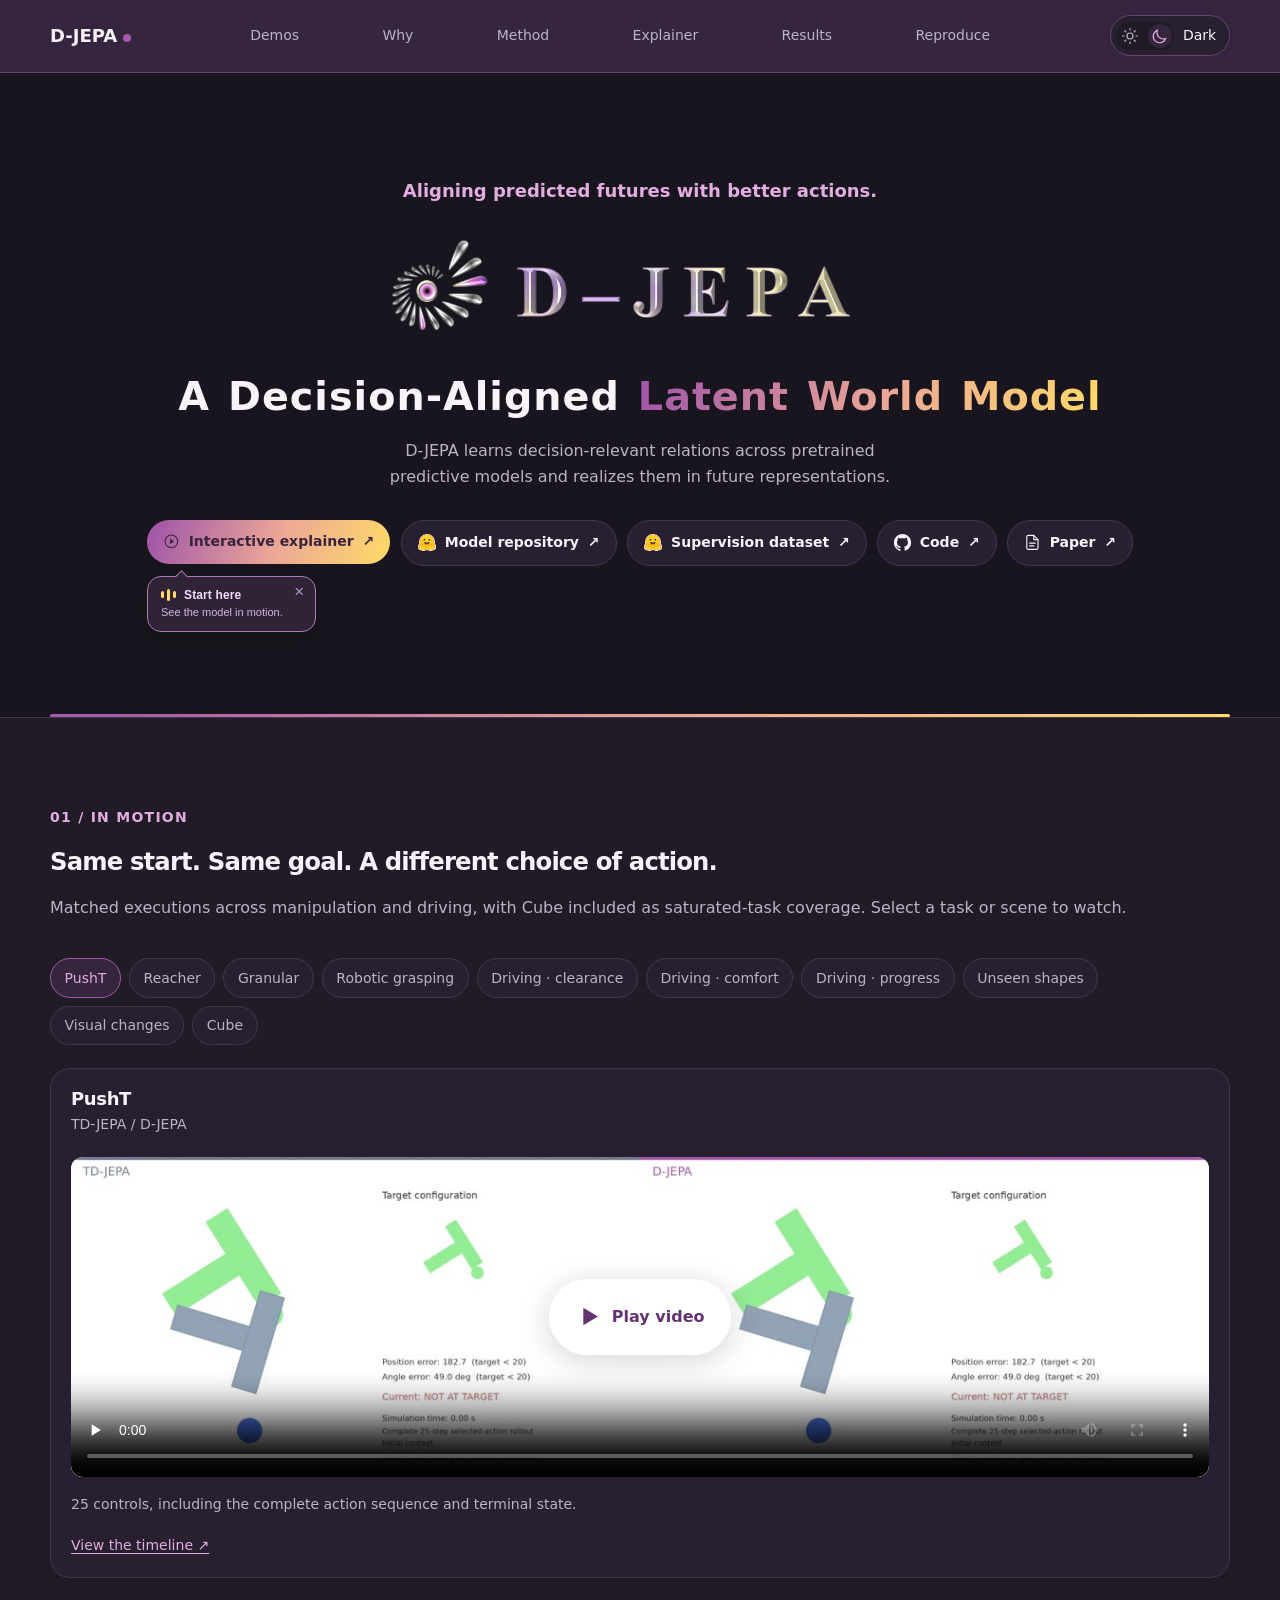
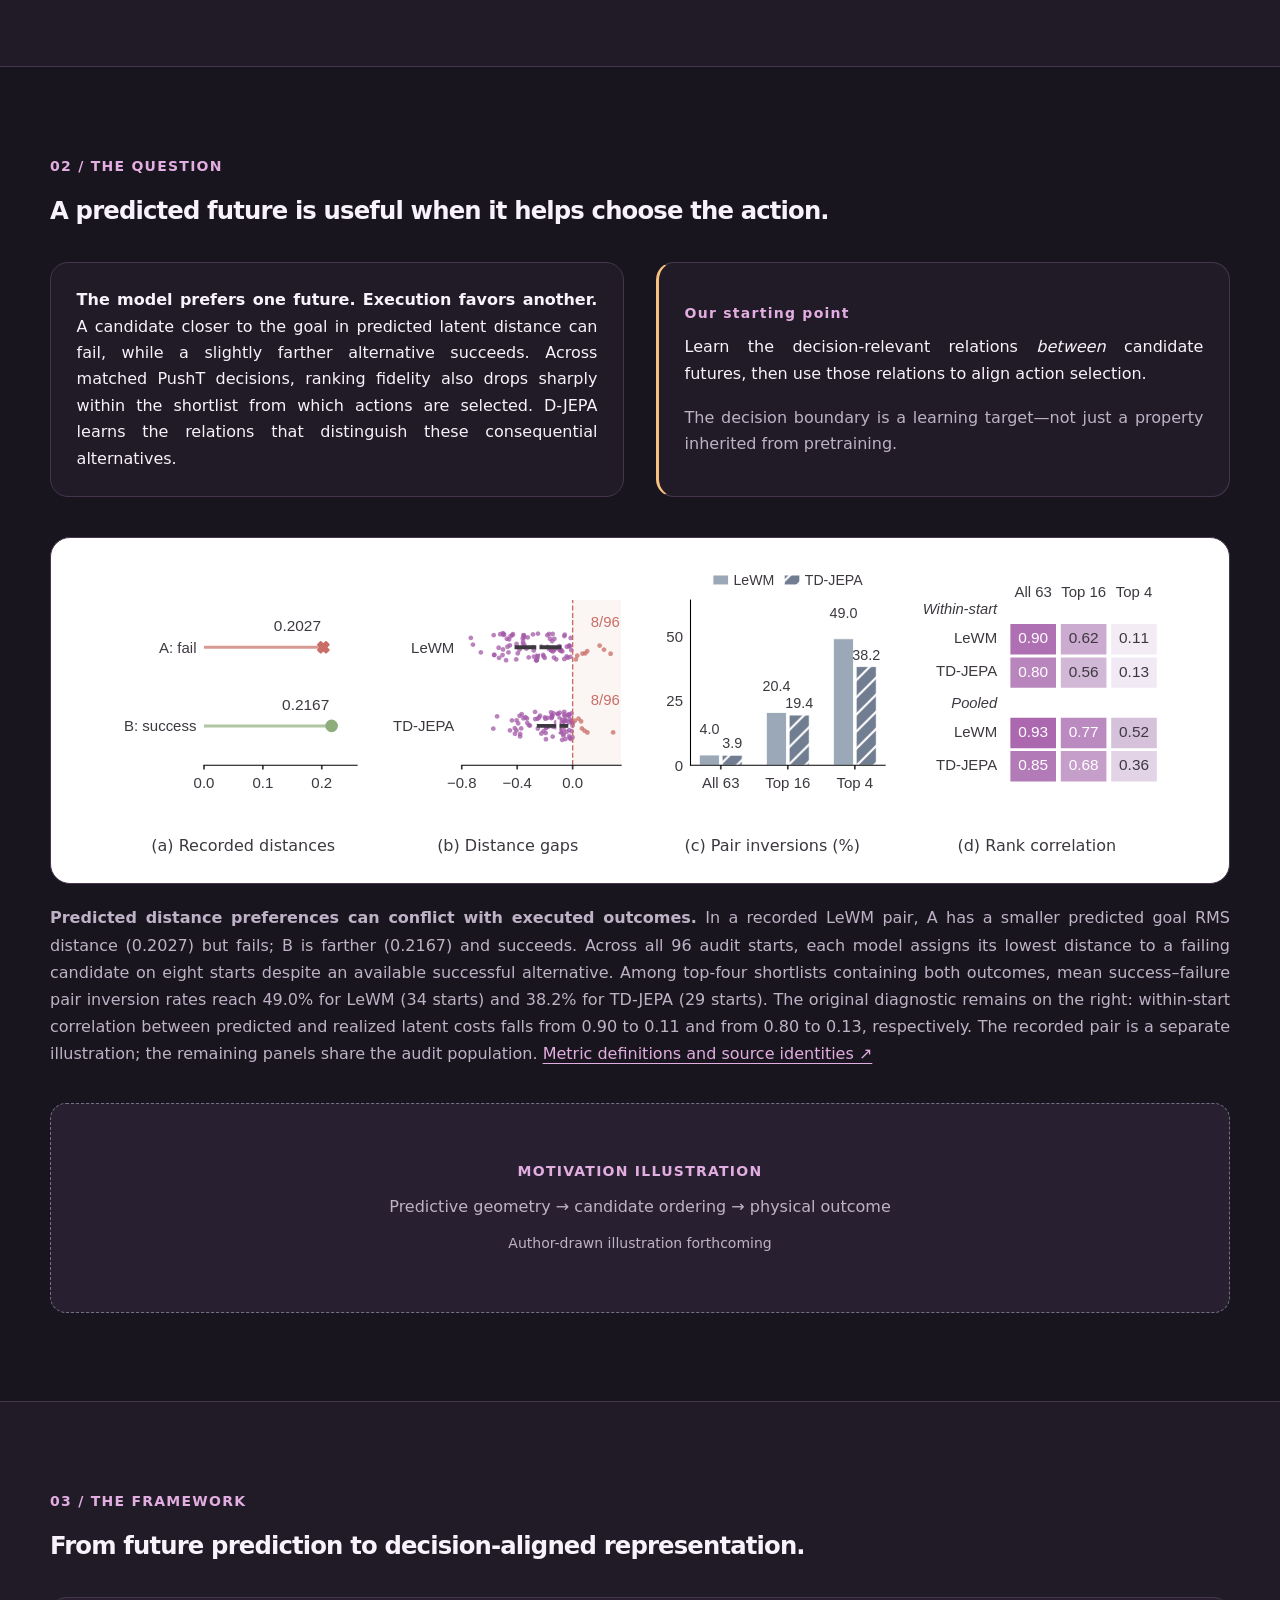
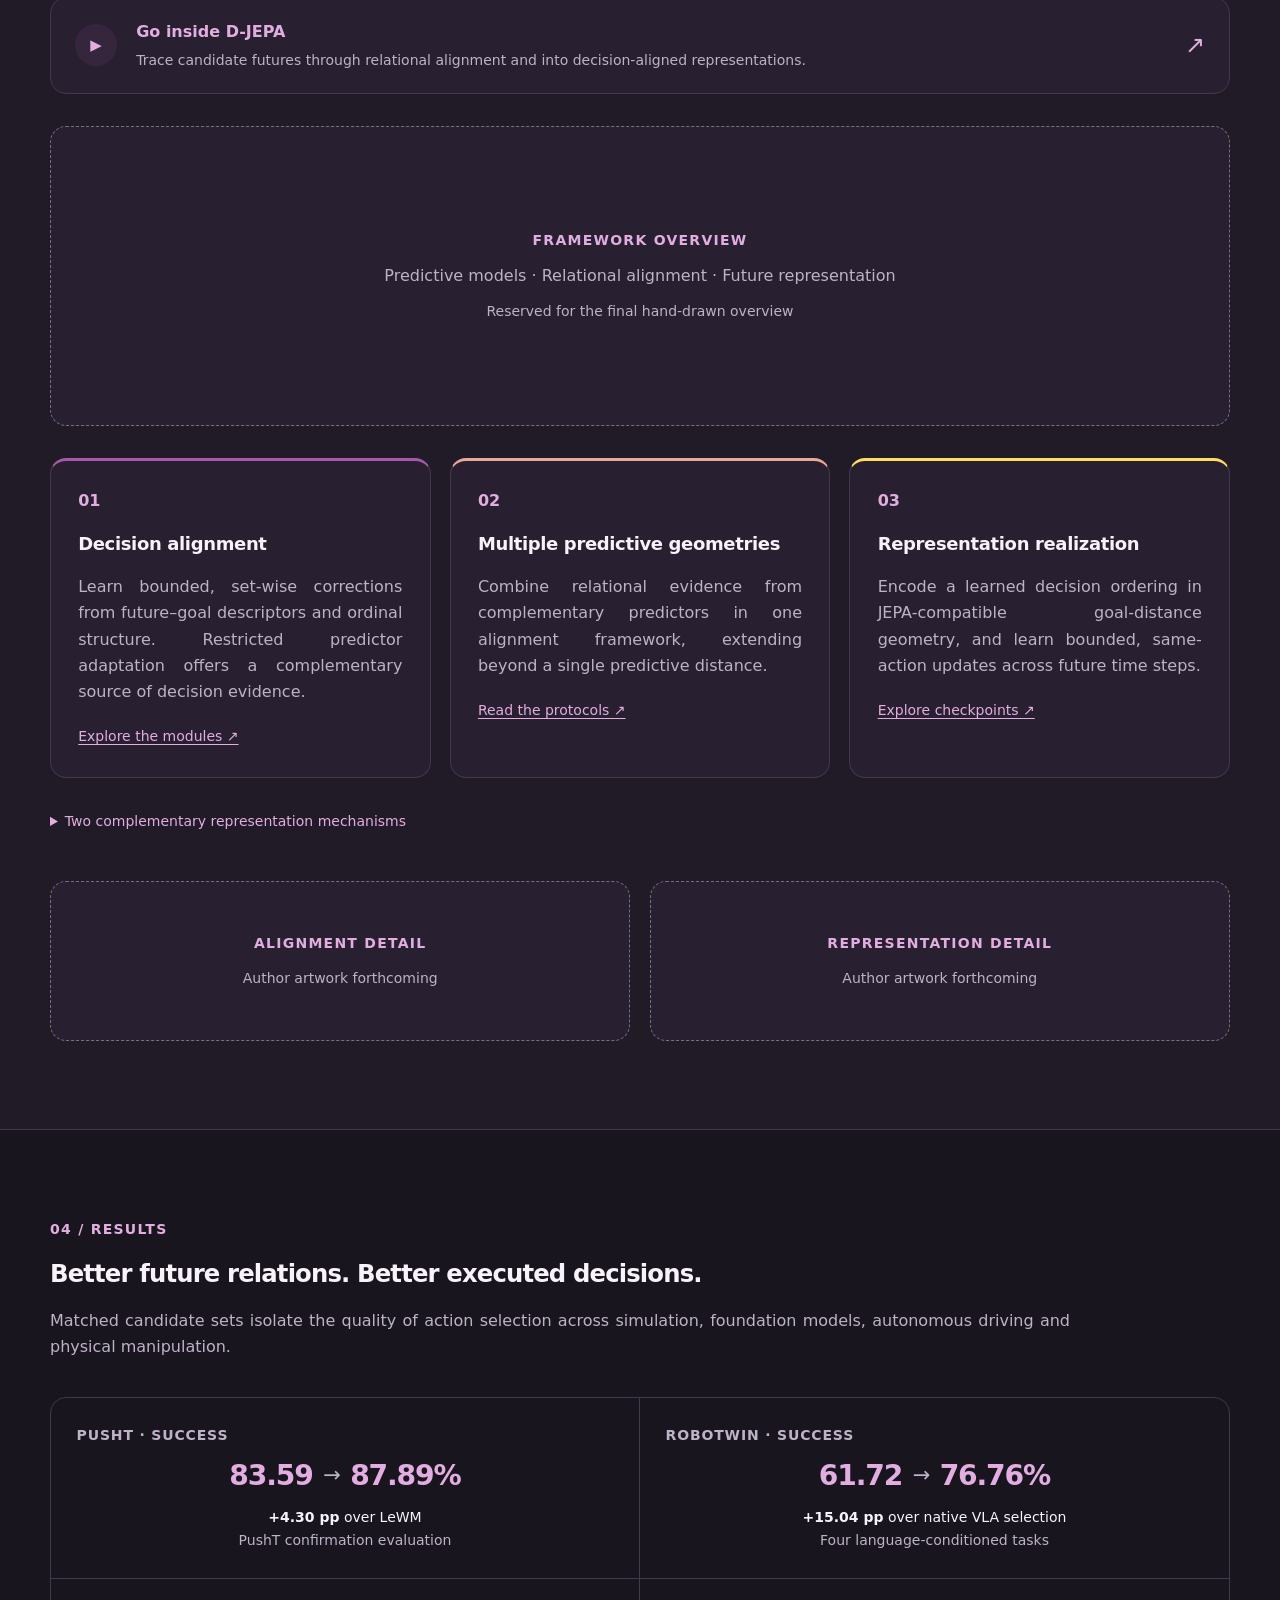
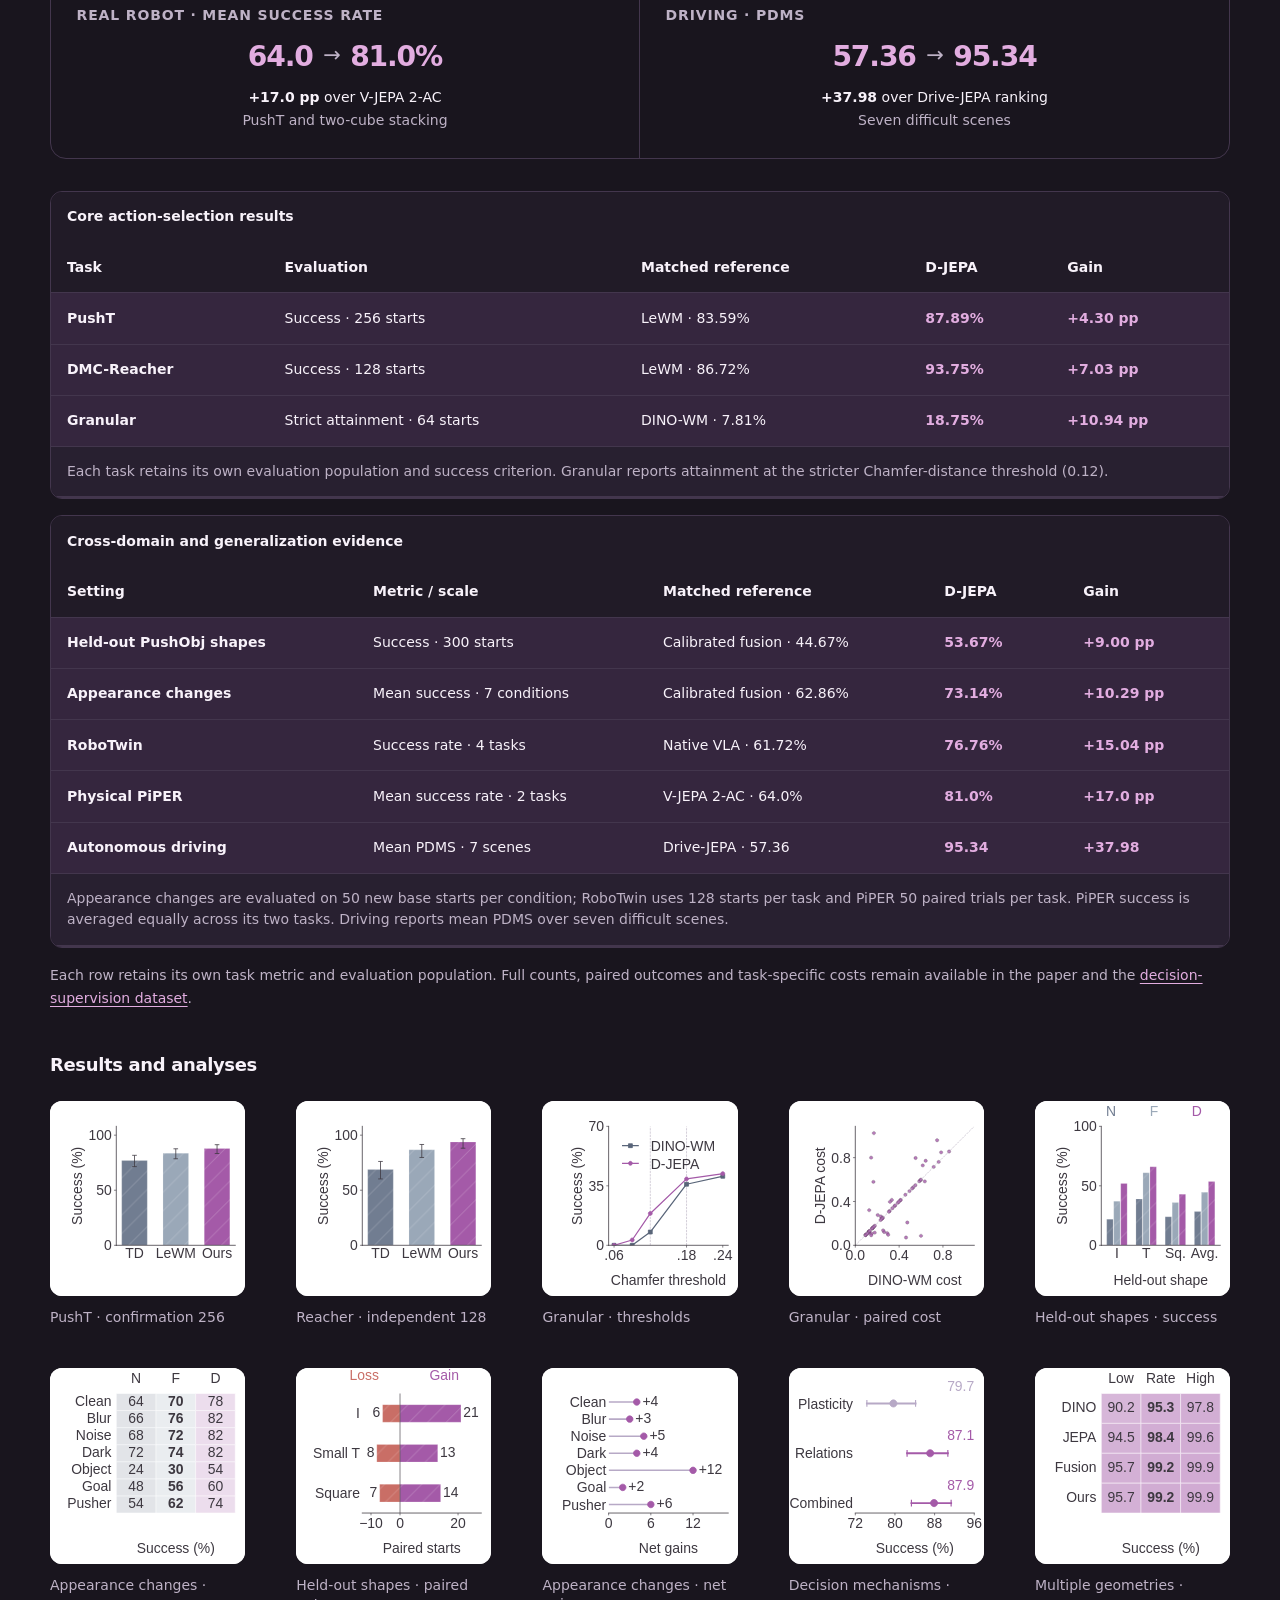
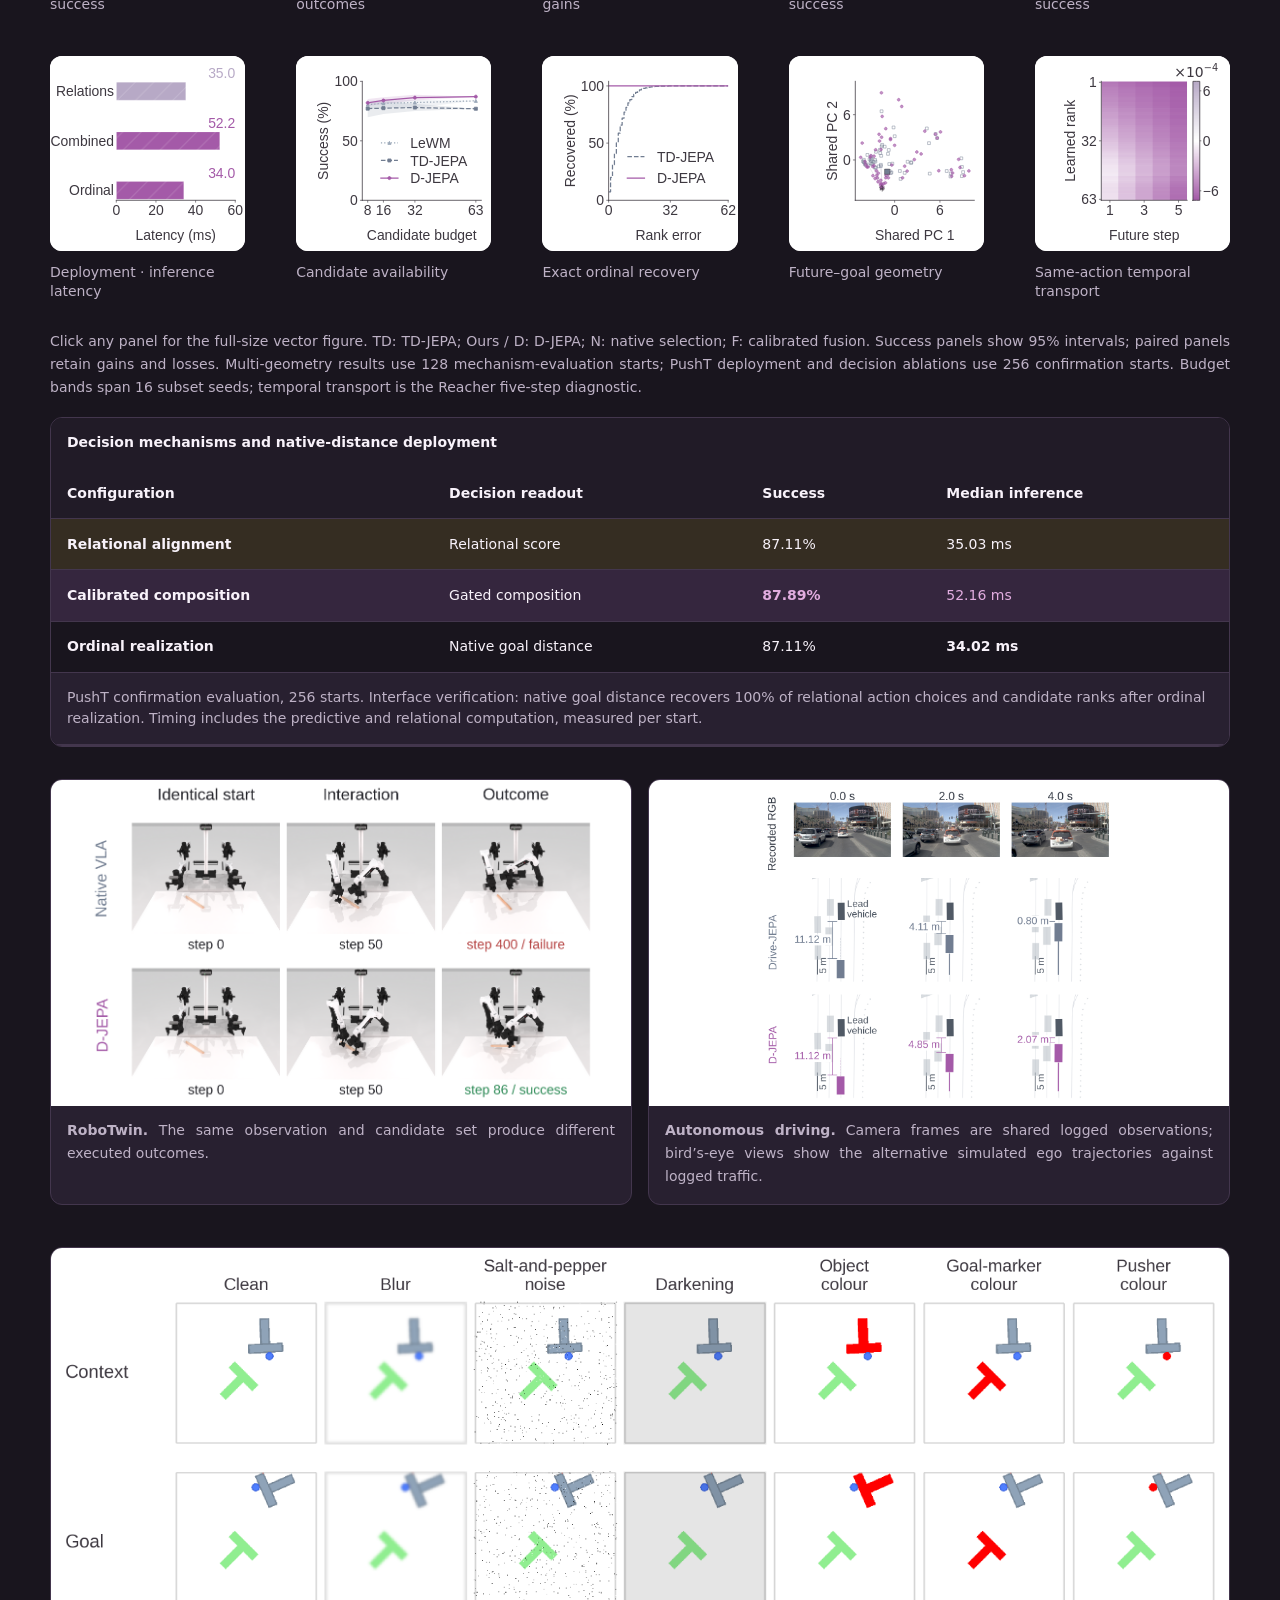
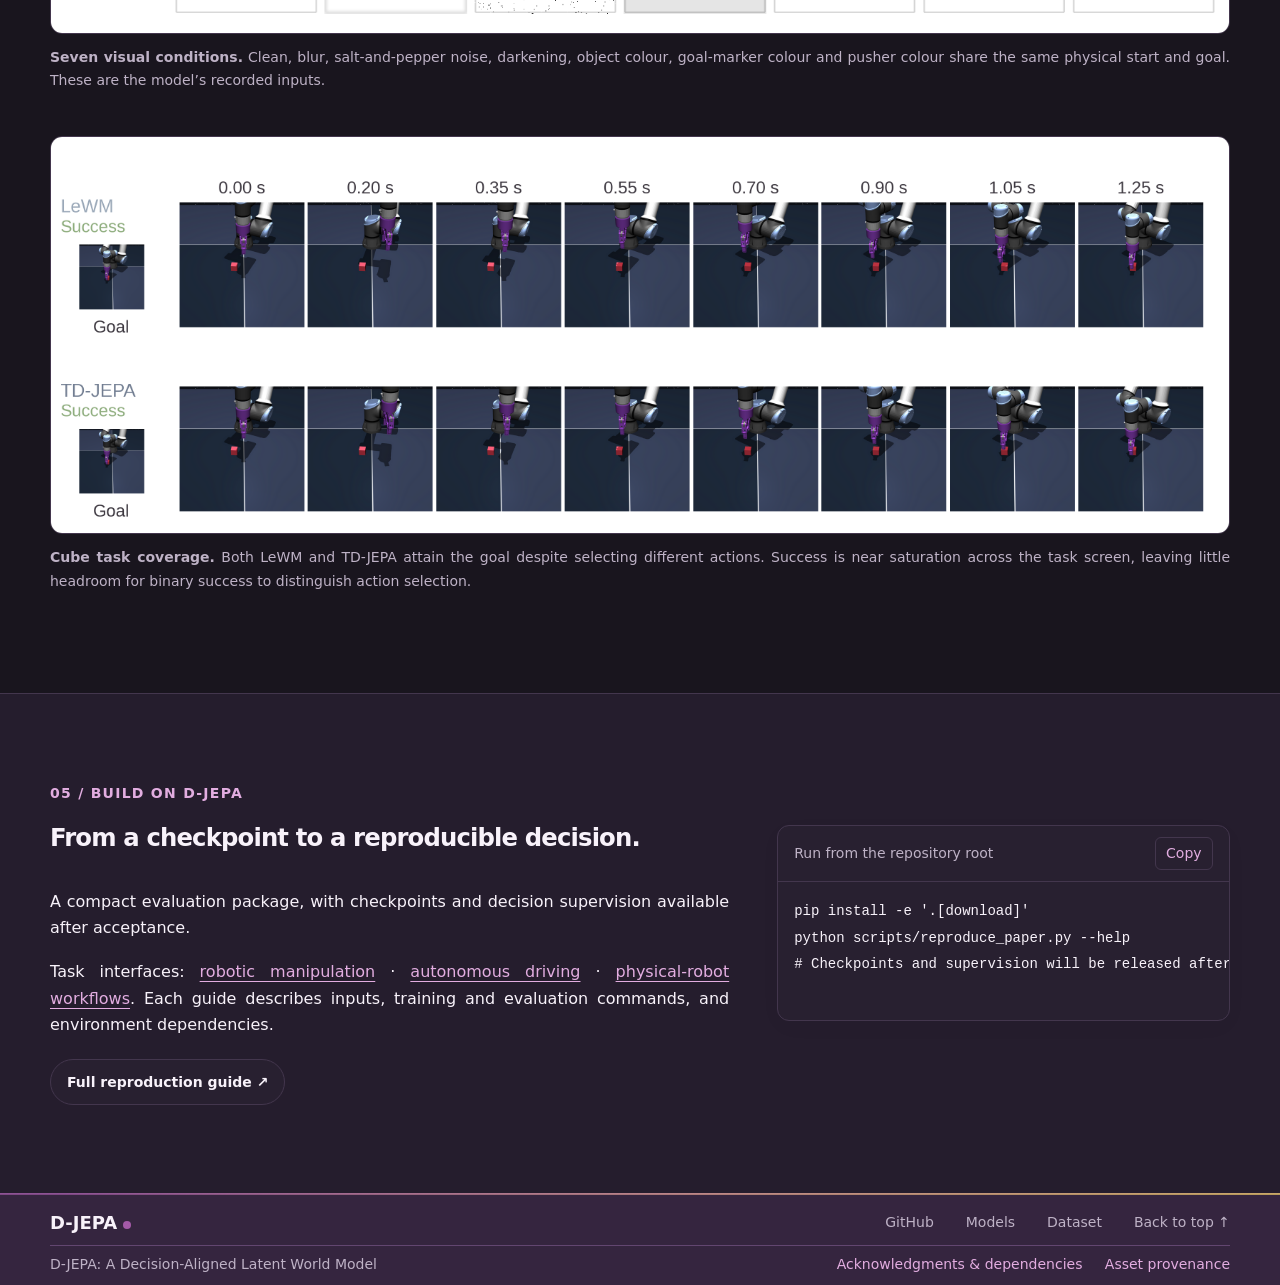
==== docs/index.html @ 00d575b2 "style(site): improve phone portrait layouts" ====
<!DOCTYPE html>
<html lang="en" data-theme="dark">
<head>
  <meta charset="utf-8">
  <meta name="viewport" content="width=device-width, initial-scale=1">
  <meta name="description" content="D-JEPA learns decision-relevant structure from predicted futures, aligns multiple predictive geometries, and expresses decision structure in JEPA-compatible representations.">
  <meta name="theme-color" content="#A45AA8">
  <meta property="og:title" content="D-JEPA: A Decision-Aligned Latent World Model">
  <meta property="og:description" content="From predictive geometry to better action selection. Explore the method, completed experiments, checkpoints and decision supervision.">
  <meta property="og:type" content="website">
  <meta property="og:image" content="static/images/branding/jepa-full-logo-light.svg">
  <meta name="twitter:card" content="summary_large_image">
  <link rel="canonical" href="https://anonymous-for-sub.github.io/D-JEPA">
  <link rel="icon" type="image/svg+xml" href="static/images/branding/jepa-icon-dark.svg" id="site-icon">
  <link rel="stylesheet" href="static/css/site.css">
  <link rel="stylesheet" href="static/css/tour-guide.css">
  <script defer src="static/js/tour-guide.js"></script>
  <title>D-JEPA: A Decision-Aligned Latent World Model</title>
  <script>
    try {
      const saved = localStorage.getItem('djepa-theme');
      document.documentElement.dataset.theme = saved === 'light' ? 'light' : 'dark';
    } catch (_) { document.documentElement.dataset.theme = 'dark'; }
  </script>
  <script defer src="static/js/site.js"></script>
  <link rel="stylesheet" href="static/css/site-dialogs.css">
  <script defer src="static/js/site-dialogs.js"></script>
  <script type="application/ld+json">{"@context":"https://schema.org","@type":"ScholarlyArticle","name":"D-JEPA: A Decision-Aligned Latent World Model","url":"https://anonymous-for-sub.github.io/D-JEPA","codeRepository":"https://github.com/Anonymous-for-Sub/D-JEPA","description":"D-JEPA learns decision-relevant relations among predicted futures and realizes them in JEPA-compatible representations."}</script>
  <link rel="stylesheet" href="static/css/mobile-portrait.css" media="(max-width: 767px) and (orientation: portrait) and (hover: none) and (pointer: coarse)">
</head>
<body>
  <a class="skip-link" href="#main">Skip to content</a>
  <header class="topbar">
    <a class="wordmark" href="#home" aria-label="D-JEPA home">D-JEPA<span class="brand-dot"></span></a>
    <nav aria-label="Sections"><a href="#demonstrations">Demos</a><a href="#problem">Why</a><a href="#method">Method</a><a href="explainer.html">Explainer</a><a href="#results">Results</a><a href="#reproduce">Reproduce</a></nav>
    <button id="theme-toggle" type="button" aria-label="Switch to light mode" aria-pressed="true"><span class="theme-track" aria-hidden="true"><svg class="theme-sun" viewBox="0 0 24 24"><circle cx="12" cy="12" r="4"/><path d="M12 2v2m0 16v2M2 12h2m16 0h2M5 5l1.5 1.5m11 11L19 19M5 19l1.5-1.5m11-11L19 5"/></svg><svg class="theme-moon" viewBox="0 0 24 24"><path d="M19.5 15.4A8.5 8.5 0 0 1 8.6 4.5a8.5 8.5 0 1 0 10.9 10.9Z"/></svg></span><span class="theme-label">Dark</span></button>
  </header>
  <main id="main">
    <section class="hero container" id="home">
      <p class="hero-statement">Aligning predicted futures with better actions.</p>
      <div class="hero-logo">
        <img class="logo-light" src="static/images/branding/d-jepa-full-logo2-light.svg" width="3011" height="651" alt="D-JEPA">
        <img class="logo-dark" src="static/images/branding/d-jepa-full-logo2-dark.svg" width="3025" height="651" alt="D-JEPA">
      </div>
      <h1>A Decision-Aligned <span class="gradient-text">Latent World Model</span></h1>
      <p class="hero-description"><span>D-JEPA learns decision-relevant relations across pretrained</span> <span>predictive models and realizes them in future representations.</span></p>
      <div class="resource-links">
        <div class="guide-anchor guide-anchor--entry">
          <a id="interactive-explainer" class="button primary" href="explainer.html"><svg class="button-icon" viewBox="0 0 24 24" fill="none" stroke="currentColor" stroke-width="1.5" aria-hidden="true"><circle cx="12" cy="12" r="9"/><path d="m10 8 6 4-6 4Z" fill="currentColor" stroke="none"/></svg>Interactive explainer <span aria-hidden="true">↗</span></a>
          <div class="tour-guide tour-guide--entry" data-tour-guide data-guide-target="interactive-explainer" hidden>
            <span class="guide-heading"><span class="guide-signal" aria-hidden="true"><i></i><i></i><i></i></span>Start here</span>
            <span class="guide-copy">See the model in motion.</span>
            <button class="guide-dismiss" data-guide-dismiss type="button" aria-label="Dismiss explainer hint">×</button>
          </div>
        </div>
        <a class="button" href="#release-availability" data-release-notice><img class="button-icon huggingface-icon" src="static/images/icons/huggingface.svg" alt="" aria-hidden="true">Model repository <span aria-hidden="true">↗</span></a>
        <a class="button" href="#release-availability" data-release-notice><img class="button-icon huggingface-icon" src="static/images/icons/huggingface.svg" alt="" aria-hidden="true">Supervision dataset <span aria-hidden="true">↗</span></a>
        <a class="button" href="https://github.com/Anonymous-for-Sub/D-JEPA"><span class="button-icon mask-icon github-icon" aria-hidden="true"></span>Code <span aria-hidden="true">↗</span></a>
        <a class="button" href="static/paper/D-JEPA.pdf" title="Read the anonymous paper (PDF)"><svg class="button-icon" viewBox="0 0 24 24" fill="none" stroke="currentColor" stroke-width="1.6" stroke-linecap="round" stroke-linejoin="round" aria-hidden="true"><path d="M14 2H6a2 2 0 0 0-2 2v16a2 2 0 0 0 2 2h12a2 2 0 0 0 2-2V8Z"/><path d="M14 2v6h6M8 13h8M8 17h6"/></svg>Paper <span aria-hidden="true">↗</span></a>
      </div>
      <span id="release-availability" hidden></span>
      <div class="hero-rule" aria-hidden="true"></div>
    </section>

    <section class="section tinted" id="demonstrations">
      <div class="container">
        <div class="section-heading"><span class="section-number">01 / IN MOTION</span><h2>Same start. Same goal. A different choice of action.</h2><p>Matched executions across manipulation and driving, with Cube included as saturated-task coverage. Select a task or scene to watch.</p></div>
        <div class="demo-tabs" role="tablist" aria-label="Choose an execution comparison">
          <button type="button" id="tab-pusht" role="tab" data-demo="pusht" aria-controls="demo-pusht" aria-selected="true" tabindex="0">PushT</button>
          <button type="button" id="tab-reacher" role="tab" data-demo="reacher" aria-controls="demo-reacher" aria-selected="false" tabindex="-1">Reacher</button>
          <button type="button" id="tab-granular" role="tab" data-demo="granular" aria-controls="demo-granular" aria-selected="false" tabindex="-1">Granular</button>
          <button type="button" id="tab-robotwin" role="tab" data-demo="robotwin" aria-controls="demo-robotwin" aria-selected="false" tabindex="-1">Robotic grasping</button>
          <button type="button" id="tab-driving" role="tab" data-demo="driving" aria-controls="demo-driving" aria-selected="false" tabindex="-1">Driving · clearance</button>
          <button type="button" id="tab-driving-comfort" role="tab" data-demo="driving-comfort" aria-controls="demo-driving-comfort" aria-selected="false" tabindex="-1">Driving · comfort</button>
          <button type="button" id="tab-driving-progress" role="tab" data-demo="driving-progress" aria-controls="demo-driving-progress" aria-selected="false" tabindex="-1">Driving · progress</button>
          <button type="button" id="tab-shape" role="tab" data-demo="shape" aria-controls="demo-shape" aria-selected="false" tabindex="-1">Unseen shapes</button>
          <button type="button" id="tab-appearance" role="tab" data-demo="appearance" aria-controls="demo-appearance" aria-selected="false" tabindex="-1">Visual changes</button>
          <button type="button" id="tab-cube" role="tab" data-demo="cube" aria-controls="demo-cube" aria-selected="false" tabindex="-1">Cube</button>
        </div>
        <div class="demo-grid">
          <article class="demo-panel" id="demo-pusht">
            <div class="demo-heading"><h3>PushT</h3><span>TD-JEPA / D-JEPA</span></div>
            <video controls playsinline preload="none" poster="static/images/poster-pusht.jpg" aria-label="PushT matched execution comparison"><source src="static/videos/pusht.mp4" type="video/mp4">Your browser does not support embedded video.</video>
            <p class="small">25 controls, including the complete action sequence and terminal state.</p>
            <a href="static/images/pusht-timeline.png">View the timeline ↗</a>
          </article>
          <article class="demo-panel" id="demo-reacher">
            <div class="demo-heading"><h3>Reacher</h3><span>TD-JEPA / D-JEPA</span></div>
            <video controls playsinline preload="none" poster="static/images/poster-reacher.jpg" aria-label="Reacher matched execution comparison"><source src="static/videos/reacher.mp4" type="video/mp4">Your browser does not support embedded video.</video>
            <p class="small">25 controls. The target specifies the final joint configuration.</p>
            <a href="static/images/reacher-timeline.png">View the timeline ↗</a>
          </article>
          <article class="demo-panel" id="demo-granular">
            <div class="demo-heading"><h3>Granular manipulation</h3><span>DINO-WM / D-JEPA</span></div>
            <video controls playsinline preload="none" poster="static/images/poster-granular.jpg" aria-label="Granular manipulation matched execution comparison"><source src="static/videos/granular.mp4" type="video/mp4">Your browser does not support embedded video.</video>
            <p class="small">Five actions with settling steps, showing the evolving particle distribution.</p>
            <a href="static/images/granular-timeline.png">View the timeline ↗</a>
          </article>
          <article class="demo-panel" id="demo-robotwin">
            <div class="demo-heading"><h3>Bimanual grasping</h3><span>Native VLA / D-JEPA</span></div>
            <video controls playsinline preload="none" poster="static/images/poster-robotwin.jpg" aria-label="Bimanual grasping matched execution comparison"><source src="static/videos/robotwin.mp4" type="video/mp4">Your browser does not support embedded video.</video>
            <p class="small">Matched initial state, complete recorded sequences at 2× playback. The aligned execution stops on success; its final frame is held while the native sequence continues.</p>
            <a href="static/images/foundation_robotwin.png">View the timeline ↗</a>
          </article>
          <article class="demo-panel" id="demo-driving">
            <div class="demo-heading"><h3>Autonomous driving</h3><span>Drive-JEPA / D-JEPA</span></div>
            <video controls playsinline preload="none" poster="static/images/poster-driving.jpg" aria-label="Autonomous driving matched execution comparison"><source src="static/videos/driving.mp4" type="video/mp4">Your browser does not support embedded video.</video>
            <p class="small">Recorded camera context and simulated candidate trajectories, synchronized over four seconds.</p>
            <a href="static/images/foundation_driving.png">View the timeline ↗</a>
          </article>
          <article class="demo-panel" id="demo-shape">
            <div class="demo-heading"><h3>Unseen object geometry</h3><span>Native / Fusion / D-JEPA</span></div>
            <video controls playsinline preload="none" poster="static/images/poster-shape.jpg" aria-label="Unseen object geometry matched execution comparison"><source src="static/videos/shape.mp4" type="video/mp4">Your browser does not support embedded video.</video>
            <p class="small">An unseen I-shaped object, with the same goal and action candidates.</p>
            <a href="static/images/shape-timeline.png">View the timeline ↗</a>
          </article>
          <article class="demo-panel" id="demo-appearance">
            <div class="demo-heading"><h3>Changed object appearance</h3><span>Native / Fusion / D-JEPA</span></div>
            <video controls playsinline preload="none" poster="static/images/poster-appearance.jpg" aria-label="Changed object appearance matched execution comparison"><source src="static/videos/appearance.mp4" type="video/mp4">Your browser does not support embedded video.</video>
            <p class="small">Object-colour change after task-local fitting, evaluated on a fresh start.</p>
            <a href="static/images/appearance-timeline.png">View the timeline ↗</a>
          </article>
          <article class="demo-panel" id="demo-driving-comfort">
            <div class="demo-heading"><h3>Driving · turning comfort</h3><span>Drive-JEPA / D-JEPA</span></div>
            <video controls playsinline preload="none" poster="static/images/poster-driving-comfort.jpg" aria-label="Driving · turning comfort execution comparison"><source src="static/videos/driving-comfort.mp4" type="video/mp4">Your browser does not support embedded video.</video>
            <p class="small">The appendix turning case: D-JEPA satisfies the comfort criterion; both candidates satisfy the collision and TTC criteria.</p><a href="static/images/driving-comfort-timeline.png">View the timeline ↗</a>
          </article>
          <article class="demo-panel" id="demo-driving-progress">
            <div class="demo-heading"><h3>Driving · progress</h3><span>Drive-JEPA / D-JEPA</span></div>
            <video controls playsinline preload="none" poster="static/images/poster-driving-progress.jpg" aria-label="Driving · progress execution comparison"><source src="static/videos/driving-progress.mp4" type="video/mp4">Your browser does not support embedded video.</video>
            <p class="small">The appendix progress case: D-JEPA travels farther through the same traffic scene. Logged camera context accompanies paired simulated trajectories.</p><a href="static/images/driving-progress-timeline.png">View the timeline ↗</a>
          </article>
          <article class="demo-panel" id="demo-cube">
            <div class="demo-heading"><h3>Cube · task coverage</h3><span>LeWM / TD-JEPA</span></div>
            <video controls playsinline preload="none" poster="static/images/poster-cube.jpg" aria-label="Cube · task coverage execution comparison"><source src="static/videos/cube.mp4" type="video/mp4">Your browser does not support embedded video.</video>
            <p class="small">Both predictive baselines succeed. This saturated-task example documents coverage; it is not a D-JEPA comparison.</p><a href="static/images/cube_task_coverage.png">View the timeline ↗</a>
          </article>
        </div>
      </div>
    </section>

    <section class="container section" id="problem">
      <div class="section-heading"><span class="section-number">02 / THE QUESTION</span><h2>A predicted future is useful when it helps choose the action.</h2></div>
      <div class="problem-grid">
        <div class="problem-copy"><p><strong>The model prefers one future. Execution favors another.</strong> A candidate closer to the goal in predicted latent distance can fail, while a slightly farther alternative succeeds. Across matched PushT decisions, ranking fidelity also drops sharply within the shortlist from which actions are selected. D-JEPA learns the relations that distinguish these consequential alternatives.</p></div>
        <div class="insight"><span class="eyebrow">Our starting point</span><p>Learn the decision-relevant relations <em>between</em> candidate futures, then use those relations to align action selection.</p><p class="small">The decision boundary is a learning target—not just a property inherited from pretraining.</p></div>
      </div>
      <figure class="diagnostic-evidence diagnostic-evidence--wide"><div class="diagnostic-plot-frame"><div class="diagnostic-panel-grid"><figure class="diagnostic-panel"><a href="static/images/decision_local_ranking_a.svg"><img src="static/images/decision_local_ranking_a.svg" width="720" height="743" loading="lazy" alt="Recorded LeWM distances for a failing and a successful candidate"></a><figcaption>(a) Recorded distances</figcaption></figure><figure class="diagnostic-panel"><a href="static/images/decision_local_ranking_b.svg"><img src="static/images/decision_local_ranking_b.svg" width="720" height="743" loading="lazy" alt="Normalized success–failure distance gaps across 96 starts"></a><figcaption>(b) Distance gaps</figcaption></figure><figure class="diagnostic-panel"><a href="static/images/decision_local_ranking_c.svg"><img src="static/images/decision_local_ranking_c.svg" width="720" height="743" loading="lazy" alt="Success–failure pair inversion rates by shortlist size"></a><figcaption>(c) Pair inversions (%)</figcaption></figure><figure class="diagnostic-panel"><a href="static/images/decision_local_ranking_d.svg"><img src="static/images/decision_local_ranking_d.svg" width="720" height="743" loading="lazy" alt="Predicted–realized latent-cost rank correlations"></a><figcaption>(d) Rank correlation</figcaption></figure></div></div><figcaption><b>Predicted distance preferences can conflict with executed outcomes.</b> In a recorded LeWM pair, A has a smaller predicted goal RMS distance (0.2027) but fails; B is farther (0.2167) and succeeds. Across all 96 audit starts, each model assigns its lowest distance to a failing candidate on eight starts despite an available successful alternative. Among top-four shortlists containing both outcomes, mean success–failure pair inversion rates reach 49.0% for LeWM (34 starts) and 38.2% for TD-JEPA (29 starts). The original diagnostic remains on the right: within-start correlation between predicted and realized latent costs falls from 0.90 to 0.11 and from 0.80 to 0.13, respectively. The recorded pair is a separate illustration; the remaining panels share the audit population. <a href="static/data/decision_local_ranking.json">Metric definitions and source identities ↗</a></figcaption></figure>
      <div class="artwork-placeholder" data-figure="motivation" role="img" aria-label="Motivation illustration: author artwork pending"><span class="placeholder-label">MOTIVATION ILLUSTRATION</span><p>Predictive geometry → candidate ordering → physical outcome</p><span class="small">Author-drawn illustration forthcoming</span></div>
    </section>

    <section class="section tinted" id="method">
      <div class="container">
        <div class="section-heading"><span class="section-number">03 / THE FRAMEWORK</span><h2>From future prediction to decision-aligned representation.</h2></div>
        <a class="explainer-entry" href="explainer.html"><span class="explainer-entry-play" aria-hidden="true">▶</span><span><strong>Go inside D-JEPA</strong><span>Trace candidate futures through relational alignment and into decision-aligned representations.</span></span><span class="explainer-entry-arrow" aria-hidden="true">↗</span></a>
        <div class="artwork-placeholder overview-slot" data-figure="overview" role="img" aria-label="Overview diagram: author artwork pending"><span class="placeholder-label">FRAMEWORK OVERVIEW</span><p>Predictive models · Relational alignment · Future representation</p><span class="small">Reserved for the final hand-drawn overview</span></div>
        <div class="method-grid">
          <article class="method-card"><span class="module-index">01</span><h3>Decision alignment</h3><p>Learn bounded, set-wise corrections from future–goal descriptors and ordinal structure. Restricted predictor adaptation offers a complementary source of decision evidence.</p><a href="https://github.com/Anonymous-for-Sub/D-JEPA/tree/main/src/djepa/models">Explore the modules ↗</a></article>
          <article class="method-card"><span class="module-index">02</span><h3>Multiple predictive geometries</h3><p>Combine relational evidence from complementary predictors in one alignment framework, extending beyond a single predictive distance.</p><a href="https://github.com/Anonymous-for-Sub/D-JEPA/blob/main/docs/PROTOCOLS.md">Read the protocols ↗</a></article>
          <article class="method-card"><span class="module-index">03</span><h3>Representation realization</h3><p>Encode a learned decision ordering in JEPA-compatible goal-distance geometry, and learn bounded, same-action updates across future time steps.</p><a href="#release-availability" data-release-notice>Explore checkpoints ↗</a></article>
        </div>
        <details class="protocol-note"><summary>Two complementary representation mechanisms</summary><p>PushT exact realization preserves earlier futures and encodes terminal ordering while retaining its embedded predictive and relational computation. Reacher learns same-action five-step future updates; its reported physical decisions use the relational selector. These experiments establish complementary mechanisms and do not imply a newly evaluated combined checkpoint or single-backbone distillation.</p></details>
        <div class="detail-artwork-grid">
          <div class="artwork-placeholder compact" data-figure="alignment" role="img" aria-label="Decision alignment detail: author artwork pending"><span class="placeholder-label">ALIGNMENT DETAIL</span><span class="small">Author artwork forthcoming</span></div>
          <div class="artwork-placeholder compact" data-figure="representation" role="img" aria-label="Representation detail: author artwork pending"><span class="placeholder-label">REPRESENTATION DETAIL</span><span class="small">Author artwork forthcoming</span></div>
        </div>
      </div>
    </section>

    <section class="container section" id="results">
      <div class="section-heading"><span class="section-number">04 / RESULTS</span><h2>Better future relations. Better executed decisions.</h2><p>Matched candidate sets isolate the quality of action selection across simulation, foundation models, autonomous driving and physical manipulation.</p></div>
      <div class="metric-strip">
        <article><span class="metric-label">PUSHT · SUCCESS</span><strong class="metric-value"><span>83.59</span><span class="metric-arrow" aria-label="to">→</span><span>87.89%</span></strong><p><b>+4.30 pp</b> over LeWM<br><span class="muted">PushT confirmation evaluation</span></p></article>
        <article><span class="metric-label">ROBOTWIN · SUCCESS</span><strong class="metric-value"><span>61.72</span><span class="metric-arrow" aria-label="to">→</span><span>76.76%</span></strong><p><b>+15.04 pp</b> over native VLA selection<br><span class="muted">Four language-conditioned tasks</span></p></article>
        <article><span class="metric-label">REAL ROBOT · MEAN SUCCESS RATE</span><strong class="metric-value"><span>64.0</span><span class="metric-arrow" aria-label="to">→</span><span>81.0%</span></strong><p><b>+17.0 pp</b> over V-JEPA 2-AC<br><span class="muted">PushT and two-cube stacking</span></p></article>
        <article><span class="metric-label">DRIVING · PDMS</span><strong class="metric-value"><span>57.36</span><span class="metric-arrow" aria-label="to">→</span><span>95.34</span></strong><p><b>+37.98</b> over Drive-JEPA ranking<br><span class="muted">Seven difficult scenes</span></p></article>
      </div>
      <div class="table-scroll" tabindex="0" role="region" aria-label="Completed experiment results">
        <table><caption>Core action-selection results</caption><thead><tr><th scope="col">Task</th><th scope="col">Evaluation</th><th scope="col">Matched reference</th><th scope="col">D-JEPA</th><th scope="col">Gain</th></tr></thead><tbody>
          <tr class="ours-row"><th scope="row">PushT</th><td>Success · 256 starts</td><td>LeWM · 83.59%</td><td><strong>87.89%</strong></td><td><strong>+4.30 pp</strong></td></tr>
          <tr class="ours-row"><th scope="row">DMC-Reacher</th><td>Success · 128 starts</td><td>LeWM · 86.72%</td><td><strong>93.75%</strong></td><td><strong>+7.03 pp</strong></td></tr>
          <tr class="ours-row"><th scope="row">Granular</th><td>Strict attainment · 64 starts</td><td>DINO-WM · 7.81%</td><td><strong>18.75%</strong></td><td><strong>+10.94 pp</strong></td></tr>
        </tbody><tfoot><tr><td colspan="5">Each task retains its own evaluation population and success criterion. Granular reports attainment at the stricter Chamfer-distance threshold (0.12).</td></tr></tfoot></table>
      </div>
      <div class="table-scroll" tabindex="0" role="region" aria-label="Cross-domain and generalization results">
        <table><caption>Cross-domain and generalization evidence</caption><thead><tr><th scope="col">Setting</th><th scope="col">Metric / scale</th><th scope="col">Matched reference</th><th scope="col">D-JEPA</th><th scope="col">Gain</th></tr></thead><tbody>
          <tr class="ours-row"><th scope="row">Held-out PushObj shapes</th><td>Success · 300 starts</td><td>Calibrated fusion · 44.67%</td><td><strong>53.67%</strong></td><td><strong>+9.00 pp</strong></td></tr>
          <tr class="ours-row"><th scope="row">Appearance changes</th><td>Mean success · 7 conditions</td><td>Calibrated fusion · 62.86%</td><td><strong>73.14%</strong></td><td><strong>+10.29 pp</strong></td></tr>
          <tr class="ours-row"><th scope="row">RoboTwin</th><td>Success rate · 4 tasks</td><td>Native VLA · 61.72%</td><td><strong>76.76%</strong></td><td><strong>+15.04 pp</strong></td></tr>
          <tr class="ours-row"><th scope="row">Physical PiPER</th><td>Mean success rate · 2 tasks</td><td>V-JEPA 2-AC · 64.0%</td><td><strong>81.0%</strong></td><td><strong>+17.0 pp</strong></td></tr>
          <tr class="ours-row"><th scope="row">Autonomous driving</th><td>Mean PDMS · 7 scenes</td><td>Drive-JEPA · 57.36</td><td><strong>95.34</strong></td><td><strong>+37.98</strong></td></tr>
        </tbody><tfoot><tr><td colspan="5">Appearance changes are evaluated on 50 new base starts per condition; RoboTwin uses 128 starts per task and PiPER 50 paired trials per task. PiPER success is averaged equally across its two tasks. Driving reports mean PDMS over seven difficult scenes.</td></tr></tfoot></table>
      </div>
      <p class="small">Each row retains its own task metric and evaluation population. Full counts, paired outcomes and task-specific costs remain available in the paper and the <a href="#release-availability" data-release-notice>decision-supervision dataset</a>.</p>
      <h3 class="result-subheading">Results and analyses</h3>
      <div class="figure-strip">
        <figure><a href="static/images/pusht_independent_success.svg"><img src="static/images/pusht_independent_success.svg" width="336" height="336" loading="lazy" alt="PushT confirmation success over 256 starts"></a><figcaption>PushT · confirmation 256</figcaption></figure>
        <figure><a href="static/images/reacher_formal_success.svg"><img src="static/images/reacher_formal_success.svg" width="336" height="336" loading="lazy" alt="Reacher formal success by method"></a><figcaption>Reacher · independent 128</figcaption></figure>
        <figure><a href="static/images/granular_threshold_success.svg"><img src="static/images/granular_threshold_success.svg" width="336" height="336" loading="lazy" alt="Granular success across distance thresholds"></a><figcaption>Granular · thresholds</figcaption></figure>
        <figure><a href="static/images/granular_paired_cost.svg"><img src="static/images/granular_paired_cost.svg" width="336" height="336" loading="lazy" alt="Paired DINO-WM and D-JEPA Granular costs on the same starts"></a><figcaption>Granular · paired cost</figcaption></figure>
        <figure><a href="static/images/held_out_shape_success.svg"><img src="static/images/held_out_shape_success.svg" width="336" height="336" loading="lazy" alt="Success on unseen I, small T and square shapes"></a><figcaption>Held-out shapes · success</figcaption></figure>
        <figure><a href="static/images/appearance_success.svg"><img src="static/images/appearance_success.svg" width="336" height="336" loading="lazy" alt="Success across seven visual conditions"></a><figcaption>Appearance changes · success</figcaption></figure>
        <figure><a href="static/images/held_out_shape_pairs.svg"><img src="static/images/held_out_shape_pairs.svg" width="336" height="336" loading="lazy" alt="Paired gains and losses on each held-out shape"></a><figcaption>Held-out shapes · paired outcomes</figcaption></figure>
        <figure><a href="static/images/appearance_pairs.svg"><img src="static/images/appearance_pairs.svg" width="336" height="336" loading="lazy" alt="Net gains under each visual condition"></a><figcaption>Appearance changes · net gains</figcaption></figure>
        <figure><a href="static/images/alignment_ablation.svg"><img src="static/images/alignment_ablation.svg" width="336" height="336" loading="lazy" alt="PushT confirmation success with plasticity, relational alignment and calibrated composition"></a><figcaption>Decision mechanisms · success</figcaption></figure>
        <figure><a href="static/images/multiple_predictive_geometries.svg"><img src="static/images/multiple_predictive_geometries.svg" width="336" height="336" loading="lazy" alt="Success rates and intervals for multiple predictive geometries"></a><figcaption>Multiple geometries · success</figcaption></figure>
        <figure><a href="static/images/deployment_latency.svg"><img src="static/images/deployment_latency.svg" width="336" height="336" loading="lazy" alt="Median per-start inference latency of the three deployment configurations"></a><figcaption>Deployment · inference latency</figcaption></figure>
        <figure><a href="static/images/candidate_budget.svg"><img src="static/images/candidate_budget.svg" width="336" height="336" loading="lazy" alt="Success across shared candidate budgets"></a><figcaption>Candidate availability</figcaption></figure>
        <figure><a href="static/images/ordinal_recovery.svg"><img src="static/images/ordinal_recovery.svg" width="336" height="336" loading="lazy" alt="Recovery of relational ranks through native distance"></a><figcaption>Exact ordinal recovery</figcaption></figure>
        <figure><a href="static/images/latent_geometry.svg"><img src="static/images/latent_geometry.svg" width="336" height="336" loading="lazy" alt="Shared projection of future representations before and after realization"></a><figcaption>Future–goal geometry</figcaption></figure>
        <figure><a href="static/images/temporal_transport.svg"><img src="static/images/temporal_transport.svg" width="336" height="336" loading="lazy" alt="Learned same-action residual coefficients across five future steps"></a><figcaption>Same-action temporal transport</figcaption></figure>
      </div>
      <p class="small figure-notes">Click any panel for the full-size vector figure. TD: TD-JEPA; Ours / D: D-JEPA; N: native selection; F: calibrated fusion. Success panels show 95% intervals; paired panels retain gains and losses. Multi-geometry results use 128 mechanism-evaluation starts; PushT deployment and decision ablations use 256 confirmation starts. Budget bands span 16 subset seeds; temporal transport is the Reacher five-step diagnostic.</p>


      <div class="table-scroll" tabindex="0" role="region" aria-label="Decision mechanisms and native-distance deployment">
        <table><caption>Decision mechanisms and native-distance deployment</caption><thead><tr><th scope="col">Configuration</th><th scope="col">Decision readout</th><th scope="col">Success</th><th scope="col">Median inference</th></tr></thead><tbody>
          <tr class="reference-row"><th scope="row">Relational alignment</th><td>Relational score</td><td>87.11%</td><td>35.03 ms</td></tr>
          <tr class="ours-row"><th scope="row">Calibrated composition</th><td>Gated composition</td><td><strong>87.89%</strong></td><td>52.16 ms</td></tr>
          <tr><th scope="row">Ordinal realization</th><td>Native goal distance</td><td>87.11%</td><td><strong>34.02 ms</strong></td></tr>
        </tbody><tfoot><tr><td colspan="4">PushT confirmation evaluation, 256 starts. Interface verification: native goal distance recovers 100% of relational action choices and candidate ranks after ordinal realization. Timing includes the predictive and relational computation, measured per start.</td></tr></tfoot></table>
      </div>

      <div class="evidence-pair">
        <figure><a href="static/images/foundation_robotwin.png"><img src="static/images/foundation_robotwin.png" loading="lazy" alt="Matched RoboTwin baseline failure and D-JEPA grasp success"></a><figcaption><b>RoboTwin.</b> The same observation and candidate set produce different executed outcomes.</figcaption></figure>
        <figure><a href="static/images/foundation_driving.png"><img src="static/images/foundation_driving.png" loading="lazy" alt="Matched driving candidates selected by Drive-JEPA and D-JEPA"></a><figcaption><b>Autonomous driving.</b> Camera frames are shared logged observations; bird’s-eye views show the alternative simulated ego trajectories against logged traffic.</figcaption></figure>
      </div>
      <div class="coverage-plates">
        <figure><a href="static/images/seven_visual_conditions.png"><img src="static/images/seven_visual_conditions.png" loading="lazy" alt="The same context and goal under seven visual conditions"></a><figcaption><b>Seven visual conditions.</b> Clean, blur, salt-and-pepper noise, darkening, object colour, goal-marker colour and pusher colour share the same physical start and goal. These are the model’s recorded inputs.</figcaption></figure>
        <figure><a href="static/images/cube_task_coverage.png"><img src="static/images/cube_task_coverage.png" loading="lazy" alt="LeWM and TD-JEPA both complete the Cube task from the same start"></a><figcaption><b>Cube task coverage.</b> Both LeWM and TD-JEPA attain the goal despite selecting different actions. Success is near saturation across the task screen, leaving little headroom for binary success to distinguish action selection.</figcaption></figure>
      </div>
    </section>



    <section class="section reproduce-section" id="reproduce"><div class="container">
      <div class="section-heading"><span class="section-number">05 / BUILD ON D-JEPA</span><h2>From a checkpoint to a reproducible decision.</h2></div>
      <div class="reproduce-grid"><div><p class="lead">A compact evaluation package, with checkpoints and decision supervision available after acceptance.</p><p>Task interfaces: <a href="https://github.com/Anonymous-for-Sub/D-JEPA/blob/main/docs/ROBOTICS.md">robotic manipulation</a> · <a href="https://github.com/Anonymous-for-Sub/D-JEPA/blob/main/docs/DRIVING.md">autonomous driving</a> · <a href="https://github.com/Anonymous-for-Sub/D-JEPA/blob/main/real_robot/README.md">physical-robot workflows</a>. Each guide describes inputs, training and evaluation commands, and environment dependencies.</p><a class="button reproduction-button" href="https://github.com/Anonymous-for-Sub/D-JEPA/blob/main/docs/REPRODUCING.md">Full reproduction guide ↗</a></div><div class="code-card"><div class="code-heading"><span>Run from the repository root</span><button type="button" id="copy-command">Copy</button></div><pre><code id="reproduce-command">pip install -e '.[download]'
python scripts/reproduce_paper.py --help
# Checkpoints and supervision will be released after acceptance.</code></pre><span id="copy-status" role="status" class="small"></span></div></div>
      </div>
    </section>
  </main>
  <dialog id="release-dialog" aria-labelledby="release-dialog-title">
    <h2 id="release-dialog-title">Available after acceptance</h2>
    <p>Model checkpoints and the decision-supervision dataset will be released after acceptance.</p>
    <form method="dialog"><button class="button primary" autofocus>Got it</button></form>
  </dialog>
  <footer class="site-footer">
    <div class="container footer-main">
      <a class="footer-brand" href="#home" aria-label="D-JEPA, back to top"><span>D-JEPA<span class="brand-dot" aria-hidden="true"></span></span></a>
      <nav class="footer-links" aria-label="Project resources"><a href="https://github.com/Anonymous-for-Sub/D-JEPA">GitHub</a><a href="#release-availability" data-release-notice>Models</a><a href="#release-availability" data-release-notice>Dataset</a><a href="#home">Back to top ↑</a></nav>
    </div>
    <div class="container footer-bottom"><span>D-JEPA: A Decision-Aligned Latent World Model</span><div><a href="https://github.com/Anonymous-for-Sub/D-JEPA/blob/main/docs/THIRD_PARTY.md">Acknowledgments &amp; dependencies</a><a href="ASSET_MANIFEST.json">Asset provenance</a></div></div>
  </footer>
</body>
</html>
---- docs/static/css/site.css ----
.release-availability { max-width: 48rem; margin: 1.3rem auto 0; font-size: .875rem; color: var(--muted); text-align: center; }
#release-dialog { width: min(30rem, calc(100% - 2rem)); padding: 1.8rem; border: 1px solid var(--line); border-radius: 1.25rem; background: var(--card); color: var(--ink); }
#release-dialog::backdrop { background: #0008; backdrop-filter: blur(5px); }
#release-dialog h2 { font-size: 1.3rem; margin-bottom: .8rem; }
#release-dialog p { line-height: 1.6; margin-bottom: 1.25rem; }
:root {
  color-scheme: light;
  --text-small: .875rem; --text-body: 1rem; --text-large: 1.125rem;
  --purple: #A45AA8; --soft-purple: #8464A5; --lavender-gray: #777083;
  --peach: #ECA896; --champagne: #F6C17F; --gold: #FFDB67;
  --page: #FFFFFF; --surface: #FAF7FC; --card: #FFFFFF;
  --chrome: #EEE4F2; --chrome-line: #D8C6DF; --reproduce: #F8F4FA;
  --ink: #302636; --muted: #6D6275; --line: #E6DDEB;
  --link: #824080; --table-ours: #EFE4F4; --table-reference: #FFF8E7;
  --gradient: linear-gradient(110deg, var(--purple) 5%, var(--peach) 54%, var(--gold) 100%);
}
:root[data-theme="dark"] {
  color-scheme: dark;
  --page: #19151E; --surface: #211B27; --card: #282030;
  --chrome: #35253F; --chrome-line: #624670; --reproduce: #251D2D;
  --ink: #F8F2FA; --muted: #BEB2C6; --line: #43364D;
  --link: #E2ADE0; --table-ours: #35263E; --table-reference: #352D22;
}
* { box-sizing: border-box; }
html { scroll-behavior: smooth; scroll-padding-top: 5rem; }
body { margin: 0; background: var(--page); color: var(--ink); font: 1rem/1.65 system-ui, -apple-system, BlinkMacSystemFont, "Segoe UI", sans-serif; }
a { color: var(--link); text-underline-offset: .22em; }
a:hover { text-decoration-thickness: 2px; }
button, input { font: inherit; }
button { cursor: pointer; }
a, button { -webkit-tap-highlight-color: transparent; }
:focus-visible { outline: 3px solid var(--purple); outline-offset: 4px; }
[hidden] { display: none !important; }
img, video { display: block; max-width: 100%; height: auto; }
p { margin: 0 0 1.1rem; }
.section-heading > p, .problem-grid p, .method-card p, .protocol-note p,
.diagnostic-evidence figcaption, .evidence-pair figcaption, .coverage-plates figcaption,
.figure-notes, .reproduce-grid p, .demo-panel > p {
  text-align: justify; text-align-last: start; text-justify: inter-word;
  hyphens: auto; overflow-wrap: break-word; text-wrap: wrap;
}
h1, h2, h3 { line-height: 1.16; letter-spacing: -.035em; margin: 0 0 1.2rem; }
h1 { font-size: clamp(1.35rem, 3.1vw, 2.5rem); font-weight: 650; white-space: nowrap; letter-spacing: .025em; word-spacing: .08em; }
h2 { font-size: clamp(1.25rem, 1.9vw, 1.65rem); font-weight: 650; }
h3 { font-size: var(--text-large); letter-spacing: -.02em; }
.container { width: min(1180px, calc(100% - 3rem)); margin-inline: auto; }
.section { padding-block: 5.5rem; }
.tinted { background: var(--surface); border-block: 1px solid var(--line); }
.small { font-size: var(--text-small); color: var(--muted); }
.muted { color: var(--muted); }
.lead { font-size: var(--text-body); line-height: 1.65; }
.eyebrow, .section-number, .metric-label, .placeholder-label { display: block; font-size: var(--text-small); font-weight: 600; letter-spacing: .09em; }
.eyebrow, .section-number { color: var(--link); margin-bottom: 1.2rem; }
.topbar { position: sticky; top: 0; z-index: 20; backdrop-filter: blur(18px); -webkit-backdrop-filter: blur(18px); display: flex; align-items: center; justify-content: space-between; gap: 1rem; padding: .95rem max(1.5rem, calc((100% - 1180px)/2)); border-bottom: 1px solid var(--chrome-line); background: var(--chrome); }
.wordmark { font-size: var(--text-large); font-weight: 800; color: var(--ink); text-decoration: none; white-space: nowrap; }
.brand-dot { display: inline-block; width: .5rem; height: .5rem; border-radius: 50%; background: var(--purple); margin-left: .35rem; }
nav { display: flex; flex-wrap: wrap; }
.topbar nav { flex: 1; max-width: 740px; margin-inline: clamp(1rem, 5vw, 5rem); justify-content: space-between; gap: 1rem; }
.topbar nav a { position: relative; padding-block: .4rem; }
.topbar nav a::after { content: ""; position: absolute; height: 1px; inset: auto 0 0; background: var(--link); transform: scaleX(0); transition: transform .25s ease; }
.topbar nav a:hover::after, .topbar nav a[aria-current="location"]::after { transform: scaleX(1); }
nav a { font-size: var(--text-small); color: var(--muted); text-decoration: none; }
#theme-toggle { display: inline-flex; align-items: center; gap: .55rem; border: 1px solid var(--chrome-line); border-radius: 2rem; background: var(--card); color: var(--ink); padding: .35rem .8rem .35rem .35rem; min-height: 40px; white-space: nowrap; font-size: var(--text-small); box-shadow: 0 2px 6px #30263608; }
.theme-track { position: relative; display: flex; justify-content: space-between; align-items: center; width: 58px; height: 28px; padding: 5px; border-radius: 99px; background: var(--surface); }
.theme-track::before { content: ''; position: absolute; left: 2px; top: 2px; width: 24px; height: 24px; border-radius: 50%; background: var(--table-ours); box-shadow: 0 1px 4px #30263615; transition: transform .25s ease; }
:root[data-theme="dark"] .theme-track::before { transform: translateX(30px); }
.theme-track svg { position: relative; width: 18px; height: 18px; fill: none; stroke: currentColor; stroke-width: 1.6; stroke-linecap: round; color: var(--muted); }
:root:not([data-theme="dark"]) .theme-sun, :root[data-theme="dark"] .theme-moon { color: var(--link); }
#theme-toggle:hover { border-color: var(--purple); }
.skip-link { position: absolute; left: 1rem; top: -6rem; background: var(--page); padding: .8rem; z-index: 10; }
.skip-link:focus { top: 1rem; }
.hero { text-align: center; padding-top: 6.5rem; }
.hero-logo { max-width: 500px; margin: .6rem auto 1.8rem; }
.logo-dark { display: none; }
:root[data-theme="dark"] .logo-dark { display: block; }
:root[data-theme="dark"] .logo-light { display: none; }
.gradient-text { color: var(--link); }
@supports (background-clip: text) {
  .gradient-text { background: linear-gradient(100deg, #96509B 0%, #A7659C 45%, #B77B49 100%); background-clip: text; color: transparent; }
  :root[data-theme="dark"] .gradient-text { background-image: var(--gradient); }
}
.hero-statement { max-width: 900px; margin: 0 auto 2rem; font-size: var(--text-large); line-height: 1.55; font-weight: 550; color: var(--link); text-wrap: balance; }
.hero-authors { max-width: 860px; margin: -.15rem auto .7rem; display: flex; flex-wrap: wrap; justify-content: center; column-gap: 1.35rem; row-gap: .25rem; font-size: var(--text-body); font-weight: 600; line-height: 1.45; }
.hero-authors span { white-space: nowrap; }
.hero-authors sup, .hero-affiliations sup { position: relative; top: -.15em; margin-left: .08em; font-size: .68em; color: var(--link); }
.hero-affiliations { margin: 0 auto 1.45rem; max-width: 820px; color: var(--muted); font-size: var(--text-small); line-height: 1.55; }
.hero-affiliations p { margin: 0; text-align: center; }
.hero-affiliations a { color: var(--muted); }
.hero-description { max-width: 660px; margin-inline: auto; font-size: var(--text-body); color: var(--muted); text-wrap: balance; }
.hero-description span { display: block; }
.resource-links { display: flex; flex-wrap: wrap; justify-content: center; gap: .65rem; margin: 1.8rem 0 2.1rem; }
.button { display: inline-flex; gap: .55rem; align-items: center; padding: .65rem 1rem; border: 1px solid var(--line); border-radius: 2rem; text-decoration: none; color: var(--ink); background: var(--card); font-size: var(--text-small); font-weight: 600; }
.button-icon { display: inline-block; flex: 0 0 auto; width: 1.05rem; height: 1.05rem; object-fit: contain; }
.project-icon { width: 1.15rem; height: 1.15rem; }
.huggingface-icon { width: 1.15rem; height: 1.08rem; }
.mask-icon { background: currentColor; -webkit-mask: center / contain no-repeat; mask: center / contain no-repeat; }
.github-icon { -webkit-mask-image: url('../images/icons/github.svg'); mask-image: url('../images/icons/github.svg'); }
.arxiv-icon { -webkit-mask-image: url('../images/icons/arxiv.svg'); mask-image: url('../images/icons/arxiv.svg'); }
.button:hover { border-color: var(--purple); transform: translateY(-1px); }
.button.primary { background: var(--gradient); color: #39233D; border: 0; }
.hero-rule { height: 3px; margin-top: 6rem; background: var(--gradient); border-radius: 10px; }
.section-heading { margin-bottom: 2.3rem; max-width: 1020px; }
#demonstrations .section-heading { max-width: none; }
.section-heading > p { color: var(--muted); }
.problem-grid, .reproduce-grid { display: grid; grid-template-columns: 1fr 1fr; gap: 2rem; align-items: stretch; }
.problem-copy, .insight { display: flex; flex-direction: column; justify-content: center; padding: 1.5rem 1.6rem; border-radius: 18px; }
.problem-copy { background: var(--surface); border: 1px solid var(--line); }
.problem-copy p { margin: 0; }
.problem-grid p { font-size: var(--text-body); }
.problem-grid .eyebrow { font-size: var(--text-small); }
.diagnostic-evidence { display: grid; grid-template-columns: minmax(0, .29fr) minmax(0, .71fr); gap: 3rem; align-items: center; width: 100%; margin: 2.5rem 0 0; }
.diagnostic-evidence > a { display: block; border: 1px solid var(--line); border-radius: 16px; overflow: hidden; }
.diagnostic-evidence figcaption { font-size: .95rem; line-height: 1.8; padding: 0; text-wrap: pretty; }
.diagnostic-evidence img { width: 100%; background: #FFFFFF; border-radius: 16px; }
.diagnostic-evidence--wide { display: block; }
.diagnostic-evidence--wide > a { width: 100%; max-width: none; }
.diagnostic-evidence--wide figcaption { margin-top: 1.25rem; font-size: var(--text-body); line-height: 1.7; }
.insight { border: 1px solid var(--line); border-left: 3px solid var(--champagne); background: var(--surface); }
.insight .eyebrow { margin-bottom: .6rem; }
.insight p:last-child { margin-bottom: 0; }
.artwork-placeholder { min-height: 210px; border: 1px dashed var(--lavender-gray); border-radius: 16px; display: flex; flex-direction: column; align-items: center; justify-content: center; gap: .7rem; text-align: center; padding: 2rem; margin-top: 2.2rem; background: var(--card); }
.artwork-placeholder p { margin: 0; color: var(--muted); }
.placeholder-label { color: var(--link); }
.overview-slot { min-height: 300px; margin: 0 0 2rem; }
.artwork-ready { padding: 0; border-style: solid; background: white; }
.artwork-ready img { width: 100%; border-radius: 16px; }
.method-grid { display: grid; grid-template-columns: repeat(3, 1fr); gap: 1.2rem; }
.method-card { padding: 1.7rem; border: 1px solid var(--line); border-radius: 16px; background: var(--card); }
.method-card p { color: var(--muted); }
.method-card a { font-size: var(--text-small); }
.module-index { display: block; color: var(--link); margin-bottom: 1.2rem; font-weight: 750; }
.explainer-entry { display: flex; align-items: center; gap: 1.2rem; border: 1px solid var(--line); border-radius: 16px; padding: 1.3rem 1.5rem; margin-bottom: 2rem; background: var(--card); text-decoration: none; }
.explainer-entry:hover { border-color: var(--purple); }
.explainer-entry-play { display: grid; place-items: center; flex: 0 0 42px; height: 42px; border-radius: 50%; color: var(--link); background: var(--table-ours); font-size: 15px; }
.explainer-entry strong { display: block; font-size: 1rem; color: var(--link); margin-bottom: .25rem; }
.explainer-entry > span:nth-child(2) > span { display: block; font-size: .875rem; color: var(--muted); }
.explainer-entry-arrow { font-size: 24px; color: var(--link); margin-left: auto; }
.method-card:nth-child(2) { border-top: 3px solid var(--peach); }
.method-card:nth-child(1) { border-top: 3px solid var(--purple); }
.method-card:nth-child(3) { border-top: 3px solid var(--gold); }
.protocol-note { margin: 1.4rem 0; color: var(--muted); font-size: var(--text-small); }
.protocol-note summary { cursor: pointer; color: var(--link); padding: .6rem 0; }
.detail-artwork-grid { display: grid; grid-template-columns: 1fr 1fr; gap: 1.2rem; }
.compact { min-height: 160px; margin-top: 1rem; }
.metric-strip { display: grid; grid-template-columns: repeat(2, 1fr); border: 1px solid var(--line); border-radius: 16px; overflow: hidden; margin-bottom: 2rem; }
.metric-strip article { padding: 1.6rem; border-right: 1px solid var(--line); text-align: center; }
.metric-strip article:nth-child(2n) { border-right: 0; }
.metric-strip article:nth-child(-n+2) { border-bottom: 1px solid var(--line); }
.metric-label { color: var(--muted); font-size: var(--text-small); letter-spacing: .06em; text-align: left; }
.metric-value { display: inline-flex; align-items: center; gap: .65rem; font-size: clamp(1.5rem, 2.2vw, 1.875rem); line-height: 1.35; letter-spacing: -.04em; color: var(--link); margin: .65rem 0; font-variant-numeric: tabular-nums; }
.metric-value .metric-arrow { font-size: .75em; font-weight: 400; color: var(--muted); line-height: 1; transform: translateY(-.08em); }
.metric-strip p { margin: 0; font-size: var(--text-small); }
.table-scroll { overflow-x: auto; margin-bottom: 1rem; border: 1px solid var(--line); border-radius: 12px; }
table { border-collapse: collapse; width: 100%; min-width: 720px; font-size: var(--text-small); }
caption { text-align: left; padding: .85rem 1rem; font-weight: 650; background: var(--surface); }
th, td { text-align: left; padding: .85rem 1rem; border-bottom: 1px solid var(--line); }
thead { background: var(--surface); }
tbody th { font-weight: 550; }
tbody tr:last-child > * { border-bottom: 0; }
tbody tr.reference-row > * { background: var(--table-reference); }
tbody tr.ours-row > * { background: var(--table-ours); }
tbody tr.ours-row td:nth-last-child(-n+2) { color: var(--link); }
tfoot td { font-size: var(--text-small); color: var(--muted); line-height: 1.55; border-top: 1px solid var(--line); border-bottom: 2px solid var(--line); background: var(--card); }
.result-subheading { margin-top: 2.8rem; margin-bottom: 0; }
.figure-strip { display: grid; grid-template-columns: repeat(5, minmax(0, 1fr)); gap: 1.8rem clamp(1rem,4vw,3.5rem); width: 100%; margin: 1.6rem 0 0; }
.figure-strip figcaption { font-size: var(--text-small); line-height: 1.4; }
.figure-notes { margin-top: 1rem; }
figure { margin: 0; }
.figure-strip figure { min-width: 0; display: flex; flex-direction: column; }
.figure-strip a { display: block; width: 100%; aspect-ratio: 1; }
.figure-strip img { width: 100%; height: 100%; object-fit: contain; aspect-ratio: 1; background: white; border-radius: 12px; }
figcaption { padding: .75rem 0; font-size: var(--text-small); color: var(--muted); }
.evidence-pair { display: grid; grid-template-columns: 1fr 1fr; gap: 1rem; margin-top: 2rem; }
.evidence-pair figure { border: 1px solid var(--line); border-radius: 12px; overflow: hidden; background: var(--card); }
.evidence-pair img { width: 100%; aspect-ratio: 16 / 9; object-fit: contain; background: white; }
.evidence-pair figcaption { padding: .8rem 1rem 1rem; }
.demo-grid { display: block; width: 100%; }
.demo-tabs { display: none; flex-wrap: wrap; gap: .5rem; margin: 0 0 1.4rem; width: 100%; }
.demo-tabs button { padding: .45rem .85rem; border: 1px solid var(--line); border-radius: 999px; background: var(--card); color: var(--muted); font-size: var(--text-small); transition: background .2s ease, border-color .2s ease; }
.demo-tabs button[aria-selected="true"] { color: var(--link); background: var(--table-ours); border-color: var(--purple); }
.tabs-enabled .demo-tabs { display: flex; }
.tabs-enabled .demo-panel:not(.is-active) { display: none; }
.demo-grid .demo-panel + .demo-panel { margin-top: 1rem; }
.tabs-enabled .demo-grid .demo-panel { margin-top: 0; }
.demo-panel { min-width: 0; display: flex; flex-direction: column; background: var(--card); border: 1px solid var(--line); border-radius: 20px; padding: 1.25rem; box-shadow: 0 8px 30px rgba(35, 24, 45, .025); }
.demo-panel > a { margin-top: auto; align-self: start; }
.demo-panel video { max-height: 620px; }
.video-stage { position: relative; margin: .5rem 0 1rem; }
.video-stage video { margin: 0; }
.video-play { position: absolute; left: 50%; top: 50%; transform: translate(-50%,-50%); display: inline-flex; align-items: center; justify-content: center; gap: .7rem; min-height: 76px; padding: 0 1.6rem; border: 1px solid #FFFFFFA6; border-radius: 999px; background: #FFFFFFEB; color: #63326F; box-shadow: 0 6px 30px #24132D30; backdrop-filter: blur(12px); font-size: var(--text-body); font-weight: 550; transition: background .2s ease, box-shadow .2s ease; }
.video-play svg { width: 25px; height: 25px; fill: currentColor; }
.video-play:hover { background: #FFFFFF; box-shadow: 0 8px 34px #24132D45; }
.video-play:disabled { cursor: progress; }
.demo-heading { display: flex; flex-direction: column; gap: .2rem; margin-bottom: .8rem; }
.demo-heading h3 { margin: 0; }
.demo-heading span { color: var(--muted); font-size: var(--text-small); }
video { width: 100%; height: auto; object-fit: contain; background: white; border-radius: 12px; margin: .5rem 0 1rem; }
.demo-panel > a { font-size: var(--text-small); }
.code-card { min-width: 0; background: var(--surface); border: 1px solid var(--line); border-radius: 12px; overflow: hidden; }
.code-heading { display: flex; justify-content: space-between; align-items: center; padding: .7rem 1rem; border-bottom: 1px solid var(--line); color: var(--muted); font-size: var(--text-small); }
.code-heading button { border: 1px solid var(--line); background: var(--card); color: var(--link); padding: .25rem .65rem; border-radius: 6px; }
pre { overflow-x: auto; padding: 1rem; margin: 0; }
code { font: var(--text-small)/1.75 ui-monospace, "SFMono-Regular", Consolas, monospace; }
#copy-status { padding-inline: 1rem; }
.reproduce-grid { grid-template-columns: minmax(0,1.2fr) minmax(0,.8fr); align-items: start; gap: 3rem; margin-bottom: 0; }
.reproduce-grid .code-card { margin-top: -4rem; }
.reproduce-section { background: var(--reproduce); border-top: 1px solid var(--line); }
.reproduce-section .section-heading { max-width: 58%; }
.reproduce-section .code-card { background: var(--card); box-shadow: 0 6px 24px #30263606; }
.reproduction-button { margin-top: .2rem; }
.coverage-plates { display: grid; gap: 2rem; margin-top: 2.6rem; }
.coverage-plates figure { width: 100%; }
.coverage-plates img { width: 100%; border: 1px solid var(--line); border-radius: 12px; background: white; }
.site-footer { position: relative; background: var(--chrome); border-top: 1px solid var(--chrome-line); padding-block: .85rem .6rem; color: var(--muted); font-size: var(--text-small); }
.site-footer::before { content: ''; position: absolute; top: -1px; left: 0; width: 100%; height: 2px; background: var(--gradient); opacity: .65; }
.footer-main { display: flex; align-items: center; justify-content: space-between; gap: 1rem; padding-bottom: .5rem; }
.footer-brand { display: flex; align-items: baseline; gap: 1rem; color: var(--ink); text-decoration: none; font-size: var(--text-large); font-weight: 650; }
.footer-lab { color: var(--muted); font-size: var(--text-small); font-weight: 400; padding-left: 1rem; border-left: 1px solid var(--chrome-line); }
.footer-links { gap: 2rem; }
.footer-bottom { border-top: 1px solid var(--chrome-line); padding-top: .4rem; display: flex; justify-content: space-between; gap: .5rem; flex-wrap: wrap; }
.footer-bottom > div { display: flex; gap: 1.4rem; flex-wrap: wrap; }
.site-footer a { text-decoration: none; }
.site-footer a:hover { color: var(--link); }
.button, .method-card { transition: transform .25s ease, border-color .25s ease, box-shadow .25s ease; }
.method-card:hover { transform: translateY(-3px); box-shadow: 0 12px 36px rgba(40, 25, 50, .045); }
.reveal-in { animation: reveal .6s cubic-bezier(.2,.65,.3,1) both; }
@keyframes reveal { from { opacity: 0; transform: translateY(14px); } to { opacity: 1; transform: translateY(0); } }
@media (max-width: 850px) {
  .topbar { flex-wrap: wrap; } .topbar nav { order: 3; width: 100%; max-width: none; flex-basis: 100%; margin-inline: 0; gap: 1rem; }
  .section { padding-block: 3.5rem; } .problem-grid, .reproduce-grid { grid-template-columns: 1fr; gap: 1.2rem; }
  .reproduce-grid .code-card { margin-top: 0; }
  .reproduce-section .section-heading { max-width: none; }
  .method-grid { grid-template-columns: 1fr; } .figure-strip { grid-template-columns: repeat(2, minmax(0, 1fr)); }
  .metric-strip { grid-template-columns: 1fr; } .metric-strip article { border-right: 0; border-bottom: 1px solid var(--line); }
  .metric-strip article:last-child { border-bottom: 0; }
  .evidence-pair, .diagnostic-evidence { grid-template-columns: 1fr; }
  .diagnostic-evidence > a { width: min(100%, 340px); margin-inline: auto; }
  .footer-main { align-items: start; flex-direction: column; }
}
@media (max-width: 480px) {
  .container { width: calc(100% - 2rem); } .hero { padding-top: 4rem; }
  .hero-rule { margin-top: 4rem; }
  .hero-description span { display: inline; }
  .video-play { min-height: 58px; padding-inline: 1.1rem; }
  .detail-artwork-grid, .demo-grid { grid-template-columns: 1fr; } .demo-panel { padding: .9rem; }
  h1 { white-space: normal; text-wrap: balance; }
  .footer-links { gap: 1.2rem; }
  .resource-links { gap: .5rem; } .button { font-size: var(--text-small); padding: .55rem .8rem; }
}
@media (max-width: 680px) { .demo-grid { grid-template-columns: 1fr; } h1 { white-space: normal; } }
@media (prefers-reduced-motion: reduce) { html { scroll-behavior: auto; } *, *::before, *::after { animation: none !important; transition: none !important; } .button:hover, .method-card:hover { transform: none; } }
---- docs/static/css/tour-guide.css ----
/* Small, anchored invitations; no modal, dependency or tracking. */
.guide-anchor { position: relative; display: inline-flex; flex: 0 0 auto; }
.resource-links { align-items: flex-start; }
.guide-anchor--entry { margin-bottom: 54px; }
.tour-guide { position: absolute; z-index: 12; width: max-content; max-width: 228px; padding: 10px 32px 10px 13px; border: 1px solid #c395da; border-radius: 14px; background: #fbf5ff; color: #523063; box-shadow: 0 6px 22px #643b8218; text-align: left; font: 12px/1.4 Arial, sans-serif; white-space: normal; animation: guide-arrive .6s ease-out both; }
.tour-guide[hidden] { display: none !important; }
[data-theme="dark"] .tour-guide { background: #302338; border-color: #a87db9; color: #f4dcff; box-shadow: 0 6px 22px #0003; }
.tour-guide::before { content: ""; position: absolute; width: 8px; height: 8px; background: inherit; border-top: 1px solid #c395da; border-left: 1px solid #c395da; }
[data-theme="dark"] .tour-guide::before { border-color: #a87db9; }
.tour-guide--entry { top: calc(100% + 12px); left: 0; }
.tour-guide--entry::before { top: -5px; left: 29px; transform: rotate(45deg); }
.tour-guide--narration { bottom: calc(100% + 14px); left: 0; }
.tour-guide--narration::before { bottom: -5px; left: 29px; transform: rotate(225deg); }
.guide-heading { display: flex; align-items: center; gap: 8px; font-weight: 600; letter-spacing: .01em; }
.guide-copy { display: block; margin-top: 2px; font-size: 11px; opacity: .82; }
.guide-signal { display: inline-flex; align-items: center; gap: 3px; height: 13px; color: #9954ac; }
[data-theme="dark"] .guide-signal { color: #ffdb67; }
.guide-signal i { display: block; width: 3px; height: 7px; border-radius: 3px; background: currentColor; animation: guide-wave 2.4s ease-in-out infinite; }
.guide-signal i:nth-child(2) { animation-delay: .18s; height: 12px; }
.guide-signal i:nth-child(3) { animation-delay: .36s; }
.guide-dismiss { position: absolute; top: 3px; right: 3px; display: grid; place-items: center; width: 25px; height: 25px; min-width: 0; padding: 0; border: 0; border-radius: 50%; background: transparent; color: inherit; font: 17px Arial, sans-serif; cursor: pointer; opacity: .65; }
.guide-dismiss:hover, .guide-dismiss:focus-visible { opacity: 1; background: #a45aa81c; }
.guide-target { animation: guide-halo 3s ease-in-out 3; }
@keyframes guide-halo { 0%,100% { box-shadow: 0 0 0 0 #b57ccb00; } 45% { box-shadow: 0 0 0 5px #b57ccb27; } }
@keyframes guide-wave { 0%,65%,100% { transform: scaleY(.6); opacity: .6; } 25% { transform: scaleY(1); opacity: 1; } }
@keyframes guide-arrive { from { opacity: .8; translate: 0 5px; } to { opacity: 1; translate: 0 0; } }
@media (prefers-reduced-motion: reduce) { .tour-guide, .guide-signal i, .guide-target { animation: none; } }
---- docs/static/css/site-dialogs.css ----
/* Page-local evidence viewers share the homepage theme. */
.diagnostic-plot-frame{border:1px solid var(--line);border-radius:20px;background:#fff;padding:24px 20px 26px}
.diagnostic-panel-grid{display:grid;grid-template-columns:repeat(4,minmax(0,1fr));gap:18px;width:92%;max-width:1040px;margin-inline:auto;align-items:start}
.diagnostic-panel{min-width:0;margin:0}
.diagnostic-panel>a{display:block;width:100%;border:0;border-radius:0}
.diagnostic-panel img{display:block;width:100%;height:auto;border-radius:0}
.diagnostic-evidence .diagnostic-panel>figcaption{margin:18px 0 0;padding:0 2px;font-size:16px;font-weight:500;line-height:1.45;text-align:center;text-align-last:center;text-wrap:balance;hyphens:none;color:#3D3840}
@media(max-width:680px){.diagnostic-plot-frame{padding:18px 12px 22px}.diagnostic-panel-grid{grid-template-columns:repeat(2,minmax(0,1fr));width:100%;gap:26px 12px}.diagnostic-evidence .diagnostic-panel>figcaption{margin-top:14px}}
.evidence-dialog{width:min(1180px,calc(100vw - 40px));max-height:90dvh;padding:0;border:1px solid var(--line);border-radius:22px;background:var(--card);color:var(--ink);box-shadow:0 24px 90px #0006;overflow:auto}
.evidence-dialog::backdrop{background:#100a18b8;backdrop-filter:blur(9px)}
.evidence-dialog[open]{animation:evidence-enter .2s ease-out}
.evidence-dialog header{position:sticky;top:0;z-index:1;display:flex;align-items:center;justify-content:space-between;gap:20px;padding:20px 24px;border-bottom:1px solid var(--line);background:var(--card)}
.evidence-dialog h2{font-size:21px;line-height:1.35;margin:0;letter-spacing:-.4px}
.evidence-close{display:grid;place-items:center;width:38px;height:38px;flex-shrink:0;border:1px solid var(--line);border-radius:50%;background:var(--surface);color:var(--ink);font:26px/1 Arial,sans-serif;cursor:pointer}
.evidence-close:hover{border-color:var(--purple);color:var(--link)}
.evidence-body{padding:24px}
.evidence-body>img{display:block;width:100%;height:auto;max-height:72dvh;object-fit:contain;border-radius:12px;background:white}
.evidence-body>p{max-width:none;color:var(--muted);font-size:15px;line-height:1.65;margin:0 0 20px}
.evidence-grid{display:grid;grid-template-columns:repeat(2,minmax(0,1fr));gap:16px}
.evidence-card{padding:20px;border:1px solid var(--line);border-radius:14px;background:var(--surface)}
.evidence-card h3{font-size:16px;margin:0 0 10px;font-weight:600;color:var(--link)}
.evidence-card p{font-size:14px;line-height:1.7;margin:0;text-align:left;color:var(--ink)}
.evidence-card small{display:block;margin-top:12px;color:var(--muted);font-size:13px;line-height:1.6}
.evidence-provenance{margin-top:20px;border-top:1px solid var(--line);padding-top:16px;font-size:14px}
.evidence-provenance summary{cursor:pointer;color:var(--link)}
.evidence-provenance li{padding:10px 0;list-style:none;border-bottom:1px solid var(--line);overflow-wrap:anywhere}
.evidence-provenance ul{padding:0}
.evidence-provenance code{display:block;font-size:12px;color:var(--muted);overflow-wrap:anywhere}
.evidence-provenance a{font-size:14px}
html:has(.evidence-dialog[open]){overflow:hidden}
@keyframes evidence-enter{from{opacity:0;transform:translateY(8px)}to{opacity:1;transform:translateY(0)}}
@media(max-width:600px){.evidence-dialog{width:calc(100vw - 20px);border-radius:16px}.evidence-dialog header,.evidence-body{padding:16px}.evidence-dialog h2{font-size:18px}.evidence-grid{grid-template-columns:1fr}.evidence-card{padding:16px}}
@media(prefers-reduced-motion:reduce){.evidence-dialog[open]{animation:none}}
---- docs/static/css/mobile-portrait.css ----
/* Touch-phone portrait overrides only. Desktop and landscape styles stay intact. */
@media (max-width: 767px) and (orientation: portrait) and (hover: none) and (pointer: coarse) {
  html { scroll-padding-top: 132px; }
  .container { width: calc(100% - 32px); }
  .topbar { padding: 10px 16px 6px; gap: 4px 12px; }
  .topbar #theme-toggle { min-height: 44px; }
  .topbar nav { display: grid; grid-template-columns: repeat(3, minmax(0, 1fr)); gap: 0 8px; }
  .topbar nav a { display: flex; align-items: center; justify-content: center; min-height: 44px; padding: 4px; }
  .hero { padding-top: 40px; }
  .hero-statement { font-size: 17px; margin-bottom: 24px; }
  .hero-logo { width: min(100%, 430px); margin: 0 auto 24px; }
  .hero h1 { font-size: clamp(22px, 5.5vw, 28px); white-space: normal; text-wrap: balance; line-height: 1.25; letter-spacing: .005em; word-spacing: .025em; }
  .hero-authors { flex-wrap: wrap; justify-content: center; overflow: visible; gap: 8px 14px; font-size: 14px; margin-bottom: 16px; }
  .hero-affiliations { font-size: 13px; line-height: 1.65; }
  .hero-affiliations p + p { margin-top: 6px; }
  .hero-description { font-size: 15px; max-width: 36ch; }
  .hero-description span { display: inline; }
  .resource-links { display: grid; grid-template-columns: repeat(2, minmax(0, 1fr)); gap: 10px; margin-bottom: 24px; }
  .resource-links > .guide-anchor--entry { grid-column: 1 / -1; justify-self: center; margin-bottom: 66px; }
  .resource-links > .button { min-width: 0; justify-content: center; }
  .button { min-height: 44px; padding: 10px 12px; }
  .guide-anchor--entry .tour-guide--entry { left: 50%; transform: translateX(-50%); }
  .guide-dismiss { width: 36px; height: 36px; top: 0; right: 0; }
  .tour-guide { padding-right: 39px; }
  .hero-rule { margin-top: 36px; }
  .section { padding-block: 48px; }
  .section-heading { margin-bottom: 24px; }
  .section-heading h2 { font-size: 24px; line-height: 1.25; text-wrap: balance; }
  .section-heading > p, .problem-grid p, .method-card p, .protocol-note p,
  .diagnostic-evidence figcaption, .evidence-pair figcaption, .coverage-plates figcaption,
  .figure-notes, .reproduce-grid p, .demo-panel > p,
  .inspector-copy #detail-description, .technical-note p {
    text-align: left; text-align-last: auto; hyphens: none;
  }
  .problem-copy, .insight, .method-card { padding: 20px; }
  .problem-grid, .method-grid, .reproduce-grid, .evidence-pair { min-width: 0; gap: 16px; }
  .demo-tabs { flex-wrap: nowrap; overflow-x: auto; gap: 8px; padding: 4px 2px 10px; margin-bottom: 10px; scroll-snap-type: x proximity; }
  .demo-tabs button { flex: 0 0 auto; min-height: 44px; white-space: nowrap; scroll-snap-align: start; }
  .demo-panel { padding: 14px; border-radius: 16px; }
  .demo-panel video { max-height: 55svh; object-fit: contain; }
  .demo-panel > a { display: inline-flex; min-height: 44px; align-items: center; }
  .video-play { min-height: 52px; white-space: nowrap; font-size: 14px; padding-inline: 16px; }
  .diagnostic-plot-frame { padding: 16px 10px; border-radius: 16px; }
  .diagnostic-panel-grid { gap: 24px 10px; width: 100%; }
  .diagnostic-evidence .diagnostic-panel > figcaption { font-size: 14px; margin-top: 12px; }
  .metric-strip article { padding: 20px; }
  .metric-value { font-size: 28px; }
  .figure-strip { gap: 24px 16px; }
  .figure-strip figcaption { line-height: 1.5; }
  .table-scroll { max-width: 100%; overscroll-behavior-x: contain; }
  .explainer-entry { padding: 16px; gap: 12px; }
  .explainer-entry-arrow { font-size: 20px; }
  .code-heading { padding: 8px 12px; gap: 8px; }
  .code-heading button { min-height: 44px; min-width: 52px; }
  pre { padding: 14px; }
  .footer-links { gap: 6px 20px; }
  .footer-links a, .footer-bottom a { display: inline-flex; align-items: center; min-height: 44px; }
  .evidence-dialog { width: calc(100% - 20px); max-height: calc(100dvh - 24px); border-radius: 16px; }
  .evidence-dialog header { gap: 12px; padding: 12px 14px; }
  .evidence-dialog h2 { font-size: 18px; }
  .evidence-close { width: 44px; height: 44px; }
  .evidence-body { padding: 16px; }
  .evidence-grid { grid-template-columns: minmax(0, 1fr); }
  .evidence-card { min-width: 0; }
  #release-dialog { max-height: calc(100dvh - 24px); overflow-y: auto; padding: 22px; }

  /* Explainer: reachable controls, complete chapter list, locally scrollable detail. */
  .explainer-header { min-height: 60px; height: auto; padding: 8px 12px; gap: 12px; }
  .explainer-header nav { display: flex; margin-left: auto; }
  .explainer-header nav a { display: flex; min-height: 44px; align-items: center; }
  .explainer-header .theme-toggle { min-height: 44px; margin-left: 0; padding-inline: 10px; }
  .explainer-header + main { height: auto; min-height: 0; padding: 10px 8px 20px; }
  .workbench { height: auto; grid-template-columns: minmax(0, 1fr); grid-template-rows: auto auto auto; overflow: visible; border-radius: 14px; }
  .chapter-tabs { grid-row: 1; display: grid; grid-template-columns: repeat(2, minmax(0, 1fr)); gap: 3px; padding: 6px; overflow: visible; border-radius: 14px 14px 0 0; }
  .chapter-tabs button, .chapter-tabs button:last-child { display: grid; grid-template-columns: 20px minmax(0, 1fr); min-width: 0; min-height: 46px; padding: 6px; gap: 4px; font-size: 13px; line-height: 1.3; border-radius: 8px; text-align: left; }
  .chapter-tabs button > span { display: inline; font-size: 10px; }
  .chapter-tabs button i { display: none; }
  .playback { grid-row: 2; display: grid; grid-template-columns: repeat(6, minmax(0, 1fr)); gap: 6px; min-height: 0; padding: 8px; position: sticky; top: 0; bottom: auto; z-index: 5; border-bottom: 1px solid var(--line); }
  .playback #play { grid-column: 1 / 4; grid-row: 1; align-self: start; }
  .playback > .guide-anchor { grid-column: 4 / 7; grid-row: 1; min-width: 0; flex-direction: column; align-self: start; }
  .playback .play-button, .playback .narration-button { min-width: 0; width: 100%; min-height: 44px; padding: 8px; font-size: 13px; gap: 6px; }
  .playback #previous { grid-column: 1; grid-row: 2; }
  .playback #next { grid-column: 2; grid-row: 2; }
  .playback .icon-button { min-width: 0; width: 100%; height: 44px; border-radius: 12px; }
  .playback .speed-label { grid-column: 3 / 5; grid-row: 2; }
  .playback .speed-label select { width: 100%; height: 44px; font-size: 16px; padding: 4px 10px; }
  .playback #reset { display: block; grid-column: 5 / 7; grid-row: 2; min-height: 44px; font-size: 13px; }
  .playback .timeline { grid-column: 1 / -1; grid-row: 3; width: 100%; min-width: 0; margin: 0; }
  .playback #tour-seek { height: 28px; }
  .playback .timeline-markers { display: none; }
  .playback .tour-guide--narration { position: relative; inset: auto; width: 100%; max-width: none; margin-top: 8px; padding: 8px 34px 8px 10px; font-size: 11px; }
  .playback .tour-guide--narration::before { display: none; }
  .stage-layout { grid-row: 3; min-width: 0; }
  .stage-canvas { height: 340px; padding-inline: 8px; grid-template-rows: minmax(0, 1fr) auto; }
  #diagram-viewport { min-width: 0; overflow-x: auto; overflow-y: hidden; justify-content: flex-start; overscroll-behavior-x: contain; scrollbar-width: thin; scrollbar-color: var(--purple) var(--surface); }
  #diagram-viewport:not(.recorded) #detail-visual { min-width: 600px; }
  #diagram-viewport.recorded #detail-visual { min-width: 0; width: 100%; }
  .candidate-controls { flex-wrap: wrap; gap: 6px; padding-block: 6px; }
  .candidate-controls button { min-width: 40px; height: 40px; }
  .inspector { padding: 20px 16px; border-radius: 0 0 14px 14px; }
  .inspector #detail-title { font-size: 20px; margin: 0 0 12px; }
  .inspector-copy #detail-description { font-size: 14px; line-height: 1.7; }
  .technical-note p { font-size: 13px; }
  .inspector button, .stage-options select, .technical-note summary { min-height: 44px; }
  .inspector input[type=range] { height: 32px; }
  .formula { font-size: 12px; overflow-wrap: anywhere; }
  .model-map-toolbar { padding: 0 4px 8px; }
  .model-map-tabs { width: 100%; }
  .model-map-tabs button, #model-map-close { min-height: 44px; }
  .model-map-canvas { overflow: auto; }
  .narrating .explainer-header { position: sticky; top: 0; z-index: 8; grid-template-columns: minmax(0, 1fr) 44px auto; min-height: 0; padding: 8px 12px; }
  .narrating .explainer-header nav { display: none; }
  .narrating .narration-caption { min-height: 0; padding-block: 8px; text-align: left; }
  .narrating .narration-caption #narration-subtitle { font-size: 17px; line-height: 1.45; }
  .narration-exit { width: 44px; height: 44px; }
  .narrating .playback { position: static; }
  .narrating .playback #narration-mute { grid-column: 1 / 3; grid-row: 2; min-height: 44px; }
  .narrating .playback .narration-mute span { display: inline; }
  #supervision-panel, #validation-dialog { width: calc(100% - 20px); max-height: calc(100dvh - 24px); padding: 48px 18px 22px; overflow-y: auto; }
  .dialog-close { width: 44px; height: 44px; top: 6px; right: 6px; }
  dialog h2 { font-size: 21px; }
  .training-flow { flex-direction: column; align-items: stretch; gap: 8px; }
  .training-flow i { text-align: center; transform: rotate(90deg); }
}
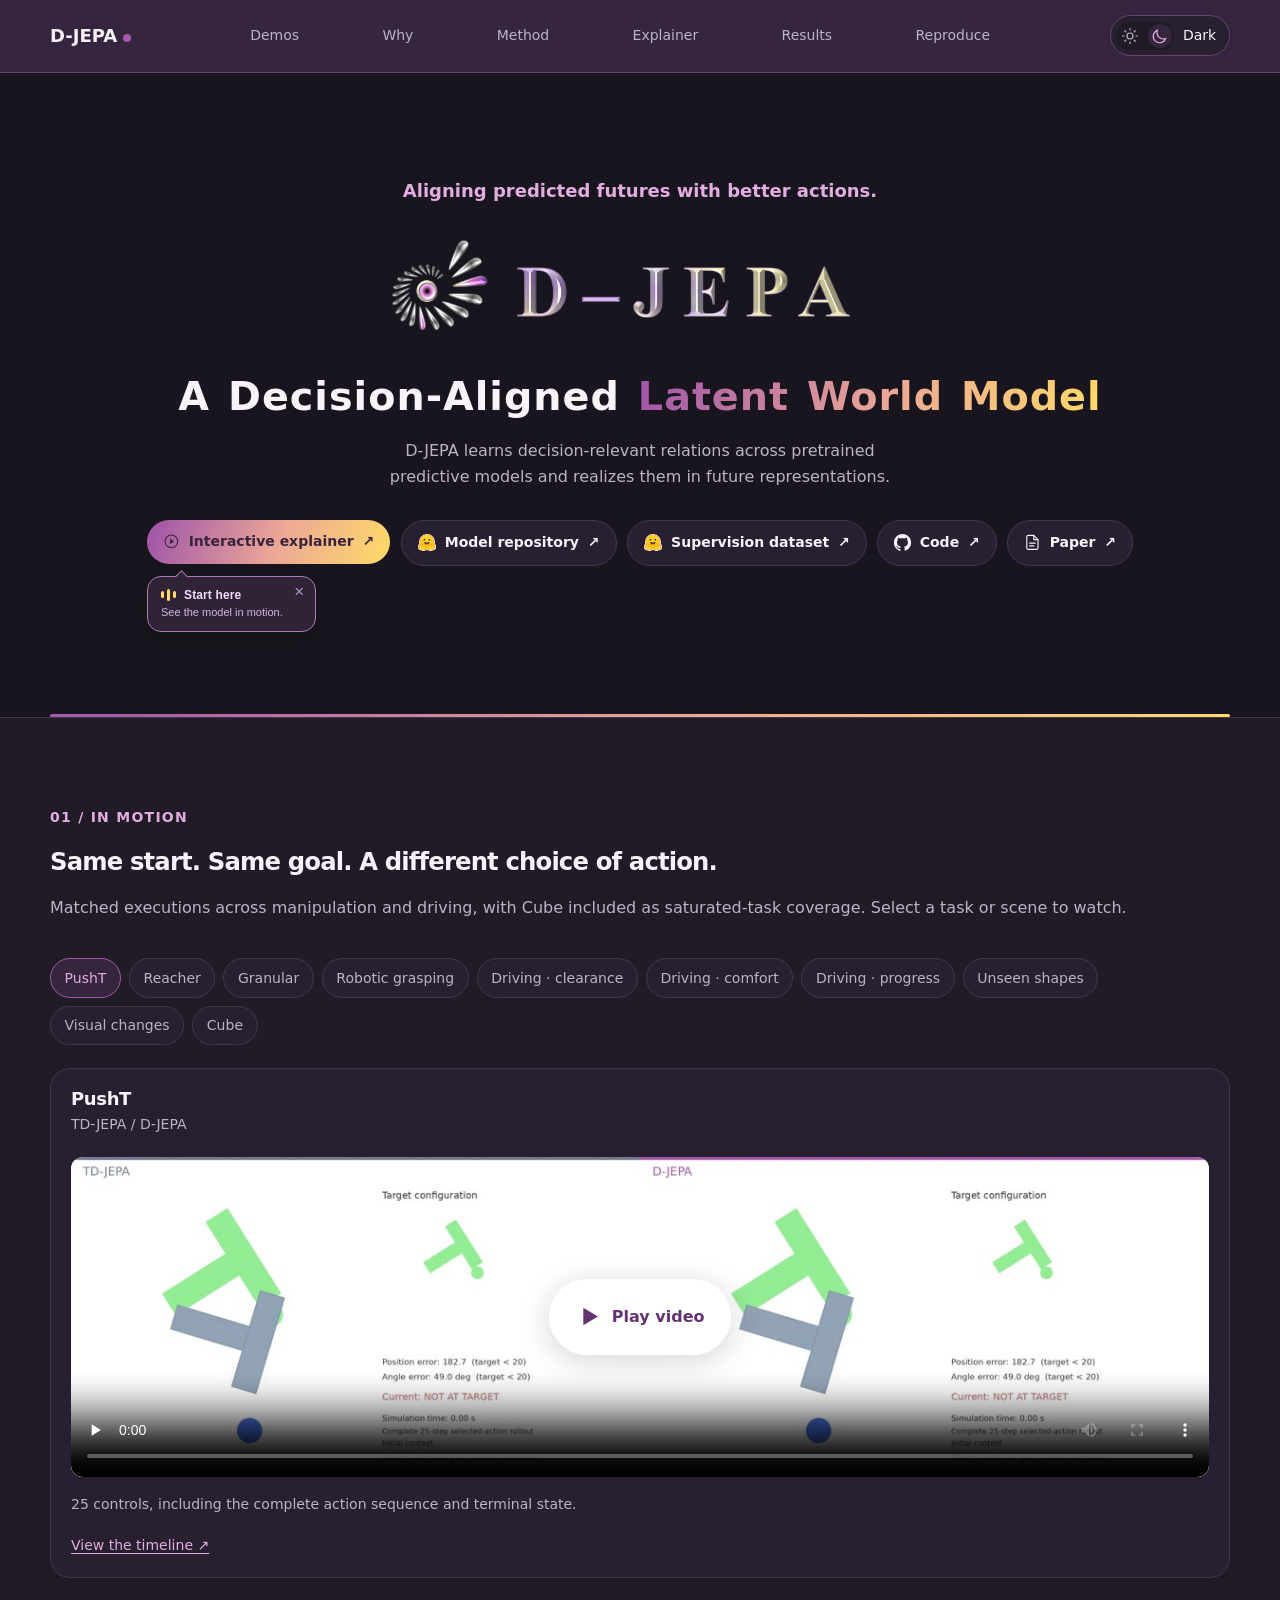
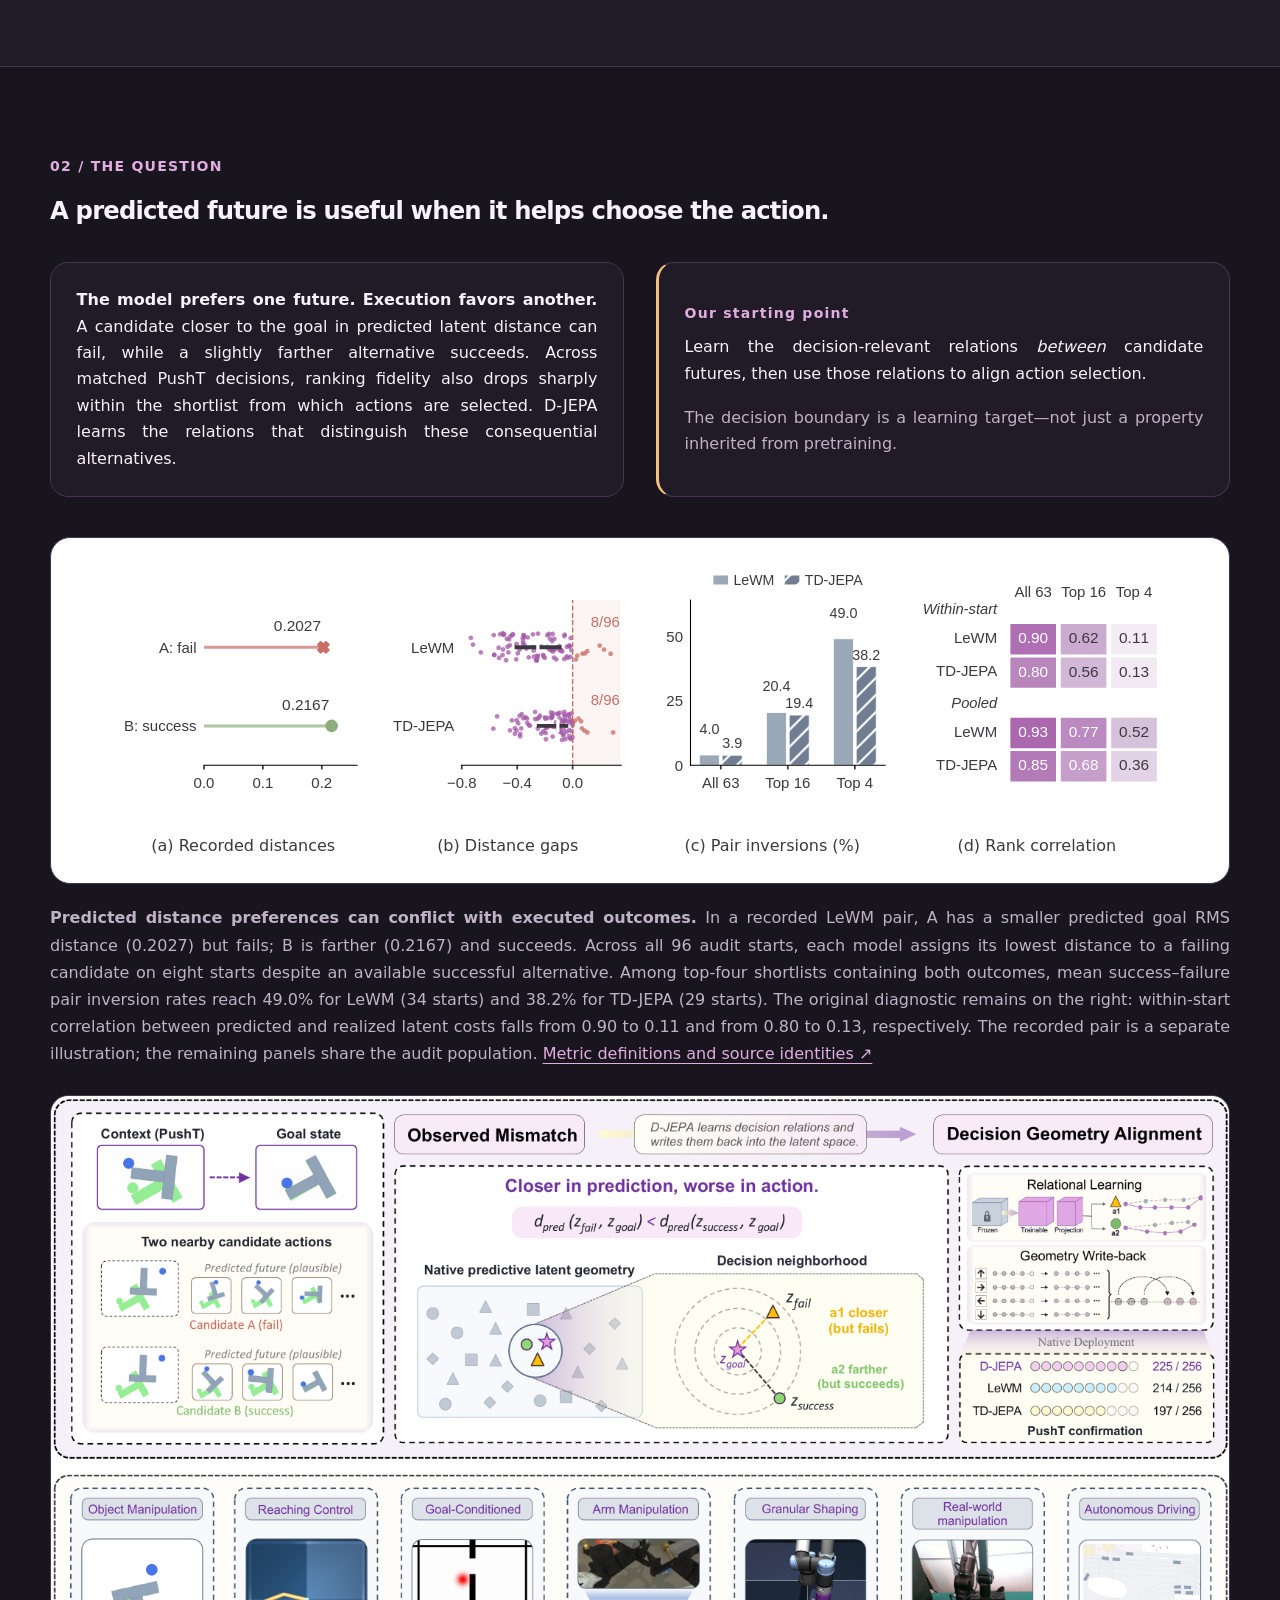
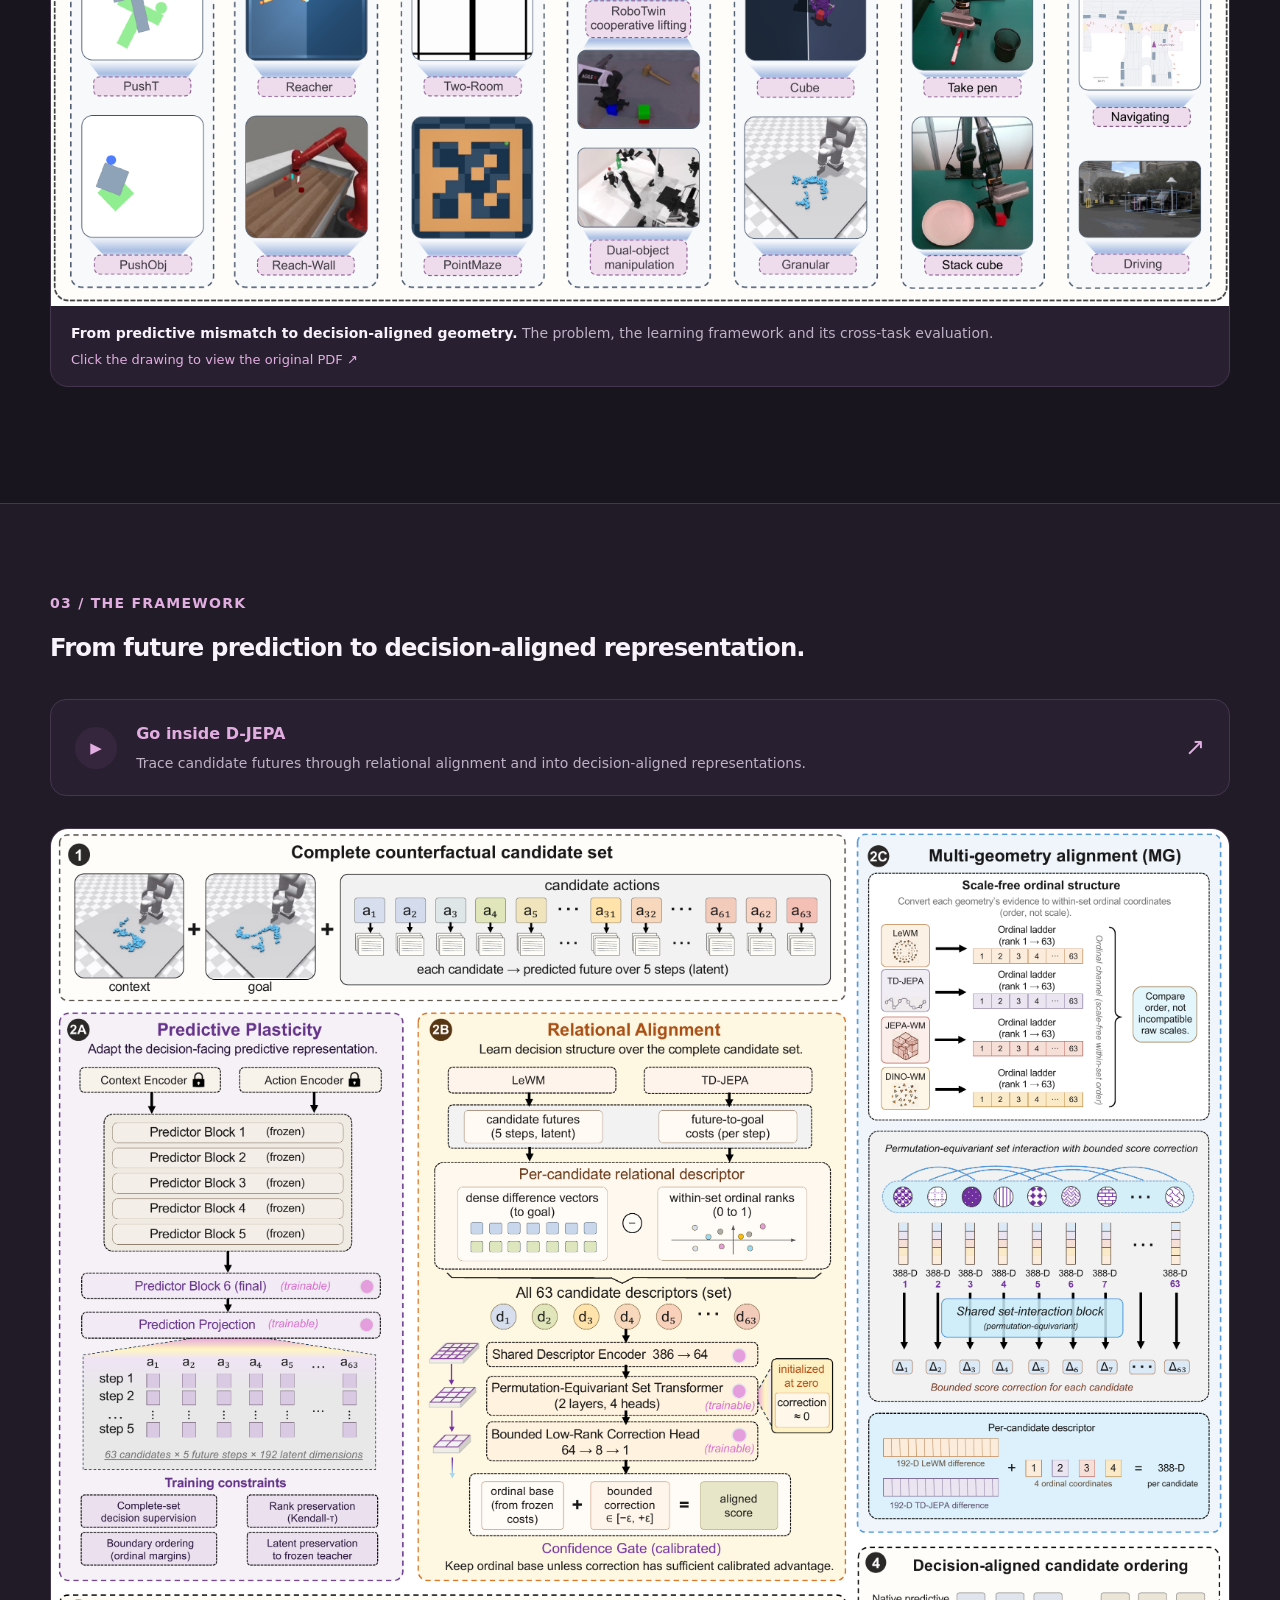
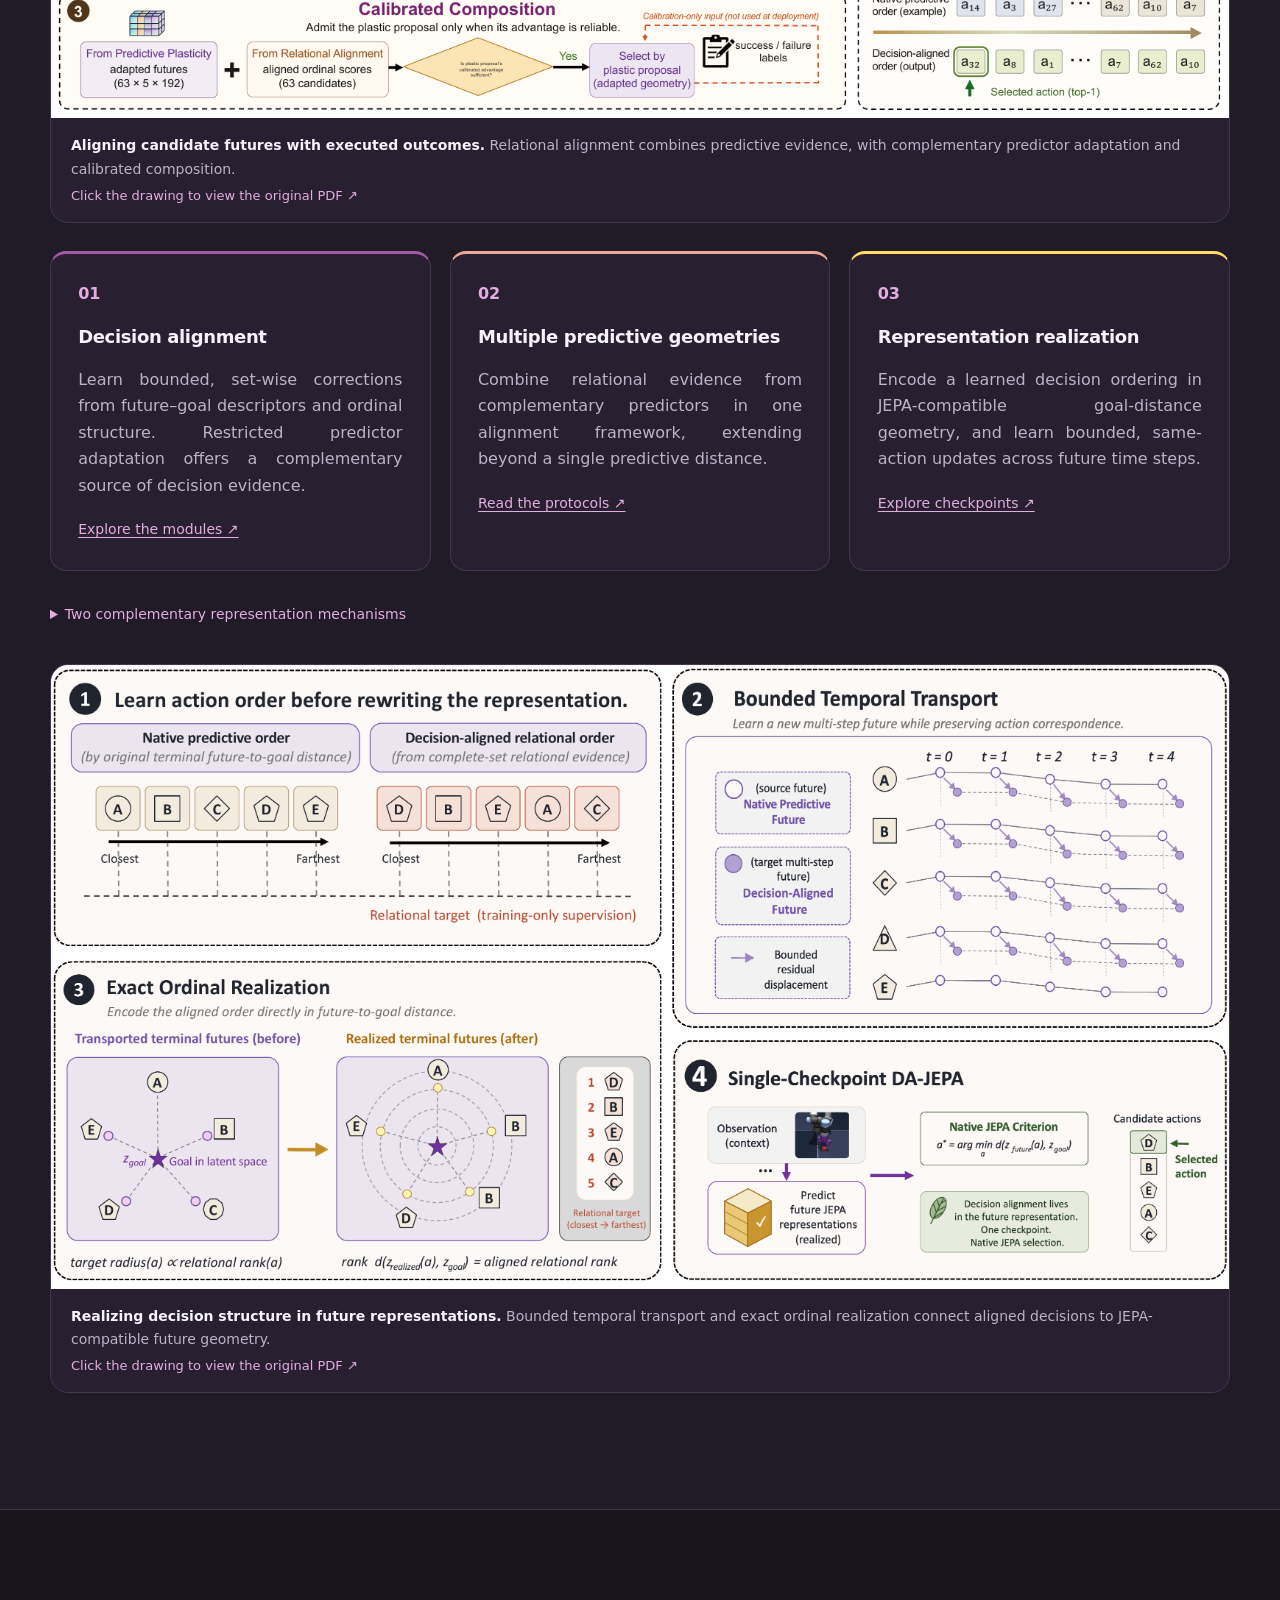
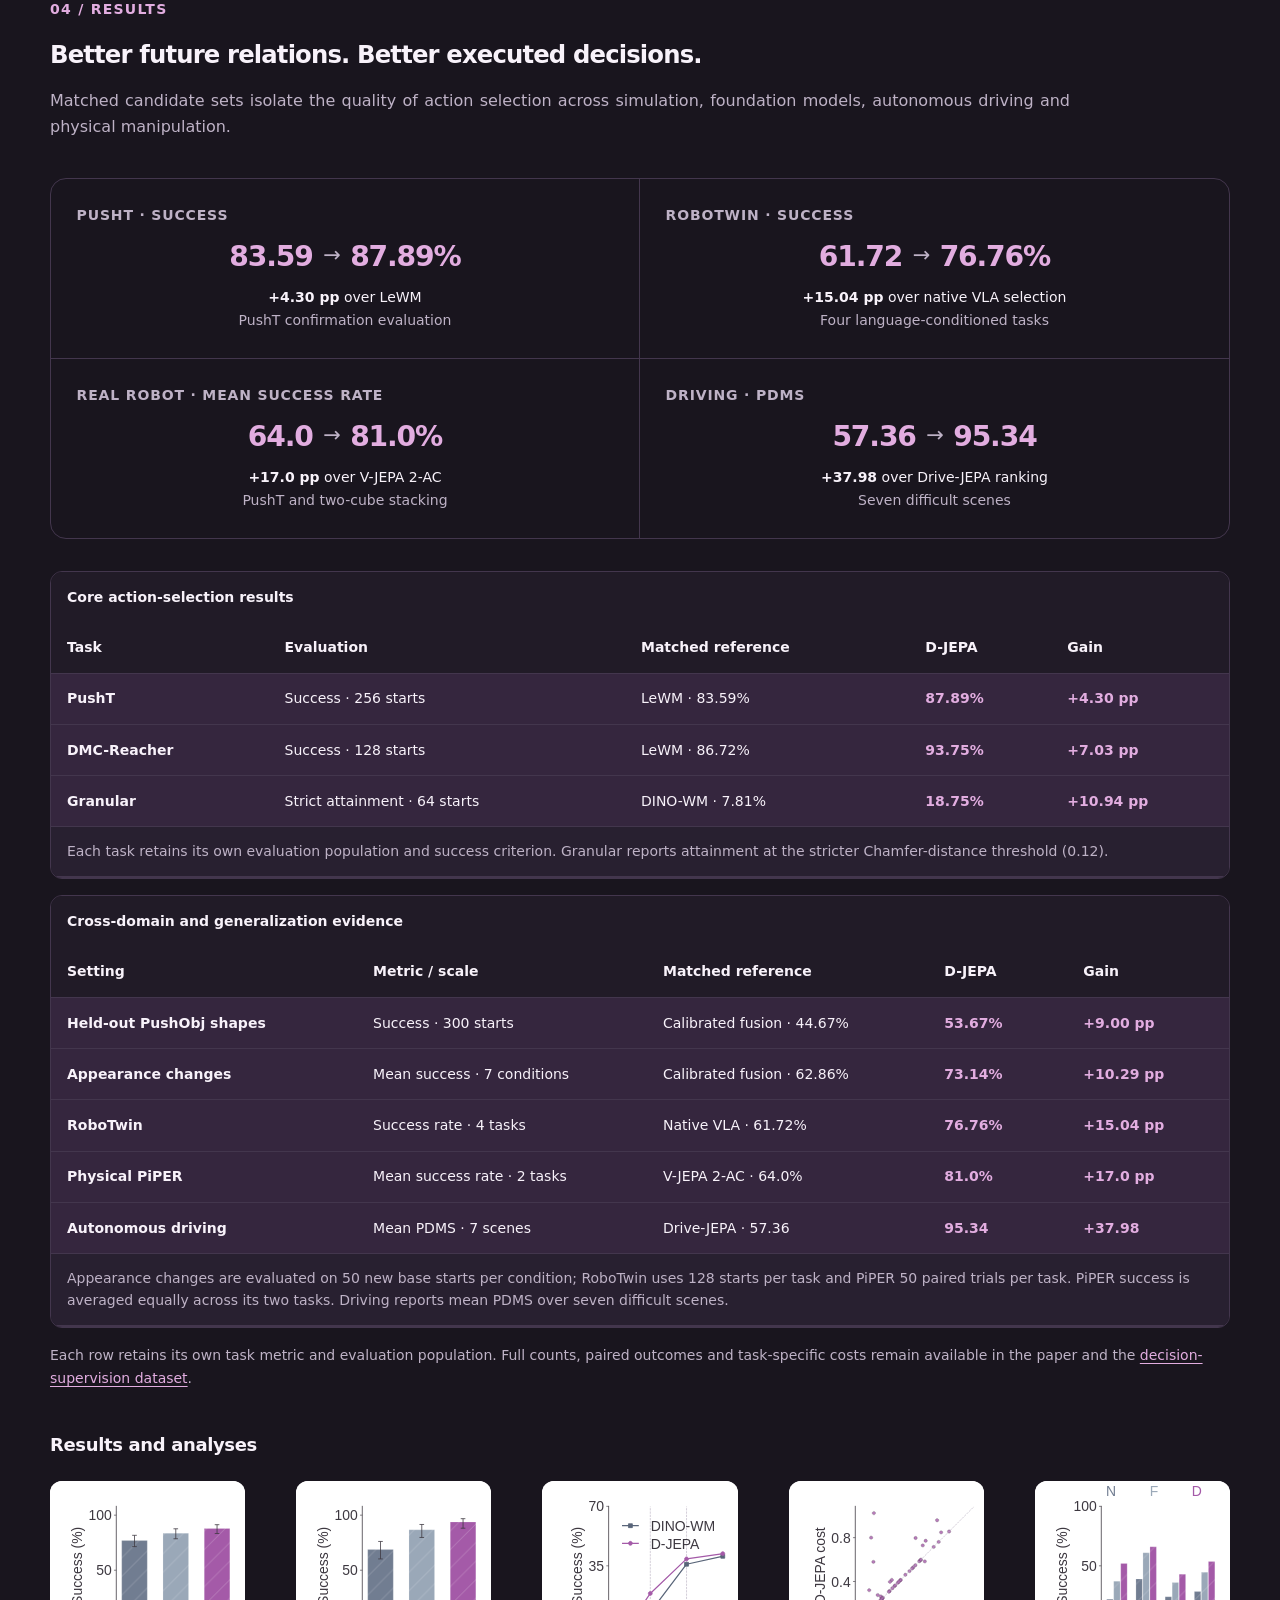
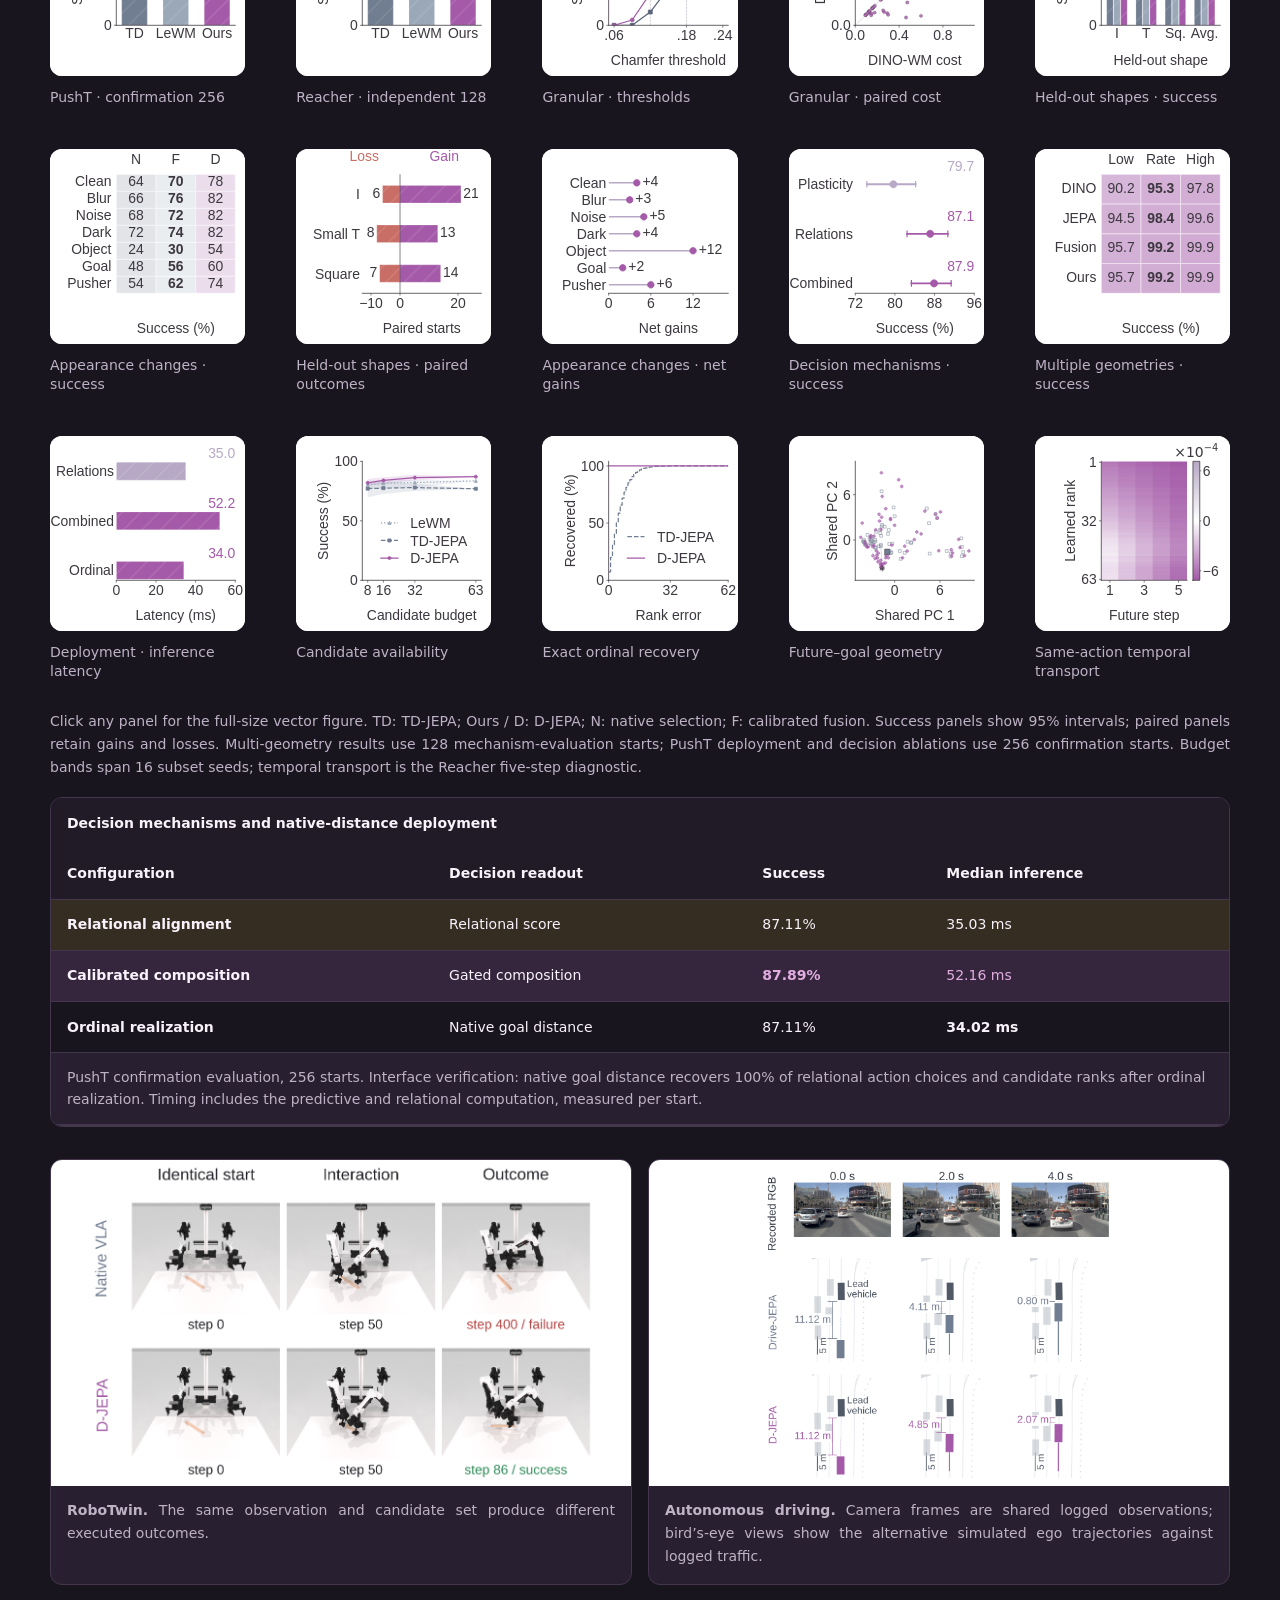
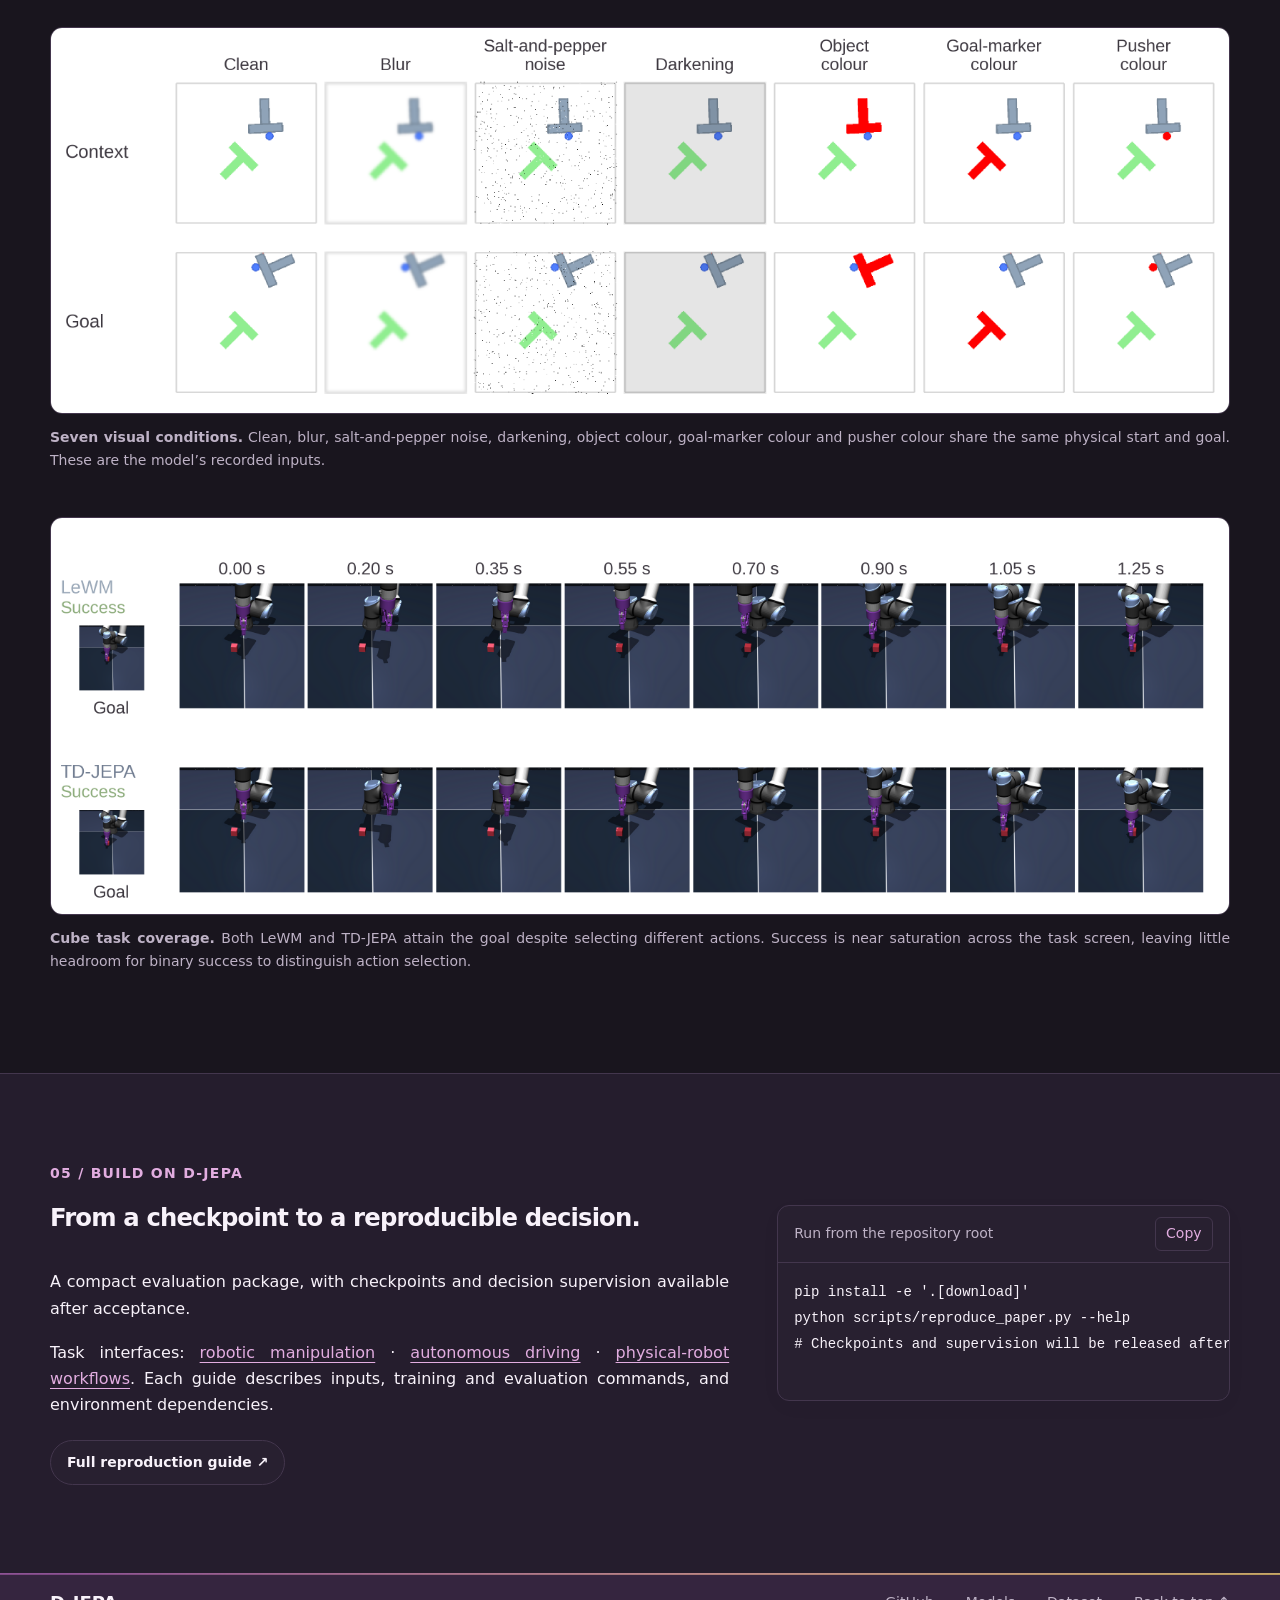
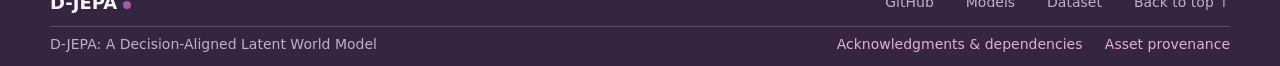
==== commit 1248b7d2: "fix(web): publish final paper artwork and wrap phone task tabs" ====
--- a/docs/index.html
+++ b/docs/index.html
@@ -146,24 +146,30 @@
         <div class="insight"><span class="eyebrow">Our starting point</span><p>Learn the decision-relevant relations <em>between</em> candidate futures, then use those relations to align action selection.</p><p class="small">The decision boundary is a learning target—not just a property inherited from pretraining.</p></div>
       </div>
       <figure class="diagnostic-evidence diagnostic-evidence--wide"><div class="diagnostic-plot-frame"><div class="diagnostic-panel-grid"><figure class="diagnostic-panel"><a href="static/images/decision_local_ranking_a.svg"><img src="static/images/decision_local_ranking_a.svg" width="720" height="743" loading="lazy" alt="Recorded LeWM distances for a failing and a successful candidate"></a><figcaption>(a) Recorded distances</figcaption></figure><figure class="diagnostic-panel"><a href="static/images/decision_local_ranking_b.svg"><img src="static/images/decision_local_ranking_b.svg" width="720" height="743" loading="lazy" alt="Normalized success–failure distance gaps across 96 starts"></a><figcaption>(b) Distance gaps</figcaption></figure><figure class="diagnostic-panel"><a href="static/images/decision_local_ranking_c.svg"><img src="static/images/decision_local_ranking_c.svg" width="720" height="743" loading="lazy" alt="Success–failure pair inversion rates by shortlist size"></a><figcaption>(c) Pair inversions (%)</figcaption></figure><figure class="diagnostic-panel"><a href="static/images/decision_local_ranking_d.svg"><img src="static/images/decision_local_ranking_d.svg" width="720" height="743" loading="lazy" alt="Predicted–realized latent-cost rank correlations"></a><figcaption>(d) Rank correlation</figcaption></figure></div></div><figcaption><b>Predicted distance preferences can conflict with executed outcomes.</b> In a recorded LeWM pair, A has a smaller predicted goal RMS distance (0.2027) but fails; B is farther (0.2167) and succeeds. Across all 96 audit starts, each model assigns its lowest distance to a failing candidate on eight starts despite an available successful alternative. Among top-four shortlists containing both outcomes, mean success–failure pair inversion rates reach 49.0% for LeWM (34 starts) and 38.2% for TD-JEPA (29 starts). The original diagnostic remains on the right: within-start correlation between predicted and realized latent costs falls from 0.90 to 0.11 and from 0.80 to 0.13, respectively. The recorded pair is a separate illustration; the remaining panels share the audit population. <a href="static/data/decision_local_ranking.json">Metric definitions and source identities ↗</a></figcaption></figure>
-      <div class="artwork-placeholder" data-figure="motivation" role="img" aria-label="Motivation illustration: author artwork pending"><span class="placeholder-label">MOTIVATION ILLUSTRATION</span><p>Predictive geometry → candidate ordering → physical outcome</p><span class="small">Author-drawn illustration forthcoming</span></div>
+      <figure class="paper-artwork" data-figure="overview">
+        <a href="static/images/paper-artwork/overview.pdf" target="_blank" rel="noopener" aria-label="Open the overview as an original PDF"><img src="static/images/paper-artwork/overview.webp" width="3200" height="2198" loading="lazy" alt="D-JEPA overview: predicted goal distance can favor a failing action; relational learning and geometry write-back align decisions across physical tasks."></a>
+        <figcaption><strong>From predictive mismatch to decision-aligned geometry.</strong> The problem, the learning framework and its cross-task evaluation. <span>Click the drawing to view the original PDF ↗</span></figcaption>
+      </figure>
     </section>
 
     <section class="section tinted" id="method">
       <div class="container">
         <div class="section-heading"><span class="section-number">03 / THE FRAMEWORK</span><h2>From future prediction to decision-aligned representation.</h2></div>
         <a class="explainer-entry" href="explainer.html"><span class="explainer-entry-play" aria-hidden="true">▶</span><span><strong>Go inside D-JEPA</strong><span>Trace candidate futures through relational alignment and into decision-aligned representations.</span></span><span class="explainer-entry-arrow" aria-hidden="true">↗</span></a>
-        <div class="artwork-placeholder overview-slot" data-figure="overview" role="img" aria-label="Overview diagram: author artwork pending"><span class="placeholder-label">FRAMEWORK OVERVIEW</span><p>Predictive models · Relational alignment · Future representation</p><span class="small">Reserved for the final hand-drawn overview</span></div>
+        <figure class="paper-artwork" data-figure="alignment">
+          <a href="static/images/paper-artwork/alignment.pdf" target="_blank" rel="noopener" aria-label="Open the decision-alignment diagram as an original PDF"><img src="static/images/paper-artwork/alignment.webp" width="3200" height="2415" loading="lazy" alt="Decision alignment over candidate futures: restricted predictor adaptation, relational alignment, multi-geometry evidence and calibrated composition."></a>
+          <figcaption><strong>Aligning candidate futures with executed outcomes.</strong> Relational alignment combines predictive evidence, with complementary predictor adaptation and calibrated composition. <span>Click the drawing to view the original PDF ↗</span></figcaption>
+        </figure>
         <div class="method-grid">
           <article class="method-card"><span class="module-index">01</span><h3>Decision alignment</h3><p>Learn bounded, set-wise corrections from future–goal descriptors and ordinal structure. Restricted predictor adaptation offers a complementary source of decision evidence.</p><a href="https://github.com/Anonymous-for-Sub/D-JEPA/tree/main/src/djepa/models">Explore the modules ↗</a></article>
           <article class="method-card"><span class="module-index">02</span><h3>Multiple predictive geometries</h3><p>Combine relational evidence from complementary predictors in one alignment framework, extending beyond a single predictive distance.</p><a href="https://github.com/Anonymous-for-Sub/D-JEPA/blob/main/docs/PROTOCOLS.md">Read the protocols ↗</a></article>
           <article class="method-card"><span class="module-index">03</span><h3>Representation realization</h3><p>Encode a learned decision ordering in JEPA-compatible goal-distance geometry, and learn bounded, same-action updates across future time steps.</p><a href="#release-availability" data-release-notice>Explore checkpoints ↗</a></article>
         </div>
         <details class="protocol-note"><summary>Two complementary representation mechanisms</summary><p>PushT exact realization preserves earlier futures and encodes terminal ordering while retaining its embedded predictive and relational computation. Reacher learns same-action five-step future updates; its reported physical decisions use the relational selector. These experiments establish complementary mechanisms and do not imply a newly evaluated combined checkpoint or single-backbone distillation.</p></details>
-        <div class="detail-artwork-grid">
-          <div class="artwork-placeholder compact" data-figure="alignment" role="img" aria-label="Decision alignment detail: author artwork pending"><span class="placeholder-label">ALIGNMENT DETAIL</span><span class="small">Author artwork forthcoming</span></div>
-          <div class="artwork-placeholder compact" data-figure="representation" role="img" aria-label="Representation detail: author artwork pending"><span class="placeholder-label">REPRESENTATION DETAIL</span><span class="small">Author artwork forthcoming</span></div>
-        </div>
+        <figure class="paper-artwork" data-figure="representation">
+          <a href="static/images/paper-artwork/representation.pdf" target="_blank" rel="noopener" aria-label="Open the representation-lifting diagram as an original PDF"><img src="static/images/paper-artwork/representation.webp" width="3200" height="1695" loading="lazy" alt="Representation lifting: bounded temporal transport and exact ordinal realization express learned decision structure through future latents and native goal distance."></a>
+          <figcaption><strong>Realizing decision structure in future representations.</strong> Bounded temporal transport and exact ordinal realization connect aligned decisions to JEPA-compatible future geometry. <span>Click the drawing to view the original PDF ↗</span></figcaption>
+        </figure>
       </div>
     </section>
 
--- a/docs/static/css/site-dialogs.css
+++ b/docs/static/css/site-dialogs.css
@@ -31,3 +31,12 @@
 @keyframes evidence-enter{from{opacity:0;transform:translateY(8px)}to{opacity:1;transform:translateY(0)}}
 @media(max-width:600px){.evidence-dialog{width:calc(100vw - 20px);border-radius:16px}.evidence-dialog header,.evidence-body{padding:16px}.evidence-dialog h2{font-size:18px}.evidence-grid{grid-template-columns:1fr}.evidence-card{padding:16px}}
 @media(prefers-reduced-motion:reduce){.evidence-dialog[open]{animation:none}}
+
+/* Final author-drawn paper figures; preserve their original white canvas. */
+.paper-artwork{margin:28px 0;overflow:hidden;border:1px solid var(--line);border-radius:18px;background:var(--card)}
+.paper-artwork>a{display:block;background:#fff;line-height:0}
+.paper-artwork img{display:block;width:100%;height:auto;border-radius:0;background:#fff}
+.paper-artwork figcaption{padding:16px 20px;margin:0;font-size:14px;line-height:1.65;color:var(--muted);text-align:left;text-align-last:auto}
+.paper-artwork figcaption strong{color:var(--ink);font-weight:600}
+.paper-artwork figcaption span{display:block;margin-top:4px;color:var(--link);font-size:13px}
+.paper-artwork>a:focus-visible{outline:3px solid var(--link);outline-offset:-3px}
--- a/docs/static/css/mobile-portrait.css
+++ b/docs/static/css/mobile-portrait.css
@@ -34,8 +34,8 @@
   }
   .problem-copy, .insight, .method-card { padding: 20px; }
   .problem-grid, .method-grid, .reproduce-grid, .evidence-pair { min-width: 0; gap: 16px; }
-  .demo-tabs { flex-wrap: nowrap; overflow-x: auto; gap: 8px; padding: 4px 2px 10px; margin-bottom: 10px; scroll-snap-type: x proximity; }
-  .demo-tabs button { flex: 0 0 auto; min-height: 44px; white-space: nowrap; scroll-snap-align: start; }
+  .demo-tabs { flex-wrap: wrap; overflow: visible; gap: 8px; padding: 4px 2px 10px; margin-bottom: 10px; scroll-snap-type: none; }
+  .demo-tabs button { flex: 0 0 auto; max-width: 100%; min-height: 44px; white-space: normal; }
   .demo-panel { padding: 14px; border-radius: 16px; }
   .demo-panel video { max-height: 55svh; object-fit: contain; }
   .demo-panel > a { display: inline-flex; min-height: 44px; align-items: center; }
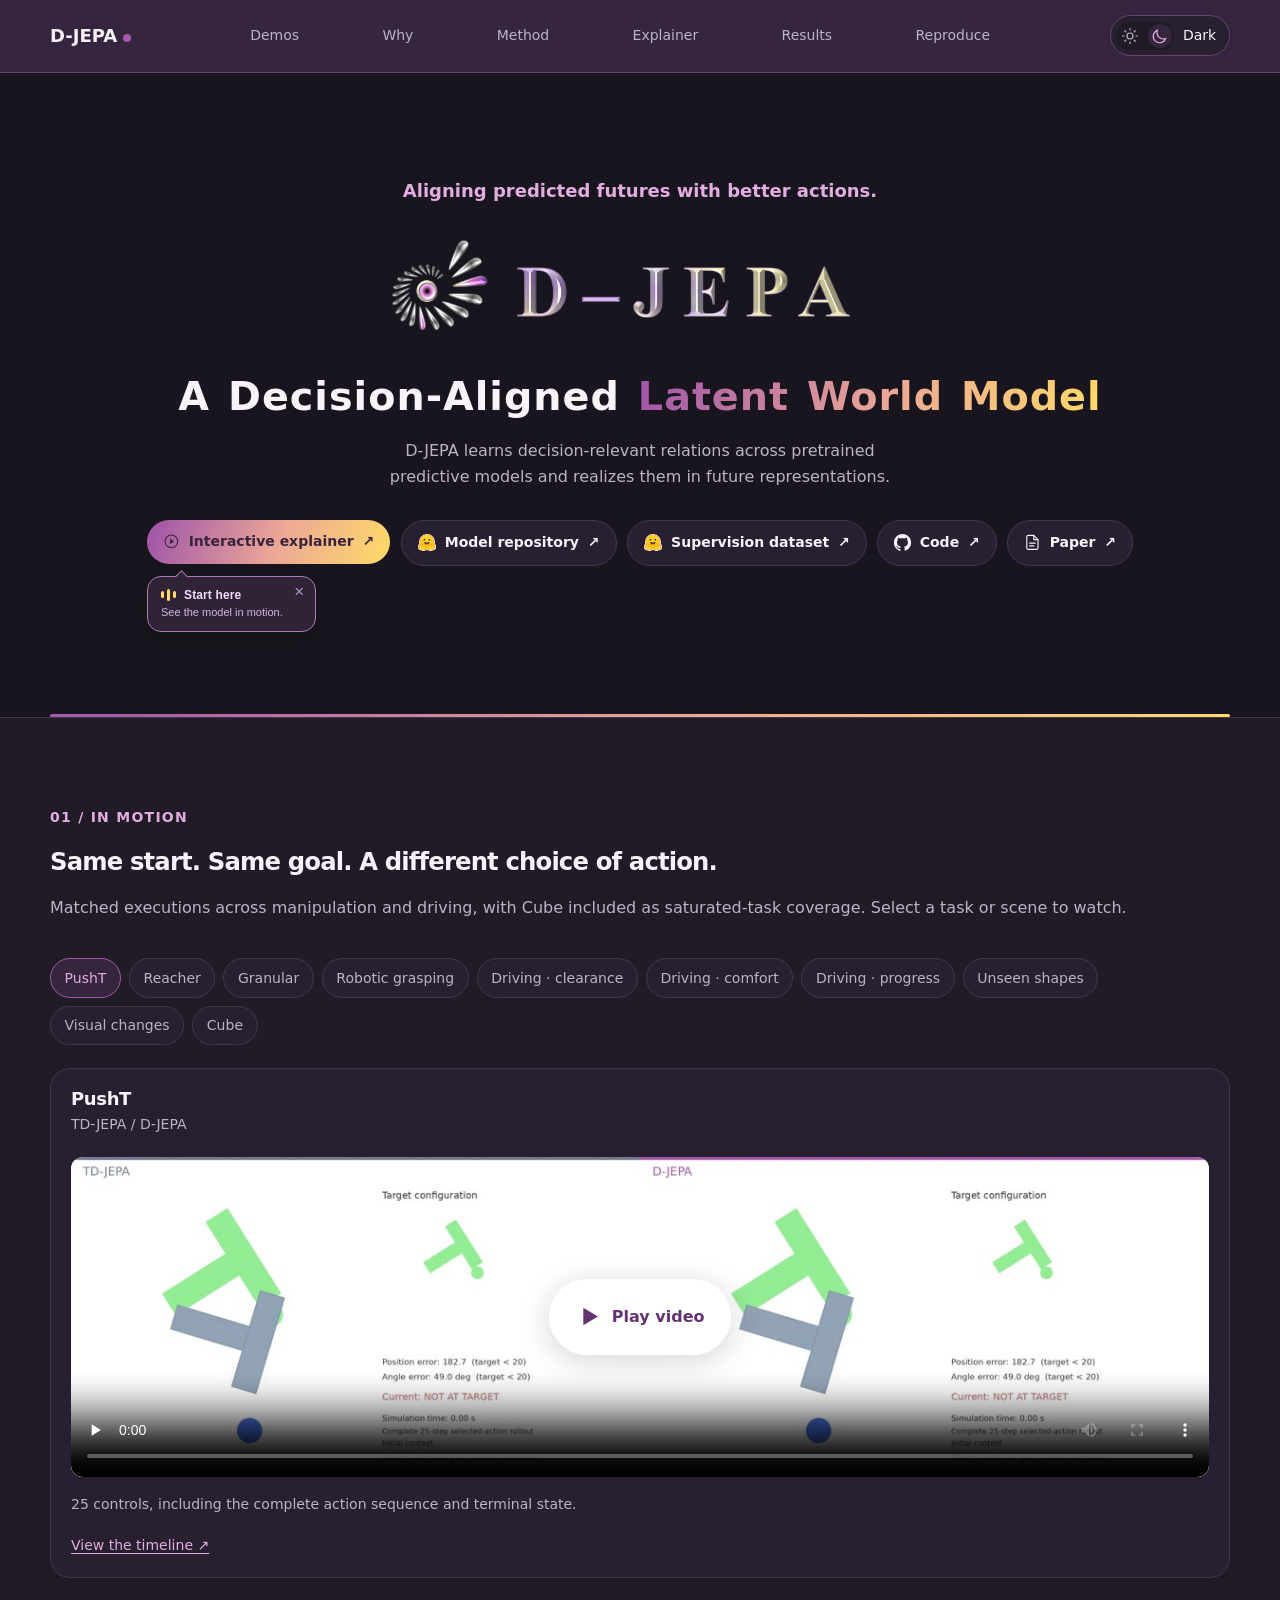
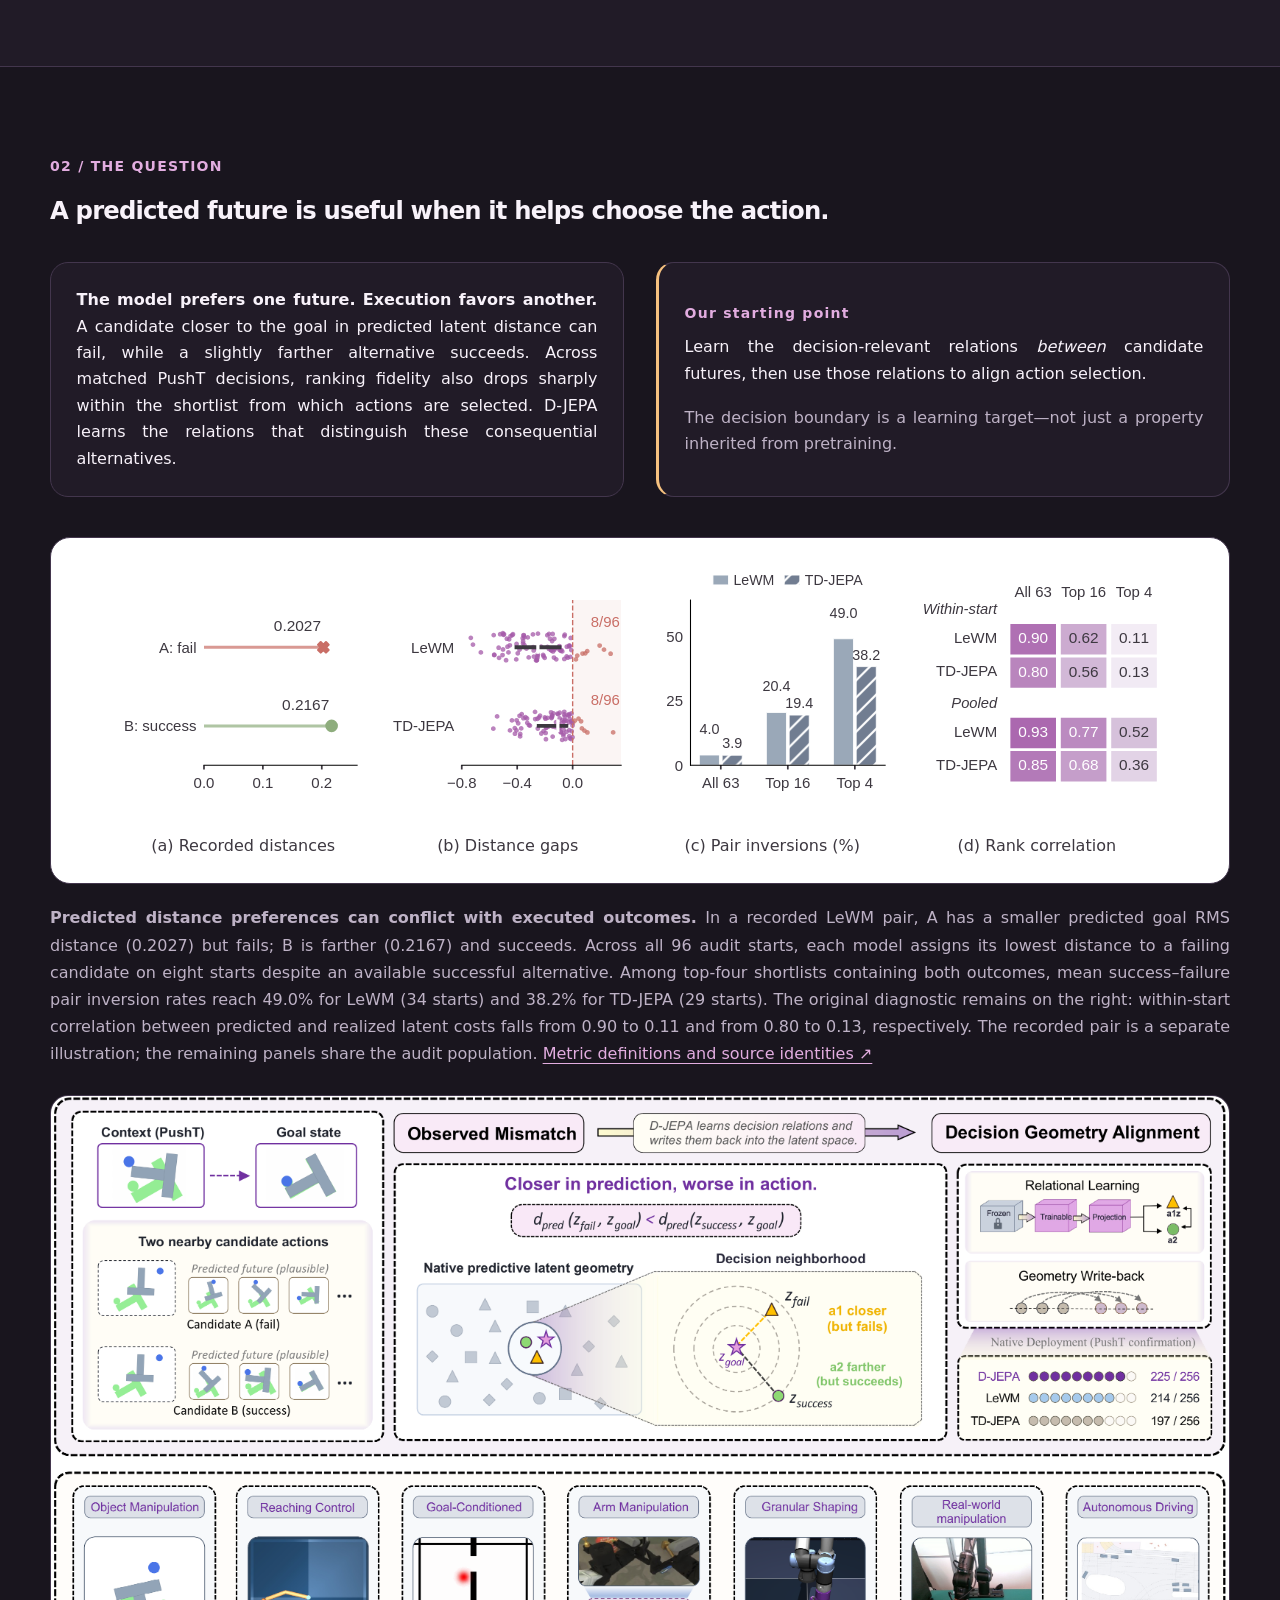
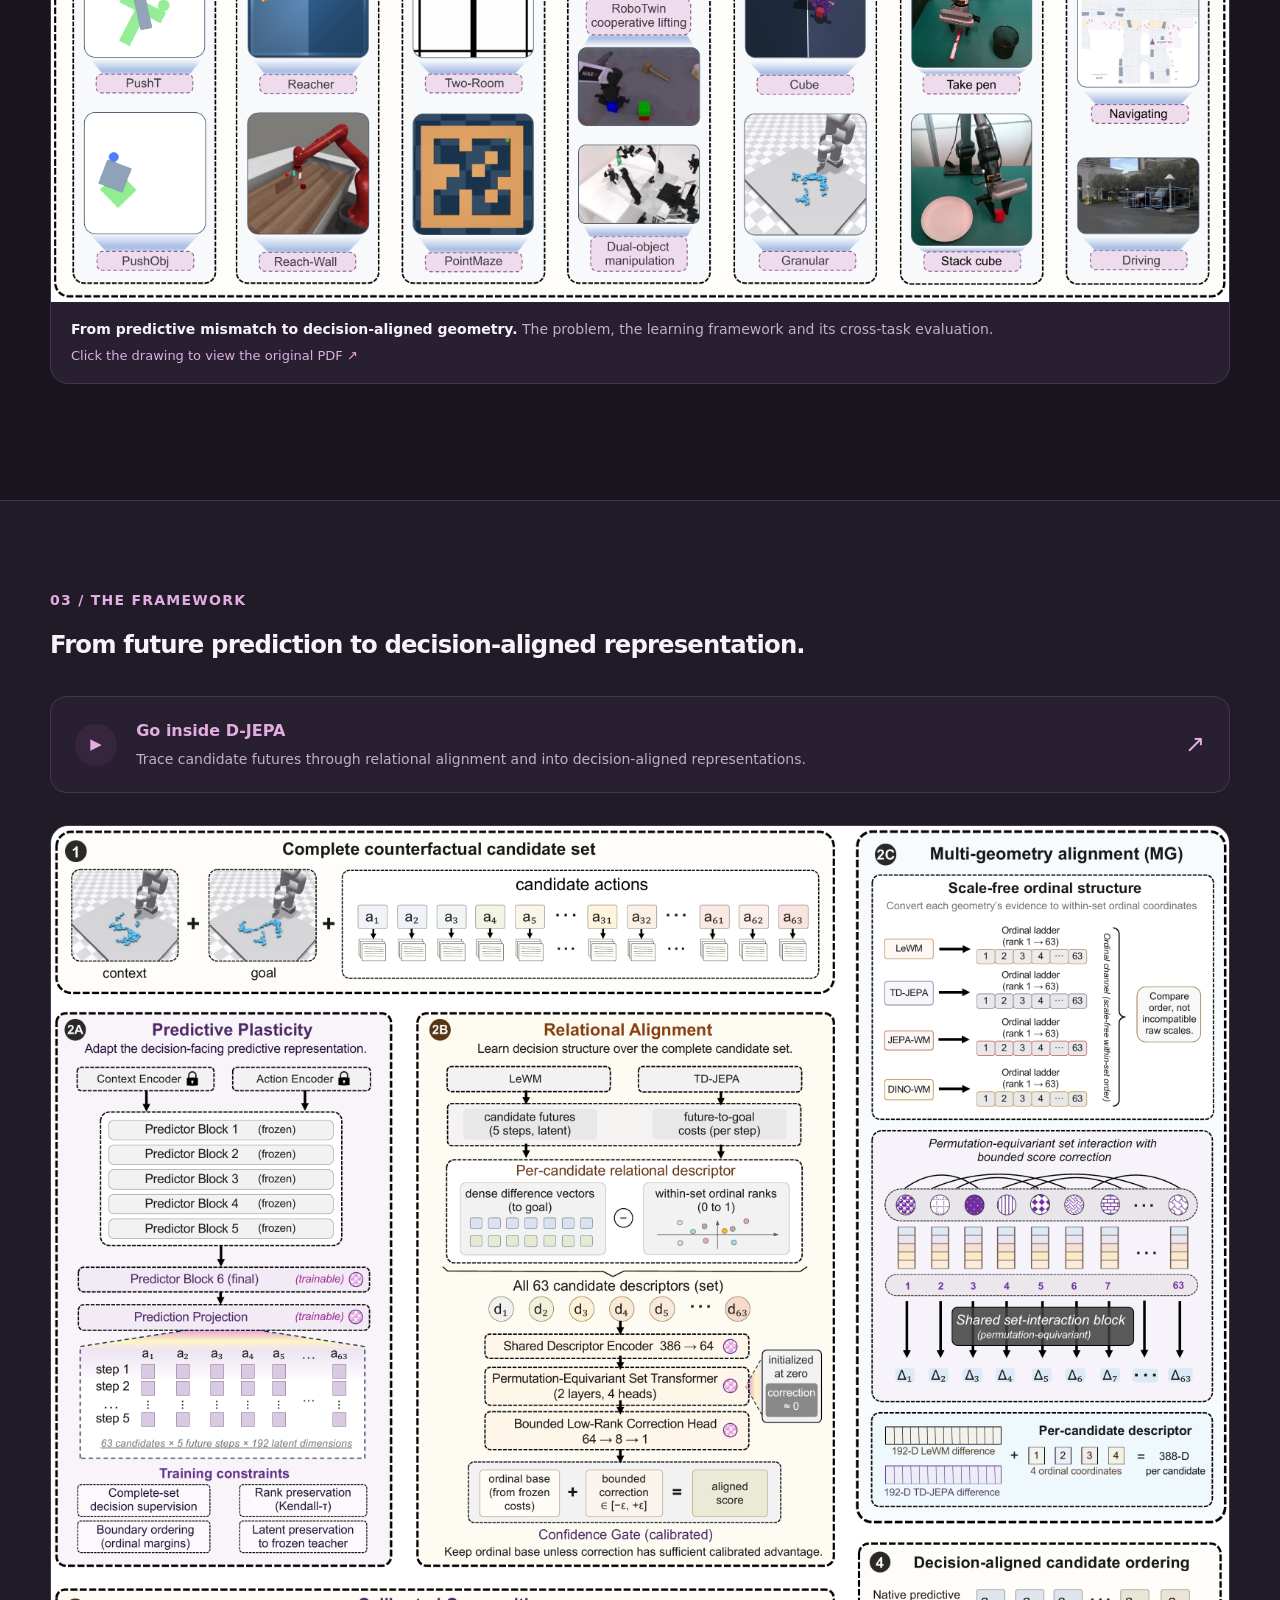
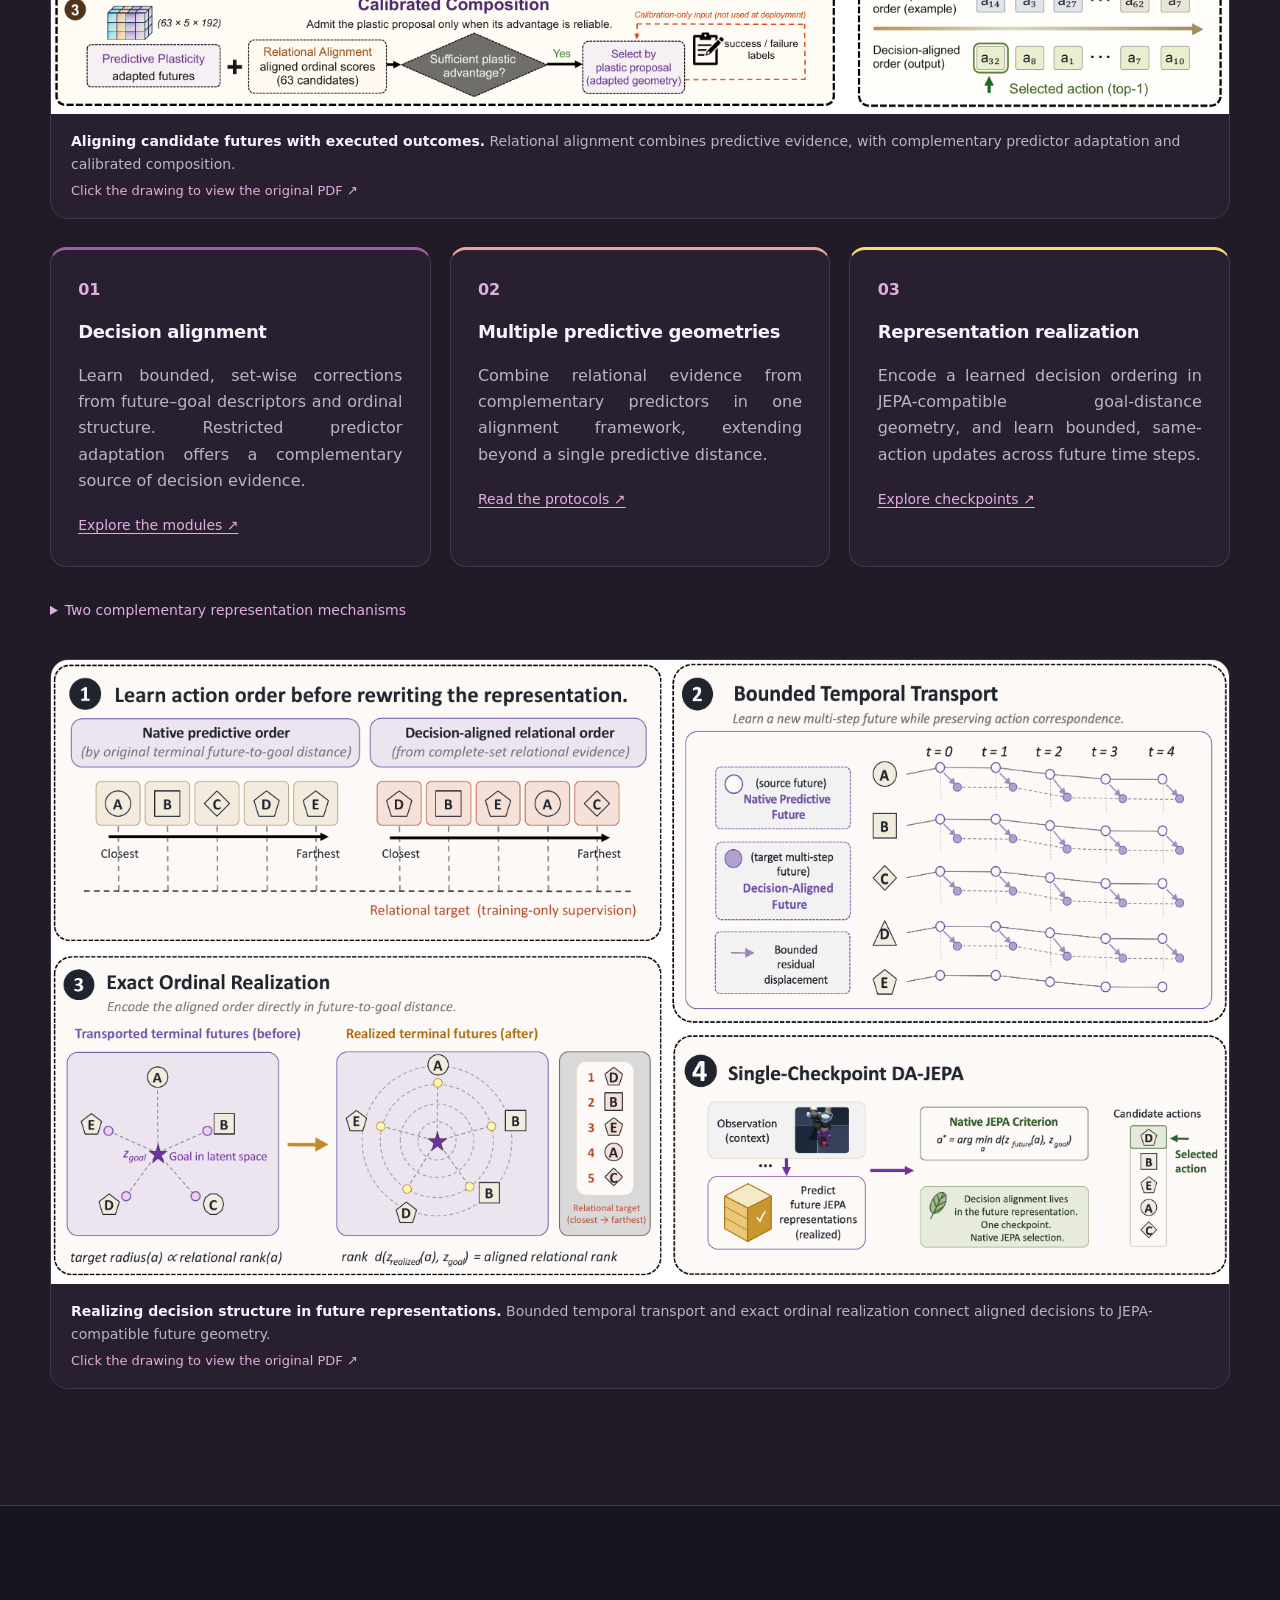
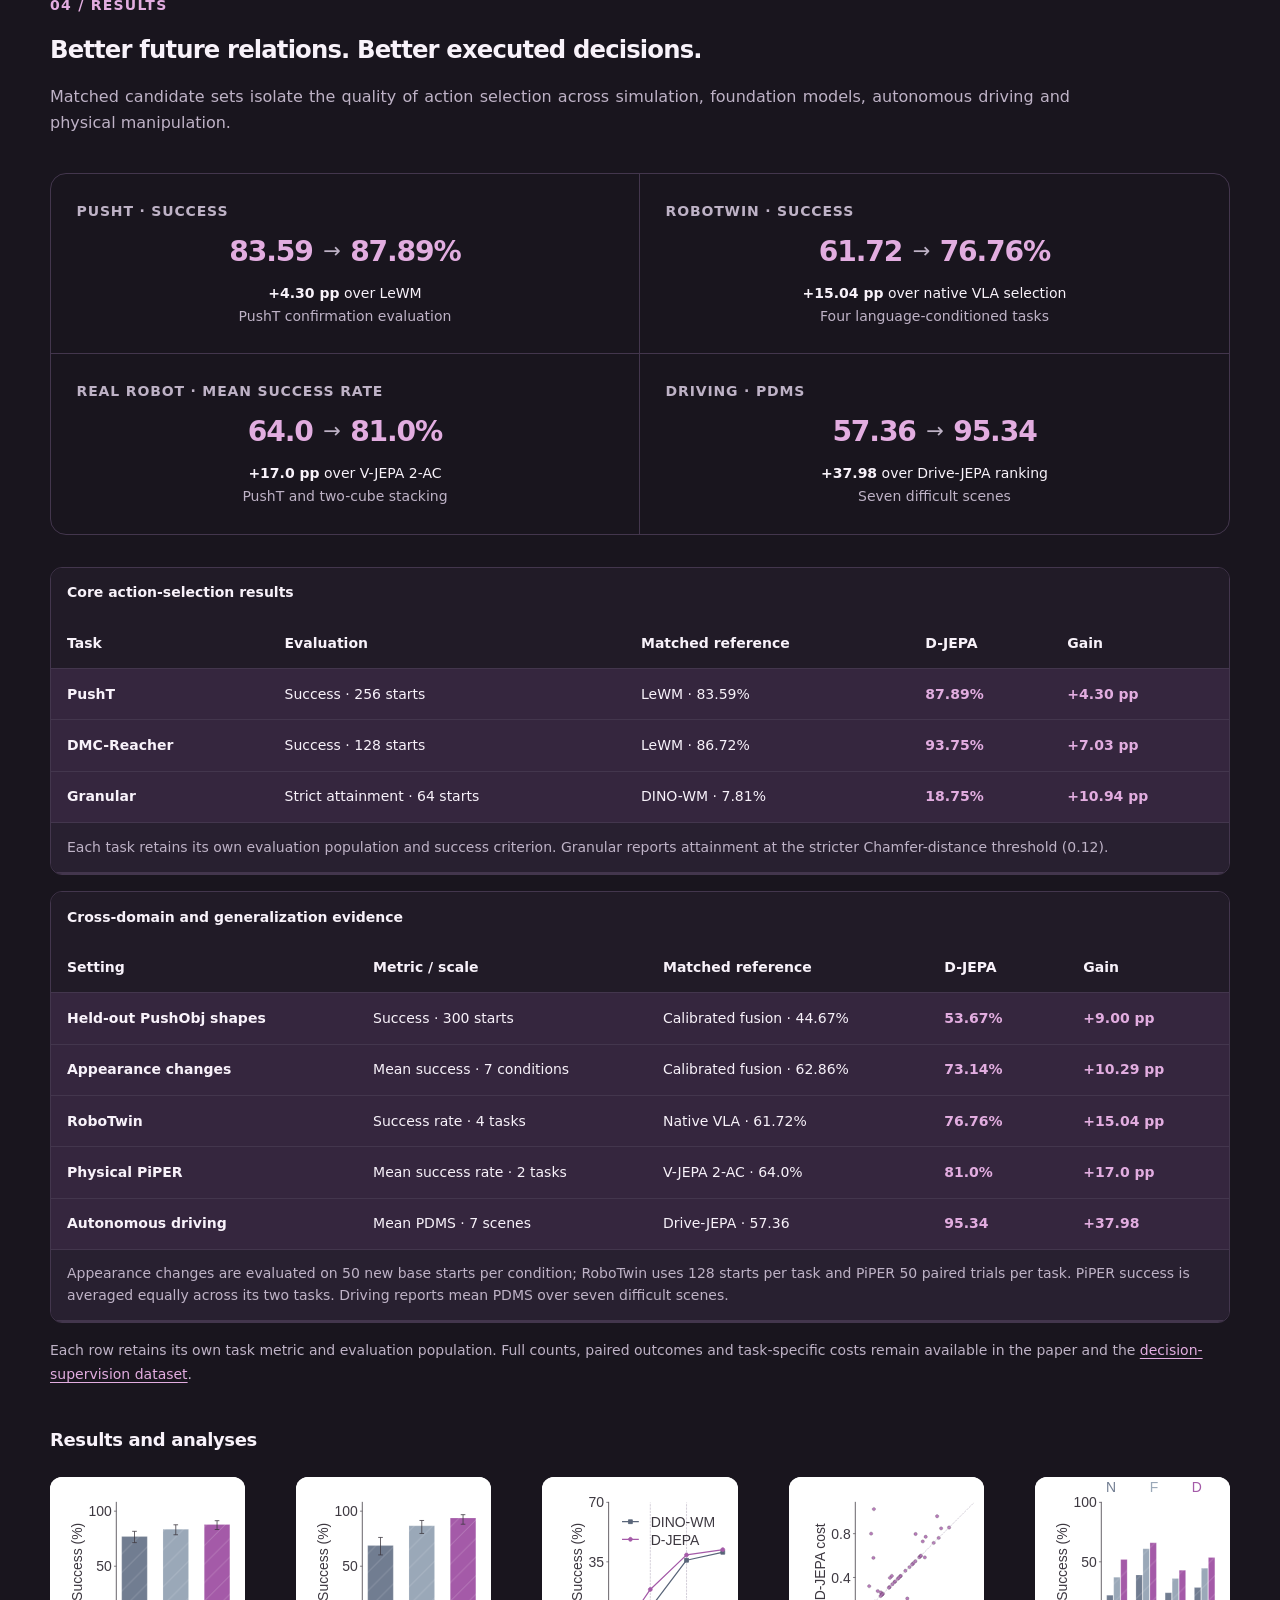
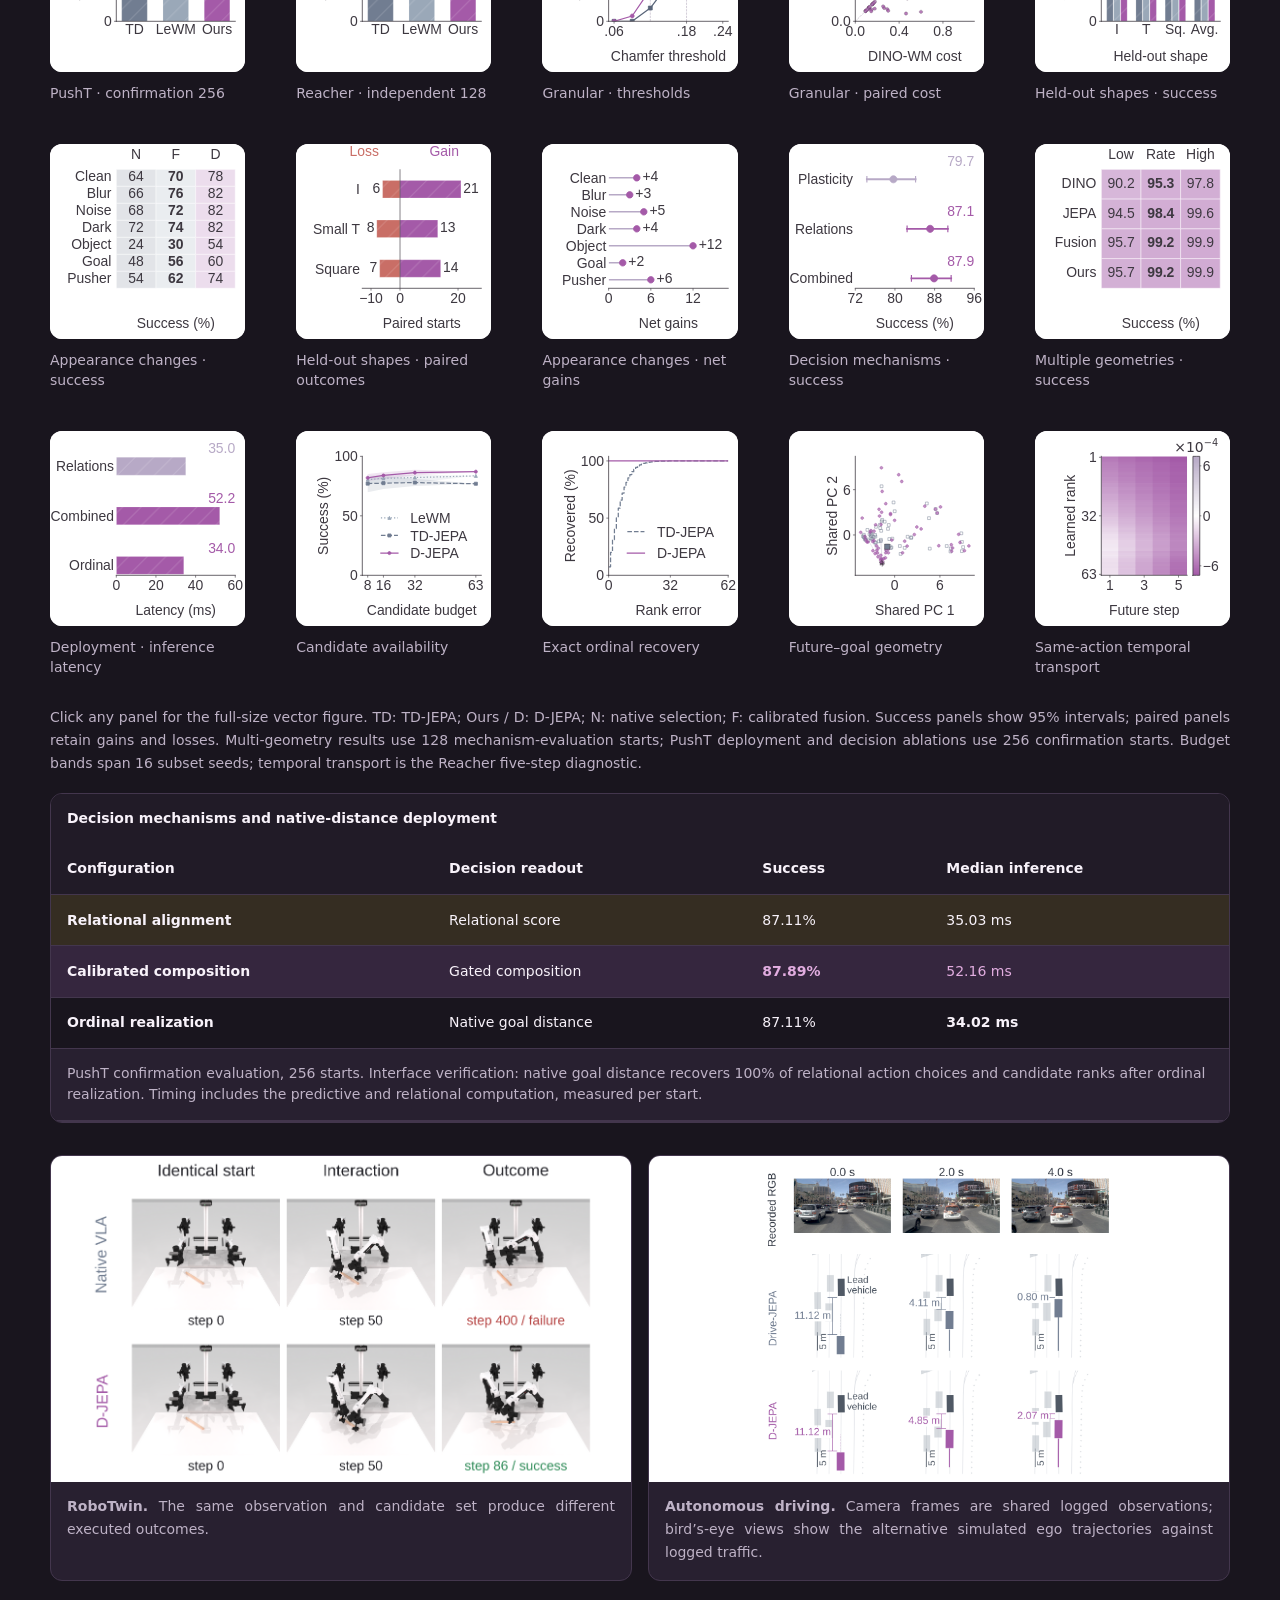
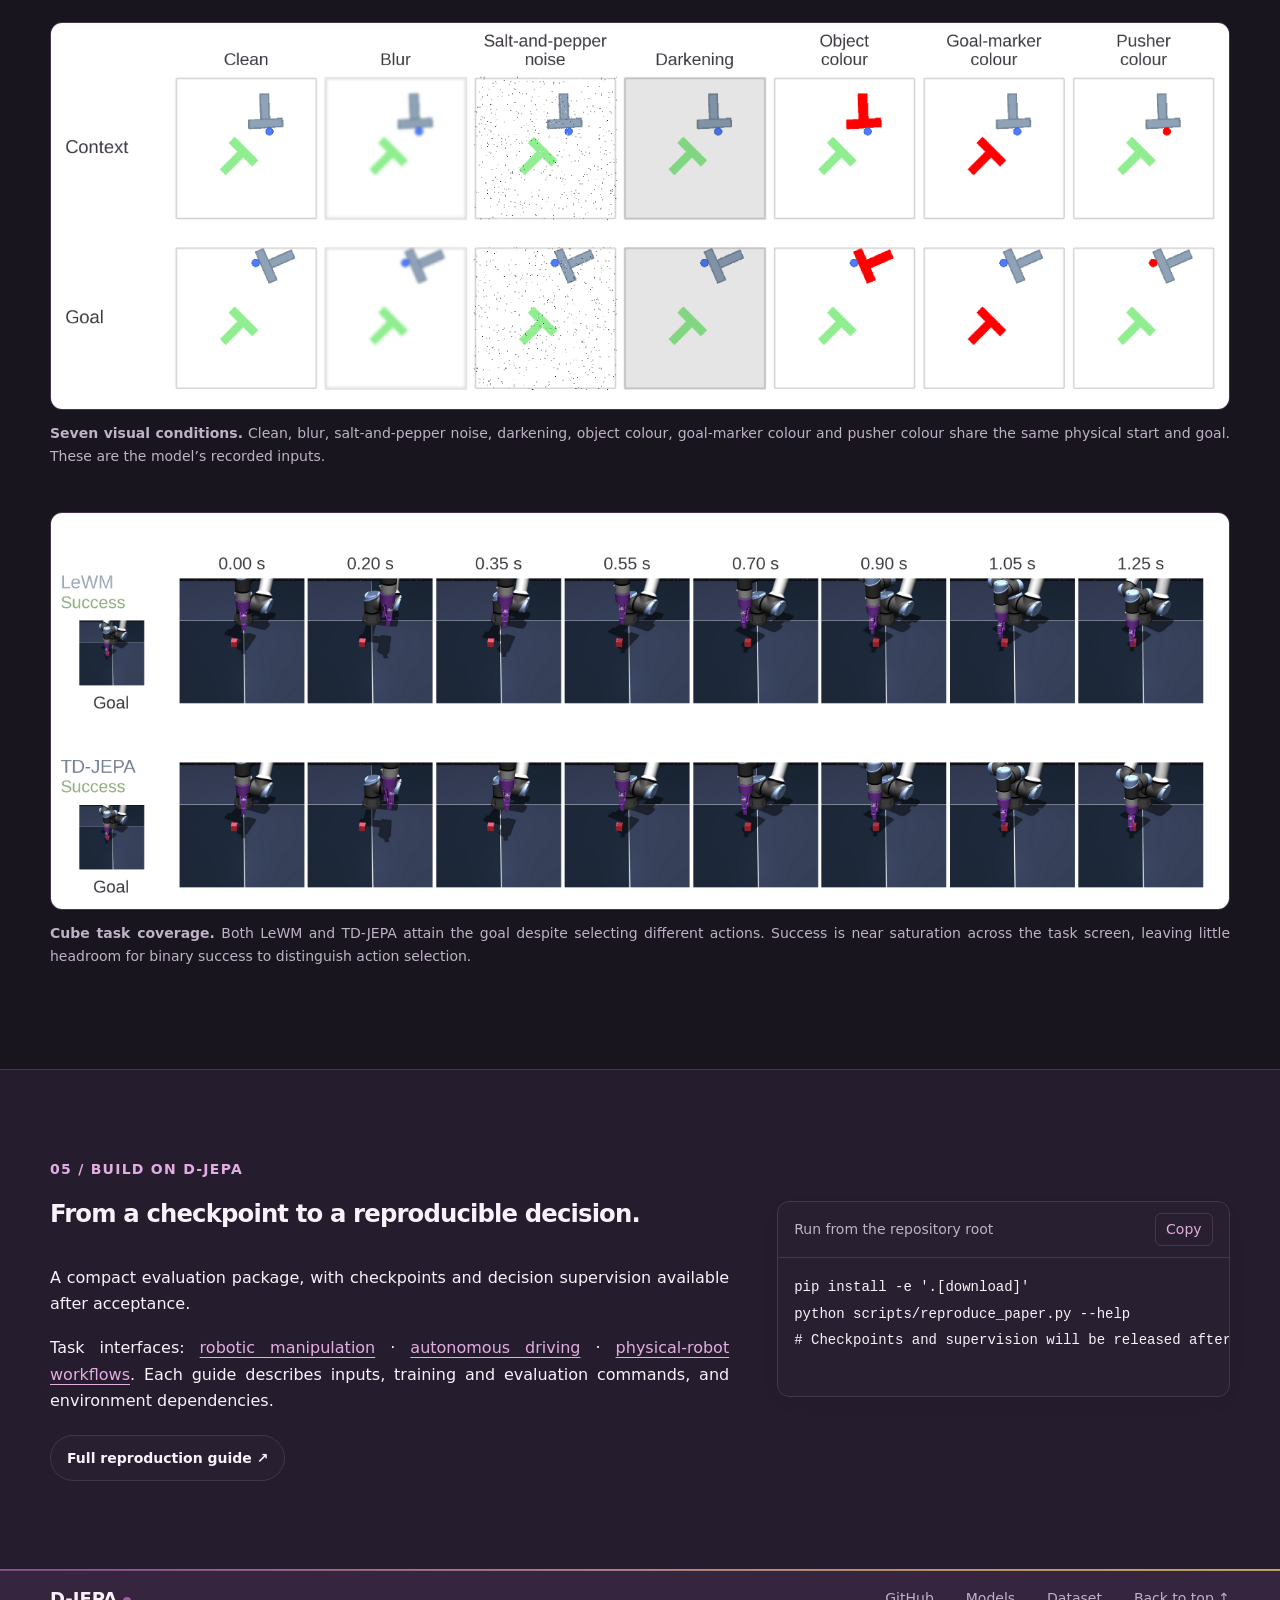
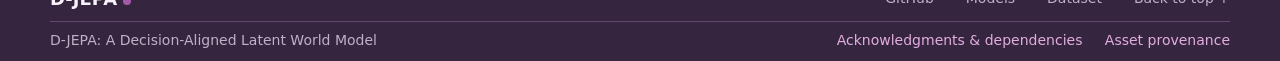
==== commit 0e201271: "docs(web): update overview and method drawings" ====
--- a/docs/index.html
+++ b/docs/index.html
@@ -147,7 +147,7 @@
       </div>
       <figure class="diagnostic-evidence diagnostic-evidence--wide"><div class="diagnostic-plot-frame"><div class="diagnostic-panel-grid"><figure class="diagnostic-panel"><a href="static/images/decision_local_ranking_a.svg"><img src="static/images/decision_local_ranking_a.svg" width="720" height="743" loading="lazy" alt="Recorded LeWM distances for a failing and a successful candidate"></a><figcaption>(a) Recorded distances</figcaption></figure><figure class="diagnostic-panel"><a href="static/images/decision_local_ranking_b.svg"><img src="static/images/decision_local_ranking_b.svg" width="720" height="743" loading="lazy" alt="Normalized success–failure distance gaps across 96 starts"></a><figcaption>(b) Distance gaps</figcaption></figure><figure class="diagnostic-panel"><a href="static/images/decision_local_ranking_c.svg"><img src="static/images/decision_local_ranking_c.svg" width="720" height="743" loading="lazy" alt="Success–failure pair inversion rates by shortlist size"></a><figcaption>(c) Pair inversions (%)</figcaption></figure><figure class="diagnostic-panel"><a href="static/images/decision_local_ranking_d.svg"><img src="static/images/decision_local_ranking_d.svg" width="720" height="743" loading="lazy" alt="Predicted–realized latent-cost rank correlations"></a><figcaption>(d) Rank correlation</figcaption></figure></div></div><figcaption><b>Predicted distance preferences can conflict with executed outcomes.</b> In a recorded LeWM pair, A has a smaller predicted goal RMS distance (0.2027) but fails; B is farther (0.2167) and succeeds. Across all 96 audit starts, each model assigns its lowest distance to a failing candidate on eight starts despite an available successful alternative. Among top-four shortlists containing both outcomes, mean success–failure pair inversion rates reach 49.0% for LeWM (34 starts) and 38.2% for TD-JEPA (29 starts). The original diagnostic remains on the right: within-start correlation between predicted and realized latent costs falls from 0.90 to 0.11 and from 0.80 to 0.13, respectively. The recorded pair is a separate illustration; the remaining panels share the audit population. <a href="static/data/decision_local_ranking.json">Metric definitions and source identities ↗</a></figcaption></figure>
       <figure class="paper-artwork" data-figure="overview">
-        <a href="static/images/paper-artwork/overview.pdf" target="_blank" rel="noopener" aria-label="Open the overview as an original PDF"><img src="static/images/paper-artwork/overview.webp" width="3200" height="2198" loading="lazy" alt="D-JEPA overview: predicted goal distance can favor a failing action; relational learning and geometry write-back align decisions across physical tasks."></a>
+        <a href="static/images/paper-artwork/overview.pdf" target="_blank" rel="noopener" aria-label="Open the overview as an original PDF"><img src="static/images/paper-artwork/overview.webp" width="3200" height="2189" loading="lazy" alt="D-JEPA overview: predicted goal distance can favor a failing action; relational learning and geometry write-back align decisions across physical tasks."></a>
         <figcaption><strong>From predictive mismatch to decision-aligned geometry.</strong> The problem, the learning framework and its cross-task evaluation. <span>Click the drawing to view the original PDF ↗</span></figcaption>
       </figure>
     </section>
@@ -157,7 +157,7 @@
         <div class="section-heading"><span class="section-number">03 / THE FRAMEWORK</span><h2>From future prediction to decision-aligned representation.</h2></div>
         <a class="explainer-entry" href="explainer.html"><span class="explainer-entry-play" aria-hidden="true">▶</span><span><strong>Go inside D-JEPA</strong><span>Trace candidate futures through relational alignment and into decision-aligned representations.</span></span><span class="explainer-entry-arrow" aria-hidden="true">↗</span></a>
         <figure class="paper-artwork" data-figure="alignment">
-          <a href="static/images/paper-artwork/alignment.pdf" target="_blank" rel="noopener" aria-label="Open the decision-alignment diagram as an original PDF"><img src="static/images/paper-artwork/alignment.webp" width="3200" height="2415" loading="lazy" alt="Decision alignment over candidate futures: restricted predictor adaptation, relational alignment, multi-geometry evidence and calibrated composition."></a>
+          <a href="static/images/paper-artwork/alignment.pdf" target="_blank" rel="noopener" aria-label="Open the decision-alignment diagram as an original PDF"><img src="static/images/paper-artwork/alignment.webp" width="3200" height="2412" loading="lazy" alt="Decision alignment over candidate futures: restricted predictor adaptation, relational alignment, multi-geometry evidence and calibrated composition."></a>
           <figcaption><strong>Aligning candidate futures with executed outcomes.</strong> Relational alignment combines predictive evidence, with complementary predictor adaptation and calibrated composition. <span>Click the drawing to view the original PDF ↗</span></figcaption>
         </figure>
         <div class="method-grid">
--- a/docs/static/css/mobile-portrait.css
+++ b/docs/static/css/mobile-portrait.css
@@ -47,7 +47,12 @@
   .metric-value { font-size: 28px; }
   .figure-strip { gap: 24px 16px; }
   .figure-strip figcaption { line-height: 1.5; }
-  .table-scroll { max-width: 100%; overscroll-behavior-x: contain; }
+  .table-scroll { max-width: 100%; overflow: visible; }
+  .table-scroll table { min-width: 0; width: 100%; table-layout: auto; font-size: clamp(10px, 2.8vw, 13px); line-height: 1.4; }
+  .table-scroll caption { padding: 10px 8px; border-radius: 11px 11px 0 0; font-size: clamp(12px, 3.2vw, 14px); }
+  .table-scroll th, .table-scroll td { padding: 9px clamp(4px, 1.2vw, 8px); white-space: normal; overflow-wrap: anywhere; vertical-align: middle; }
+  .table-scroll tbody td strong { white-space: nowrap; }
+  .table-scroll tfoot td { font-size: inherit; line-height: 1.5; border-radius: 0 0 11px 11px; }
   .explainer-entry { padding: 16px; gap: 12px; }
   .explainer-entry-arrow { font-size: 20px; }
   .code-heading { padding: 8px 12px; gap: 8px; }
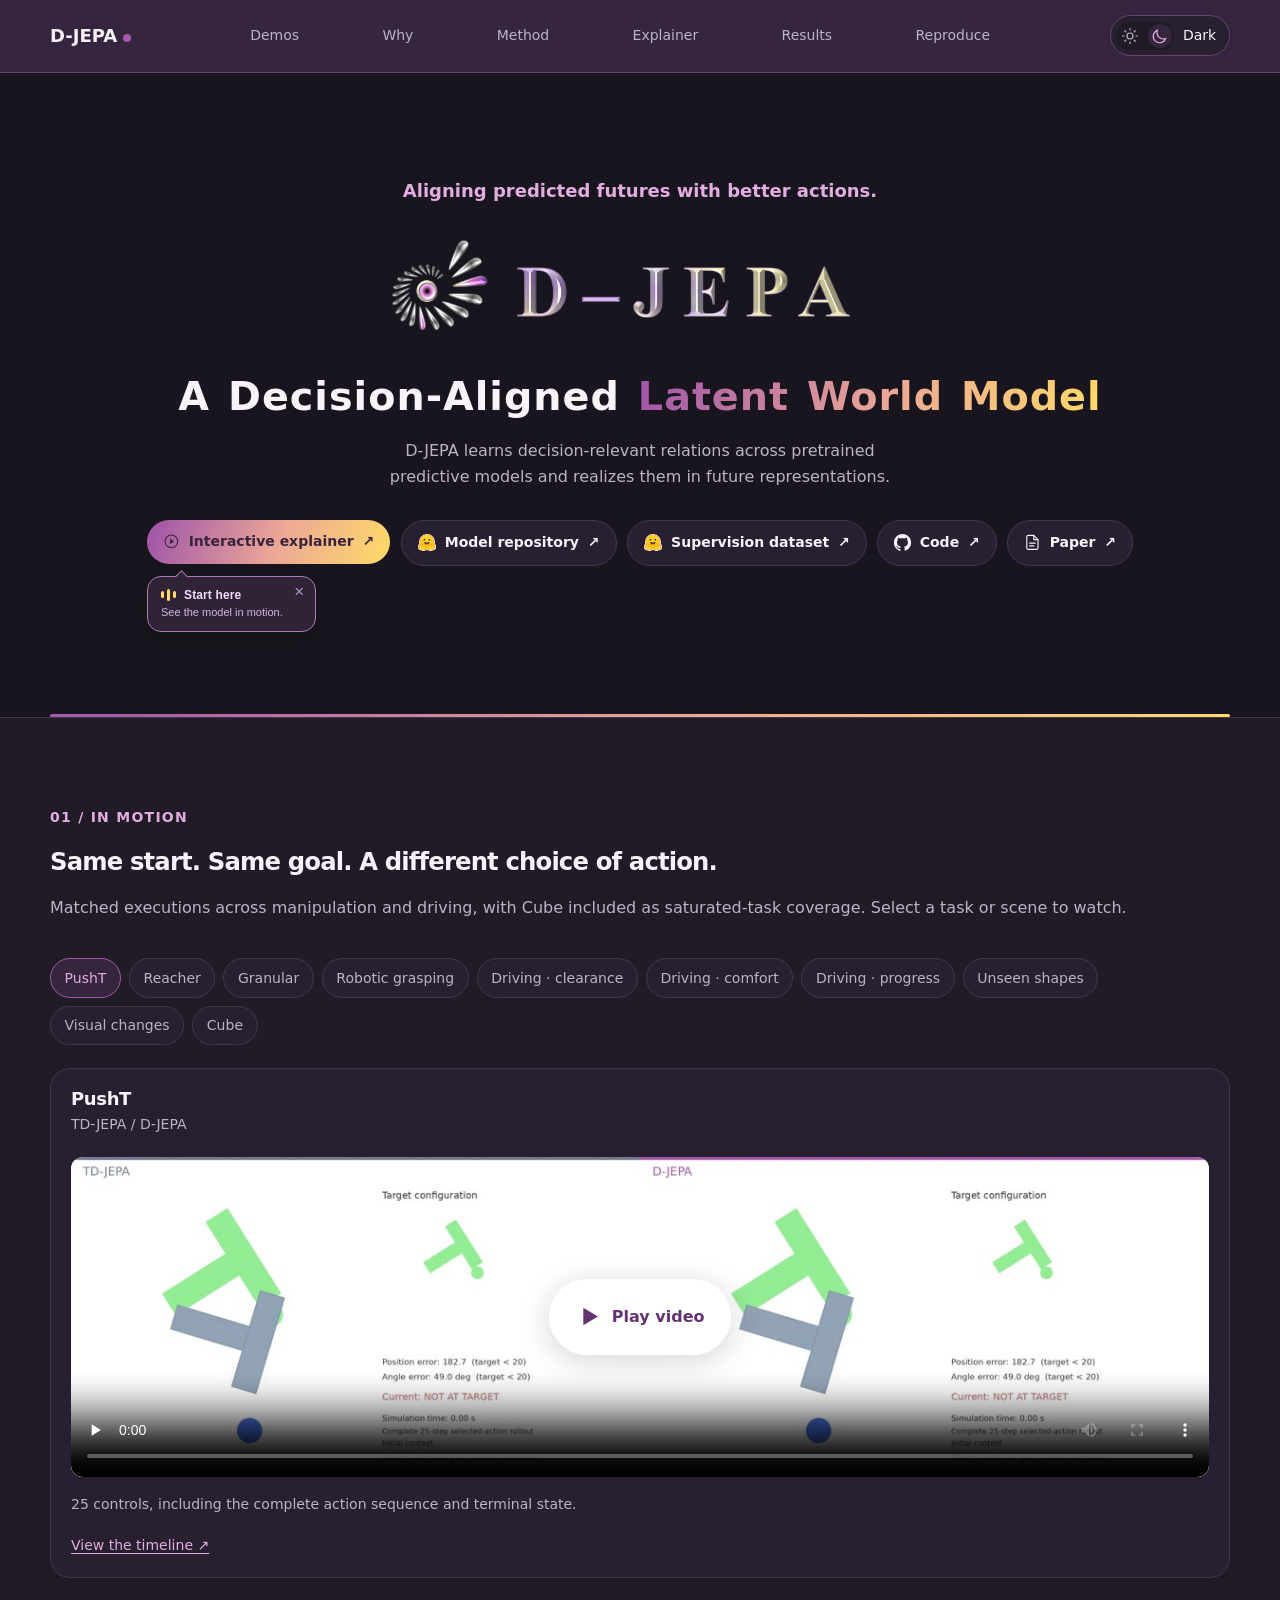
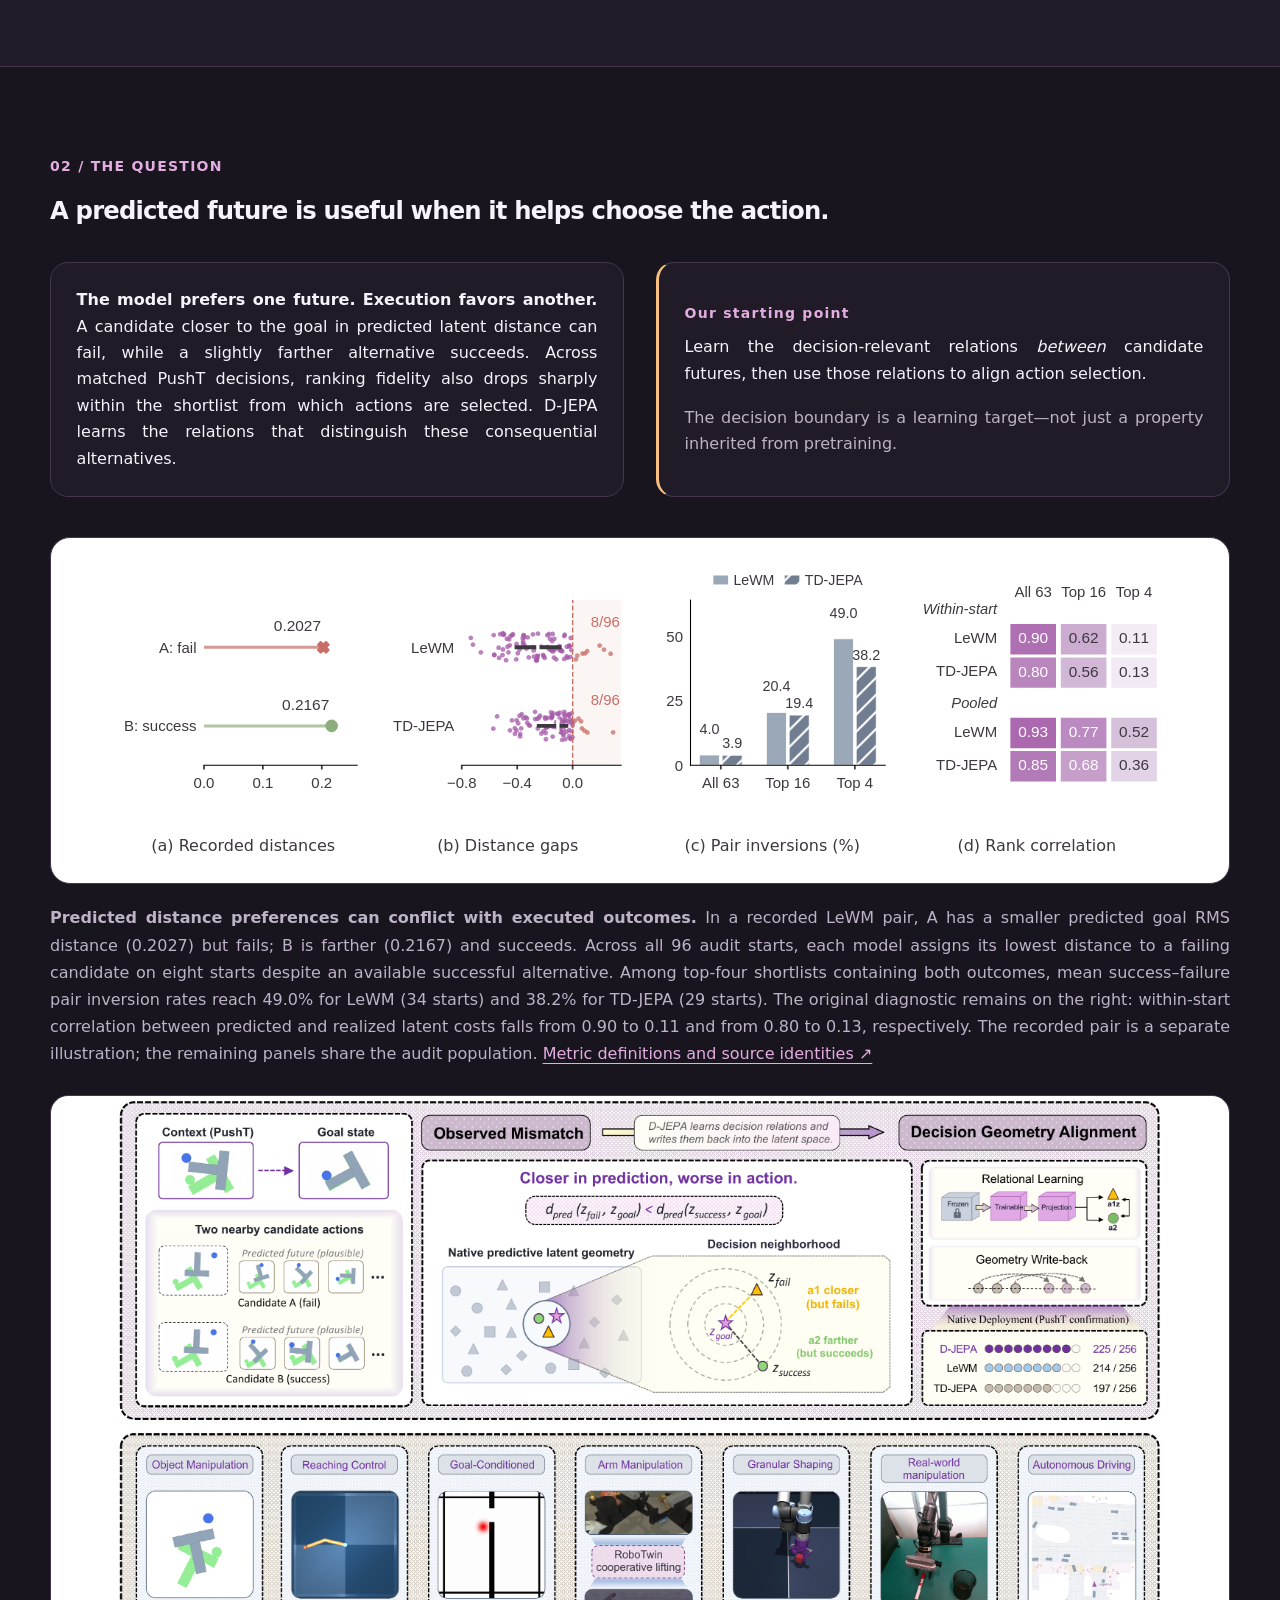
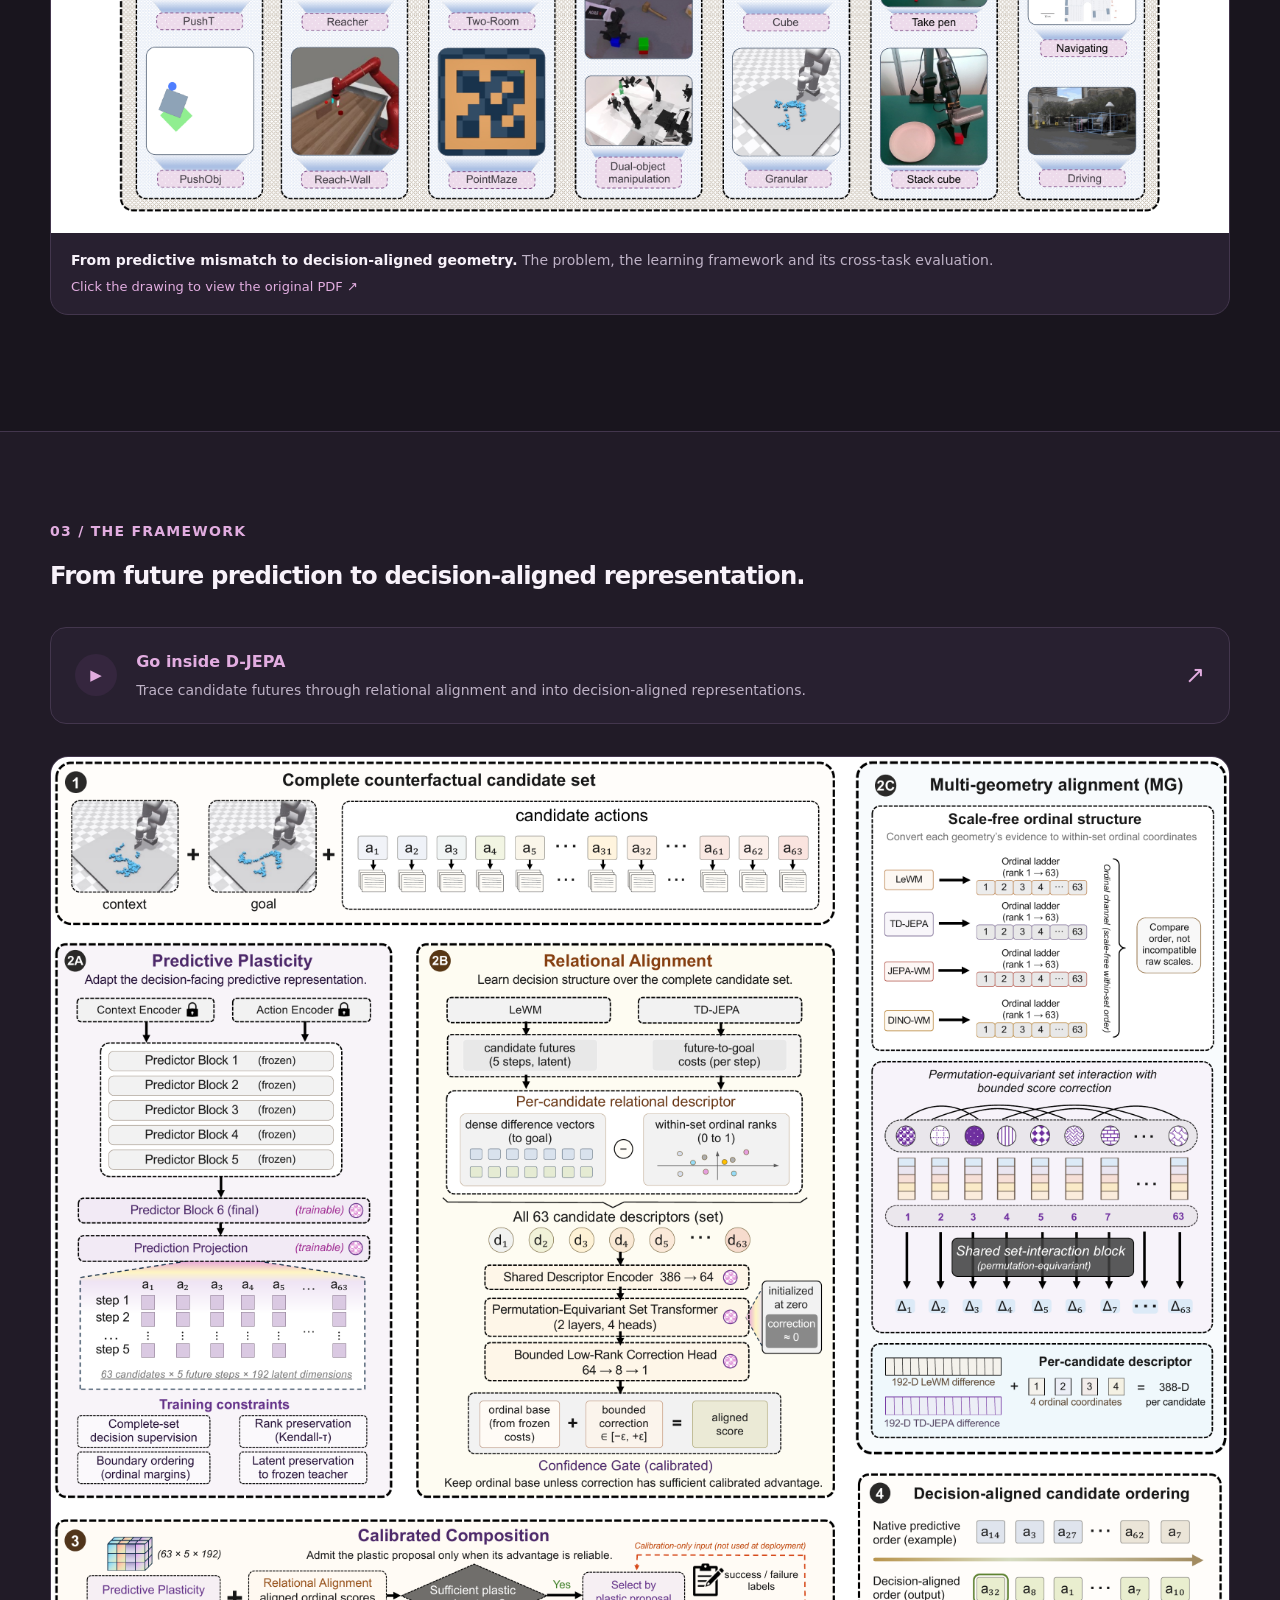
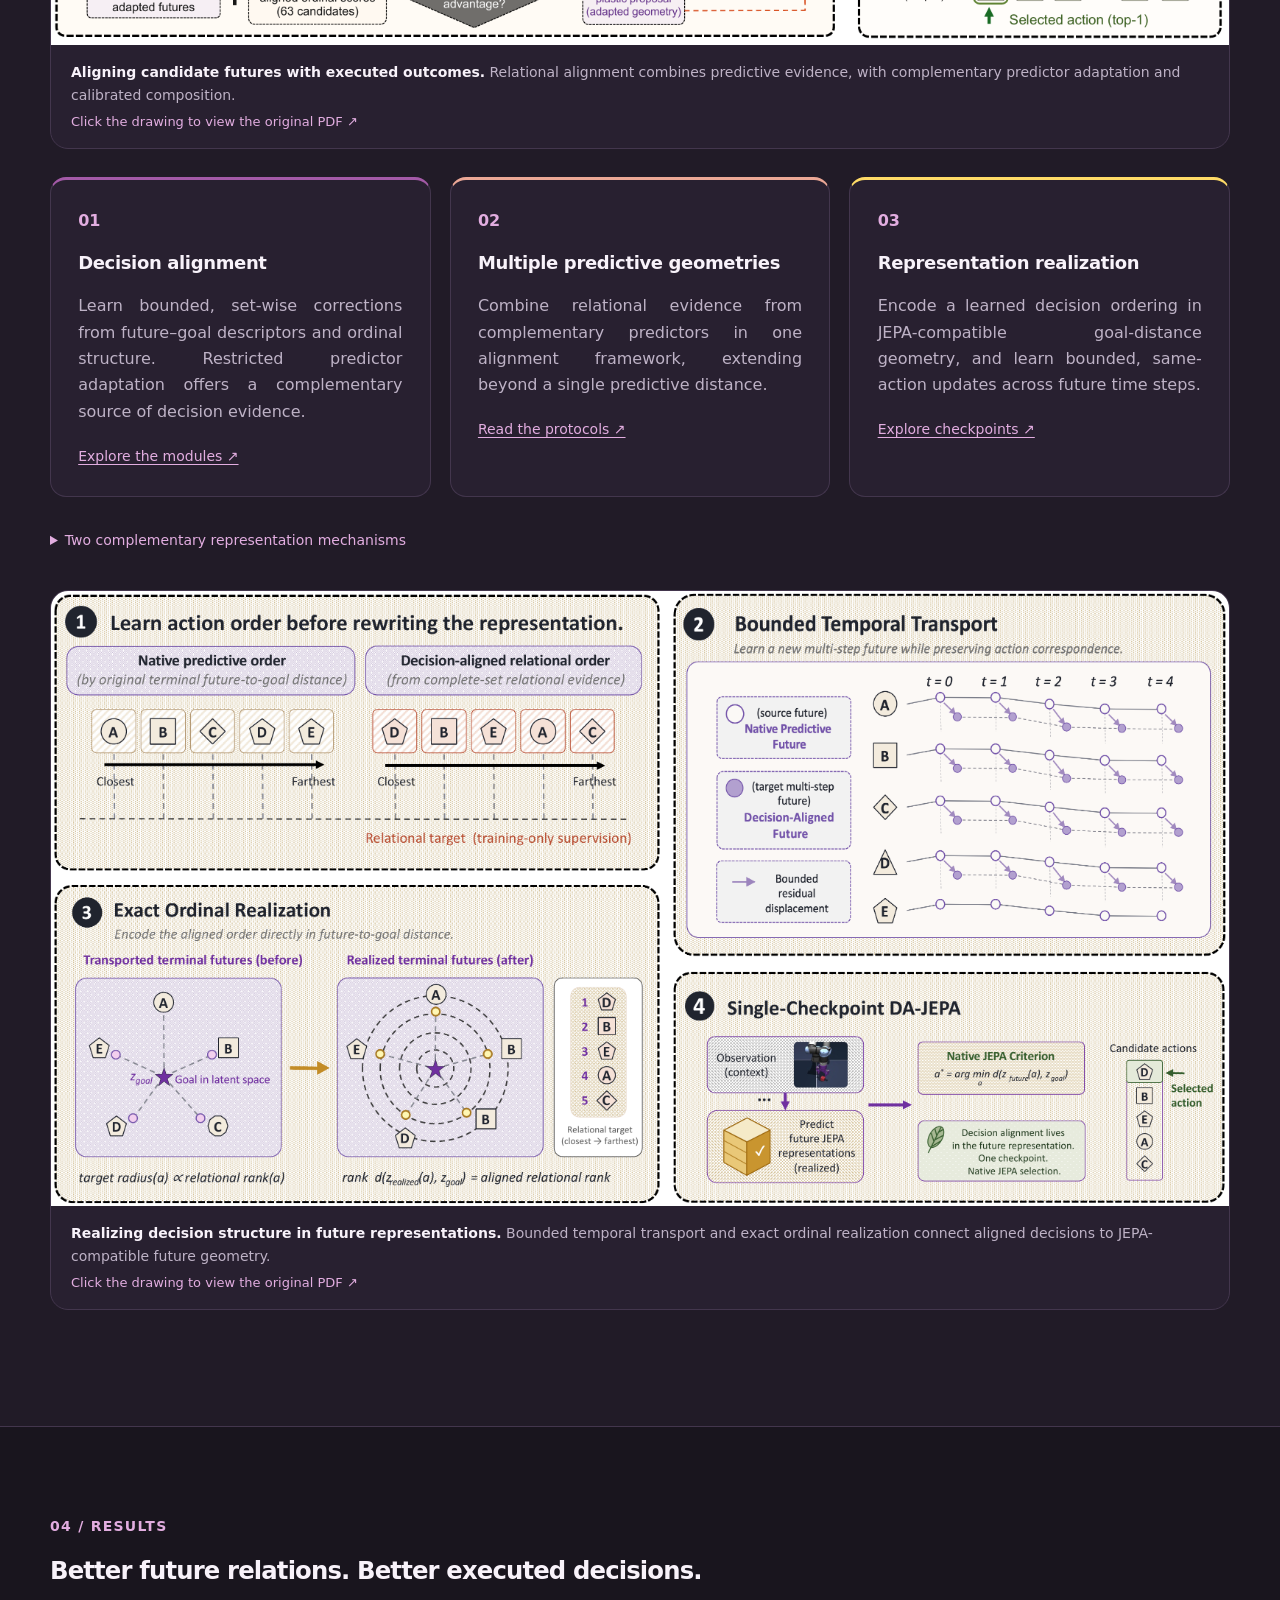
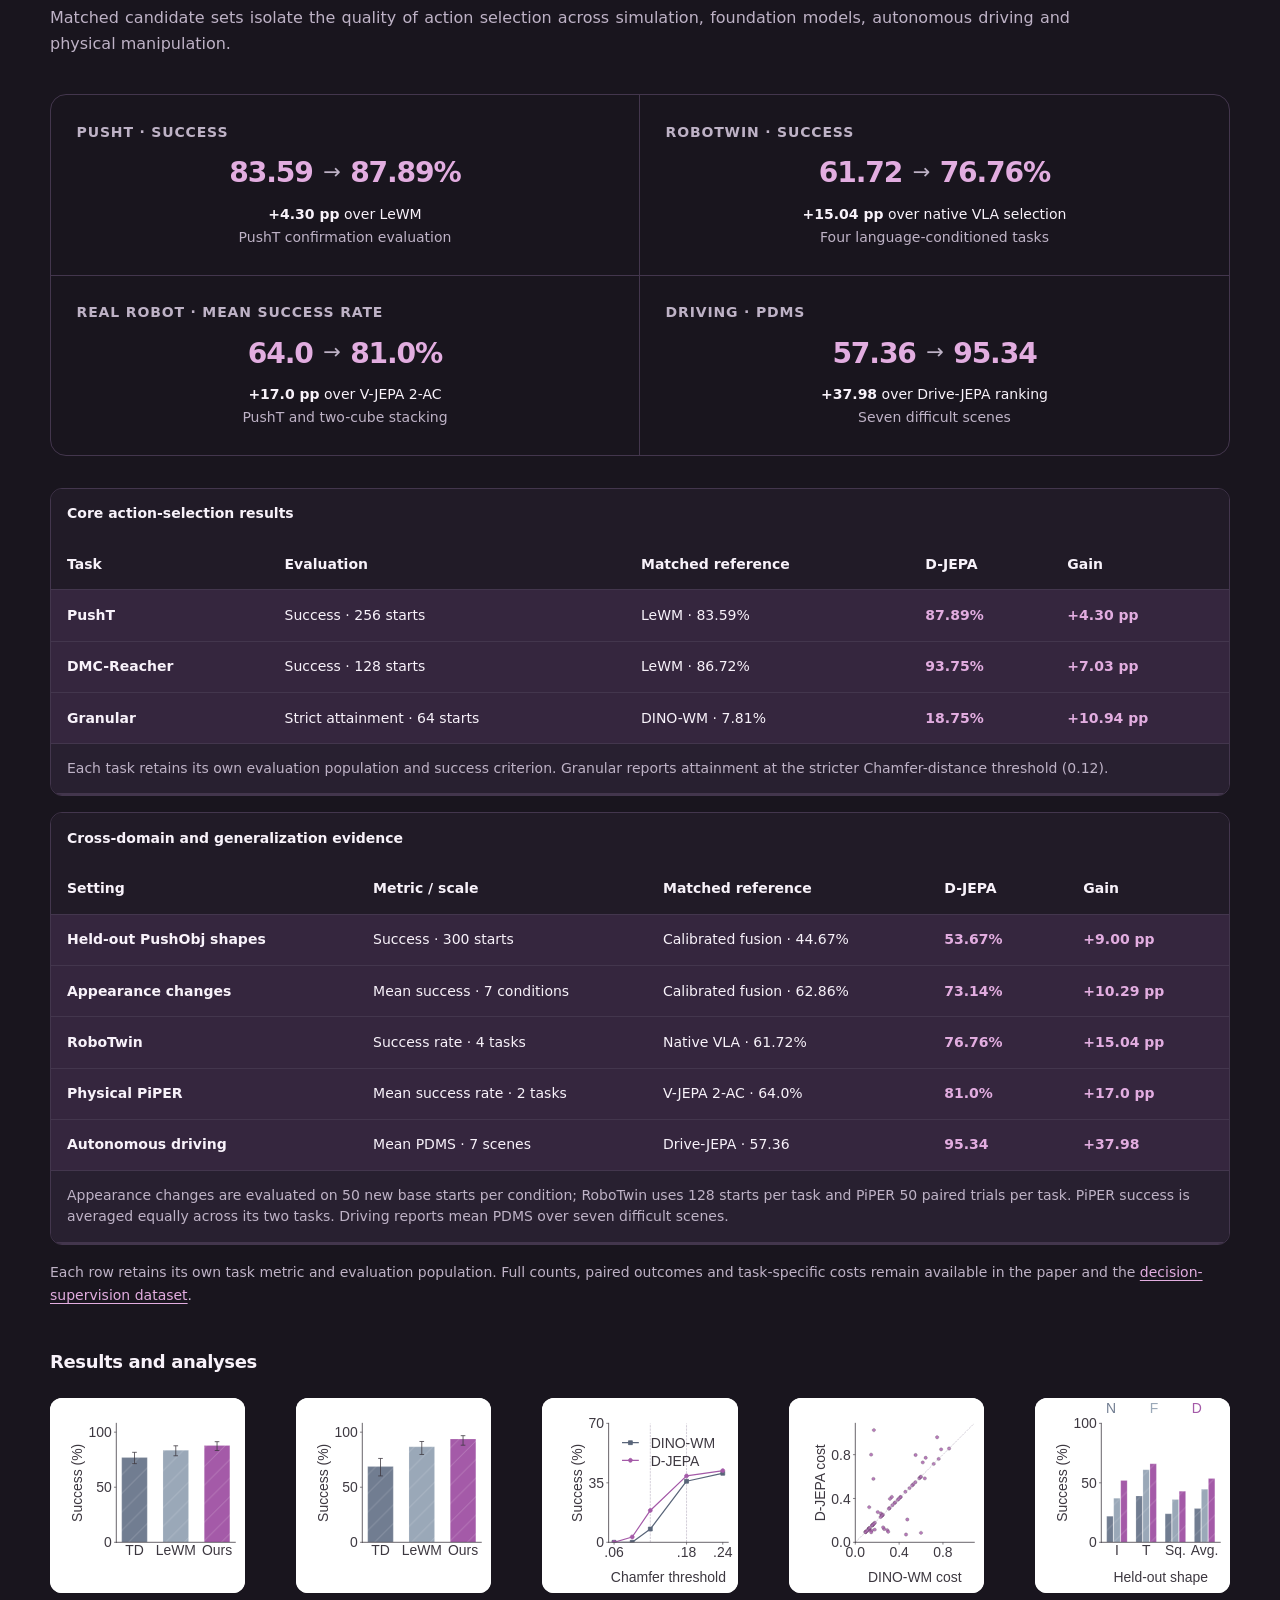
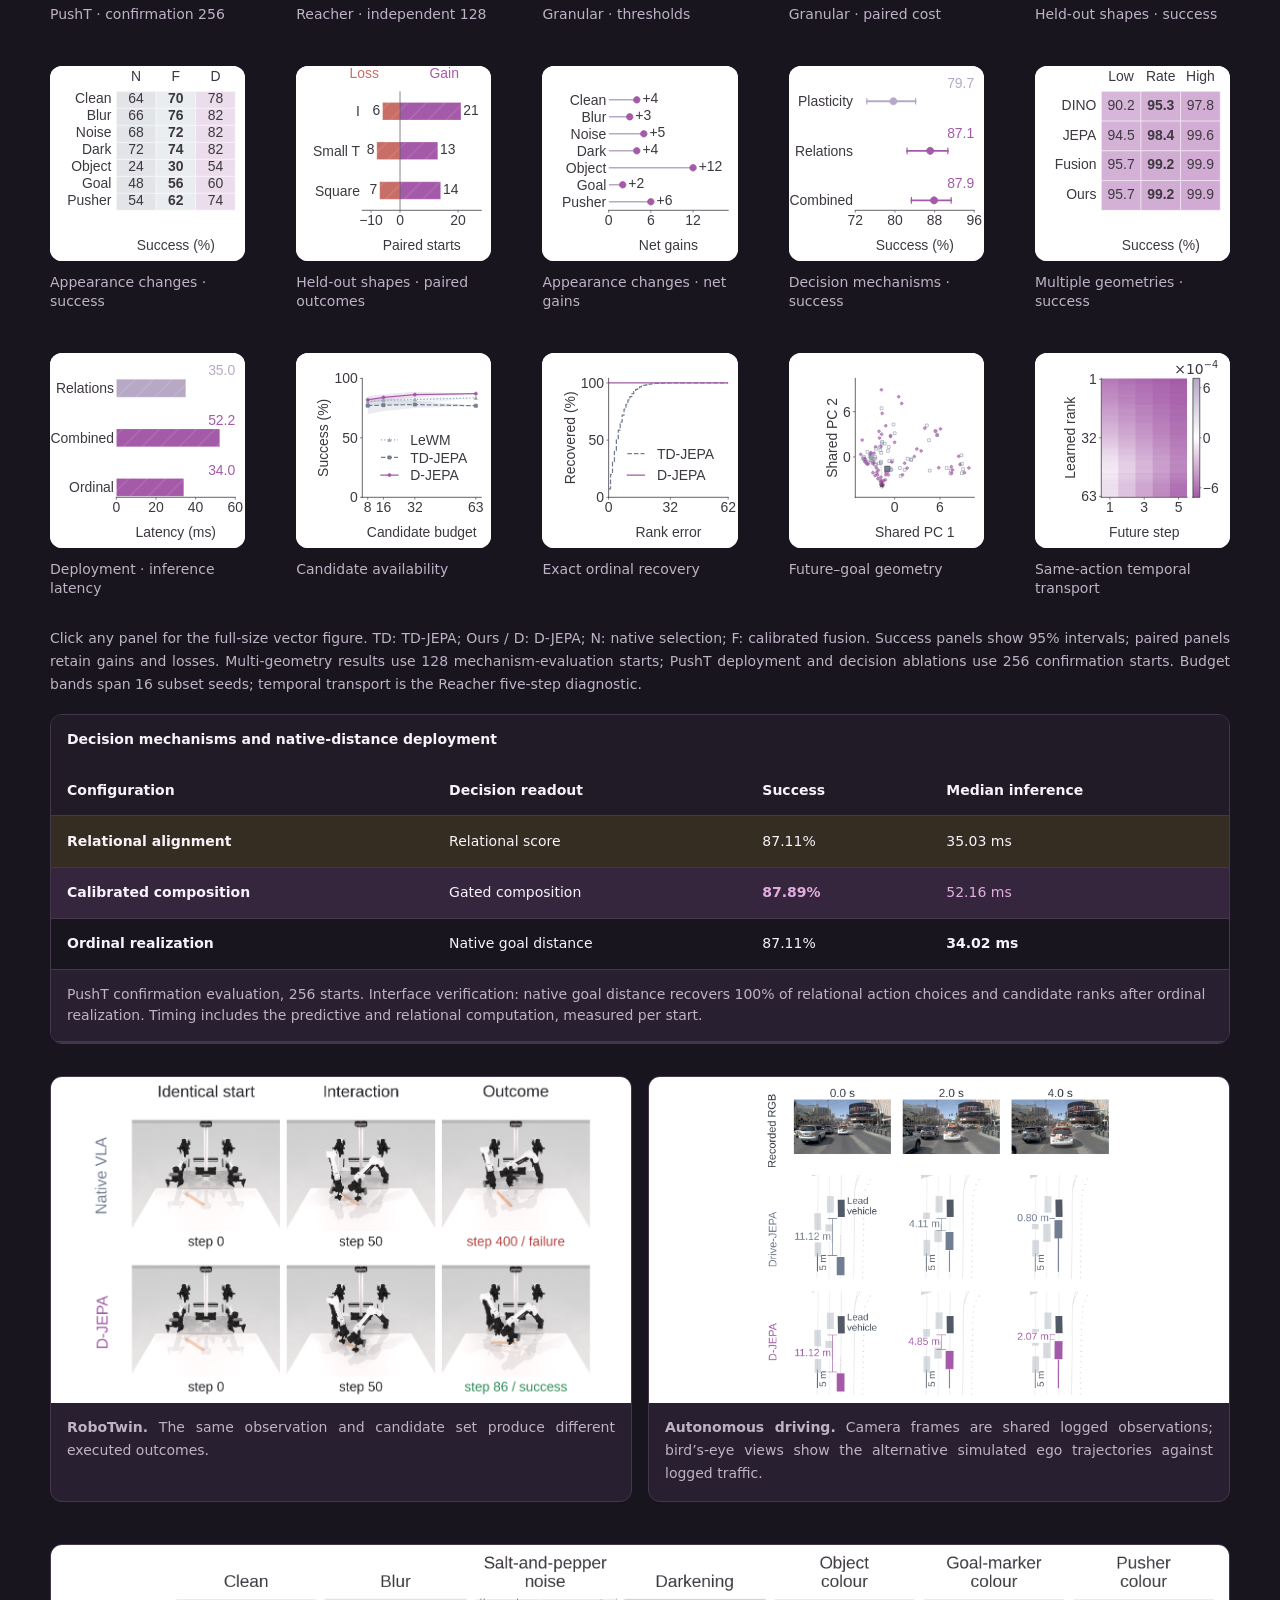
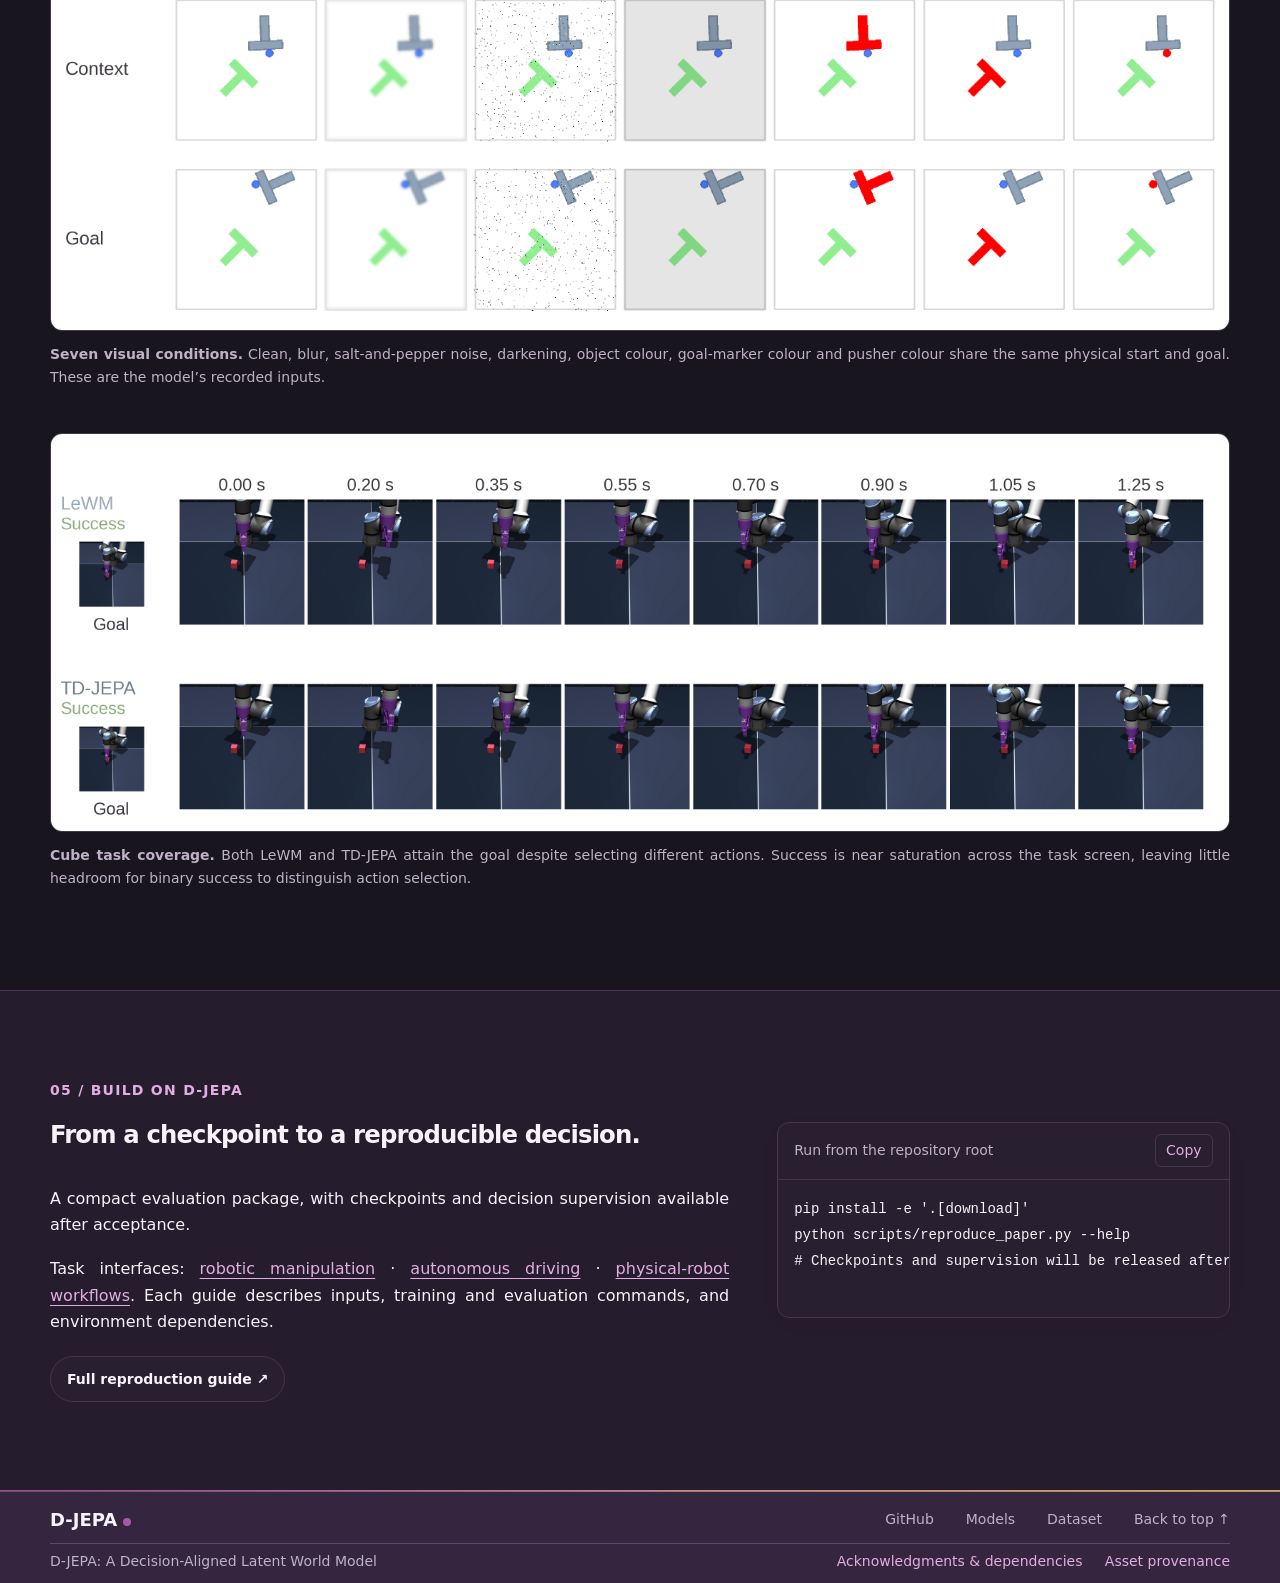
==== commit cbc4a3a1: "docs(web): refresh overview and lifting artwork" ====
--- a/docs/index.html
+++ b/docs/index.html
@@ -147,7 +147,7 @@
       </div>
       <figure class="diagnostic-evidence diagnostic-evidence--wide"><div class="diagnostic-plot-frame"><div class="diagnostic-panel-grid"><figure class="diagnostic-panel"><a href="static/images/decision_local_ranking_a.svg"><img src="static/images/decision_local_ranking_a.svg" width="720" height="743" loading="lazy" alt="Recorded LeWM distances for a failing and a successful candidate"></a><figcaption>(a) Recorded distances</figcaption></figure><figure class="diagnostic-panel"><a href="static/images/decision_local_ranking_b.svg"><img src="static/images/decision_local_ranking_b.svg" width="720" height="743" loading="lazy" alt="Normalized success–failure distance gaps across 96 starts"></a><figcaption>(b) Distance gaps</figcaption></figure><figure class="diagnostic-panel"><a href="static/images/decision_local_ranking_c.svg"><img src="static/images/decision_local_ranking_c.svg" width="720" height="743" loading="lazy" alt="Success–failure pair inversion rates by shortlist size"></a><figcaption>(c) Pair inversions (%)</figcaption></figure><figure class="diagnostic-panel"><a href="static/images/decision_local_ranking_d.svg"><img src="static/images/decision_local_ranking_d.svg" width="720" height="743" loading="lazy" alt="Predicted–realized latent-cost rank correlations"></a><figcaption>(d) Rank correlation</figcaption></figure></div></div><figcaption><b>Predicted distance preferences can conflict with executed outcomes.</b> In a recorded LeWM pair, A has a smaller predicted goal RMS distance (0.2027) but fails; B is farther (0.2167) and succeeds. Across all 96 audit starts, each model assigns its lowest distance to a failing candidate on eight starts despite an available successful alternative. Among top-four shortlists containing both outcomes, mean success–failure pair inversion rates reach 49.0% for LeWM (34 starts) and 38.2% for TD-JEPA (29 starts). The original diagnostic remains on the right: within-start correlation between predicted and realized latent costs falls from 0.90 to 0.11 and from 0.80 to 0.13, respectively. The recorded pair is a separate illustration; the remaining panels share the audit population. <a href="static/data/decision_local_ranking.json">Metric definitions and source identities ↗</a></figcaption></figure>
       <figure class="paper-artwork" data-figure="overview">
-        <a href="static/images/paper-artwork/overview.pdf" target="_blank" rel="noopener" aria-label="Open the overview as an original PDF"><img src="static/images/paper-artwork/overview.webp" width="3200" height="2189" loading="lazy" alt="D-JEPA overview: predicted goal distance can favor a failing action; relational learning and geometry write-back align decisions across physical tasks."></a>
+        <a href="static/images/paper-artwork/overview.pdf" target="_blank" rel="noopener" aria-label="Open the overview as an original PDF"><img src="static/images/paper-artwork/overview.webp" width="3200" height="2001" loading="lazy" alt="D-JEPA overview: predicted goal distance can favor a failing action; relational learning and geometry write-back align decisions across physical tasks."></a>
         <figcaption><strong>From predictive mismatch to decision-aligned geometry.</strong> The problem, the learning framework and its cross-task evaluation. <span>Click the drawing to view the original PDF ↗</span></figcaption>
       </figure>
     </section>
@@ -167,7 +167,7 @@
         </div>
         <details class="protocol-note"><summary>Two complementary representation mechanisms</summary><p>PushT exact realization preserves earlier futures and encodes terminal ordering while retaining its embedded predictive and relational computation. Reacher learns same-action five-step future updates; its reported physical decisions use the relational selector. These experiments establish complementary mechanisms and do not imply a newly evaluated combined checkpoint or single-backbone distillation.</p></details>
         <figure class="paper-artwork" data-figure="representation">
-          <a href="static/images/paper-artwork/representation.pdf" target="_blank" rel="noopener" aria-label="Open the representation-lifting diagram as an original PDF"><img src="static/images/paper-artwork/representation.webp" width="3200" height="1695" loading="lazy" alt="Representation lifting: bounded temporal transport and exact ordinal realization express learned decision structure through future latents and native goal distance."></a>
+          <a href="static/images/paper-artwork/representation.pdf" target="_blank" rel="noopener" aria-label="Open the representation-lifting diagram as an original PDF"><img src="static/images/paper-artwork/representation.webp" width="3200" height="1669" loading="lazy" alt="Representation lifting: bounded temporal transport and exact ordinal realization express learned decision structure through future latents and native goal distance."></a>
           <figcaption><strong>Realizing decision structure in future representations.</strong> Bounded temporal transport and exact ordinal realization connect aligned decisions to JEPA-compatible future geometry. <span>Click the drawing to view the original PDF ↗</span></figcaption>
         </figure>
       </div>
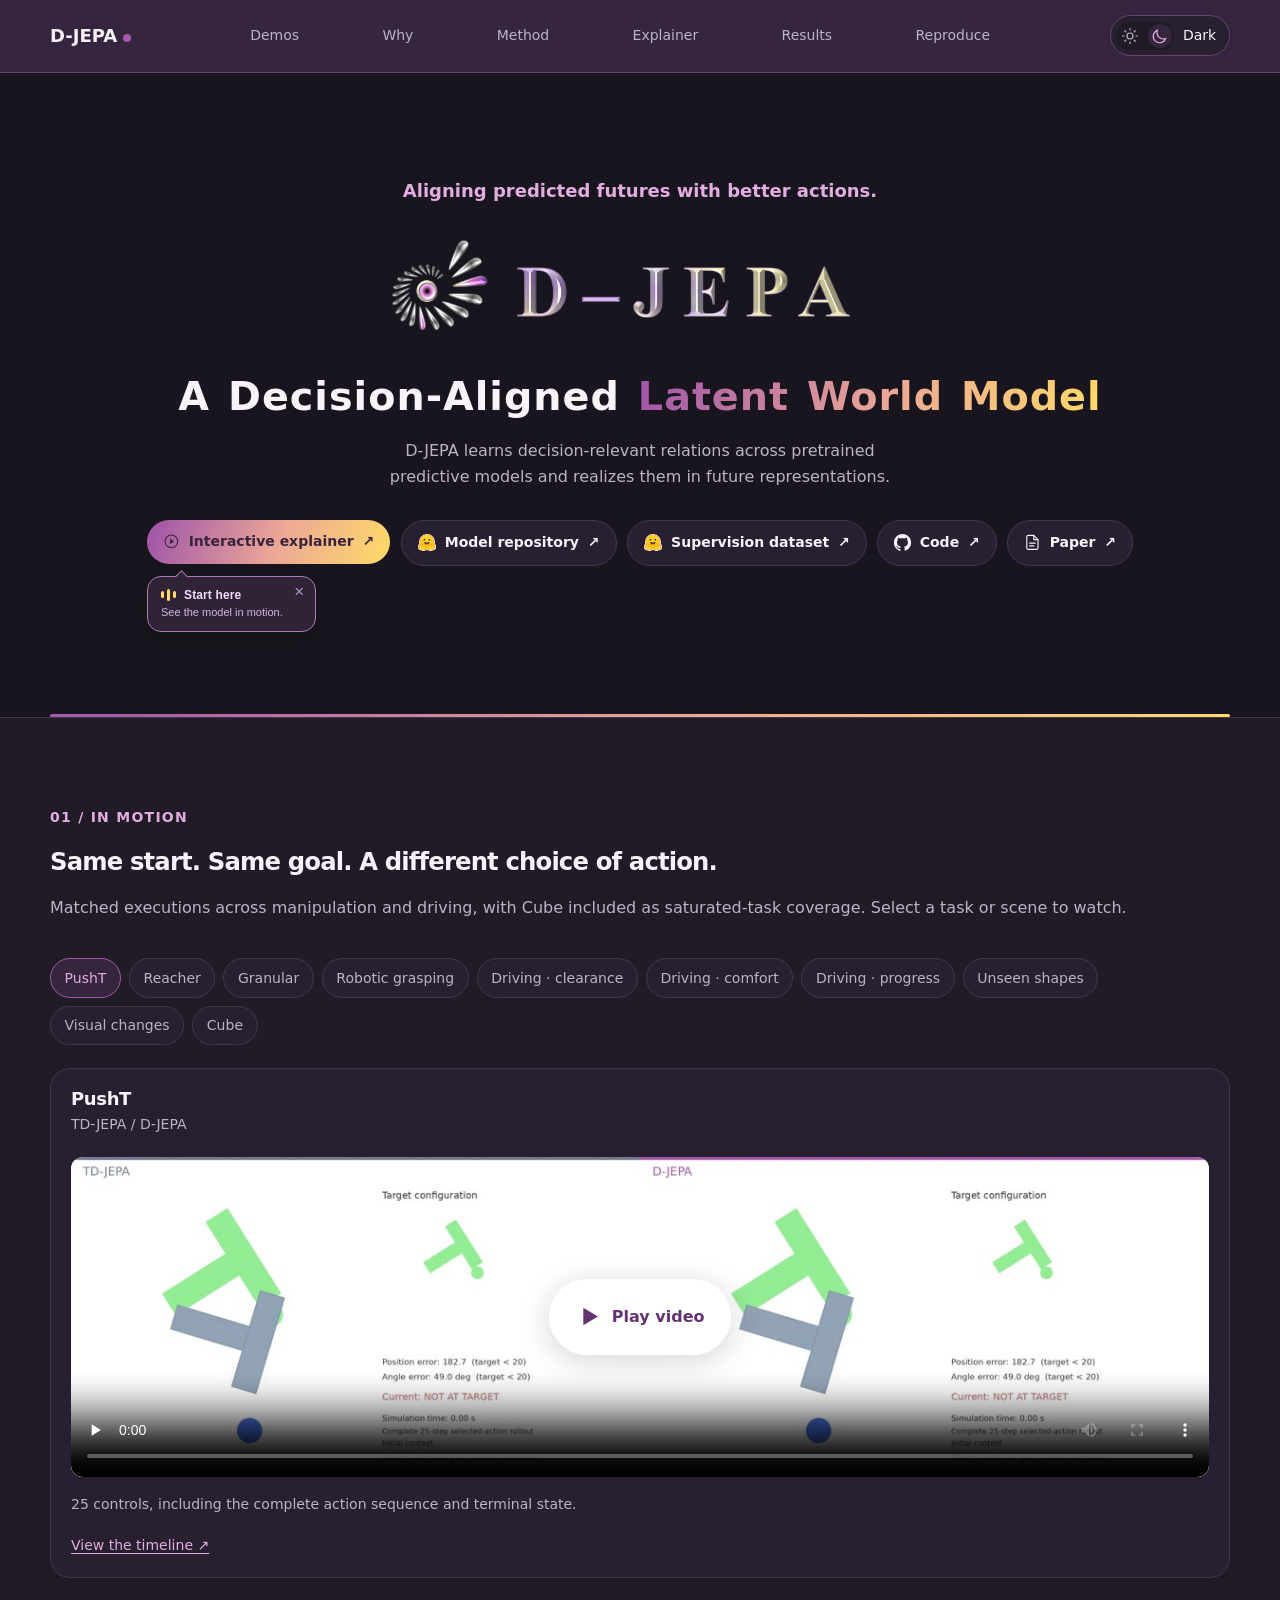
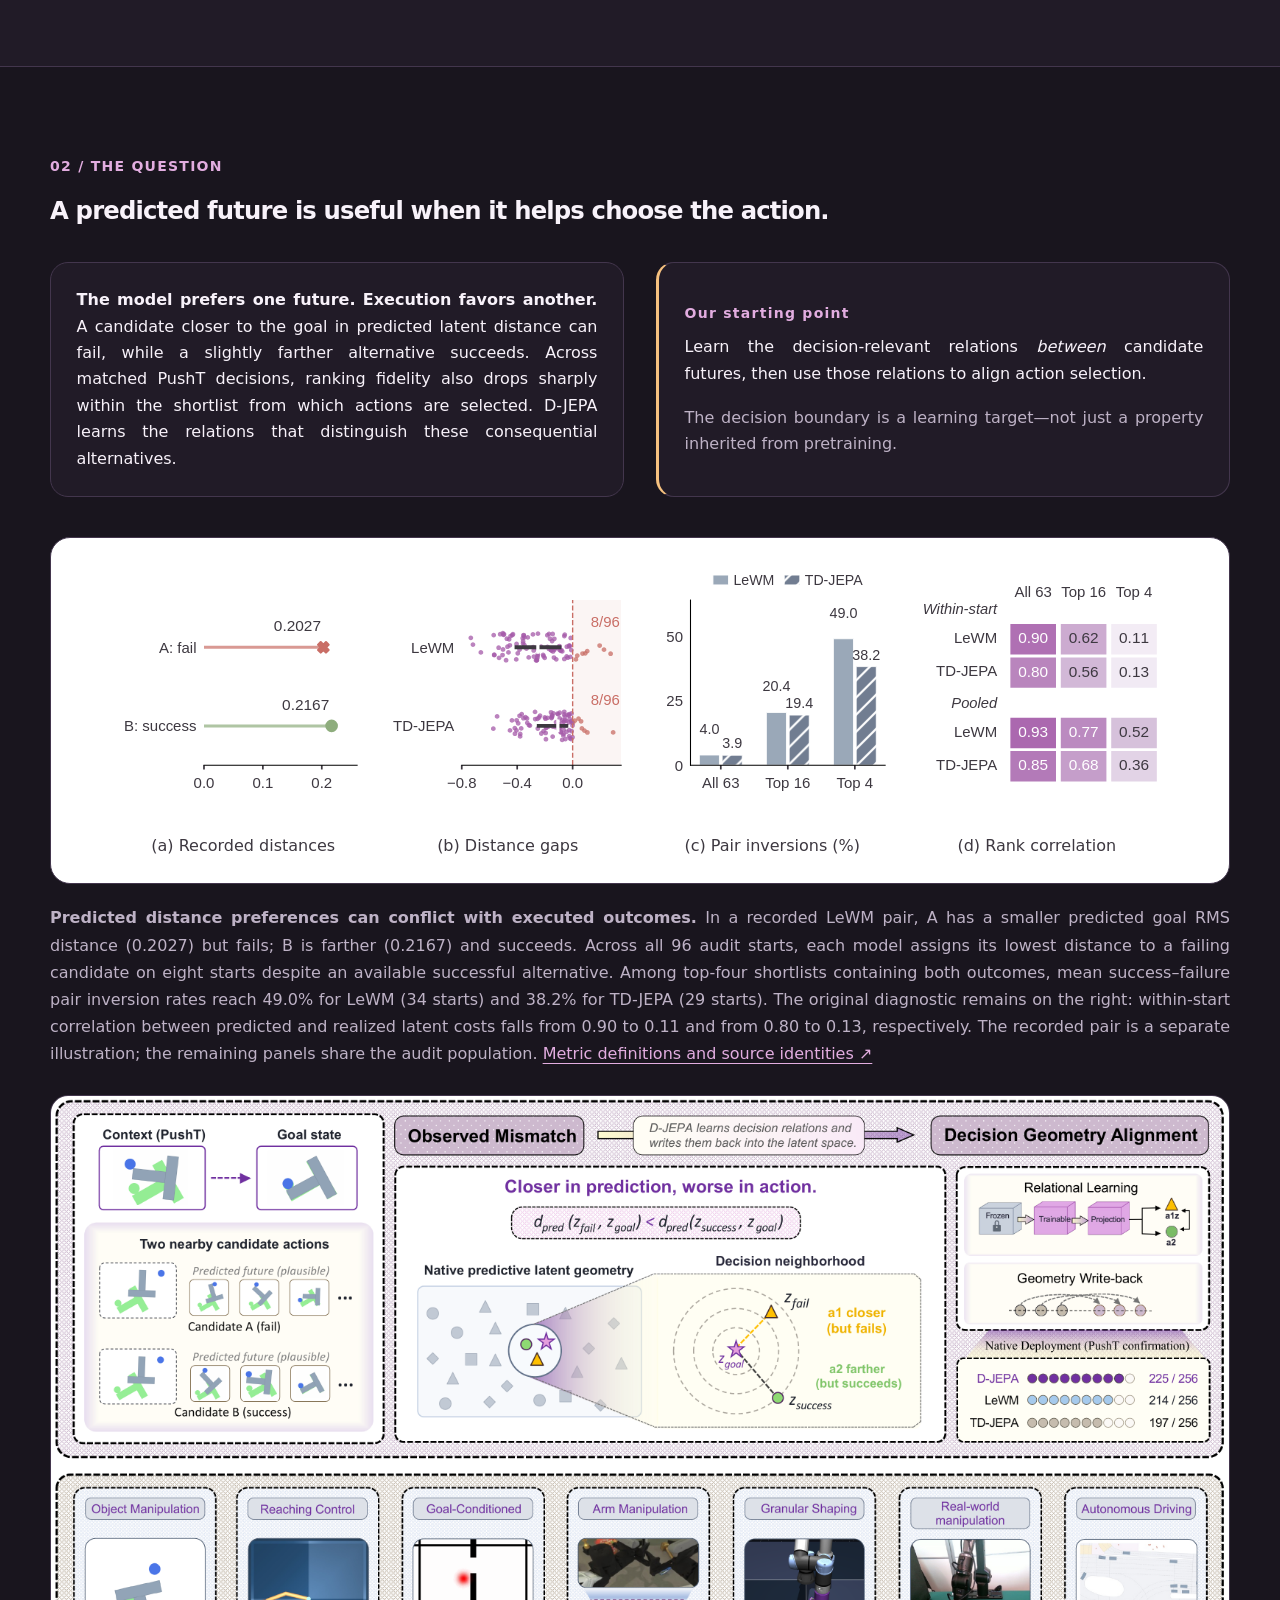
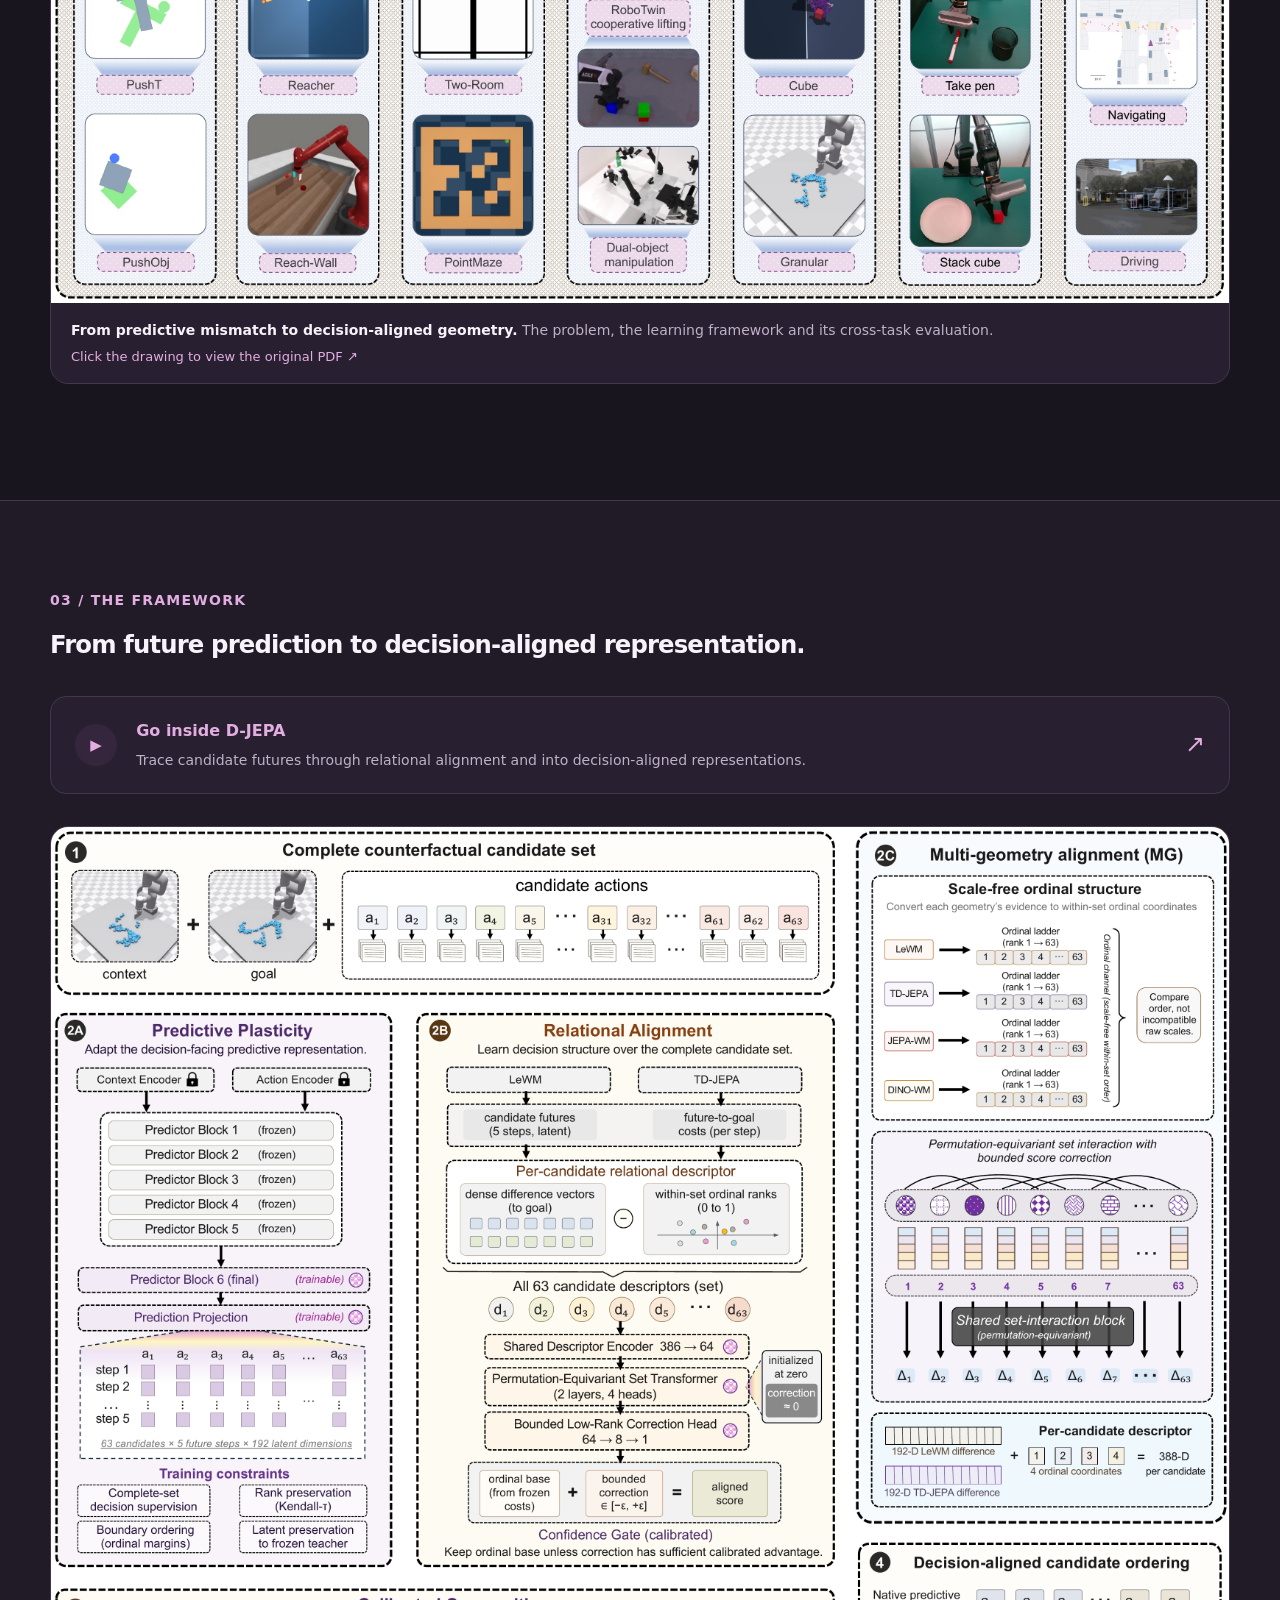
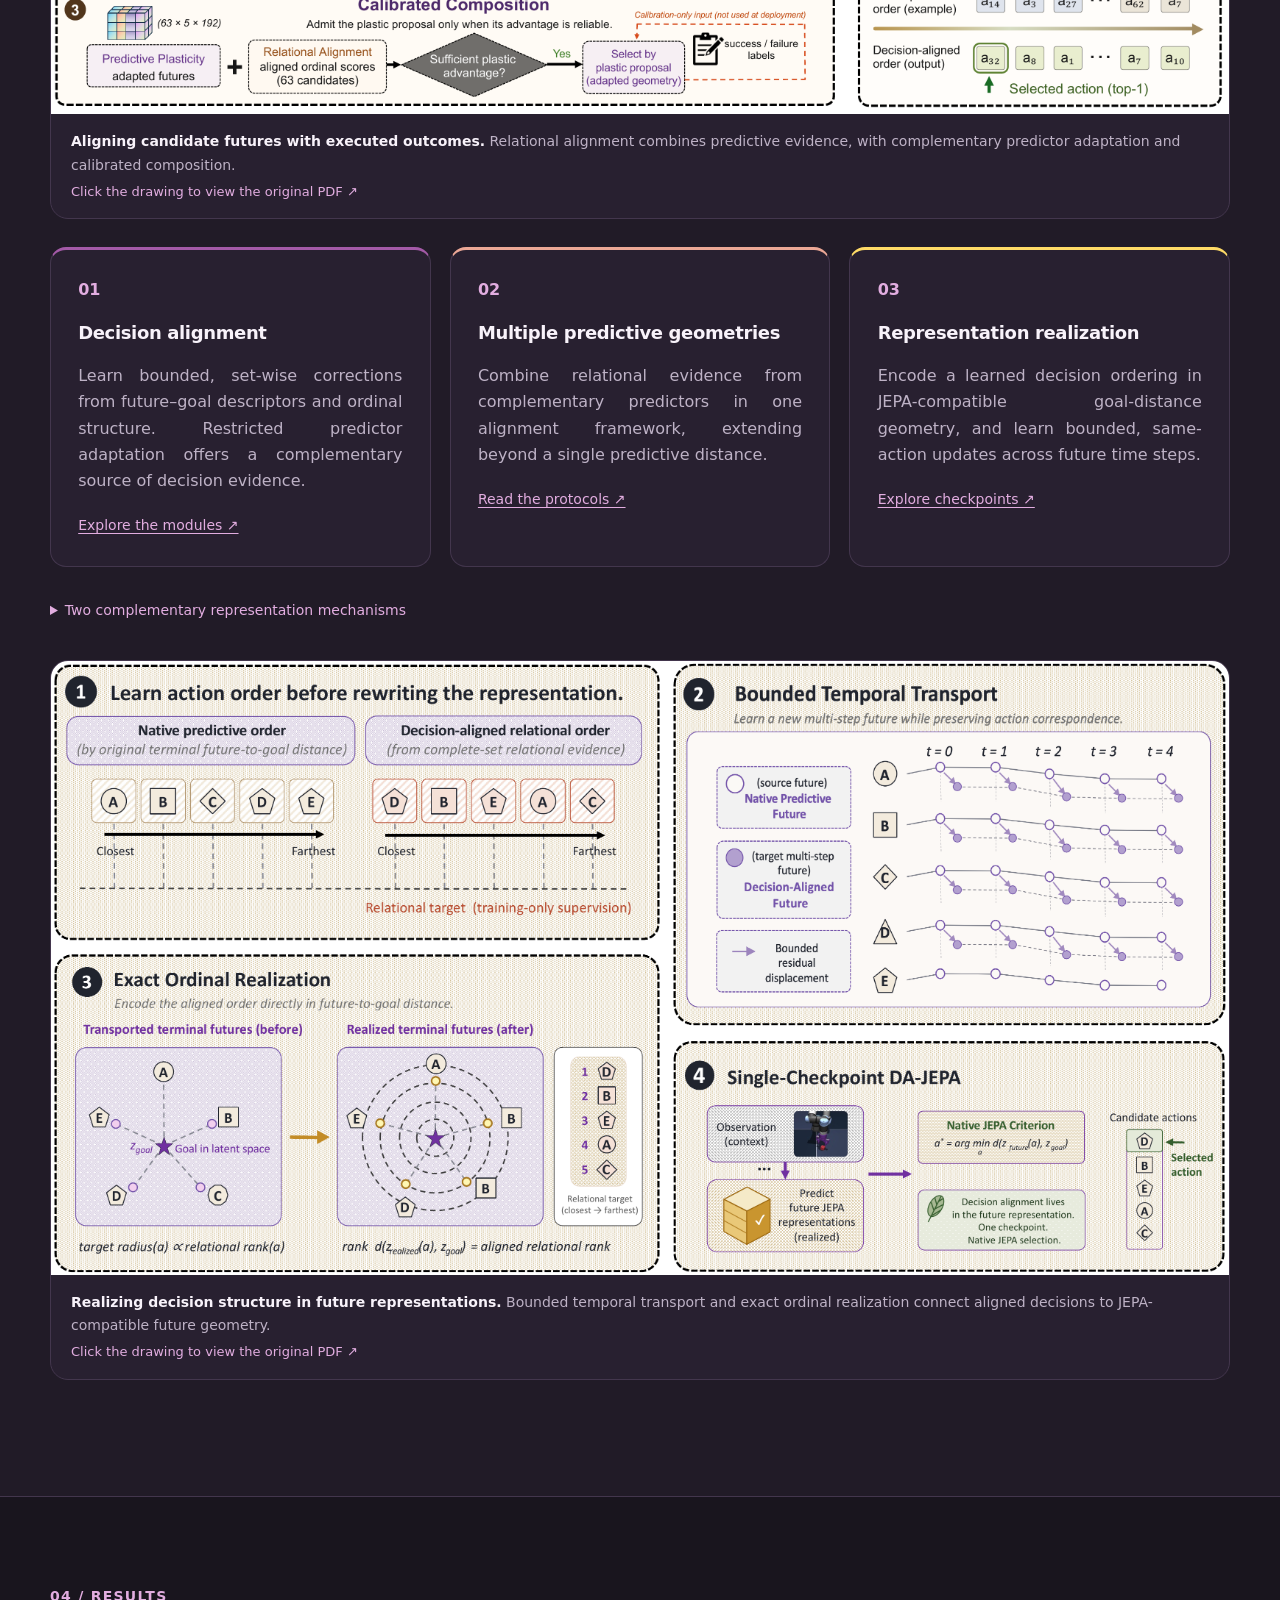
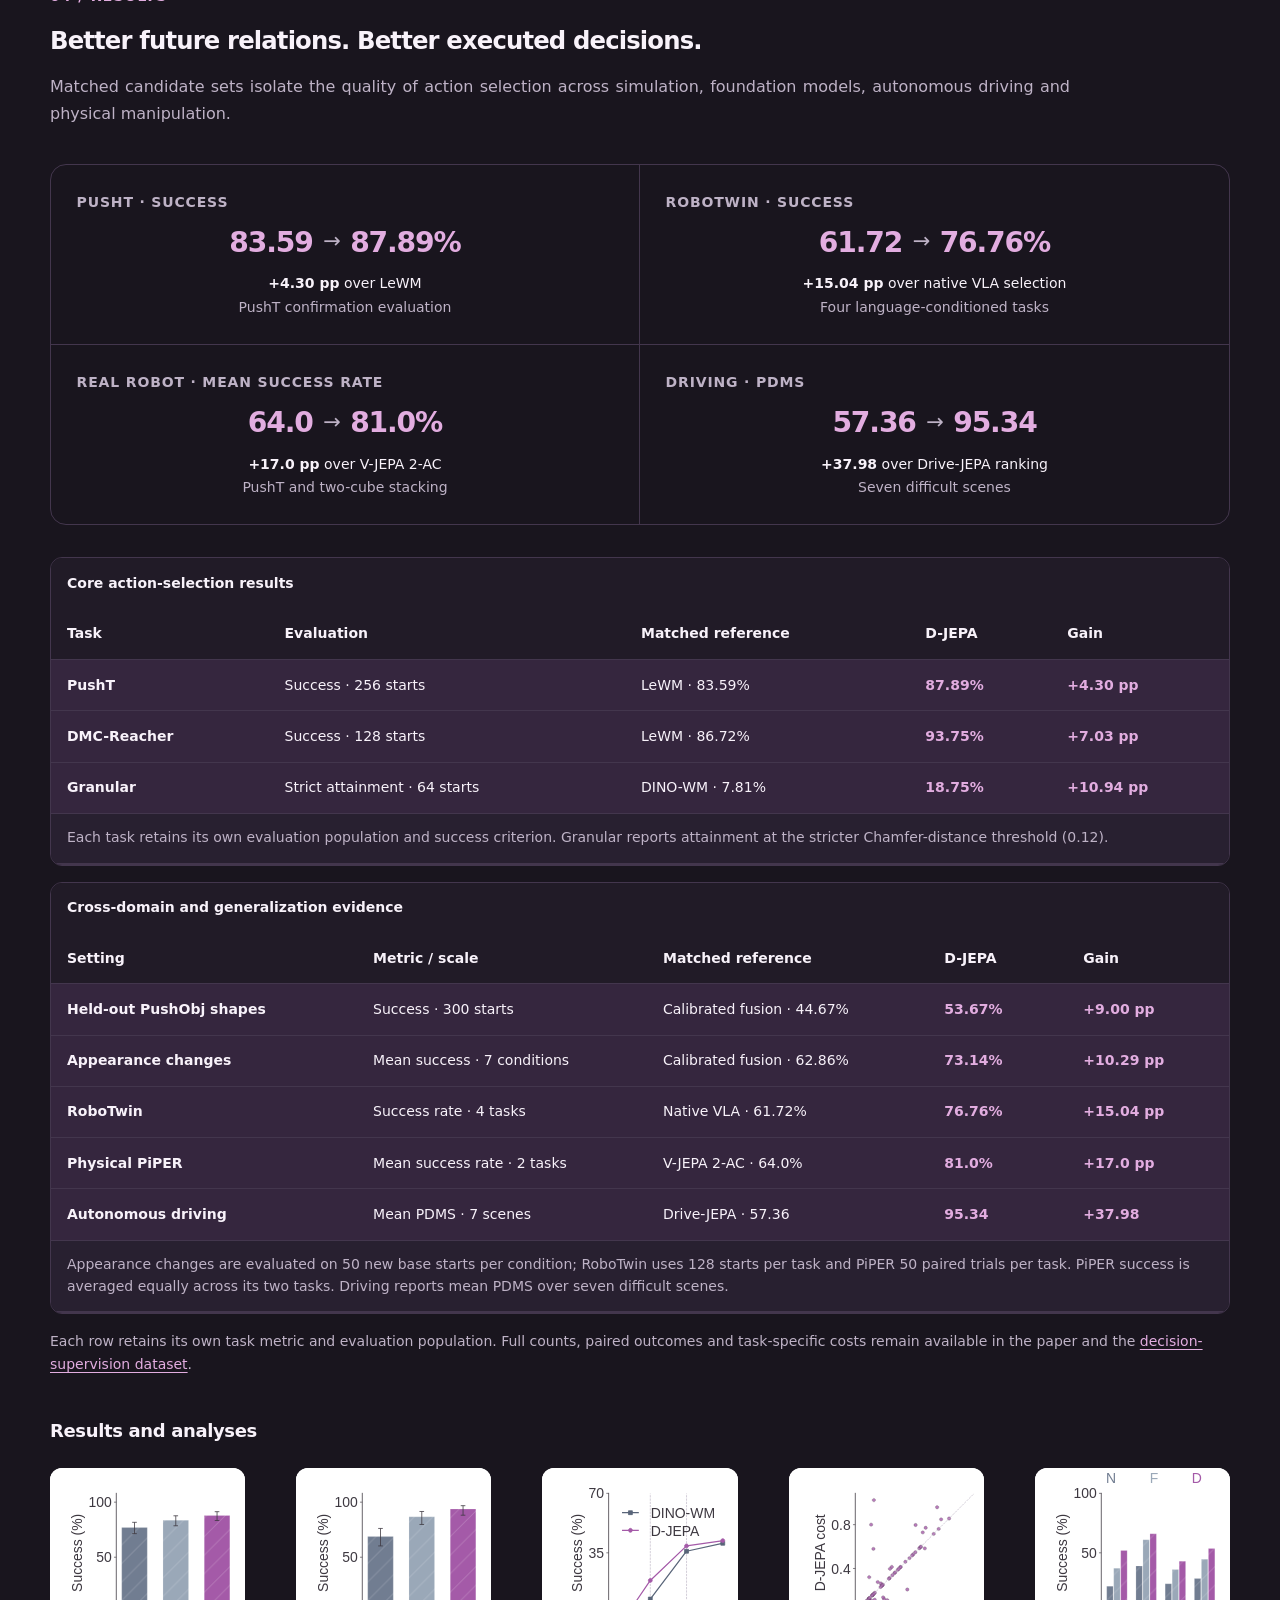
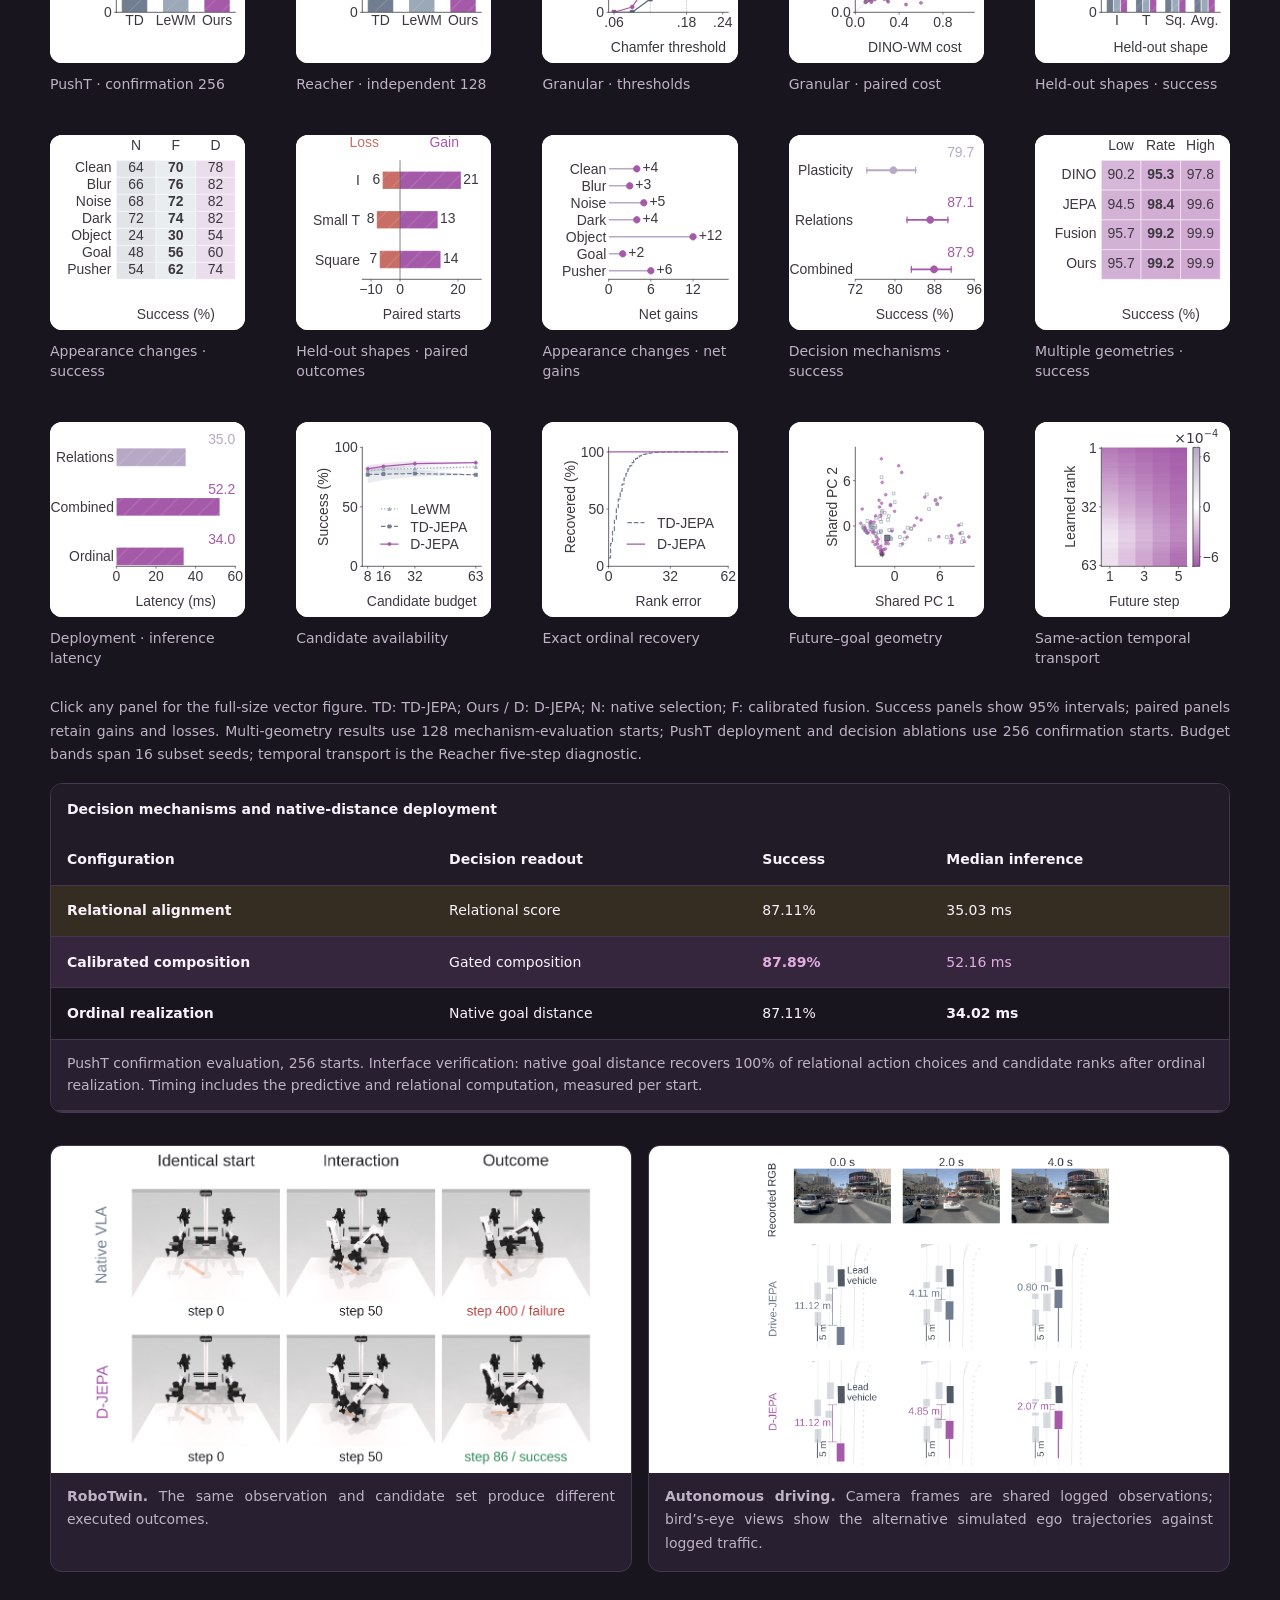
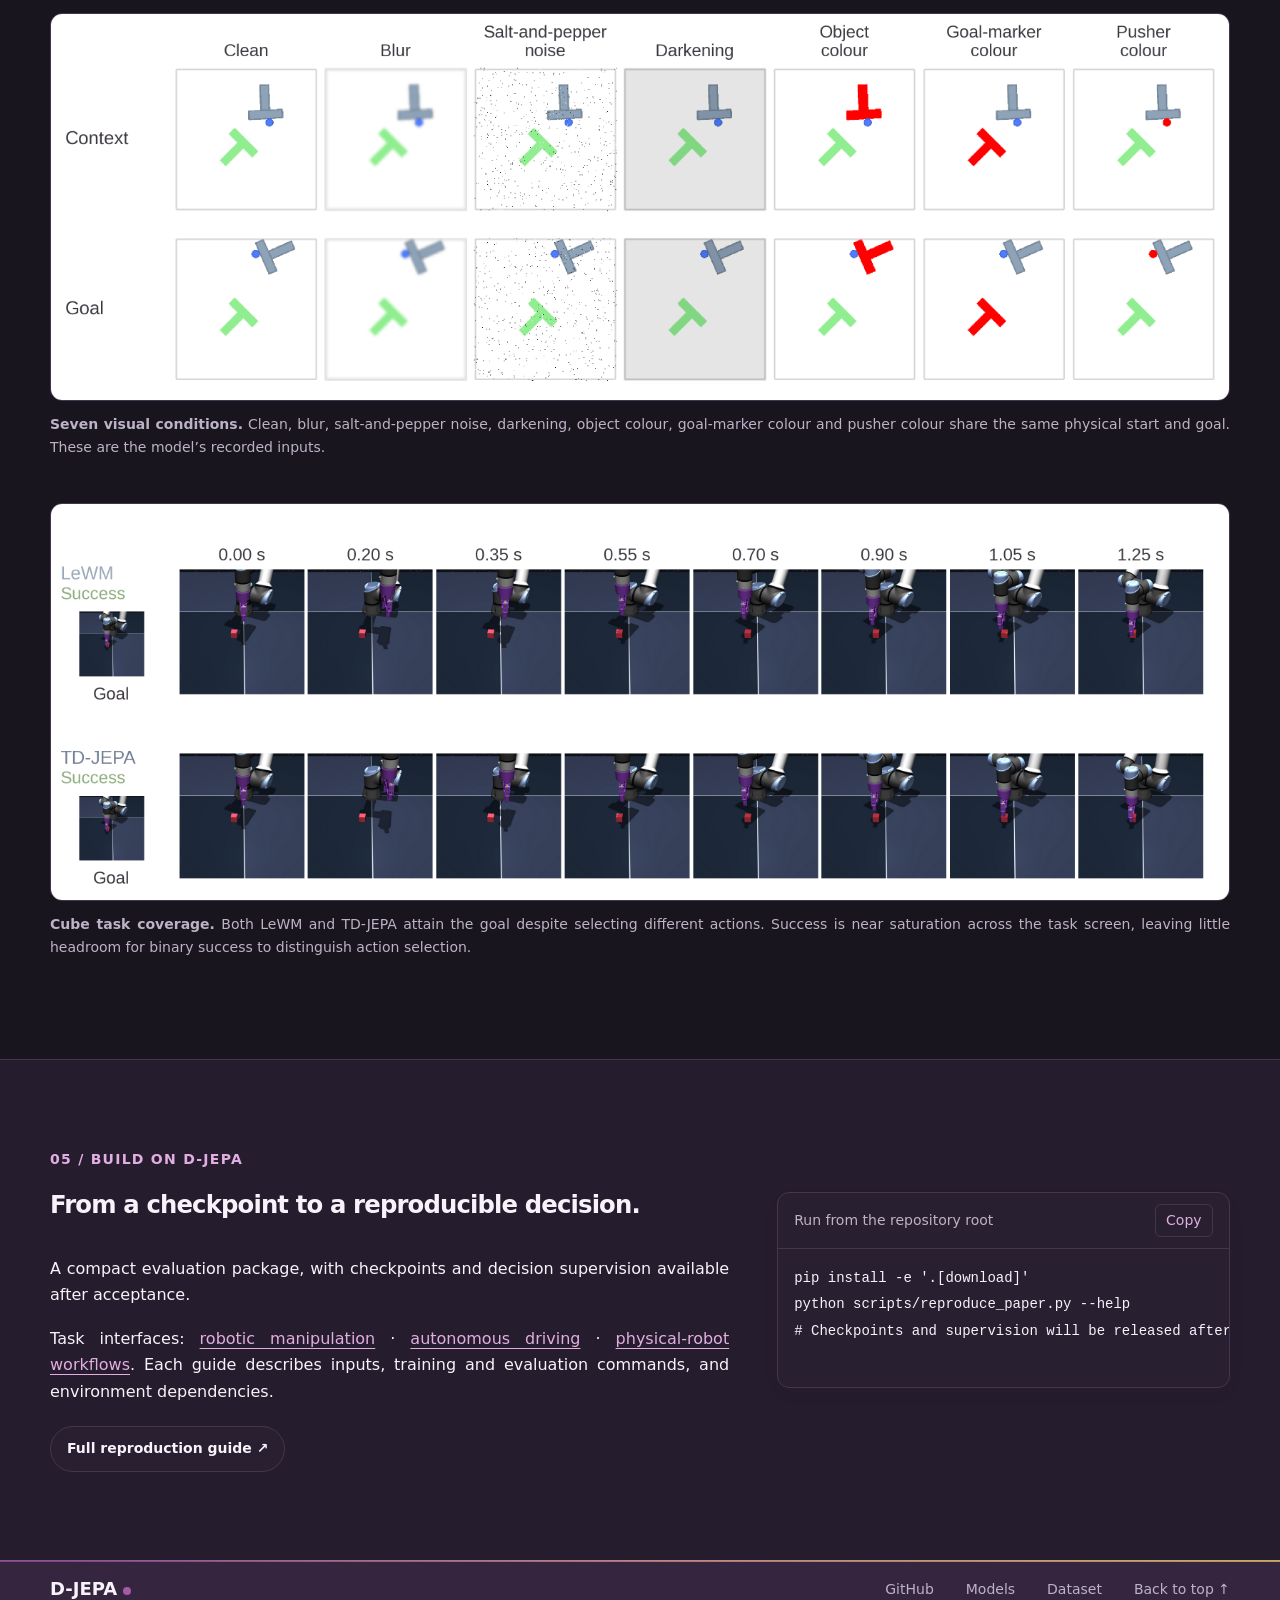
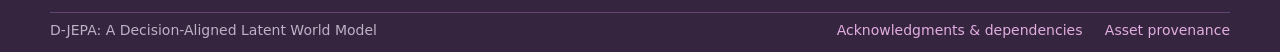
==== commit 58e96beb: "docs(web): sync latest overview drawing" ====
--- a/docs/index.html
+++ b/docs/index.html
@@ -147,7 +147,7 @@
       </div>
       <figure class="diagnostic-evidence diagnostic-evidence--wide"><div class="diagnostic-plot-frame"><div class="diagnostic-panel-grid"><figure class="diagnostic-panel"><a href="static/images/decision_local_ranking_a.svg"><img src="static/images/decision_local_ranking_a.svg" width="720" height="743" loading="lazy" alt="Recorded LeWM distances for a failing and a successful candidate"></a><figcaption>(a) Recorded distances</figcaption></figure><figure class="diagnostic-panel"><a href="static/images/decision_local_ranking_b.svg"><img src="static/images/decision_local_ranking_b.svg" width="720" height="743" loading="lazy" alt="Normalized success–failure distance gaps across 96 starts"></a><figcaption>(b) Distance gaps</figcaption></figure><figure class="diagnostic-panel"><a href="static/images/decision_local_ranking_c.svg"><img src="static/images/decision_local_ranking_c.svg" width="720" height="743" loading="lazy" alt="Success–failure pair inversion rates by shortlist size"></a><figcaption>(c) Pair inversions (%)</figcaption></figure><figure class="diagnostic-panel"><a href="static/images/decision_local_ranking_d.svg"><img src="static/images/decision_local_ranking_d.svg" width="720" height="743" loading="lazy" alt="Predicted–realized latent-cost rank correlations"></a><figcaption>(d) Rank correlation</figcaption></figure></div></div><figcaption><b>Predicted distance preferences can conflict with executed outcomes.</b> In a recorded LeWM pair, A has a smaller predicted goal RMS distance (0.2027) but fails; B is farther (0.2167) and succeeds. Across all 96 audit starts, each model assigns its lowest distance to a failing candidate on eight starts despite an available successful alternative. Among top-four shortlists containing both outcomes, mean success–failure pair inversion rates reach 49.0% for LeWM (34 starts) and 38.2% for TD-JEPA (29 starts). The original diagnostic remains on the right: within-start correlation between predicted and realized latent costs falls from 0.90 to 0.11 and from 0.80 to 0.13, respectively. The recorded pair is a separate illustration; the remaining panels share the audit population. <a href="static/data/decision_local_ranking.json">Metric definitions and source identities ↗</a></figcaption></figure>
       <figure class="paper-artwork" data-figure="overview">
-        <a href="static/images/paper-artwork/overview.pdf" target="_blank" rel="noopener" aria-label="Open the overview as an original PDF"><img src="static/images/paper-artwork/overview.webp" width="3200" height="2001" loading="lazy" alt="D-JEPA overview: predicted goal distance can favor a failing action; relational learning and geometry write-back align decisions across physical tasks."></a>
+        <a href="static/images/paper-artwork/overview.pdf" target="_blank" rel="noopener" aria-label="Open the overview as an original PDF"><img src="static/images/paper-artwork/overview.webp" width="3200" height="2190" loading="lazy" alt="D-JEPA overview: predicted goal distance can favor a failing action; relational learning and geometry write-back align decisions across physical tasks."></a>
         <figcaption><strong>From predictive mismatch to decision-aligned geometry.</strong> The problem, the learning framework and its cross-task evaluation. <span>Click the drawing to view the original PDF ↗</span></figcaption>
       </figure>
     </section>
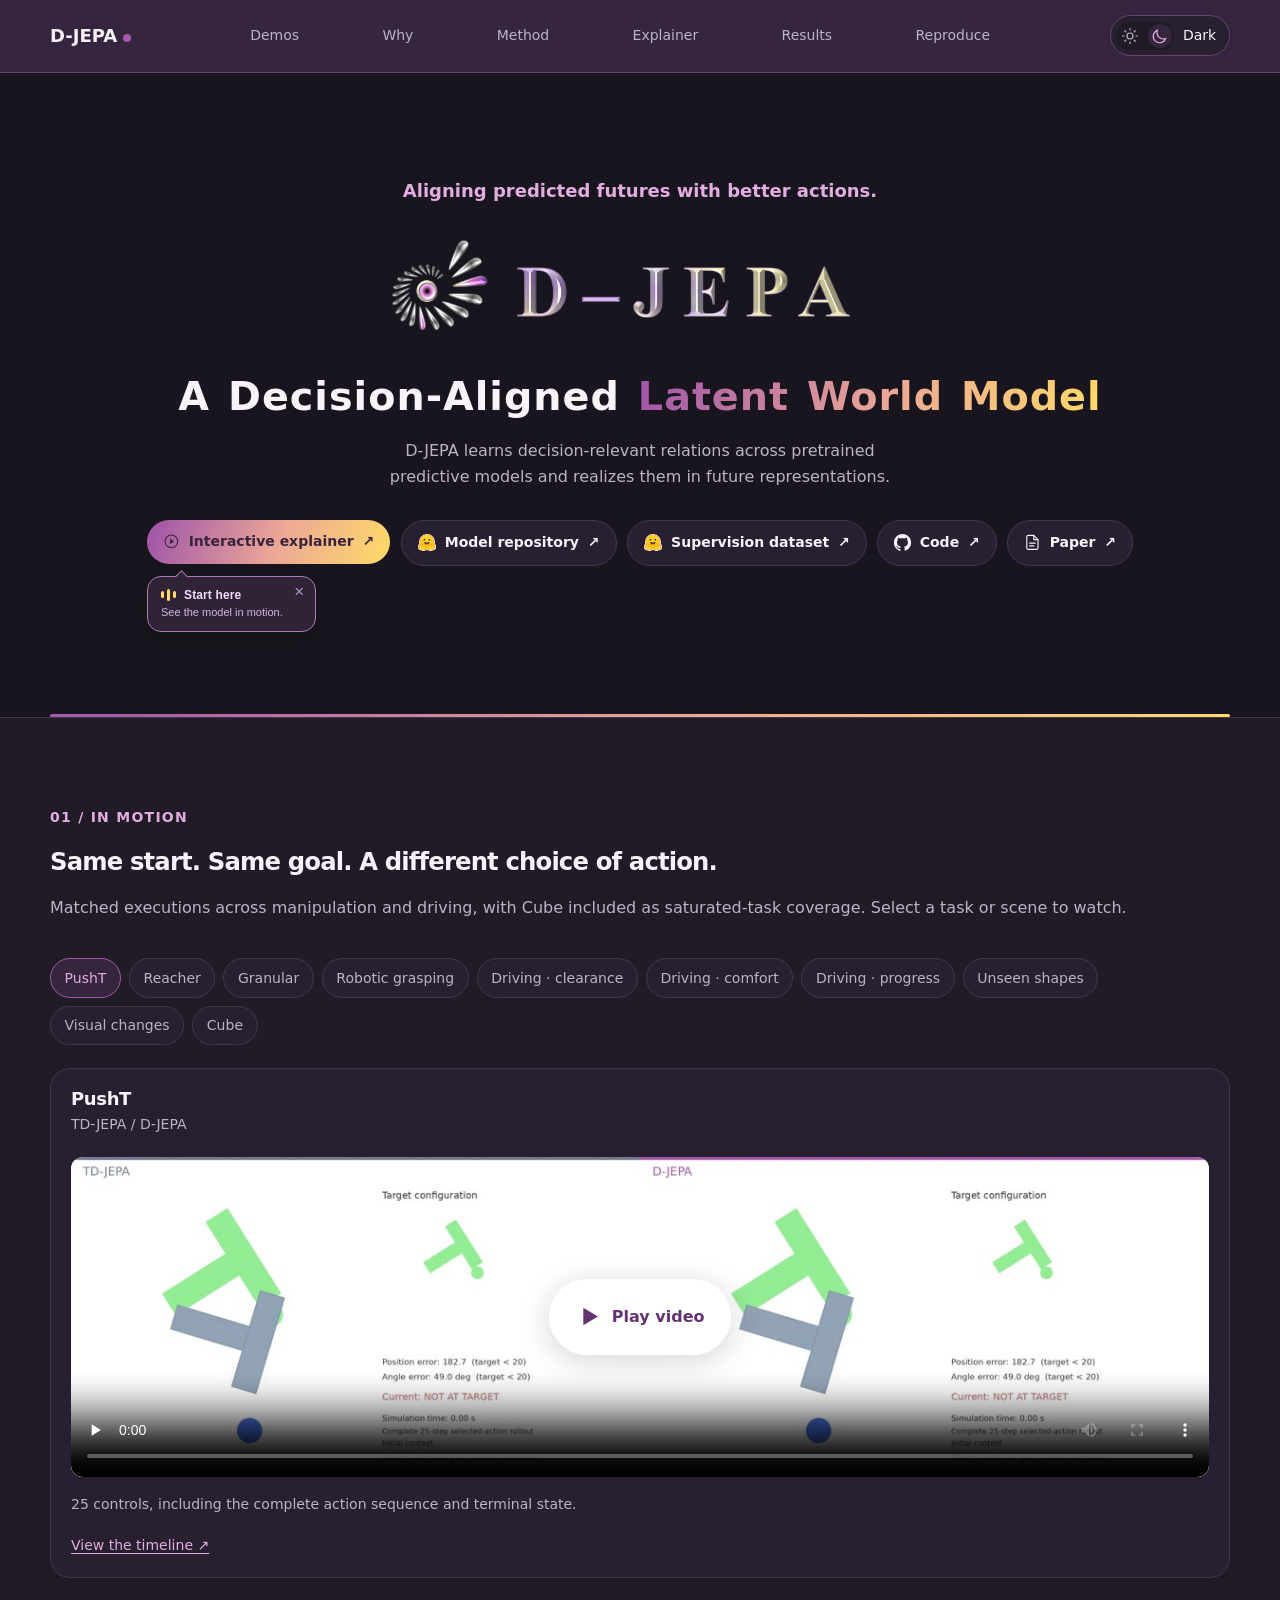
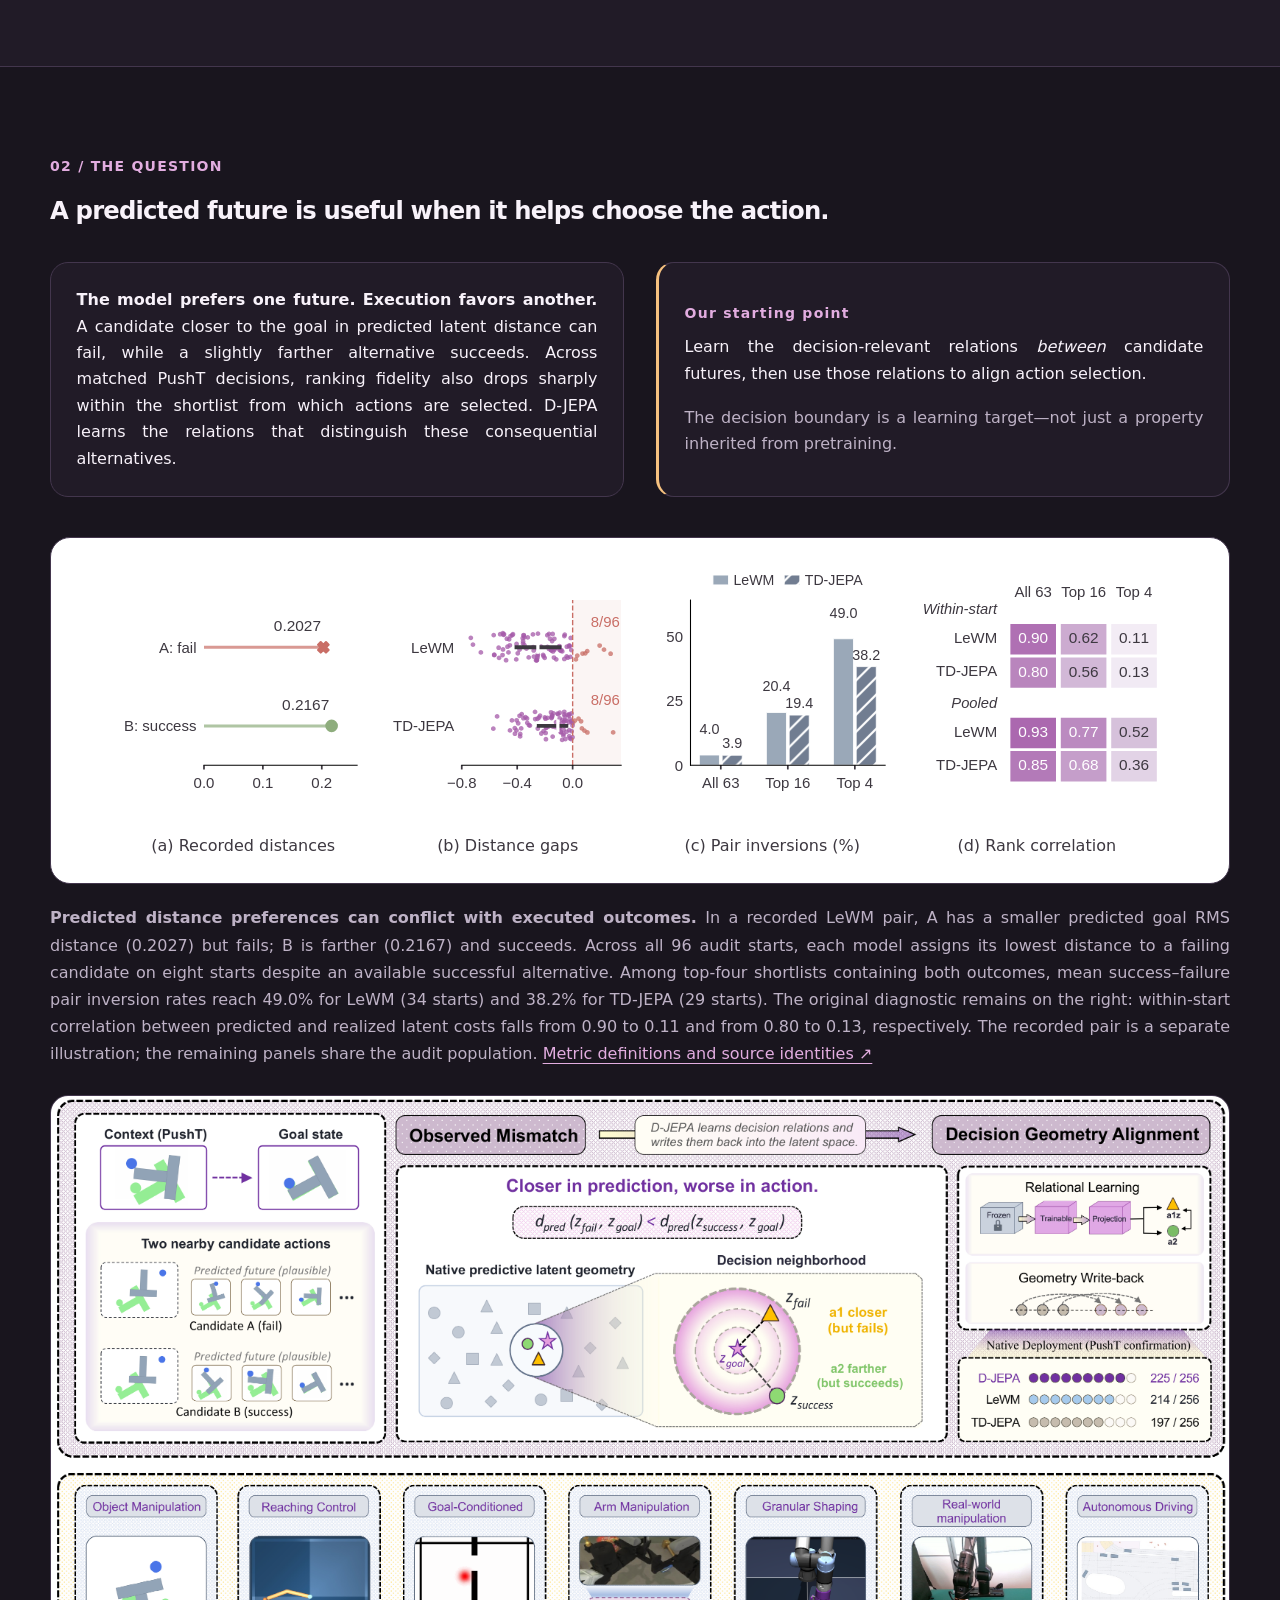
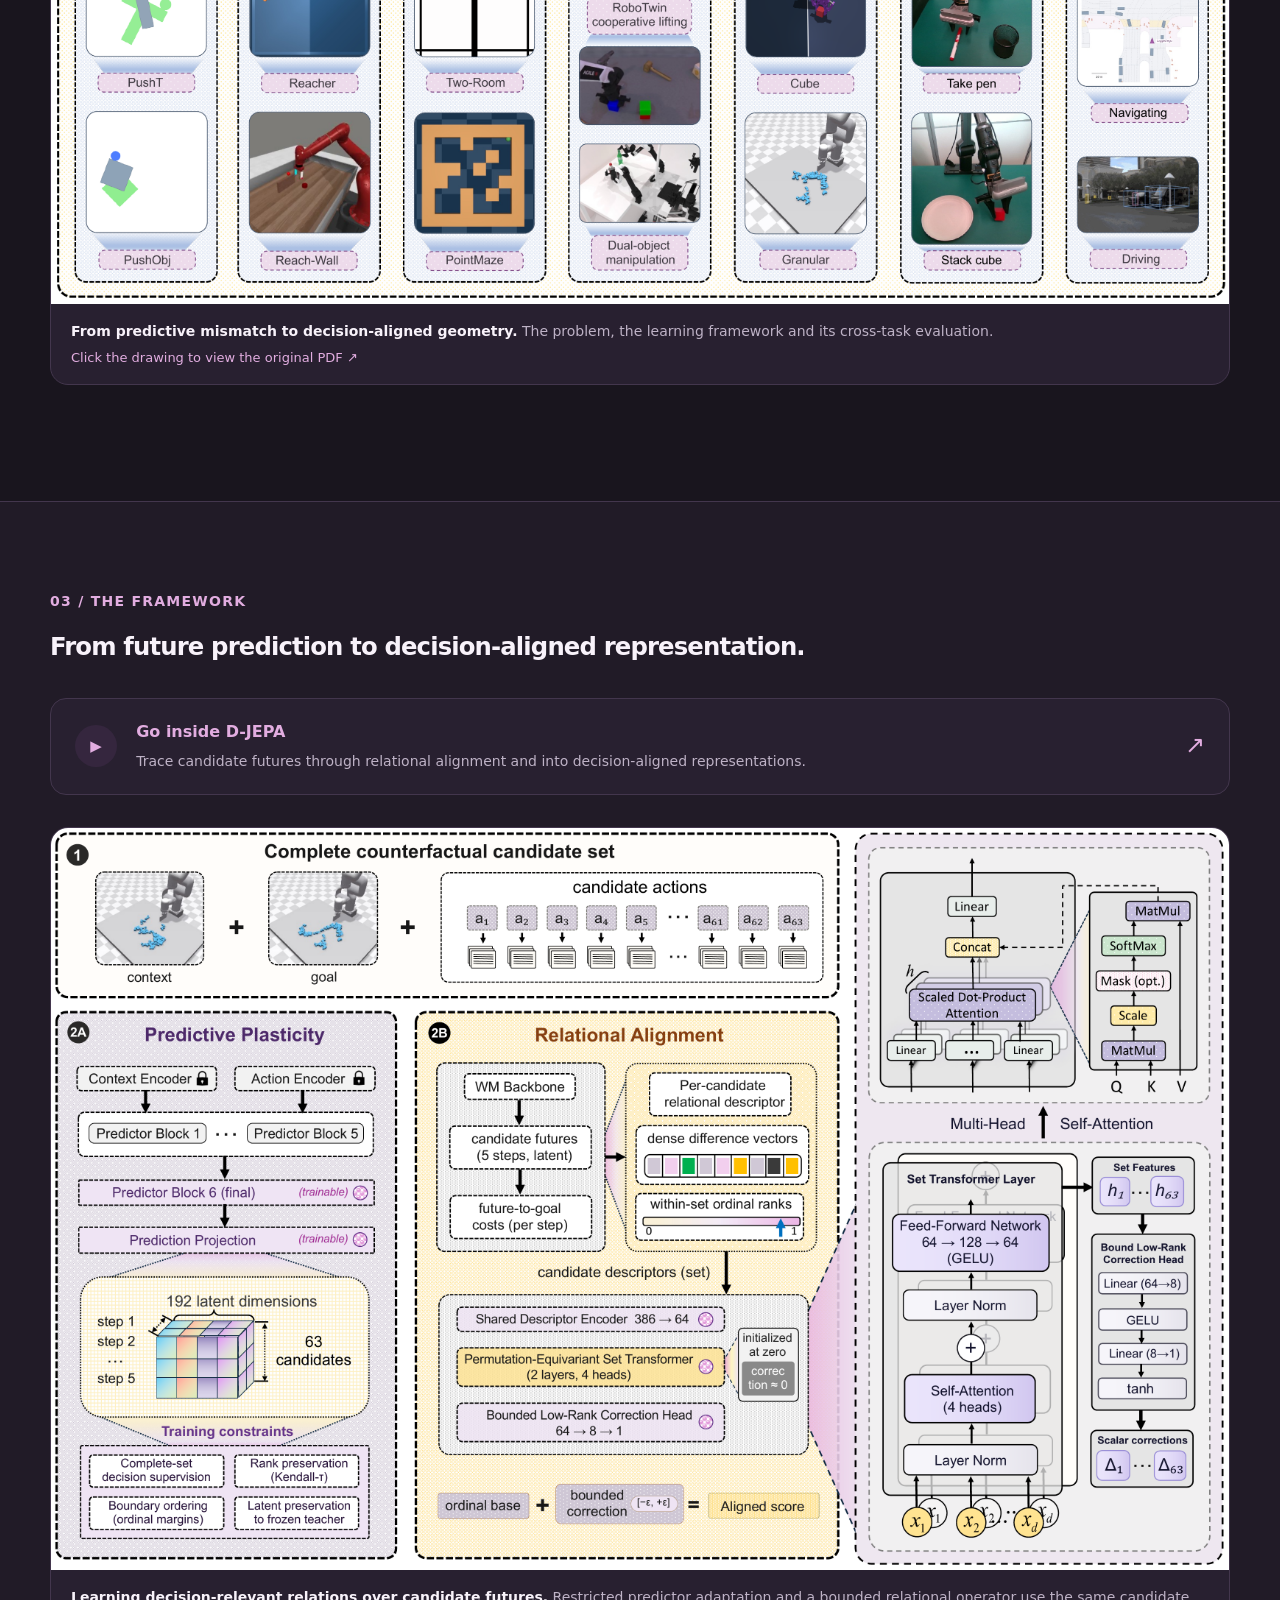
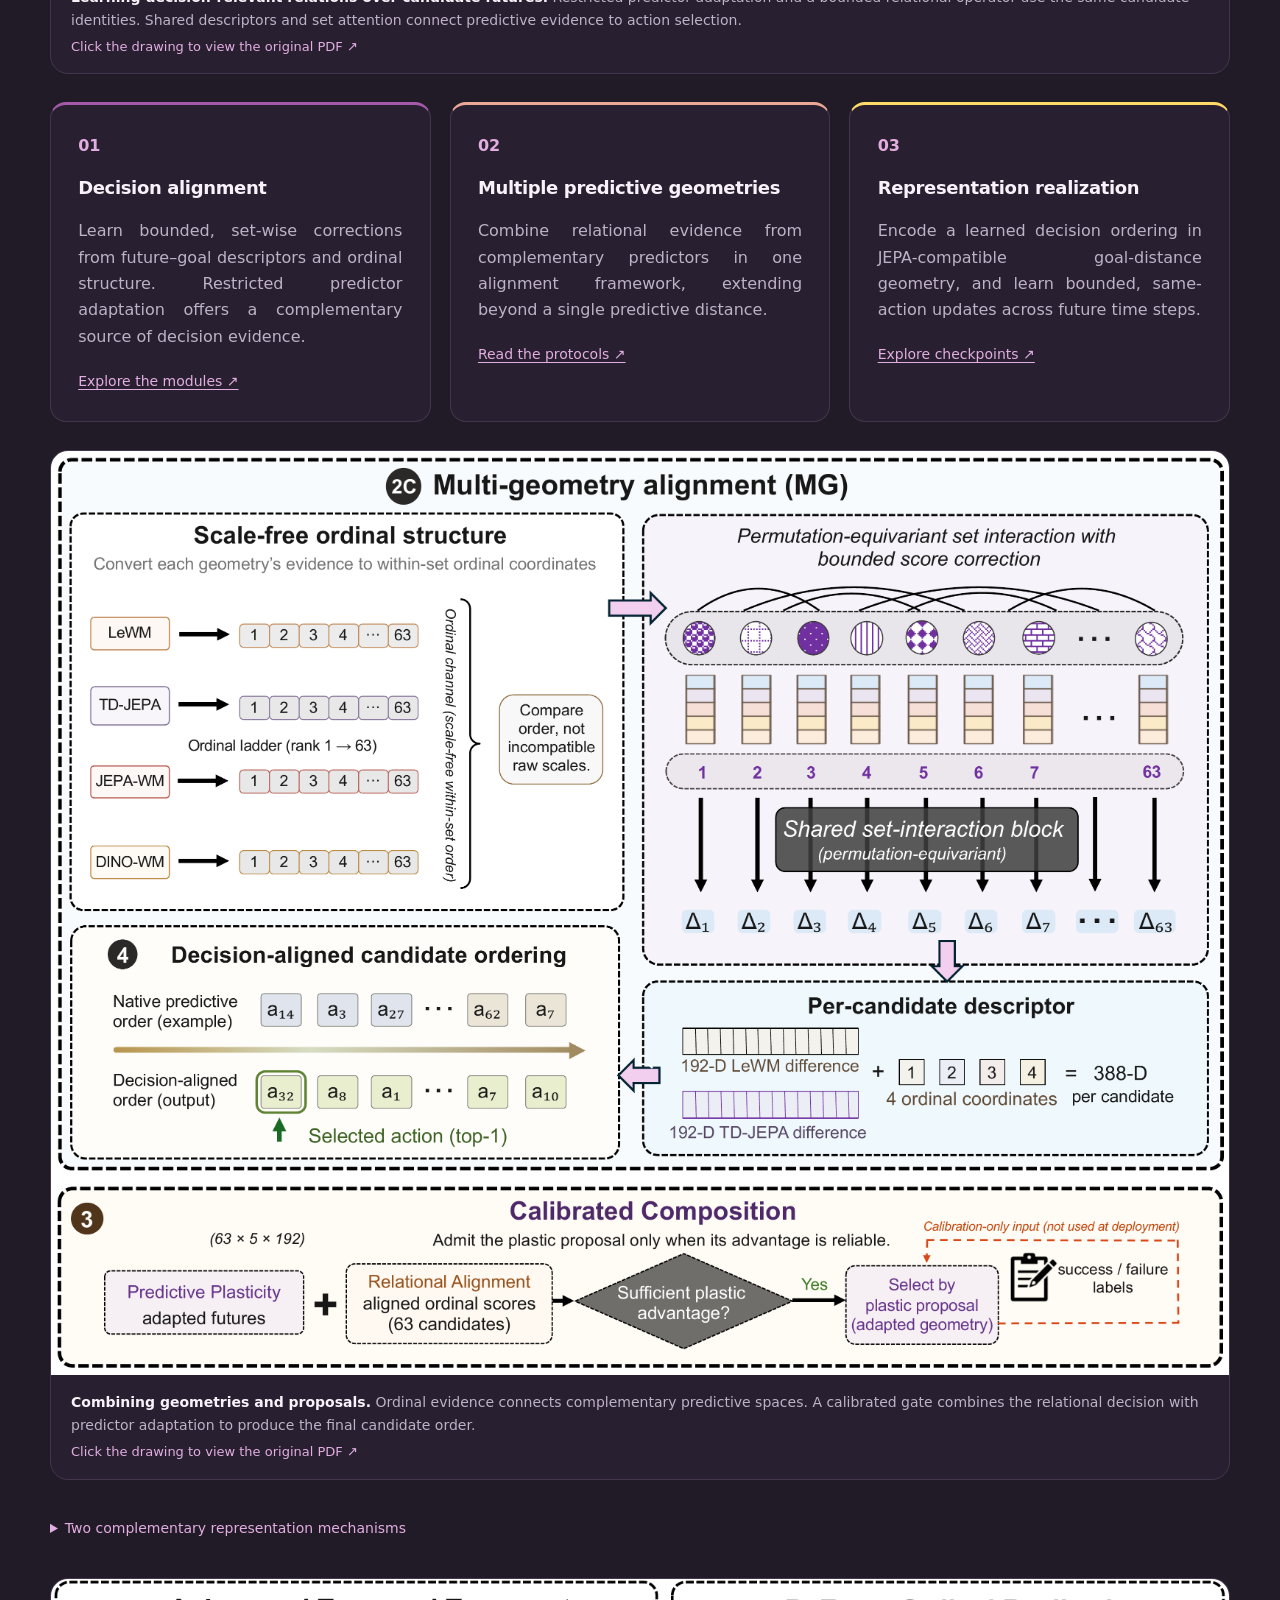
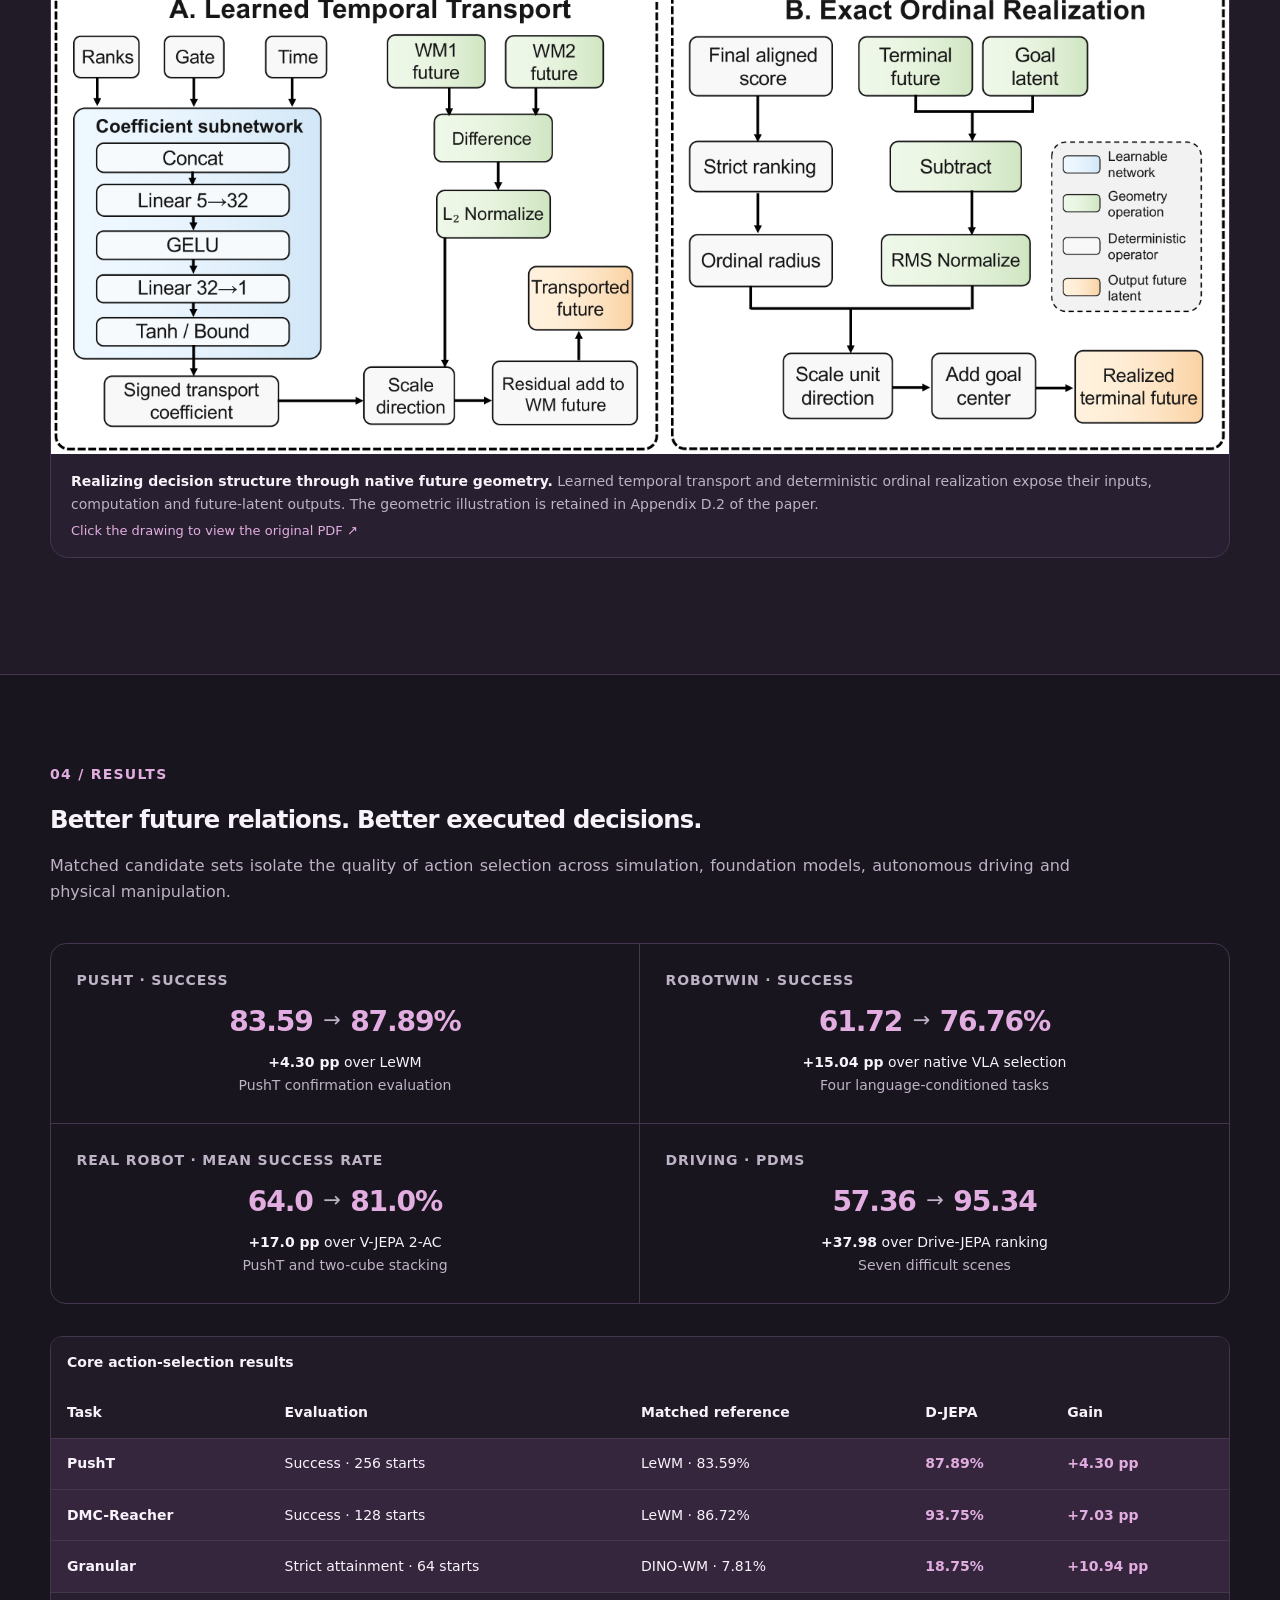
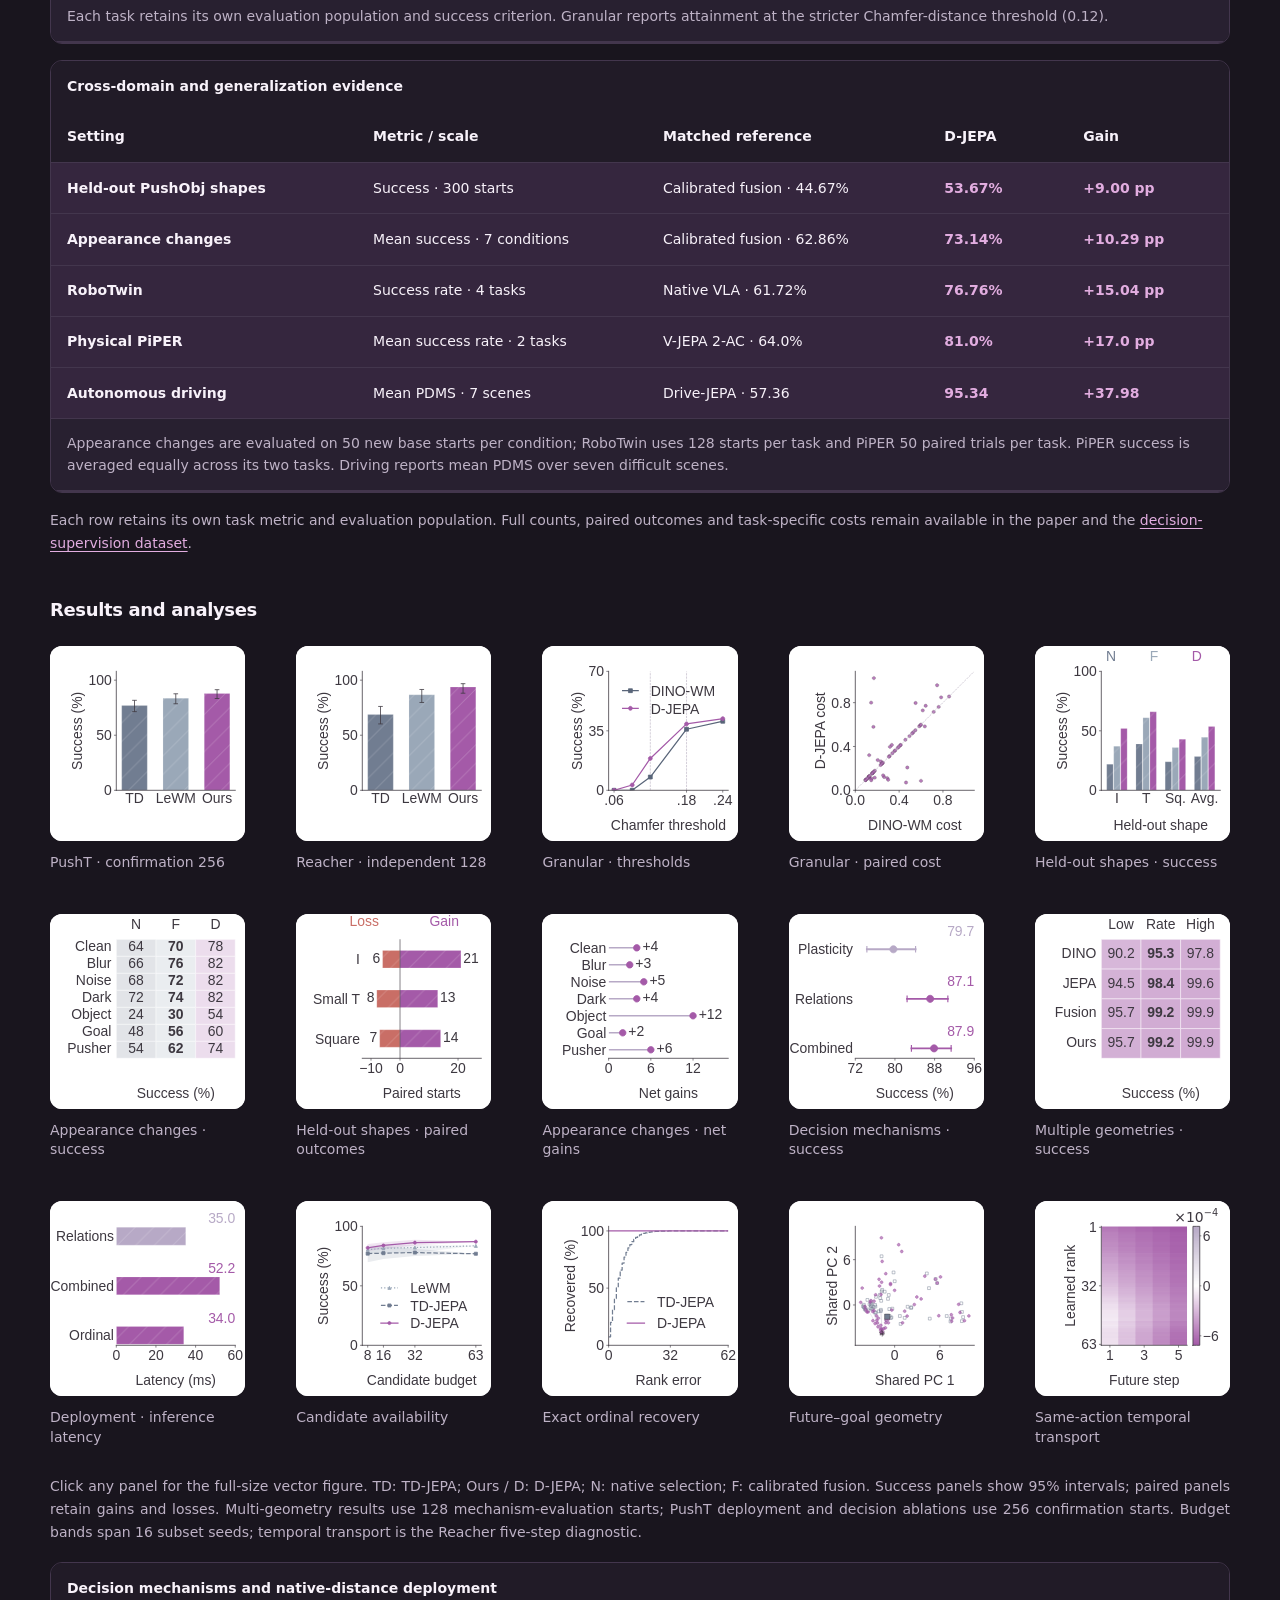
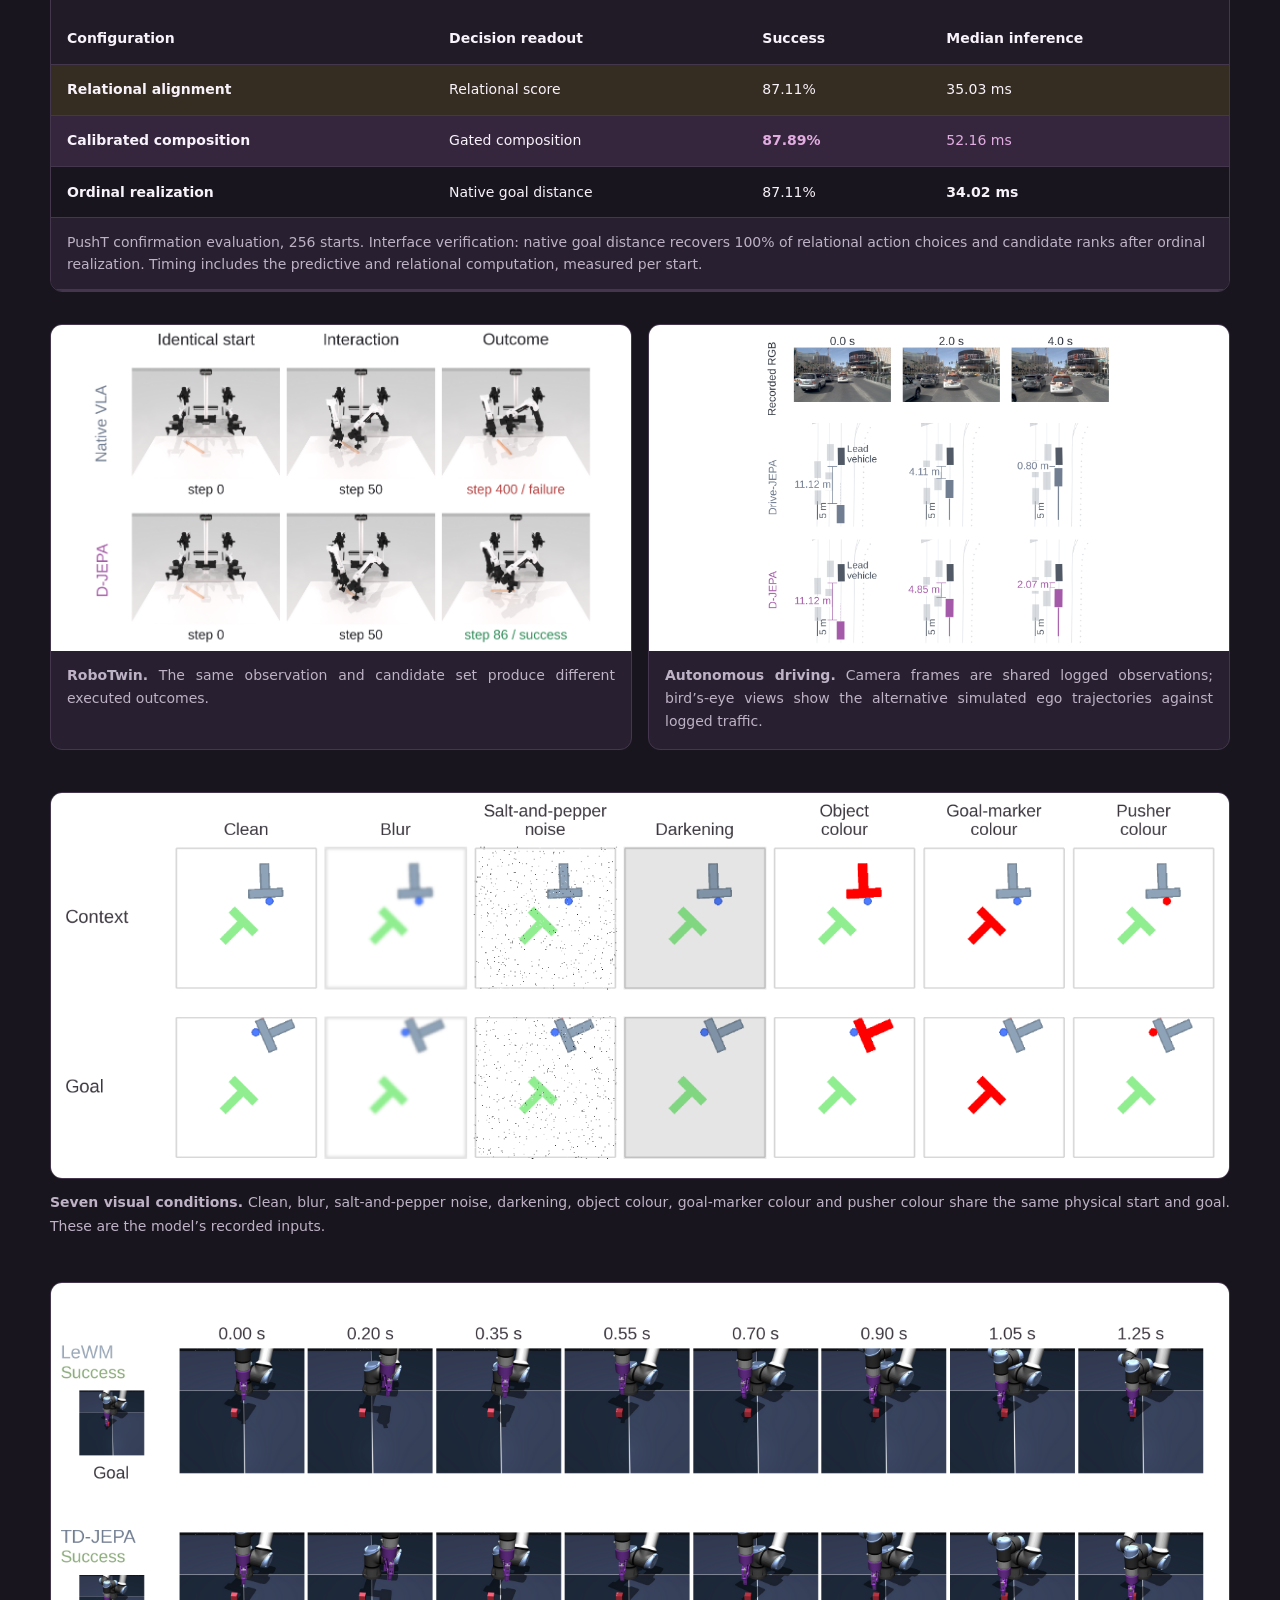
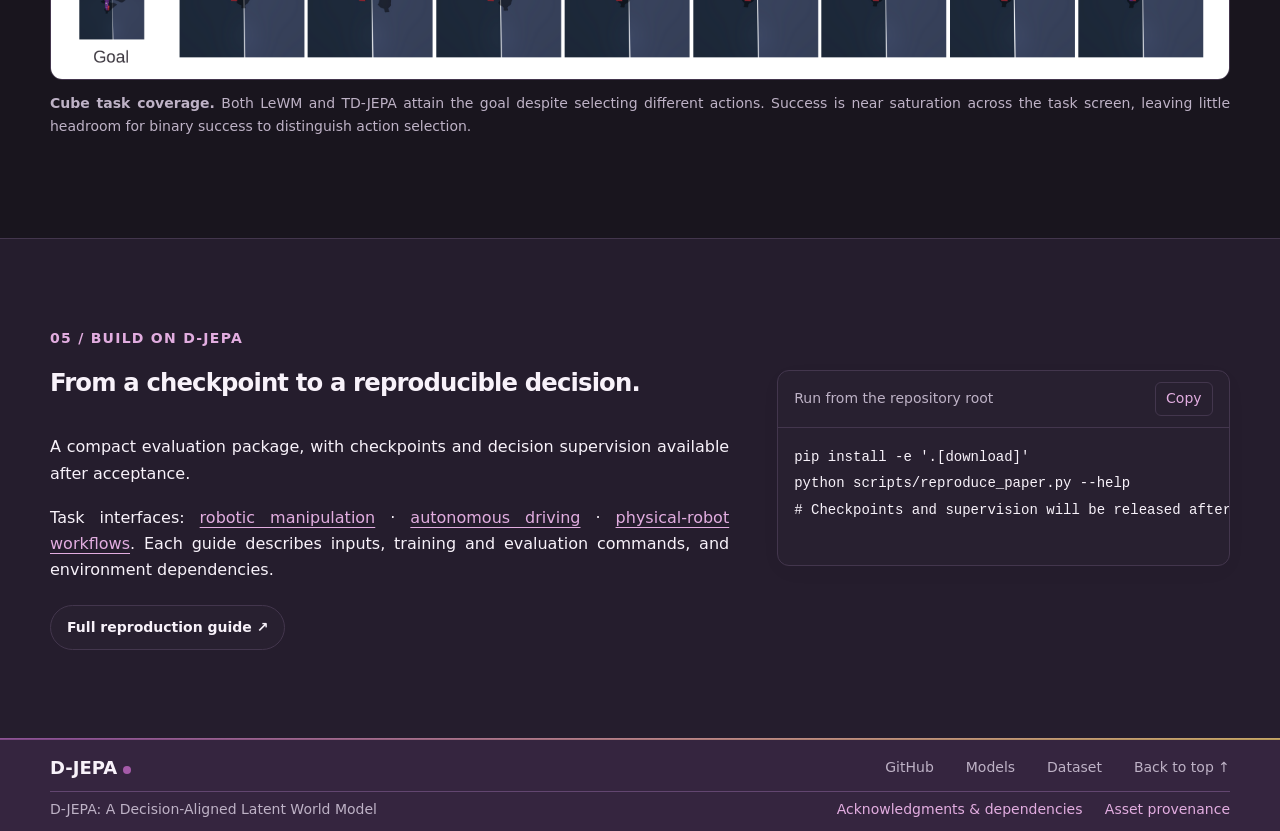
==== commit 54712f88: "docs(web): synchronize four paper drawings" ====
--- a/docs/index.html
+++ b/docs/index.html
@@ -147,7 +147,7 @@
       </div>
       <figure class="diagnostic-evidence diagnostic-evidence--wide"><div class="diagnostic-plot-frame"><div class="diagnostic-panel-grid"><figure class="diagnostic-panel"><a href="static/images/decision_local_ranking_a.svg"><img src="static/images/decision_local_ranking_a.svg" width="720" height="743" loading="lazy" alt="Recorded LeWM distances for a failing and a successful candidate"></a><figcaption>(a) Recorded distances</figcaption></figure><figure class="diagnostic-panel"><a href="static/images/decision_local_ranking_b.svg"><img src="static/images/decision_local_ranking_b.svg" width="720" height="743" loading="lazy" alt="Normalized success–failure distance gaps across 96 starts"></a><figcaption>(b) Distance gaps</figcaption></figure><figure class="diagnostic-panel"><a href="static/images/decision_local_ranking_c.svg"><img src="static/images/decision_local_ranking_c.svg" width="720" height="743" loading="lazy" alt="Success–failure pair inversion rates by shortlist size"></a><figcaption>(c) Pair inversions (%)</figcaption></figure><figure class="diagnostic-panel"><a href="static/images/decision_local_ranking_d.svg"><img src="static/images/decision_local_ranking_d.svg" width="720" height="743" loading="lazy" alt="Predicted–realized latent-cost rank correlations"></a><figcaption>(d) Rank correlation</figcaption></figure></div></div><figcaption><b>Predicted distance preferences can conflict with executed outcomes.</b> In a recorded LeWM pair, A has a smaller predicted goal RMS distance (0.2027) but fails; B is farther (0.2167) and succeeds. Across all 96 audit starts, each model assigns its lowest distance to a failing candidate on eight starts despite an available successful alternative. Among top-four shortlists containing both outcomes, mean success–failure pair inversion rates reach 49.0% for LeWM (34 starts) and 38.2% for TD-JEPA (29 starts). The original diagnostic remains on the right: within-start correlation between predicted and realized latent costs falls from 0.90 to 0.11 and from 0.80 to 0.13, respectively. The recorded pair is a separate illustration; the remaining panels share the audit population. <a href="static/data/decision_local_ranking.json">Metric definitions and source identities ↗</a></figcaption></figure>
       <figure class="paper-artwork" data-figure="overview">
-        <a href="static/images/paper-artwork/overview.pdf" target="_blank" rel="noopener" aria-label="Open the overview as an original PDF"><img src="static/images/paper-artwork/overview.webp" width="3200" height="2190" loading="lazy" alt="D-JEPA overview: predicted goal distance can favor a failing action; relational learning and geometry write-back align decisions across physical tasks."></a>
+        <a href="static/images/paper-artwork/overview.pdf" target="_blank" rel="noopener" aria-label="Open the overview as an original PDF"><img src="static/images/paper-artwork/overview.webp" width="3200" height="2193" loading="lazy" alt="D-JEPA overview: predicted goal distance can favor a failing action; relational learning and geometry write-back align decisions across physical tasks."></a>
         <figcaption><strong>From predictive mismatch to decision-aligned geometry.</strong> The problem, the learning framework and its cross-task evaluation. <span>Click the drawing to view the original PDF ↗</span></figcaption>
       </figure>
     </section>
@@ -157,18 +157,22 @@
         <div class="section-heading"><span class="section-number">03 / THE FRAMEWORK</span><h2>From future prediction to decision-aligned representation.</h2></div>
         <a class="explainer-entry" href="explainer.html"><span class="explainer-entry-play" aria-hidden="true">▶</span><span><strong>Go inside D-JEPA</strong><span>Trace candidate futures through relational alignment and into decision-aligned representations.</span></span><span class="explainer-entry-arrow" aria-hidden="true">↗</span></a>
         <figure class="paper-artwork" data-figure="alignment">
-          <a href="static/images/paper-artwork/alignment.pdf" target="_blank" rel="noopener" aria-label="Open the decision-alignment diagram as an original PDF"><img src="static/images/paper-artwork/alignment.webp" width="3200" height="2412" loading="lazy" alt="Decision alignment over candidate futures: restricted predictor adaptation, relational alignment, multi-geometry evidence and calibrated composition."></a>
-          <figcaption><strong>Aligning candidate futures with executed outcomes.</strong> Relational alignment combines predictive evidence, with complementary predictor adaptation and calibrated composition. <span>Click the drawing to view the original PDF ↗</span></figcaption>
+          <a href="static/images/paper-artwork/alignment.pdf" target="_blank" rel="noopener" aria-label="Open the decision-alignment diagram as an original PDF"><img src="static/images/paper-artwork/alignment.webp" width="3200" height="2016" loading="lazy" alt="Shared candidate futures feed restricted predictor adaptation and bounded relational alignment, with the set-attention and correction architecture shown in detail."></a>
+          <figcaption><strong>Learning decision-relevant relations over candidate futures.</strong> Restricted predictor adaptation and a bounded relational operator use the same candidate identities. Shared descriptors and set attention connect predictive evidence to action selection. <span>Click the drawing to view the original PDF ↗</span></figcaption>
         </figure>
         <div class="method-grid">
           <article class="method-card"><span class="module-index">01</span><h3>Decision alignment</h3><p>Learn bounded, set-wise corrections from future–goal descriptors and ordinal structure. Restricted predictor adaptation offers a complementary source of decision evidence.</p><a href="https://github.com/Anonymous-for-Sub/D-JEPA/tree/main/src/djepa/models">Explore the modules ↗</a></article>
           <article class="method-card"><span class="module-index">02</span><h3>Multiple predictive geometries</h3><p>Combine relational evidence from complementary predictors in one alignment framework, extending beyond a single predictive distance.</p><a href="https://github.com/Anonymous-for-Sub/D-JEPA/blob/main/docs/PROTOCOLS.md">Read the protocols ↗</a></article>
           <article class="method-card"><span class="module-index">03</span><h3>Representation realization</h3><p>Encode a learned decision ordering in JEPA-compatible goal-distance geometry, and learn bounded, same-action updates across future time steps.</p><a href="#release-availability" data-release-notice>Explore checkpoints ↗</a></article>
         </div>
+        <figure class="paper-artwork" data-figure="composition">
+          <a href="static/images/paper-artwork/composition.pdf" target="_blank" rel="noopener" aria-label="Open the multi-geometry and composition diagram as an original PDF"><img src="static/images/paper-artwork/composition.webp" width="3200" height="2509" loading="lazy" alt="Multi-geometry alignment combines scale-free source ranks; calibrated composition admits a reliable plastic proposal over the relational default while retaining candidate identities."></a>
+          <figcaption><strong>Combining geometries and proposals.</strong> Ordinal evidence connects complementary predictive spaces. A calibrated gate combines the relational decision with predictor adaptation to produce the final candidate order. <span>Click the drawing to view the original PDF ↗</span></figcaption>
+        </figure>
         <details class="protocol-note"><summary>Two complementary representation mechanisms</summary><p>PushT exact realization preserves earlier futures and encodes terminal ordering while retaining its embedded predictive and relational computation. Reacher learns same-action five-step future updates; its reported physical decisions use the relational selector. These experiments establish complementary mechanisms and do not imply a newly evaluated combined checkpoint or single-backbone distillation.</p></details>
         <figure class="paper-artwork" data-figure="representation">
-          <a href="static/images/paper-artwork/representation.pdf" target="_blank" rel="noopener" aria-label="Open the representation-lifting diagram as an original PDF"><img src="static/images/paper-artwork/representation.webp" width="3200" height="1669" loading="lazy" alt="Representation lifting: bounded temporal transport and exact ordinal realization express learned decision structure through future latents and native goal distance."></a>
-          <figcaption><strong>Realizing decision structure in future representations.</strong> Bounded temporal transport and exact ordinal realization connect aligned decisions to JEPA-compatible future geometry. <span>Click the drawing to view the original PDF ↗</span></figcaption>
+          <a href="static/images/paper-artwork/representation.pdf" target="_blank" rel="noopener" aria-label="Open the representation-lifting diagram as an original PDF"><img src="static/images/paper-artwork/representation.webp" width="3200" height="1290" loading="lazy" alt="Representation-lifting architecture: a bounded coefficient network produces same-action temporal residuals, while strict ranks set the native terminal goal-distance radius."></a>
+          <figcaption><strong>Realizing decision structure through native future geometry.</strong> Learned temporal transport and deterministic ordinal realization expose their inputs, computation and future-latent outputs. The geometric illustration is retained in Appendix D.2 of the paper. <span>Click the drawing to view the original PDF ↗</span></figcaption>
         </figure>
       </div>
     </section>
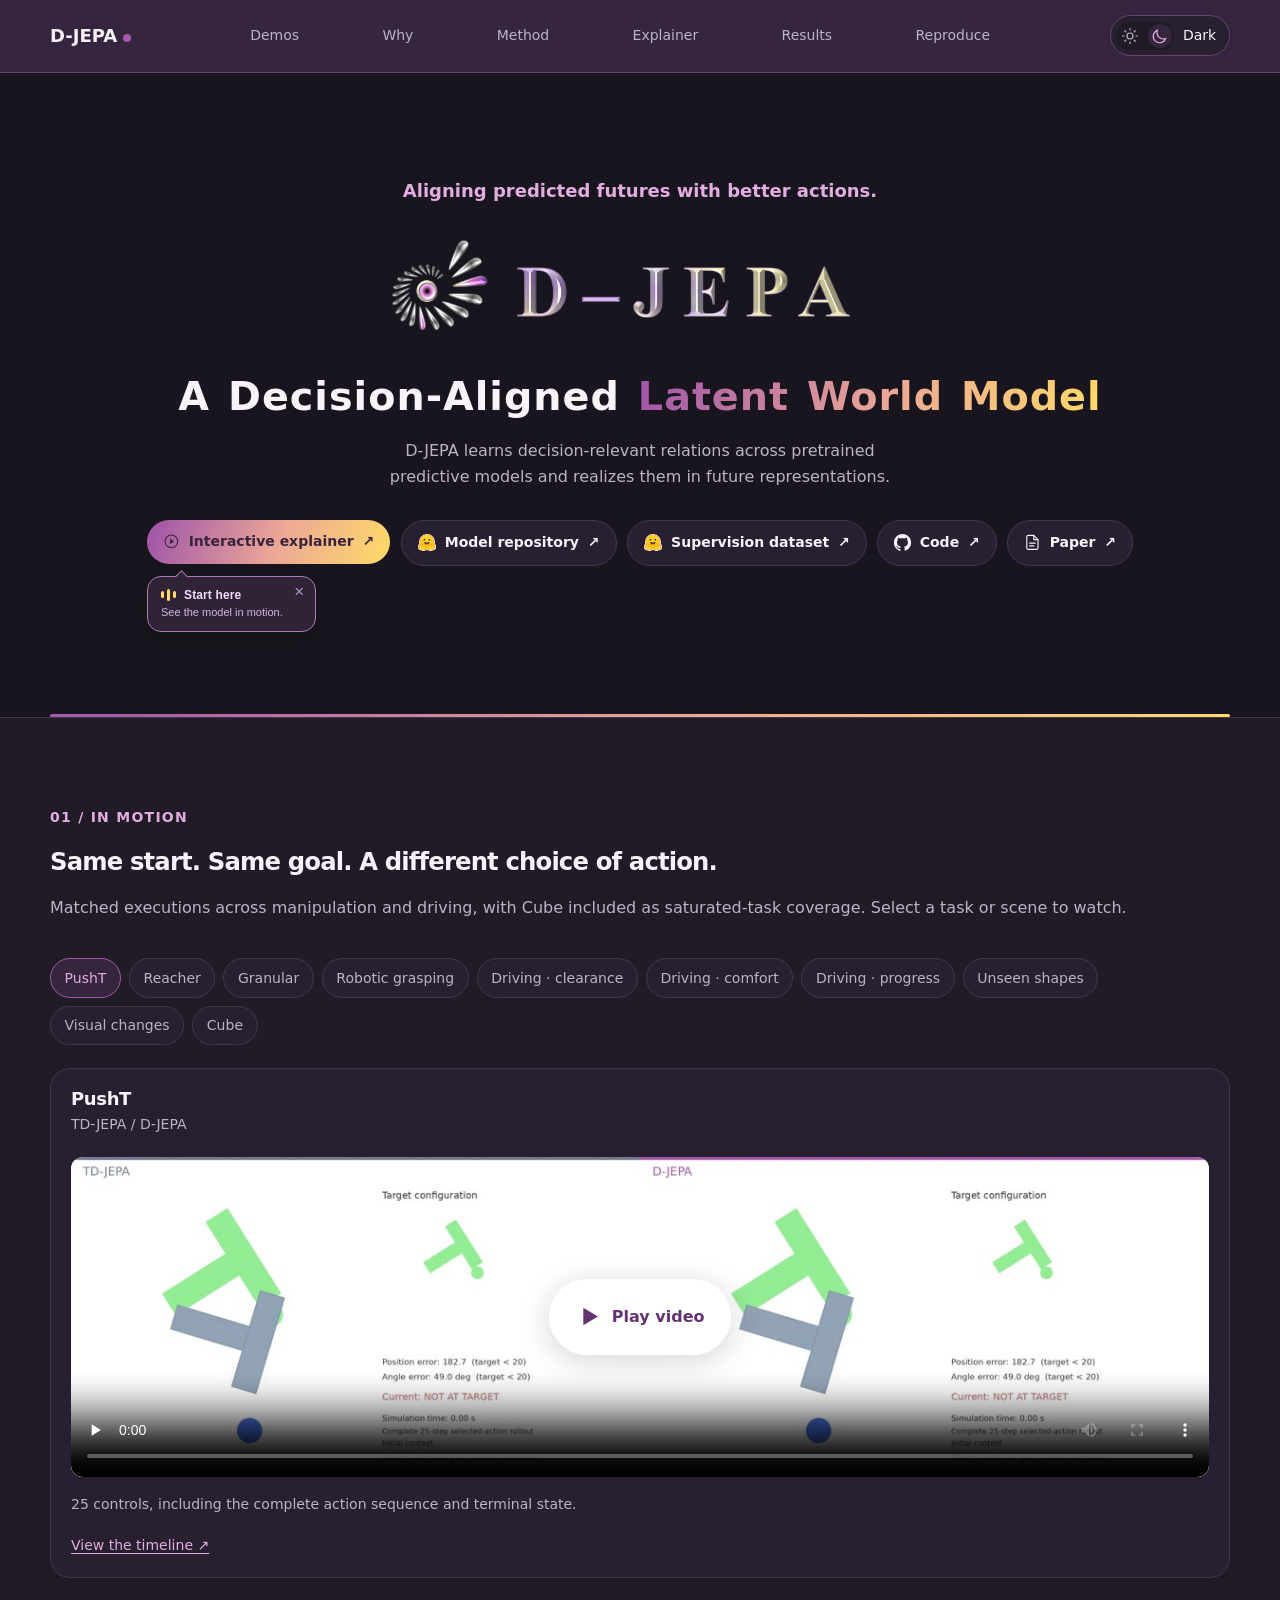
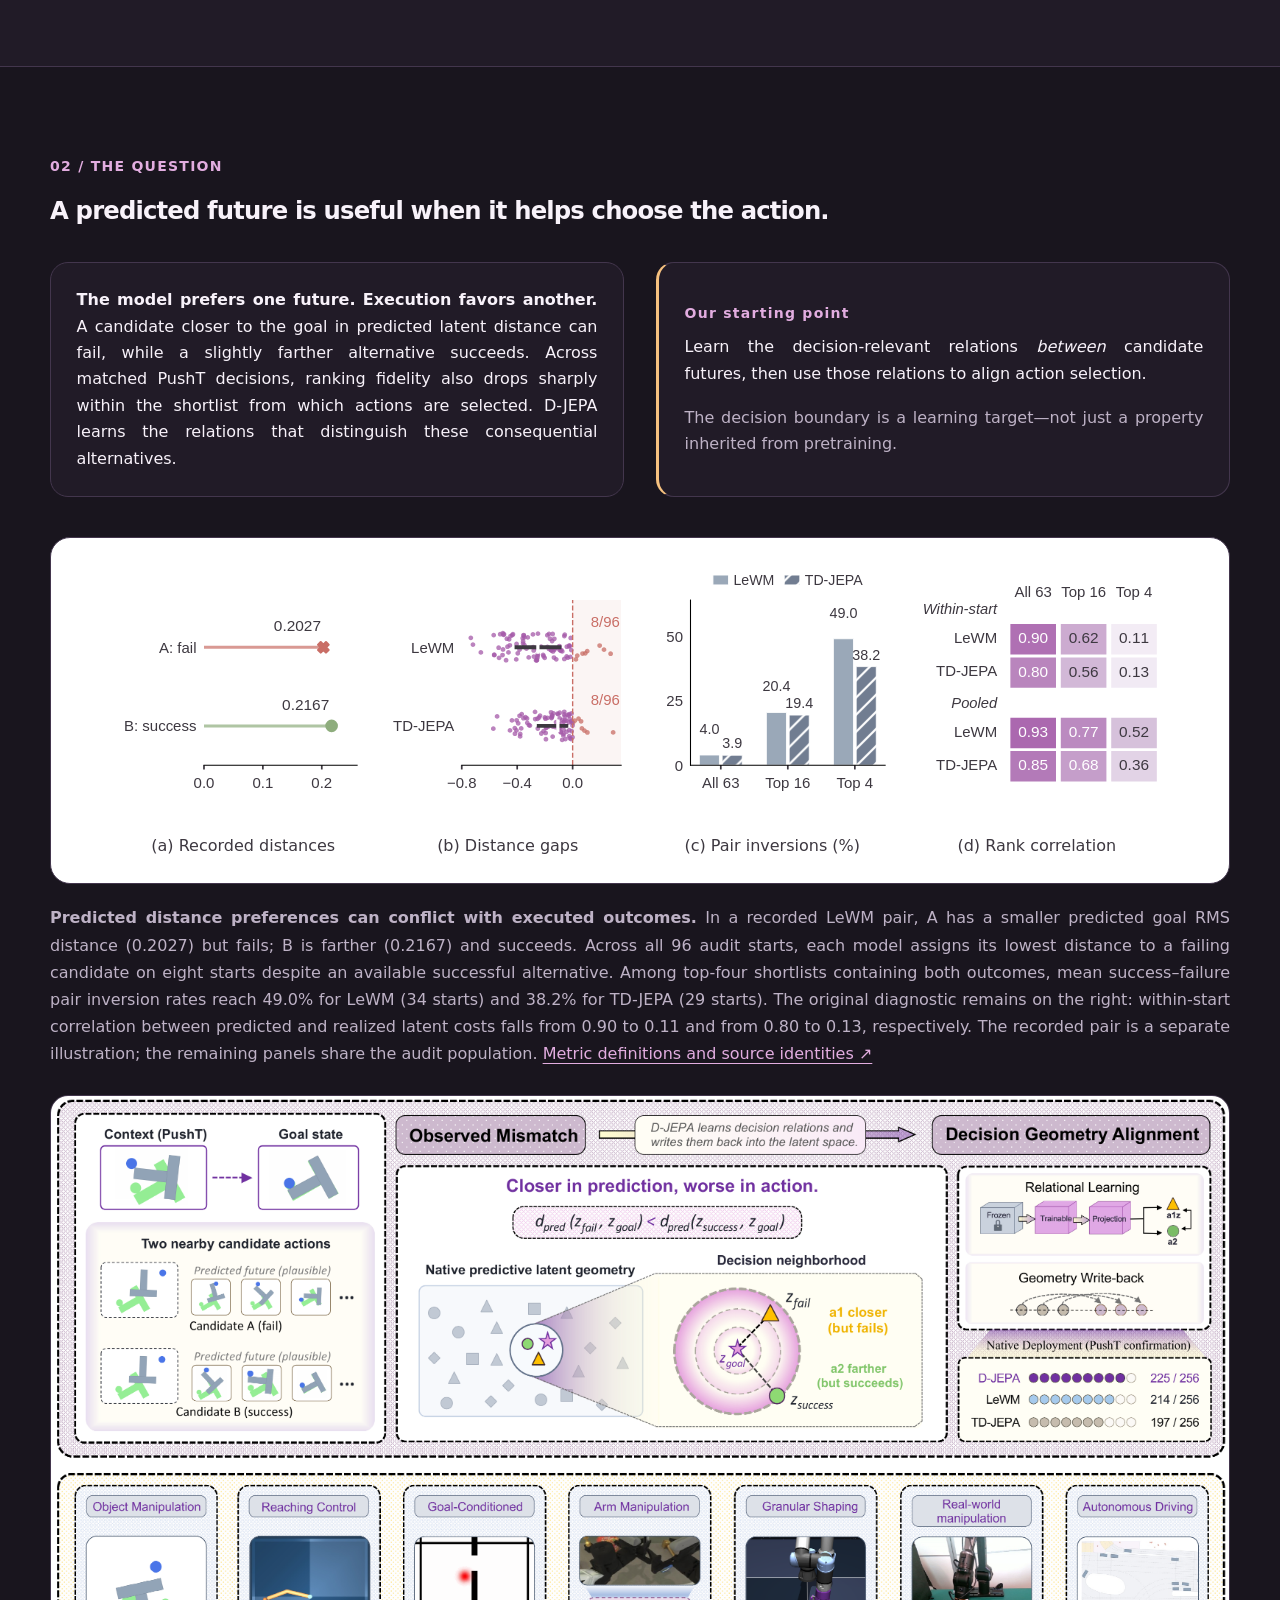
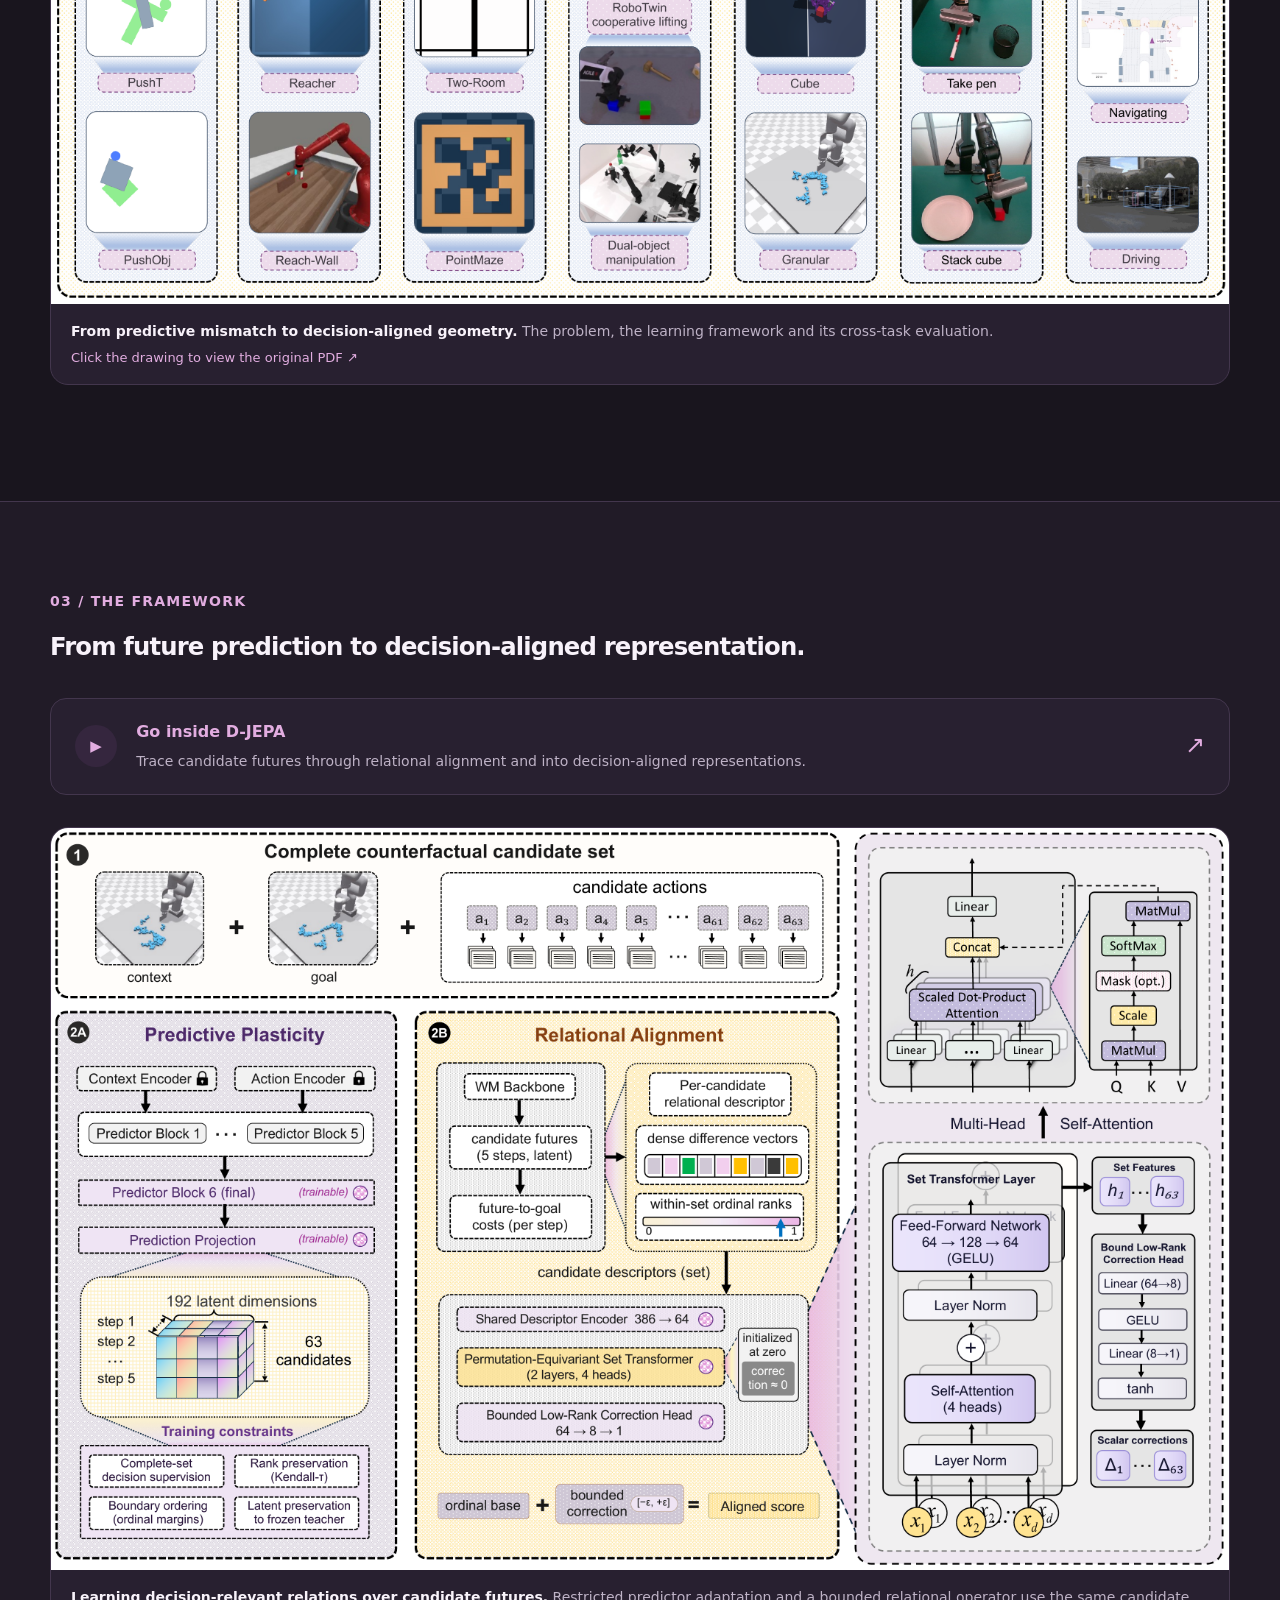
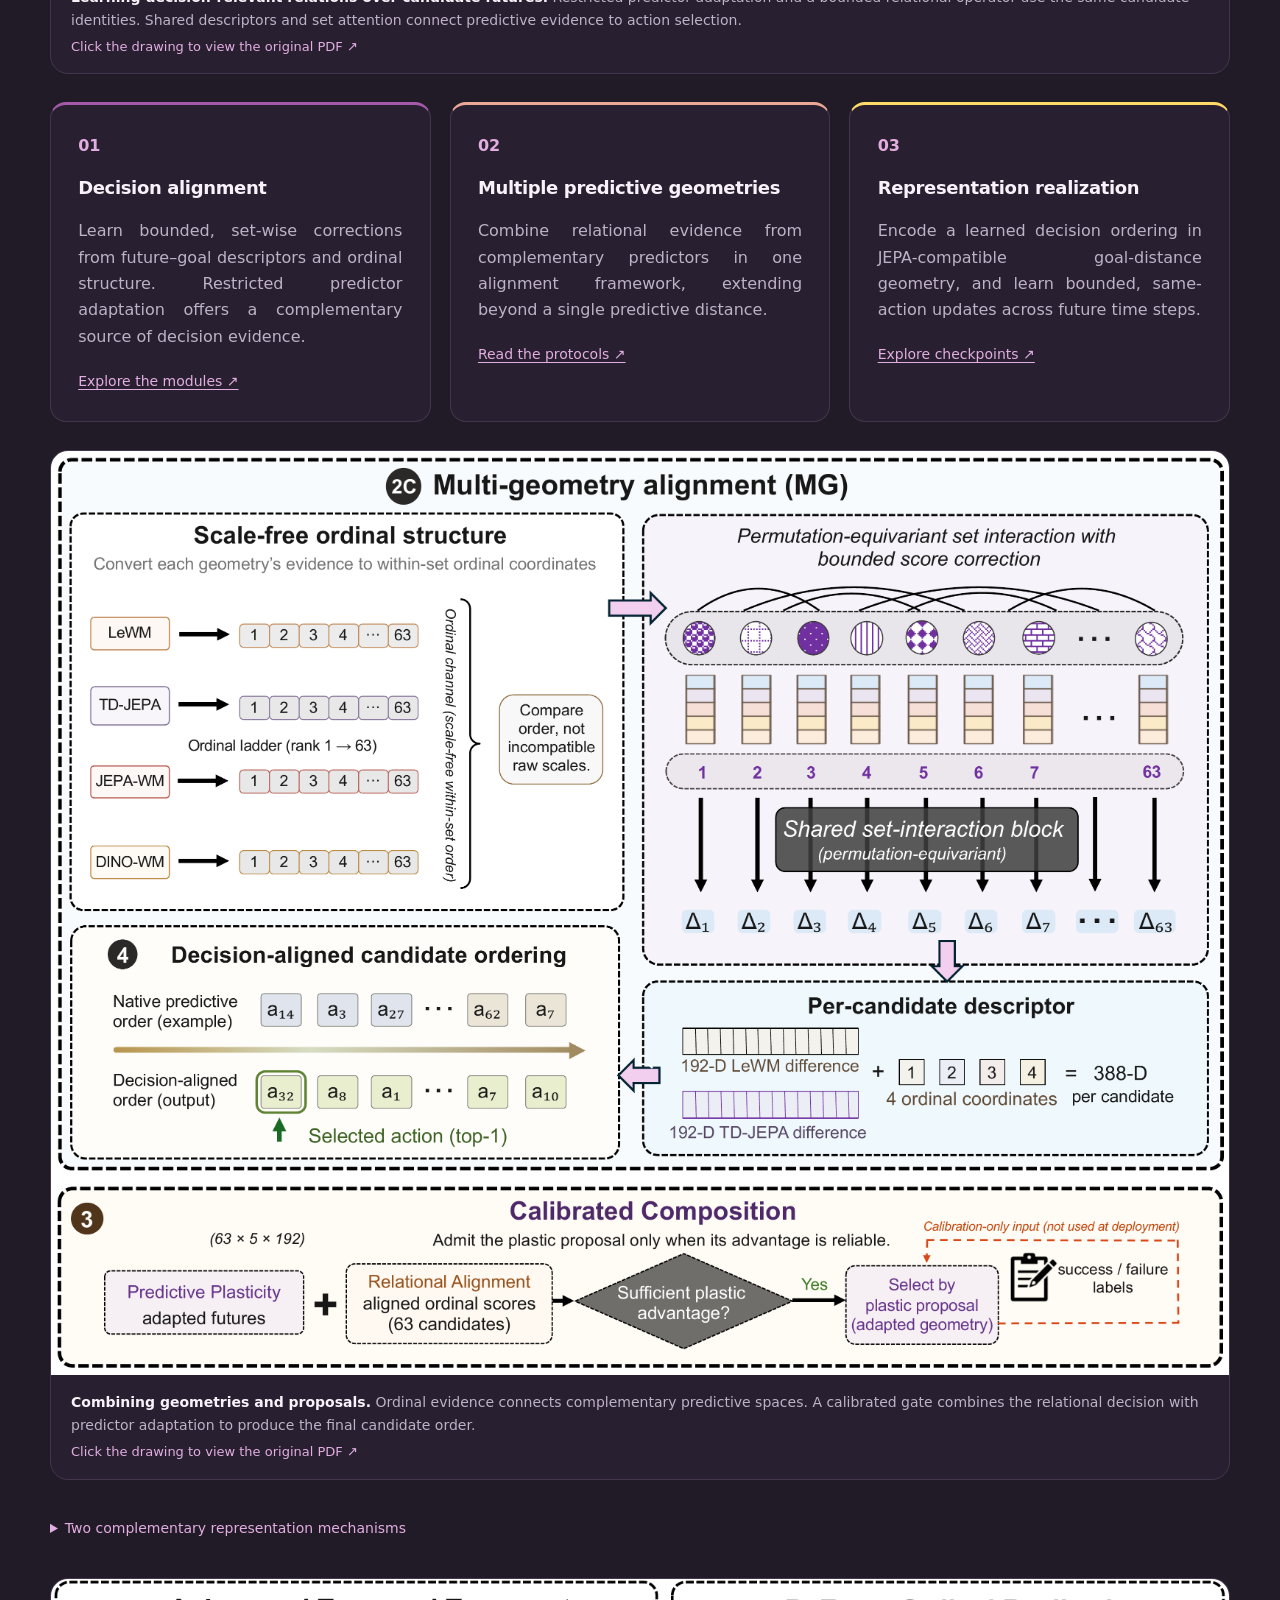
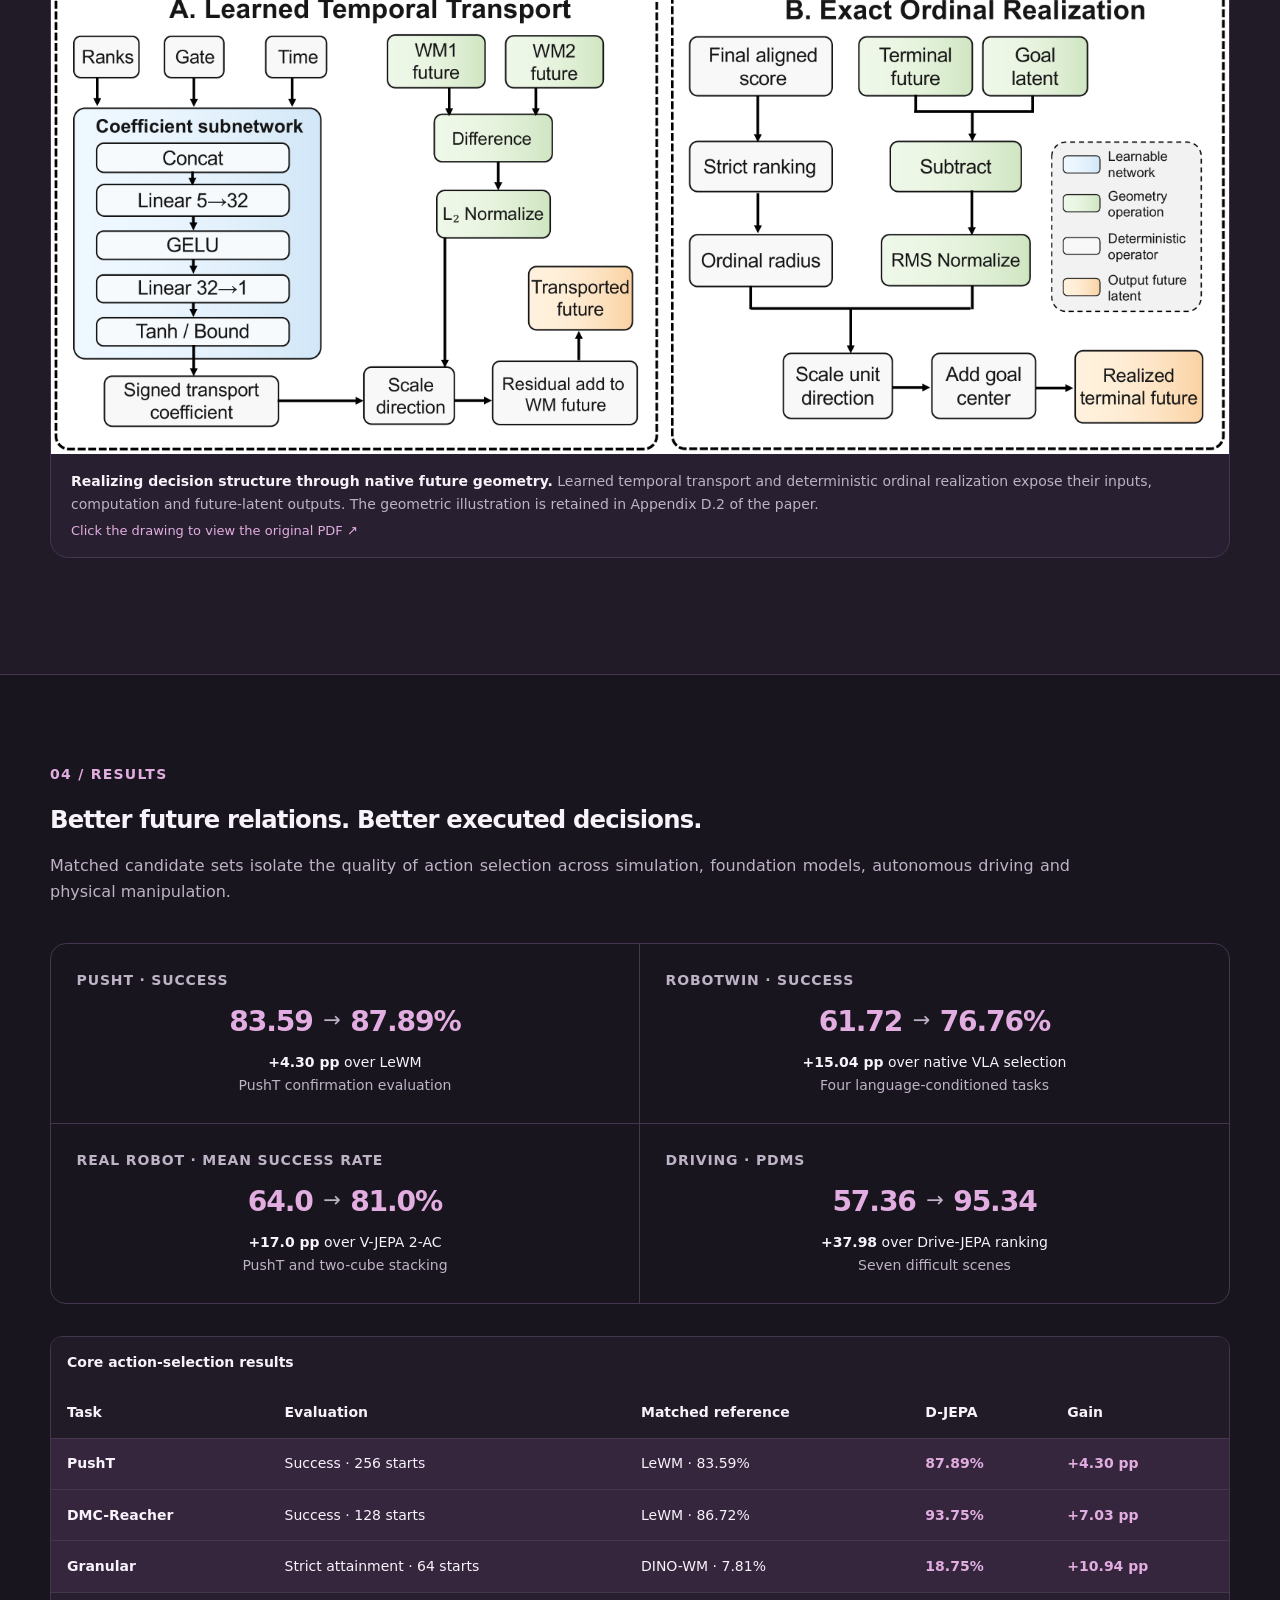
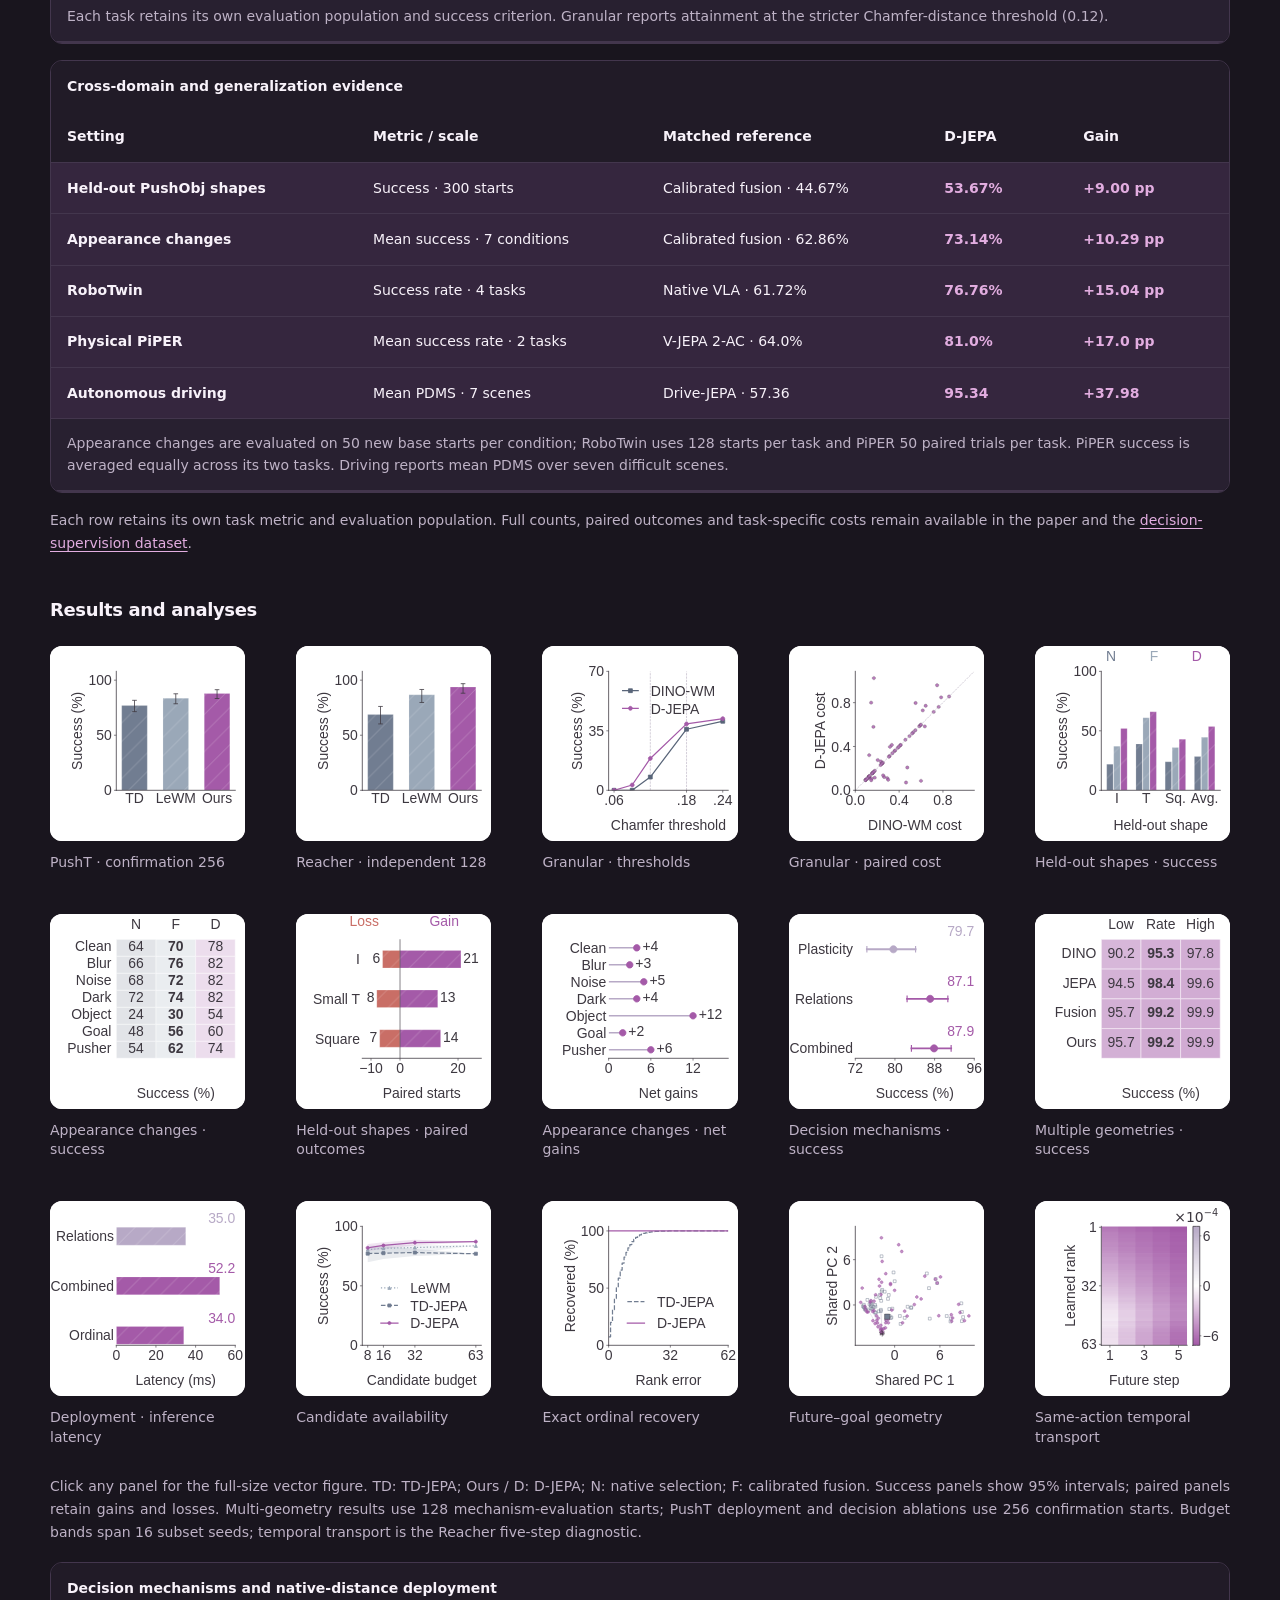
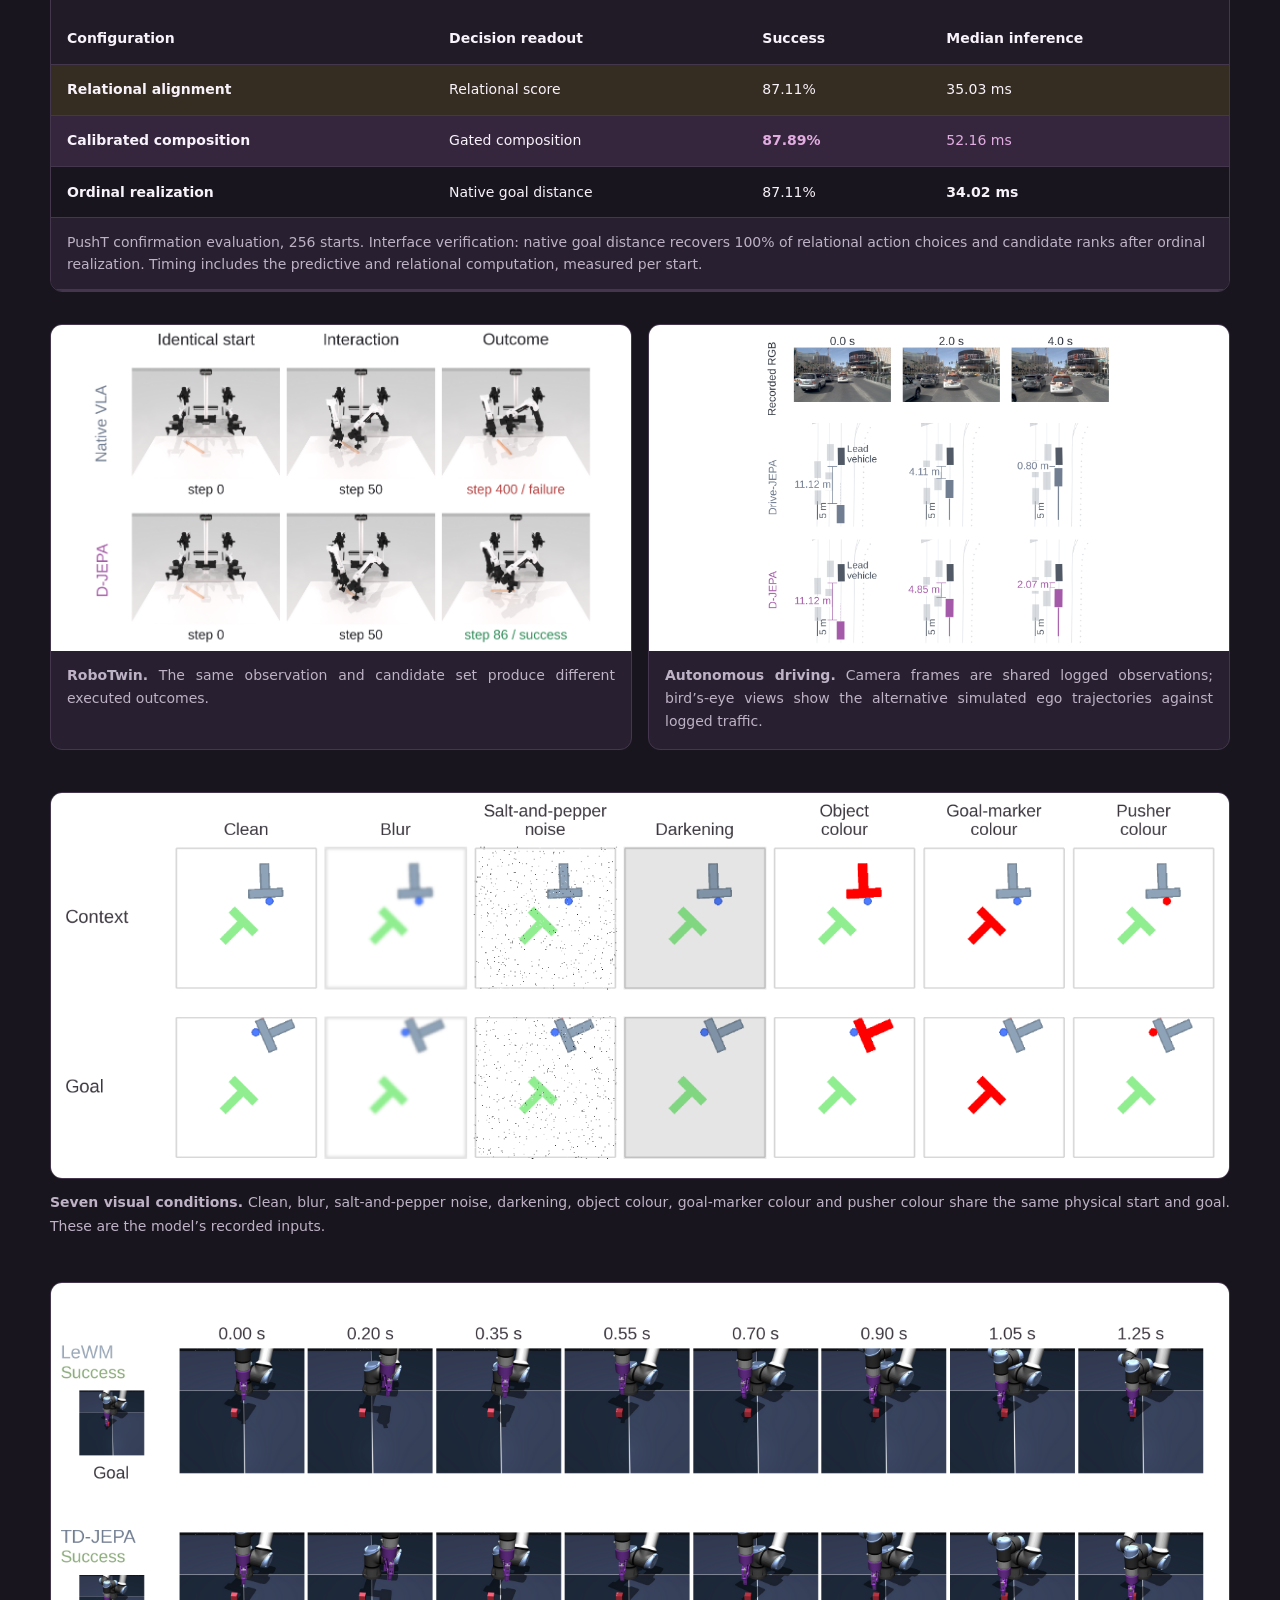
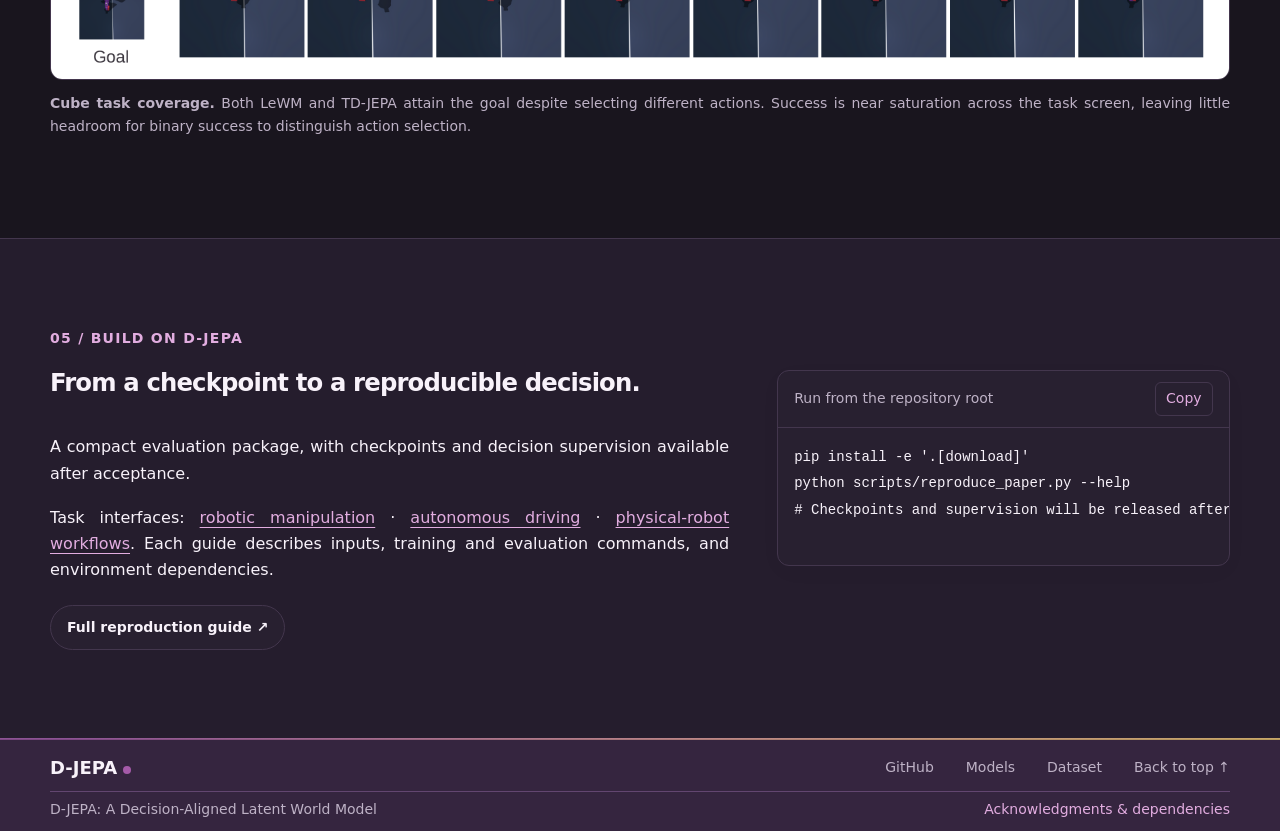
==== commit 0db9c9a8: "docs: simplify public project documentation" ====
--- a/docs/index.html
+++ b/docs/index.html
@@ -261,7 +261,7 @@
       <a class="footer-brand" href="#home" aria-label="D-JEPA, back to top"><span>D-JEPA<span class="brand-dot" aria-hidden="true"></span></span></a>
       <nav class="footer-links" aria-label="Project resources"><a href="https://github.com/Anonymous-for-Sub/D-JEPA">GitHub</a><a href="#release-availability" data-release-notice>Models</a><a href="#release-availability" data-release-notice>Dataset</a><a href="#home">Back to top ↑</a></nav>
     </div>
-    <div class="container footer-bottom"><span>D-JEPA: A Decision-Aligned Latent World Model</span><div><a href="https://github.com/Anonymous-for-Sub/D-JEPA/blob/main/docs/THIRD_PARTY.md">Acknowledgments &amp; dependencies</a><a href="ASSET_MANIFEST.json">Asset provenance</a></div></div>
+    <div class="container footer-bottom"><span>D-JEPA: A Decision-Aligned Latent World Model</span><div><a href="https://github.com/Anonymous-for-Sub/D-JEPA/blob/main/docs/THIRD_PARTY.md">Acknowledgments &amp; dependencies</a></div></div>
   </footer>
 </body>
 </html>
--- a/docs/static/css/mobile-portrait.css
+++ b/docs/static/css/mobile-portrait.css
@@ -29,8 +29,10 @@
   .section-heading > p, .problem-grid p, .method-card p, .protocol-note p,
   .diagnostic-evidence figcaption, .evidence-pair figcaption, .coverage-plates figcaption,
   .figure-notes, .reproduce-grid p, .demo-panel > p,
+  .paper-artwork figcaption, .evidence-card p,
   .inspector-copy #detail-description, .technical-note p {
-    text-align: left; text-align-last: auto; hyphens: none;
+    text-align: justify; text-align-last: start; text-justify: inter-word;
+    hyphens: auto; overflow-wrap: break-word; text-wrap: wrap;
   }
   .problem-copy, .insight, .method-card { padding: 20px; }
   .problem-grid, .method-grid, .reproduce-grid, .evidence-pair { min-width: 0; gap: 16px; }
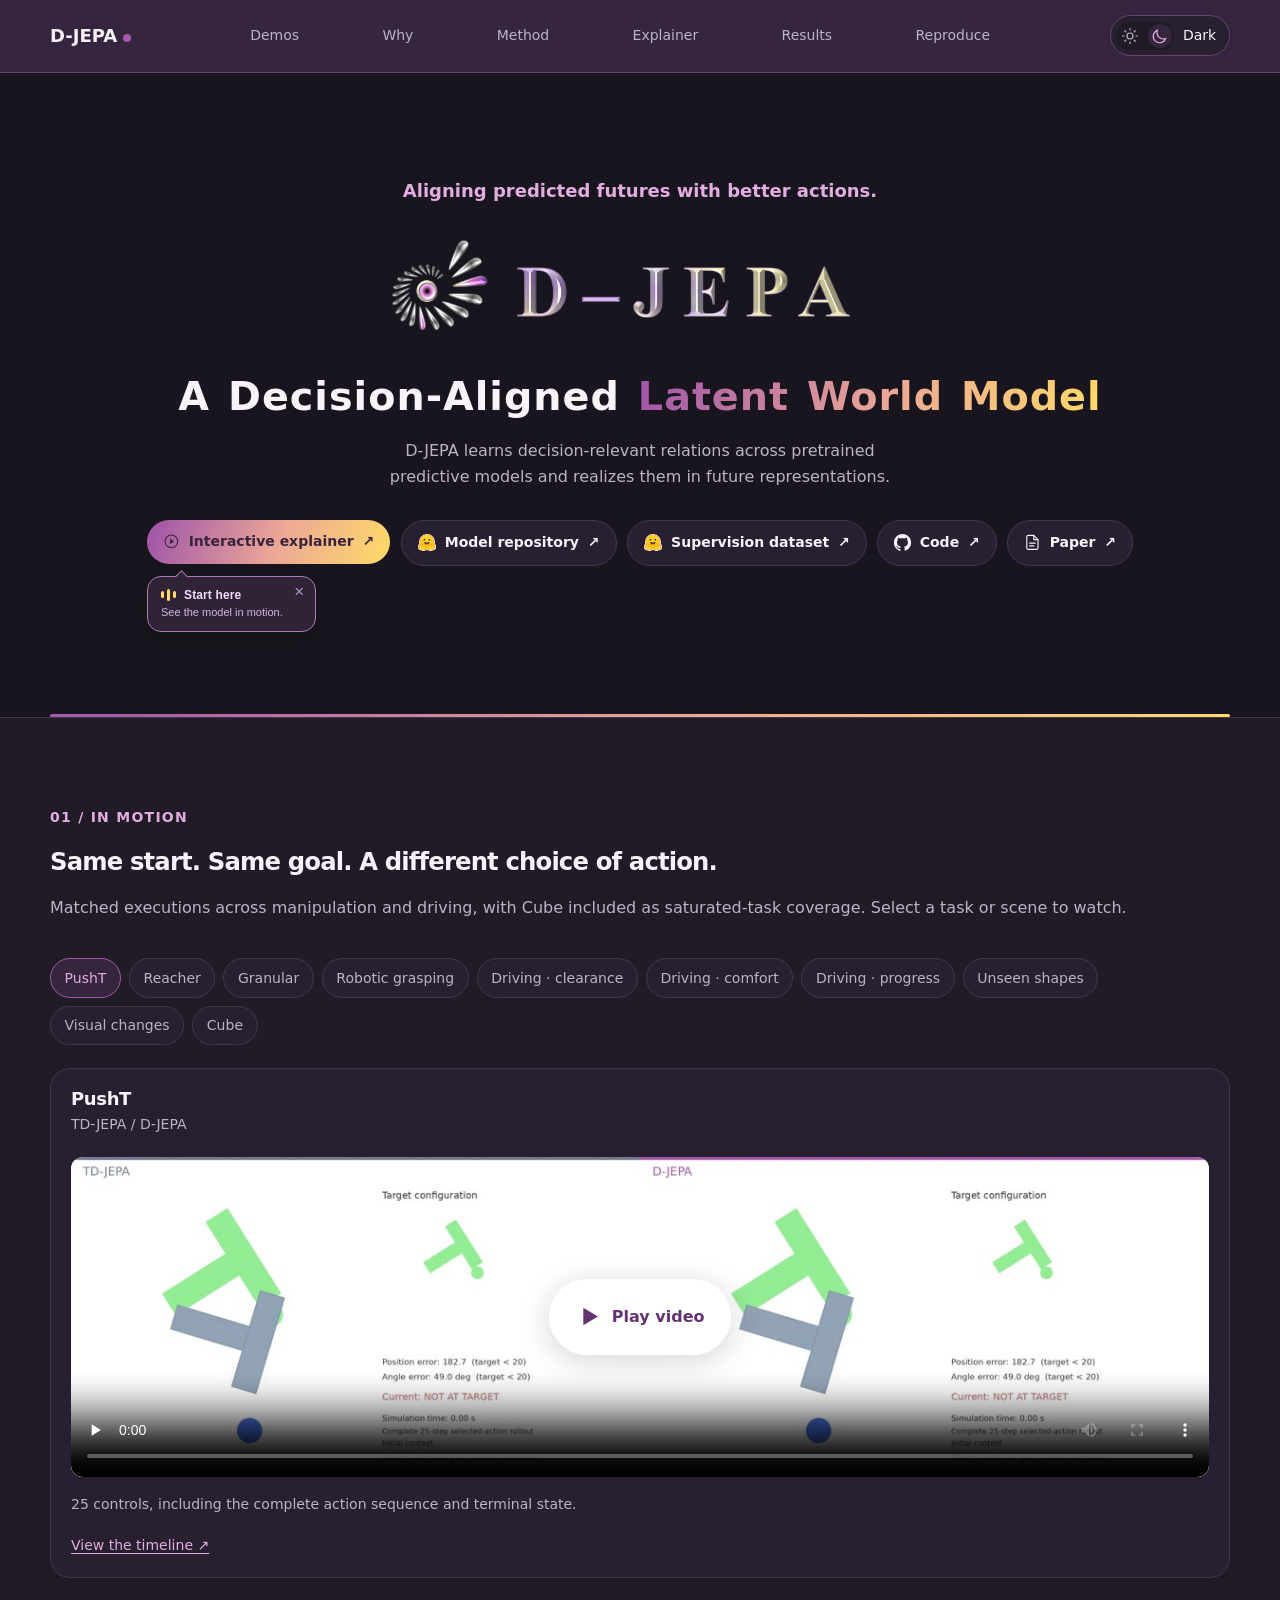
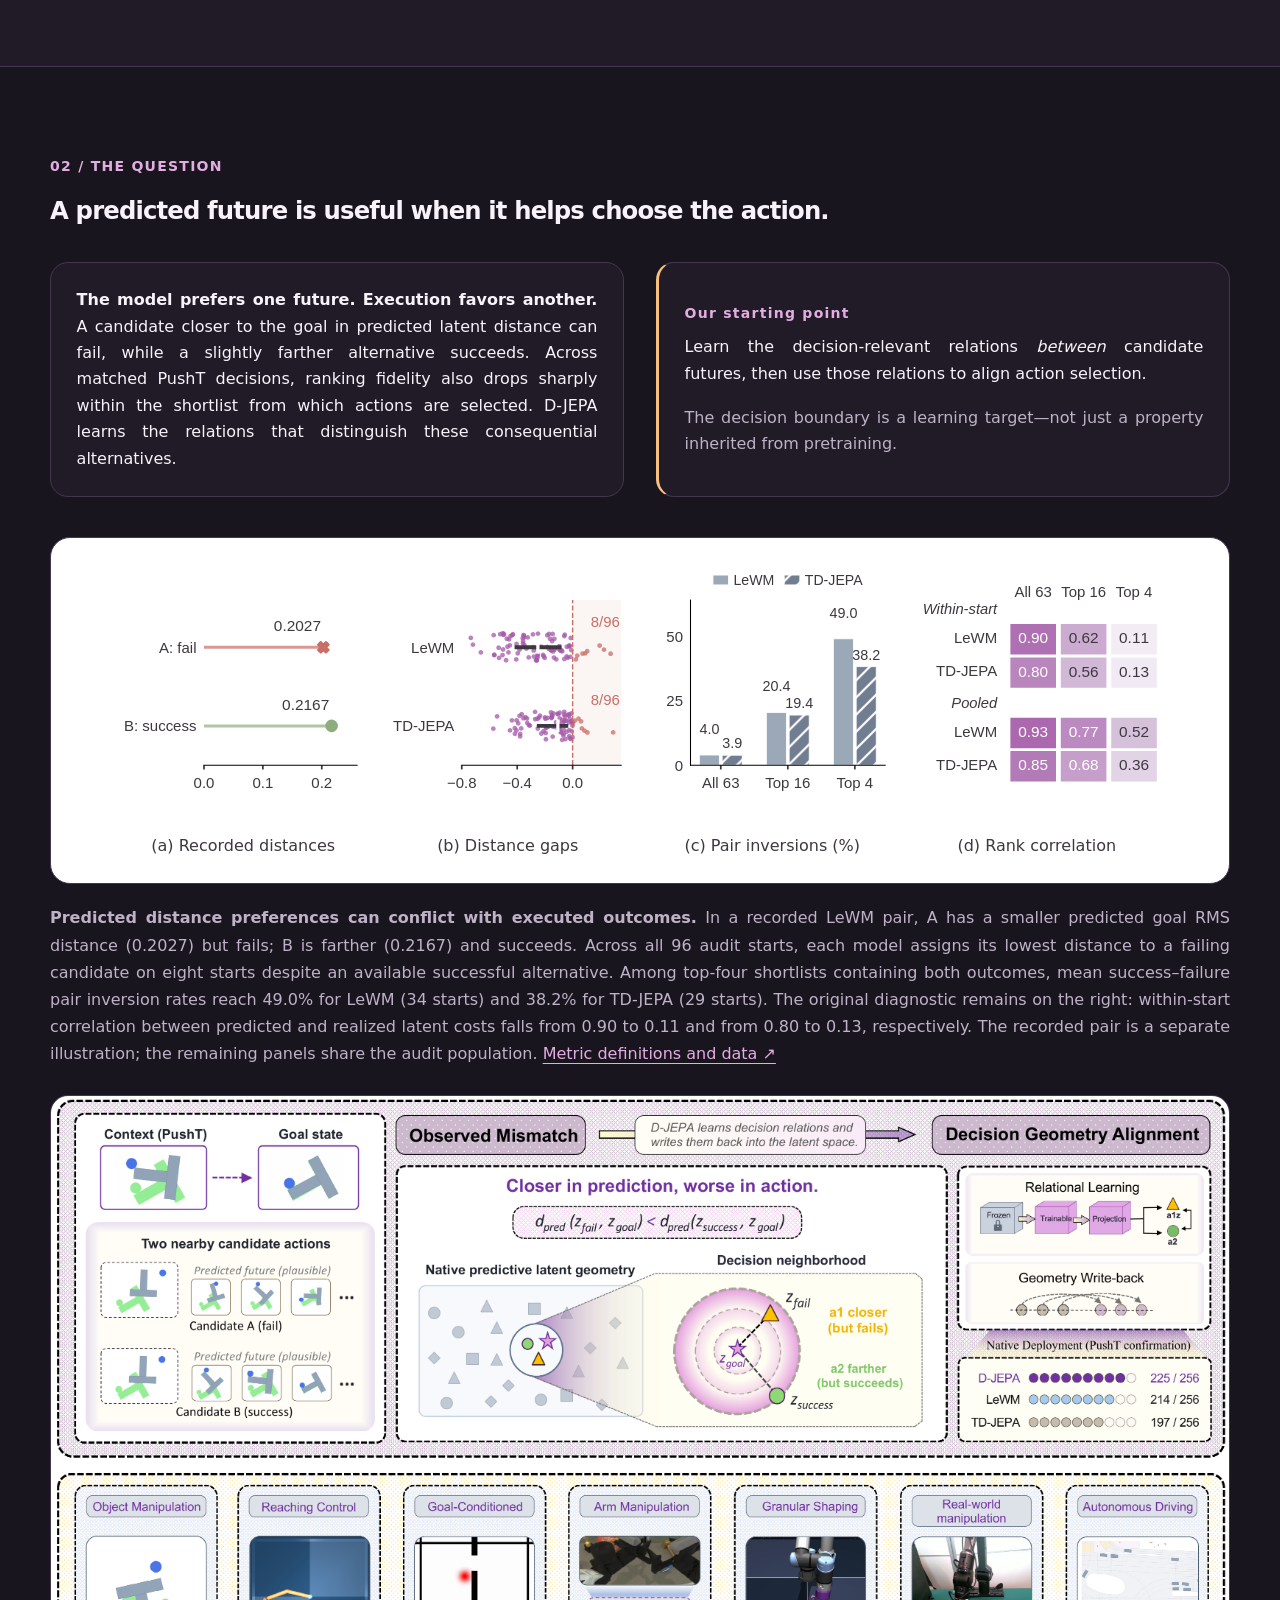
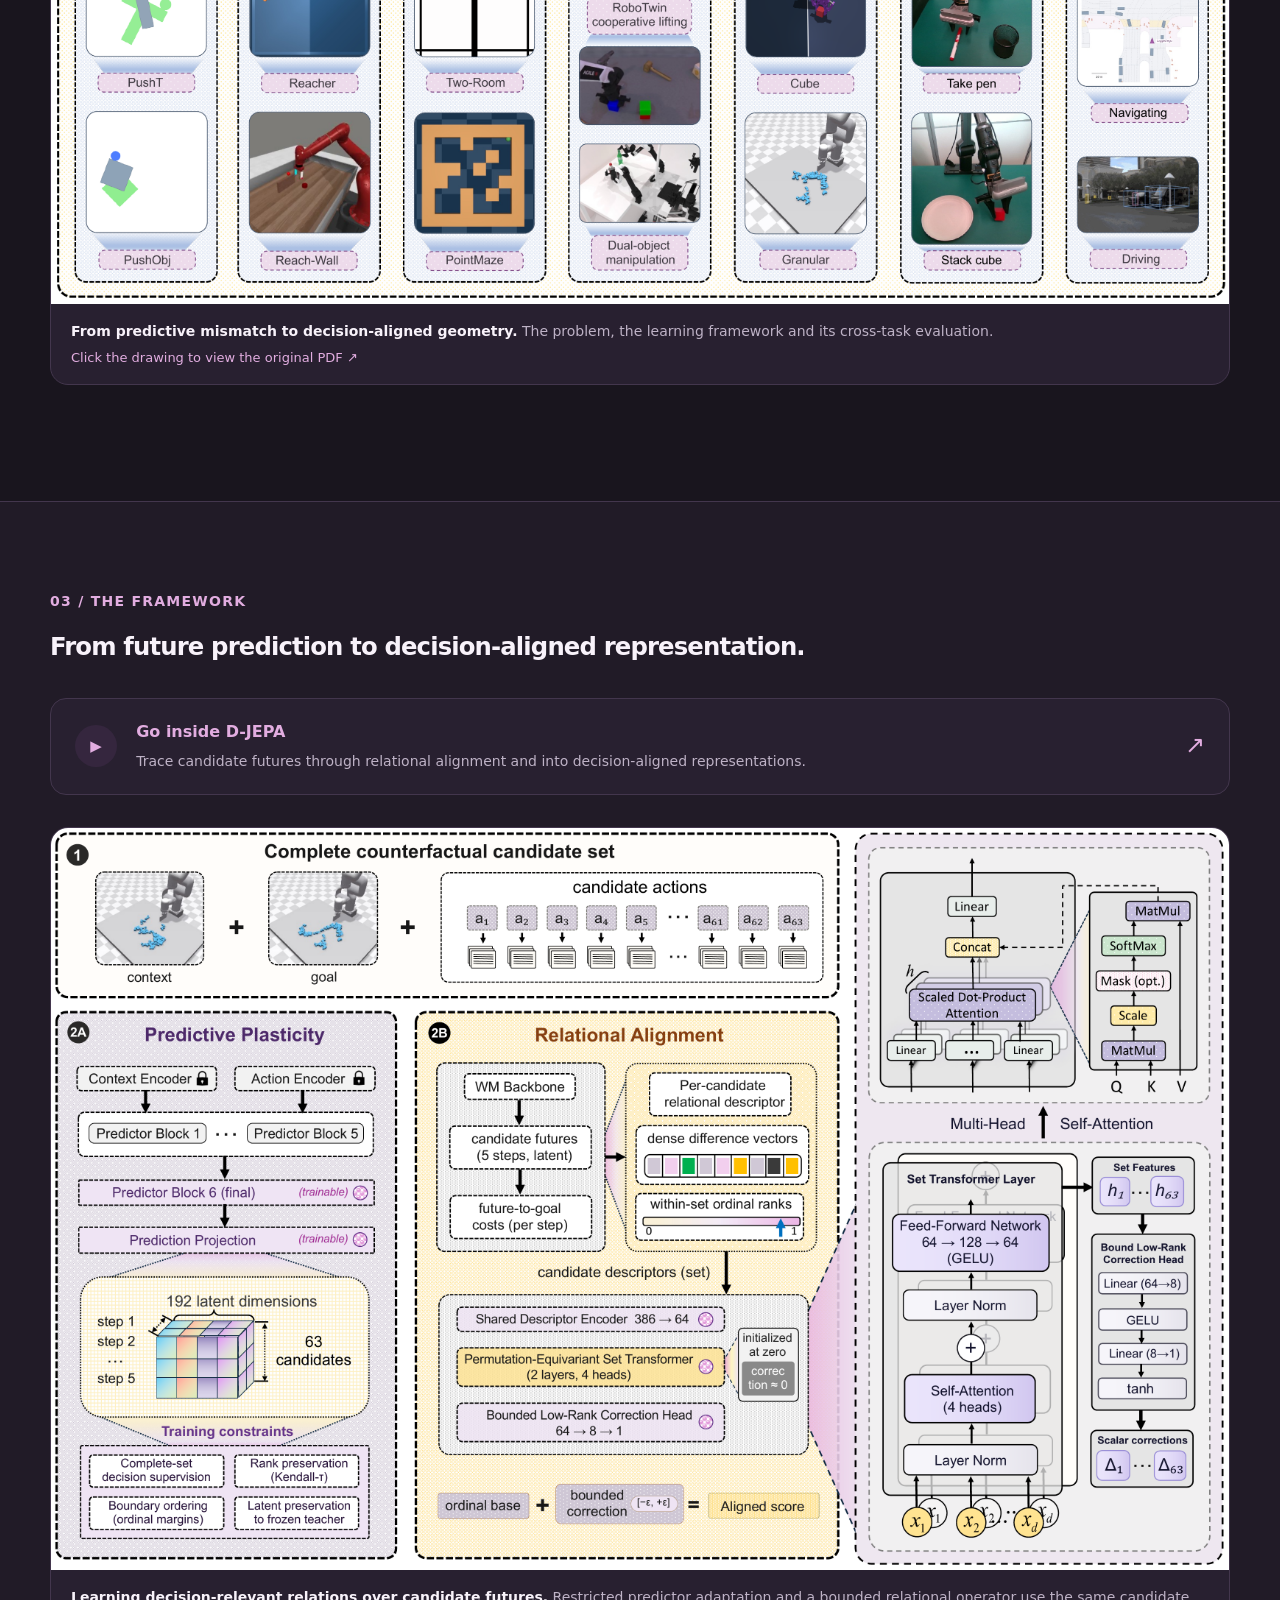
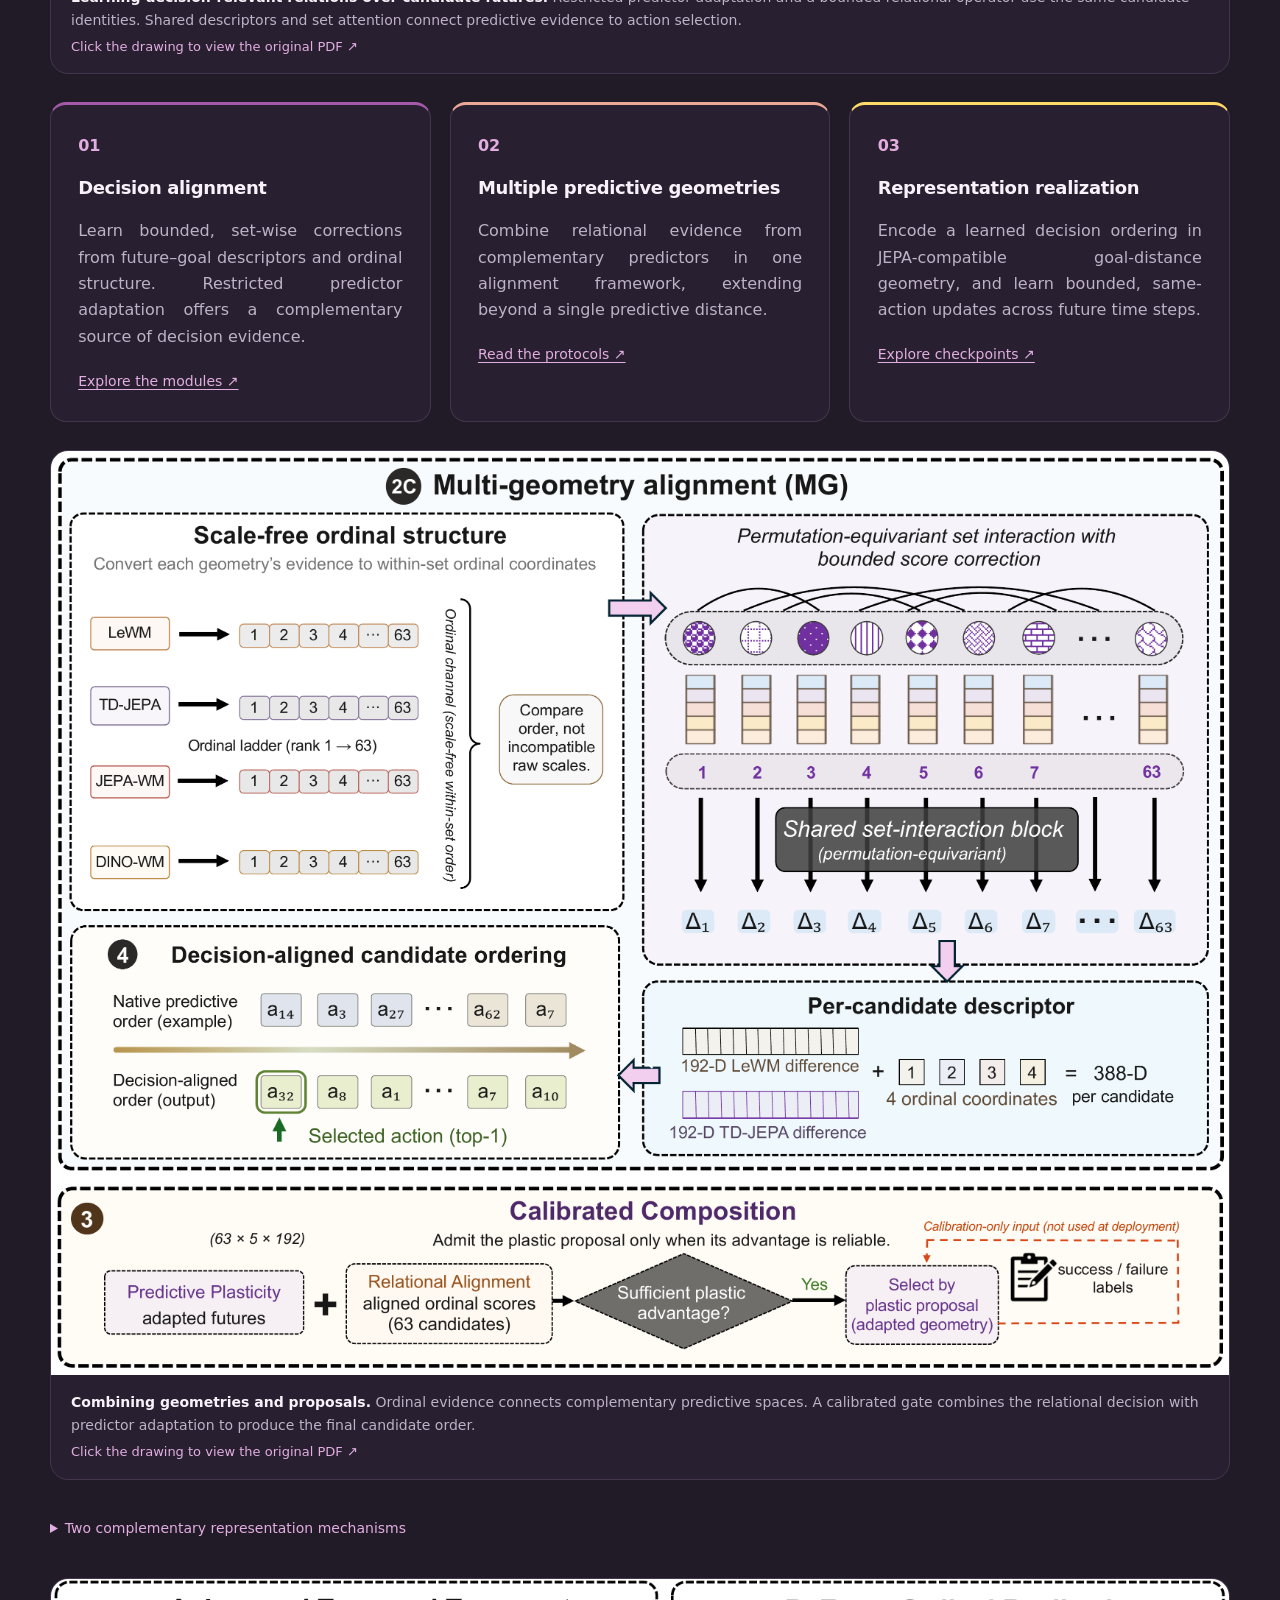
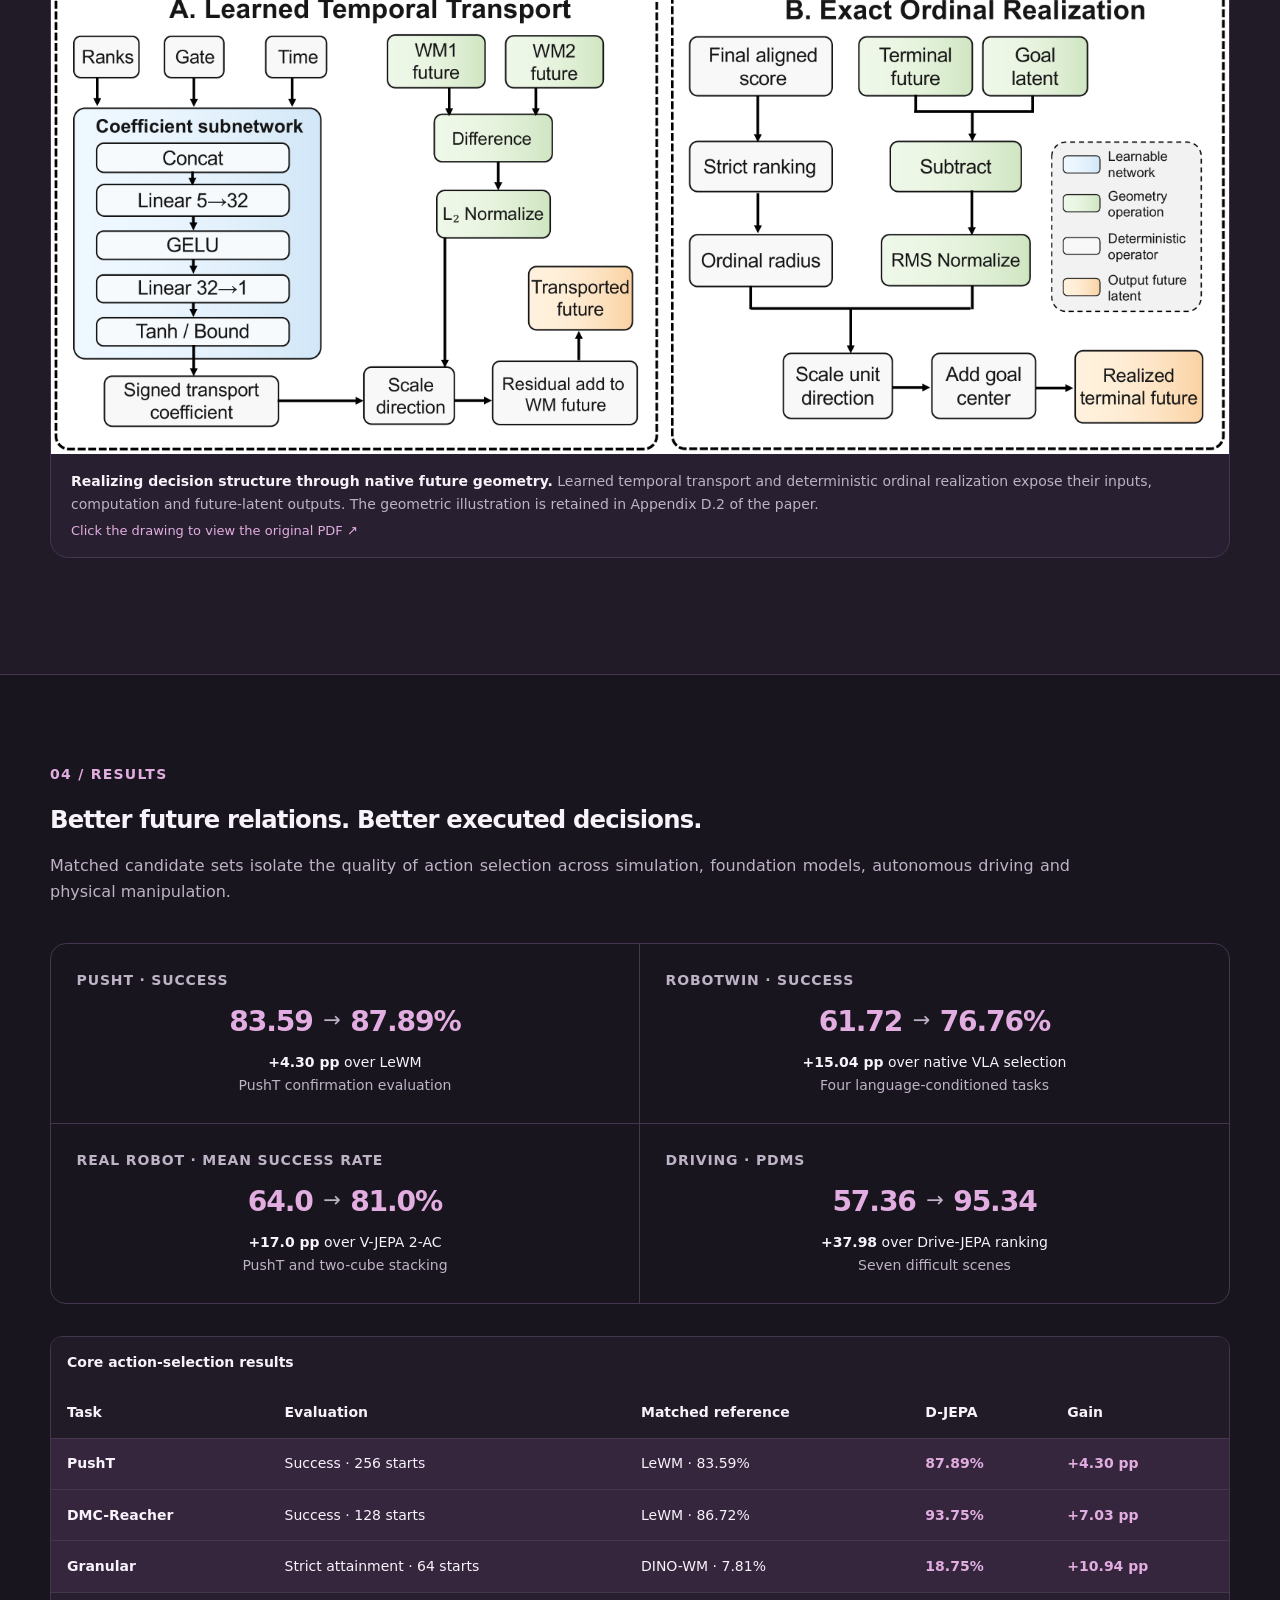
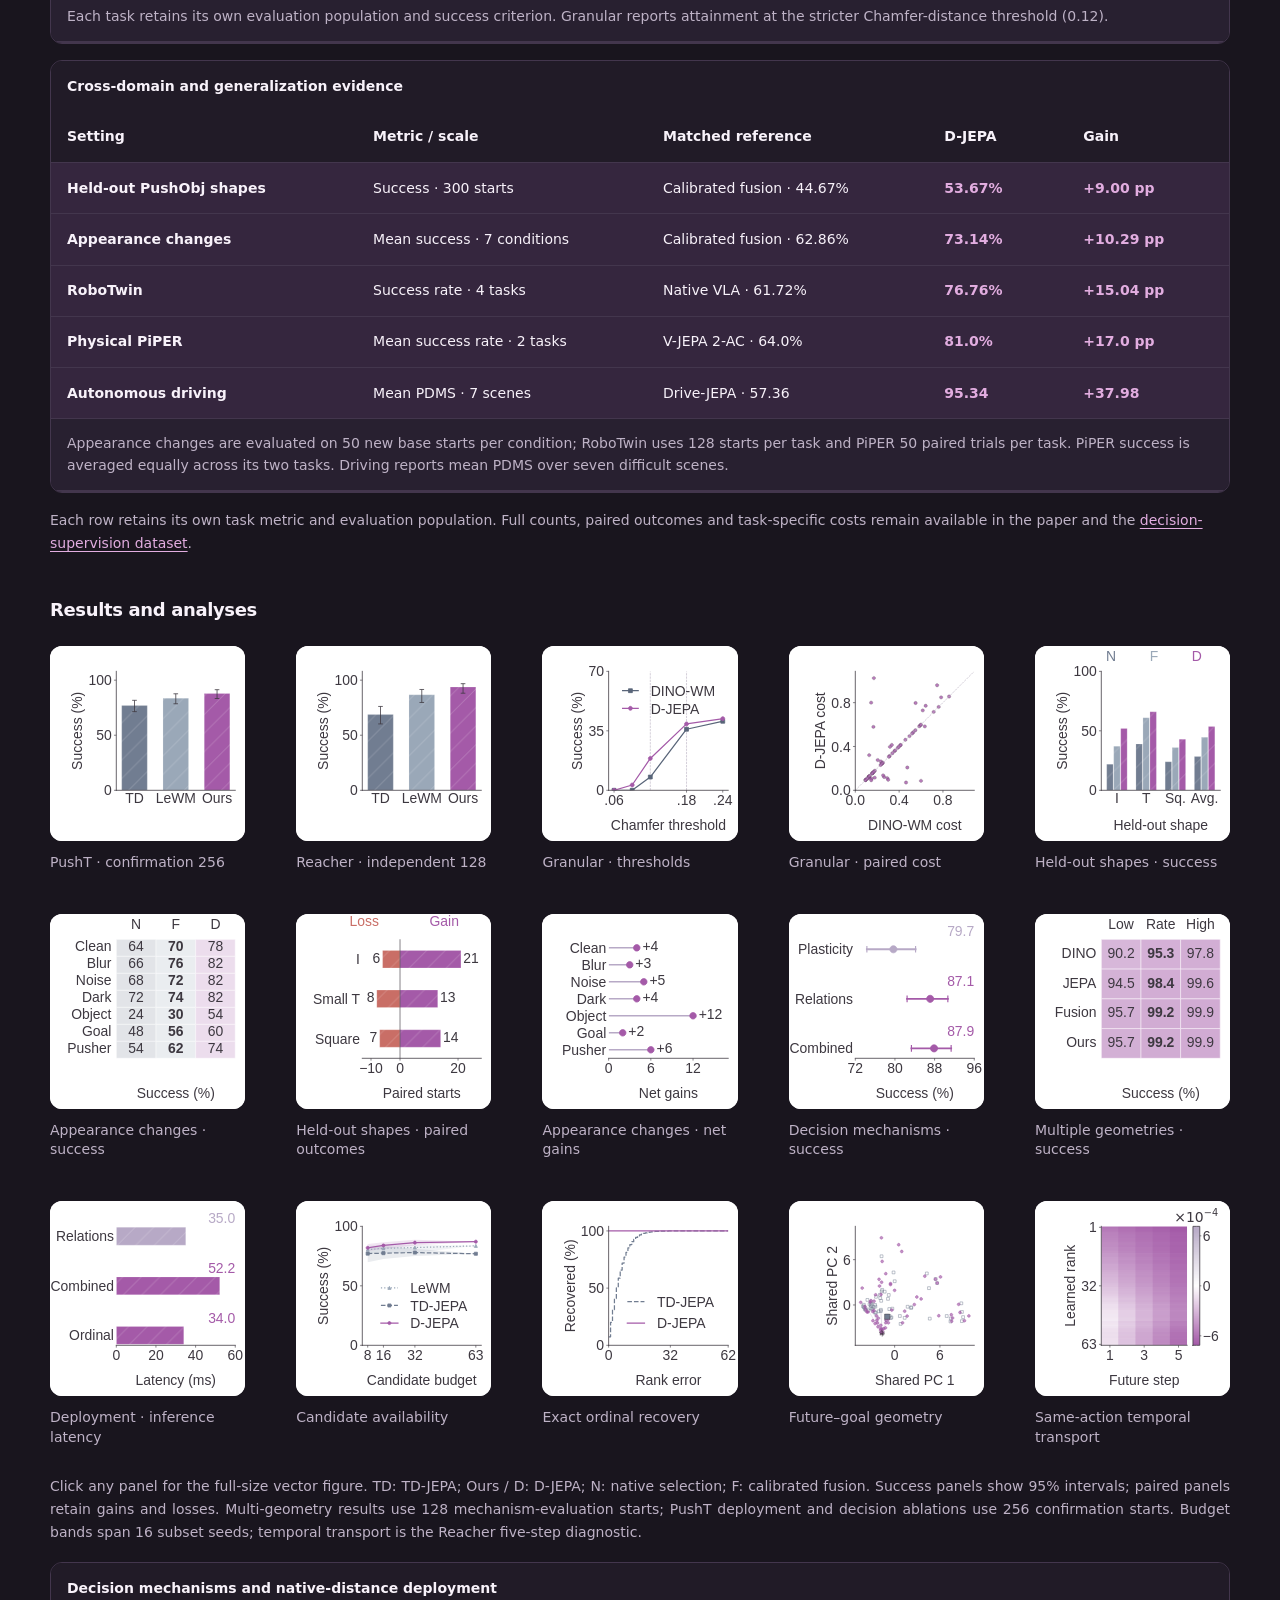
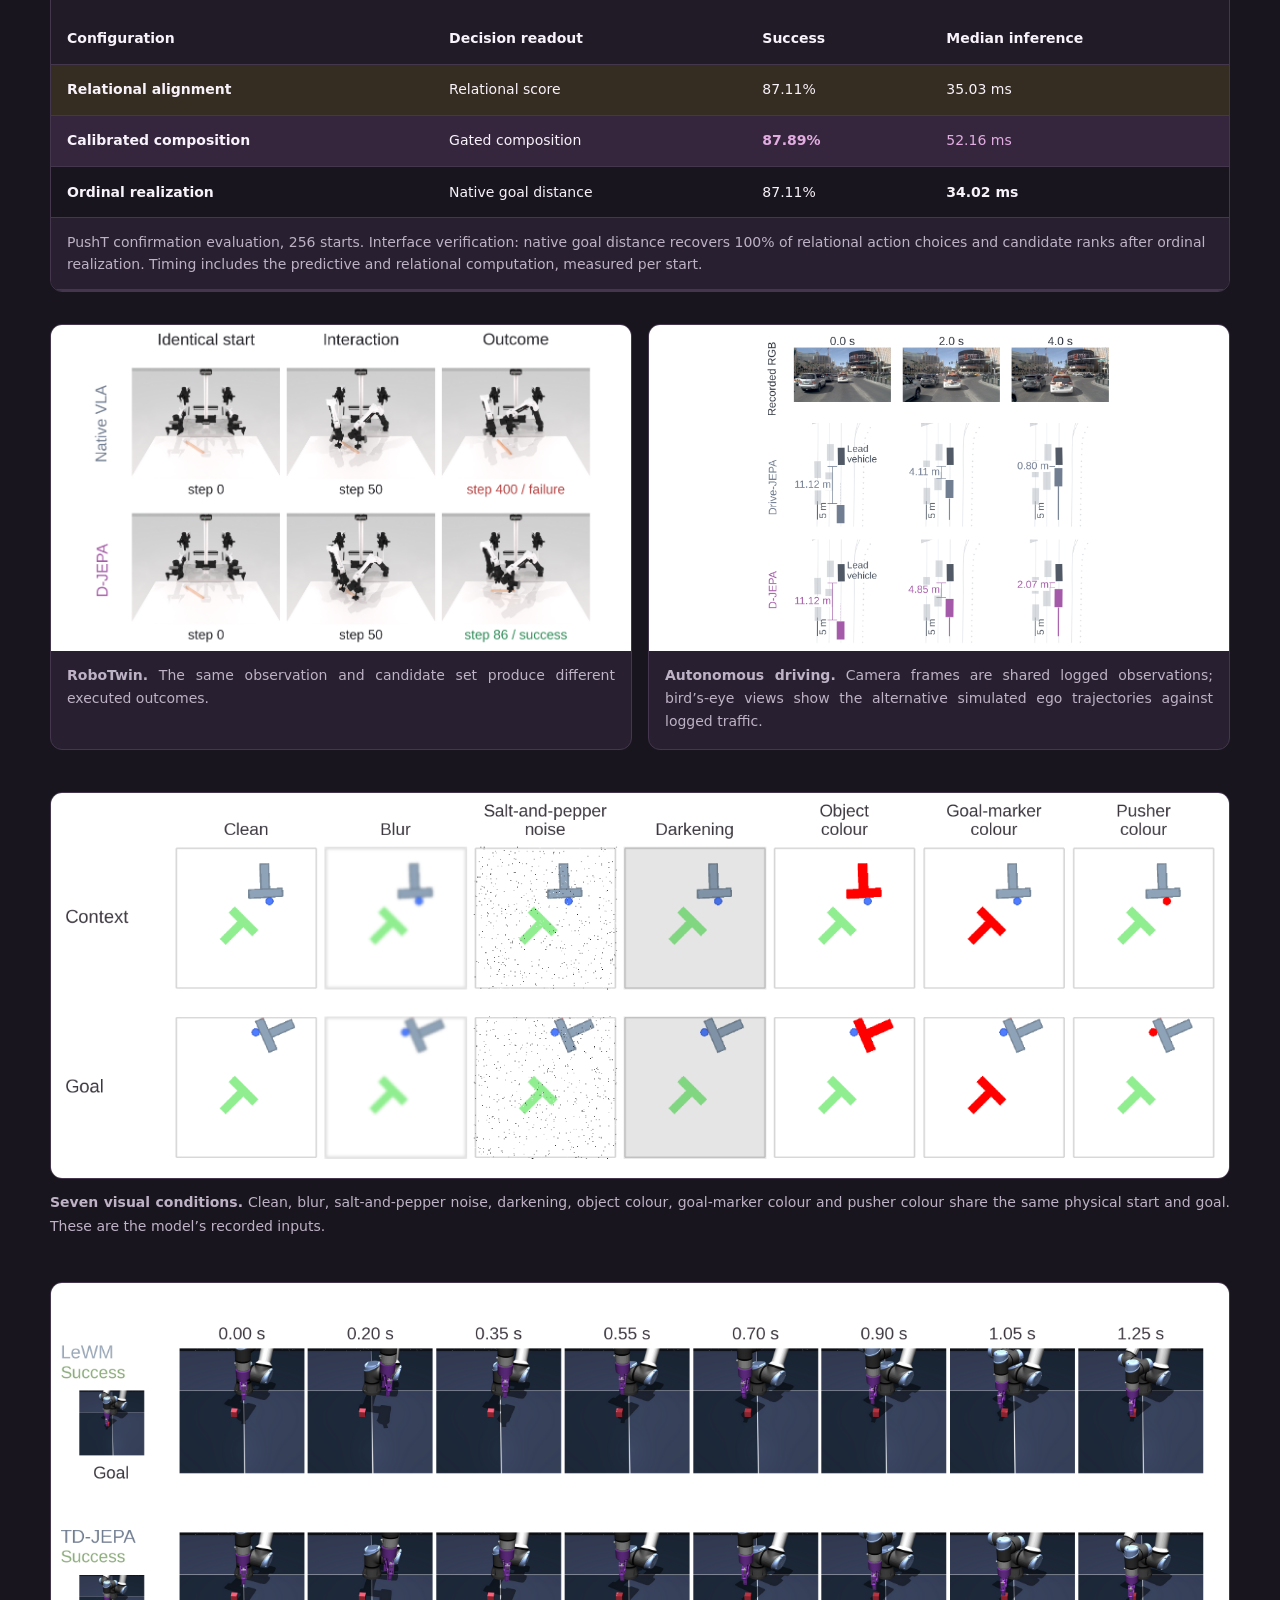
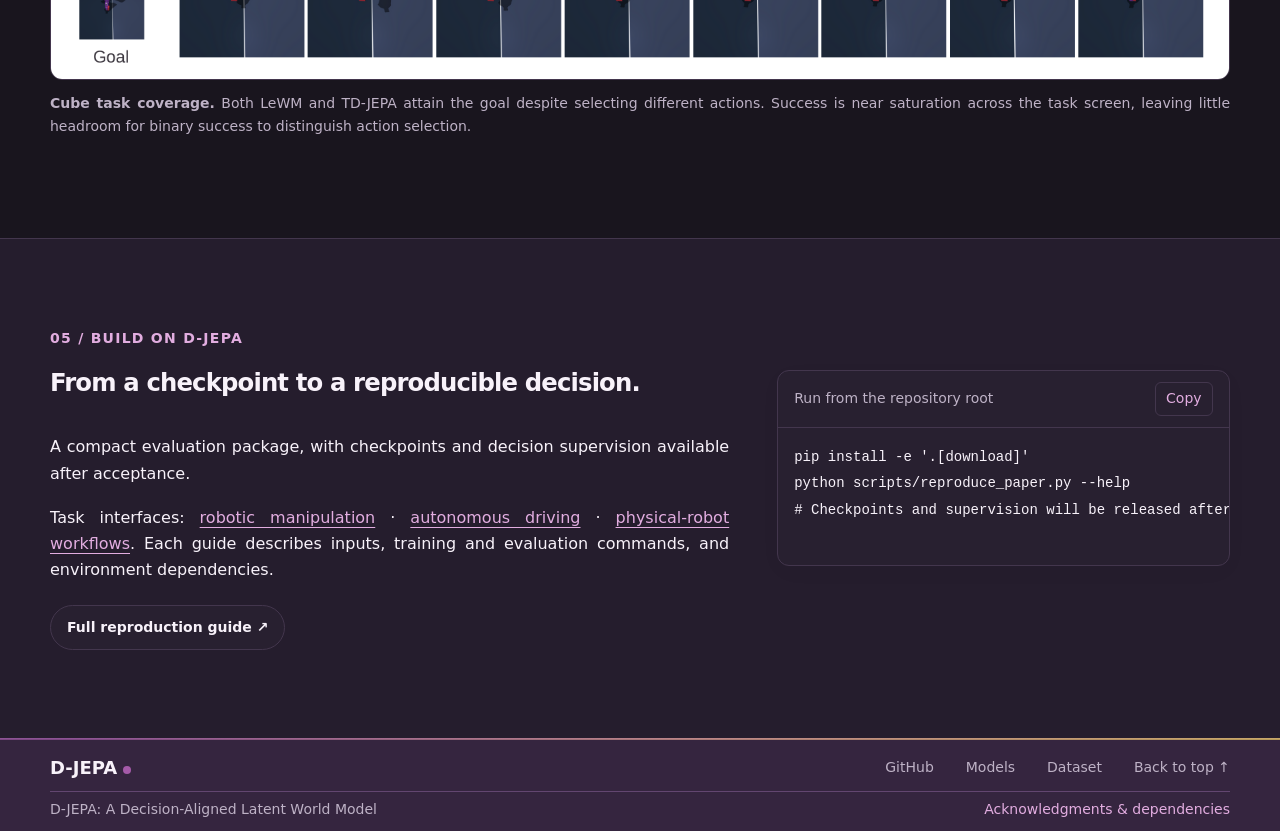
==== commit 00bb9f7a: "fix(site): keep metric dialogs reader focused" ====
--- a/docs/index.html
+++ b/docs/index.html
@@ -145,7 +145,7 @@
         <div class="problem-copy"><p><strong>The model prefers one future. Execution favors another.</strong> A candidate closer to the goal in predicted latent distance can fail, while a slightly farther alternative succeeds. Across matched PushT decisions, ranking fidelity also drops sharply within the shortlist from which actions are selected. D-JEPA learns the relations that distinguish these consequential alternatives.</p></div>
         <div class="insight"><span class="eyebrow">Our starting point</span><p>Learn the decision-relevant relations <em>between</em> candidate futures, then use those relations to align action selection.</p><p class="small">The decision boundary is a learning target—not just a property inherited from pretraining.</p></div>
       </div>
-      <figure class="diagnostic-evidence diagnostic-evidence--wide"><div class="diagnostic-plot-frame"><div class="diagnostic-panel-grid"><figure class="diagnostic-panel"><a href="static/images/decision_local_ranking_a.svg"><img src="static/images/decision_local_ranking_a.svg" width="720" height="743" loading="lazy" alt="Recorded LeWM distances for a failing and a successful candidate"></a><figcaption>(a) Recorded distances</figcaption></figure><figure class="diagnostic-panel"><a href="static/images/decision_local_ranking_b.svg"><img src="static/images/decision_local_ranking_b.svg" width="720" height="743" loading="lazy" alt="Normalized success–failure distance gaps across 96 starts"></a><figcaption>(b) Distance gaps</figcaption></figure><figure class="diagnostic-panel"><a href="static/images/decision_local_ranking_c.svg"><img src="static/images/decision_local_ranking_c.svg" width="720" height="743" loading="lazy" alt="Success–failure pair inversion rates by shortlist size"></a><figcaption>(c) Pair inversions (%)</figcaption></figure><figure class="diagnostic-panel"><a href="static/images/decision_local_ranking_d.svg"><img src="static/images/decision_local_ranking_d.svg" width="720" height="743" loading="lazy" alt="Predicted–realized latent-cost rank correlations"></a><figcaption>(d) Rank correlation</figcaption></figure></div></div><figcaption><b>Predicted distance preferences can conflict with executed outcomes.</b> In a recorded LeWM pair, A has a smaller predicted goal RMS distance (0.2027) but fails; B is farther (0.2167) and succeeds. Across all 96 audit starts, each model assigns its lowest distance to a failing candidate on eight starts despite an available successful alternative. Among top-four shortlists containing both outcomes, mean success–failure pair inversion rates reach 49.0% for LeWM (34 starts) and 38.2% for TD-JEPA (29 starts). The original diagnostic remains on the right: within-start correlation between predicted and realized latent costs falls from 0.90 to 0.11 and from 0.80 to 0.13, respectively. The recorded pair is a separate illustration; the remaining panels share the audit population. <a href="static/data/decision_local_ranking.json">Metric definitions and source identities ↗</a></figcaption></figure>
+      <figure class="diagnostic-evidence diagnostic-evidence--wide"><div class="diagnostic-plot-frame"><div class="diagnostic-panel-grid"><figure class="diagnostic-panel"><a href="static/images/decision_local_ranking_a.svg"><img src="static/images/decision_local_ranking_a.svg" width="720" height="743" loading="lazy" alt="Recorded LeWM distances for a failing and a successful candidate"></a><figcaption>(a) Recorded distances</figcaption></figure><figure class="diagnostic-panel"><a href="static/images/decision_local_ranking_b.svg"><img src="static/images/decision_local_ranking_b.svg" width="720" height="743" loading="lazy" alt="Normalized success–failure distance gaps across 96 starts"></a><figcaption>(b) Distance gaps</figcaption></figure><figure class="diagnostic-panel"><a href="static/images/decision_local_ranking_c.svg"><img src="static/images/decision_local_ranking_c.svg" width="720" height="743" loading="lazy" alt="Success–failure pair inversion rates by shortlist size"></a><figcaption>(c) Pair inversions (%)</figcaption></figure><figure class="diagnostic-panel"><a href="static/images/decision_local_ranking_d.svg"><img src="static/images/decision_local_ranking_d.svg" width="720" height="743" loading="lazy" alt="Predicted–realized latent-cost rank correlations"></a><figcaption>(d) Rank correlation</figcaption></figure></div></div><figcaption><b>Predicted distance preferences can conflict with executed outcomes.</b> In a recorded LeWM pair, A has a smaller predicted goal RMS distance (0.2027) but fails; B is farther (0.2167) and succeeds. Across all 96 audit starts, each model assigns its lowest distance to a failing candidate on eight starts despite an available successful alternative. Among top-four shortlists containing both outcomes, mean success–failure pair inversion rates reach 49.0% for LeWM (34 starts) and 38.2% for TD-JEPA (29 starts). The original diagnostic remains on the right: within-start correlation between predicted and realized latent costs falls from 0.90 to 0.11 and from 0.80 to 0.13, respectively. The recorded pair is a separate illustration; the remaining panels share the audit population. <a href="static/data/decision_local_ranking.json">Metric definitions and data ↗</a></figcaption></figure>
       <figure class="paper-artwork" data-figure="overview">
         <a href="static/images/paper-artwork/overview.pdf" target="_blank" rel="noopener" aria-label="Open the overview as an original PDF"><img src="static/images/paper-artwork/overview.webp" width="3200" height="2193" loading="lazy" alt="D-JEPA overview: predicted goal distance can favor a failing action; relational learning and geometry write-back align decisions across physical tasks."></a>
         <figcaption><strong>From predictive mismatch to decision-aligned geometry.</strong> The problem, the learning framework and its cross-task evaluation. <span>Click the drawing to view the original PDF ↗</span></figcaption>
